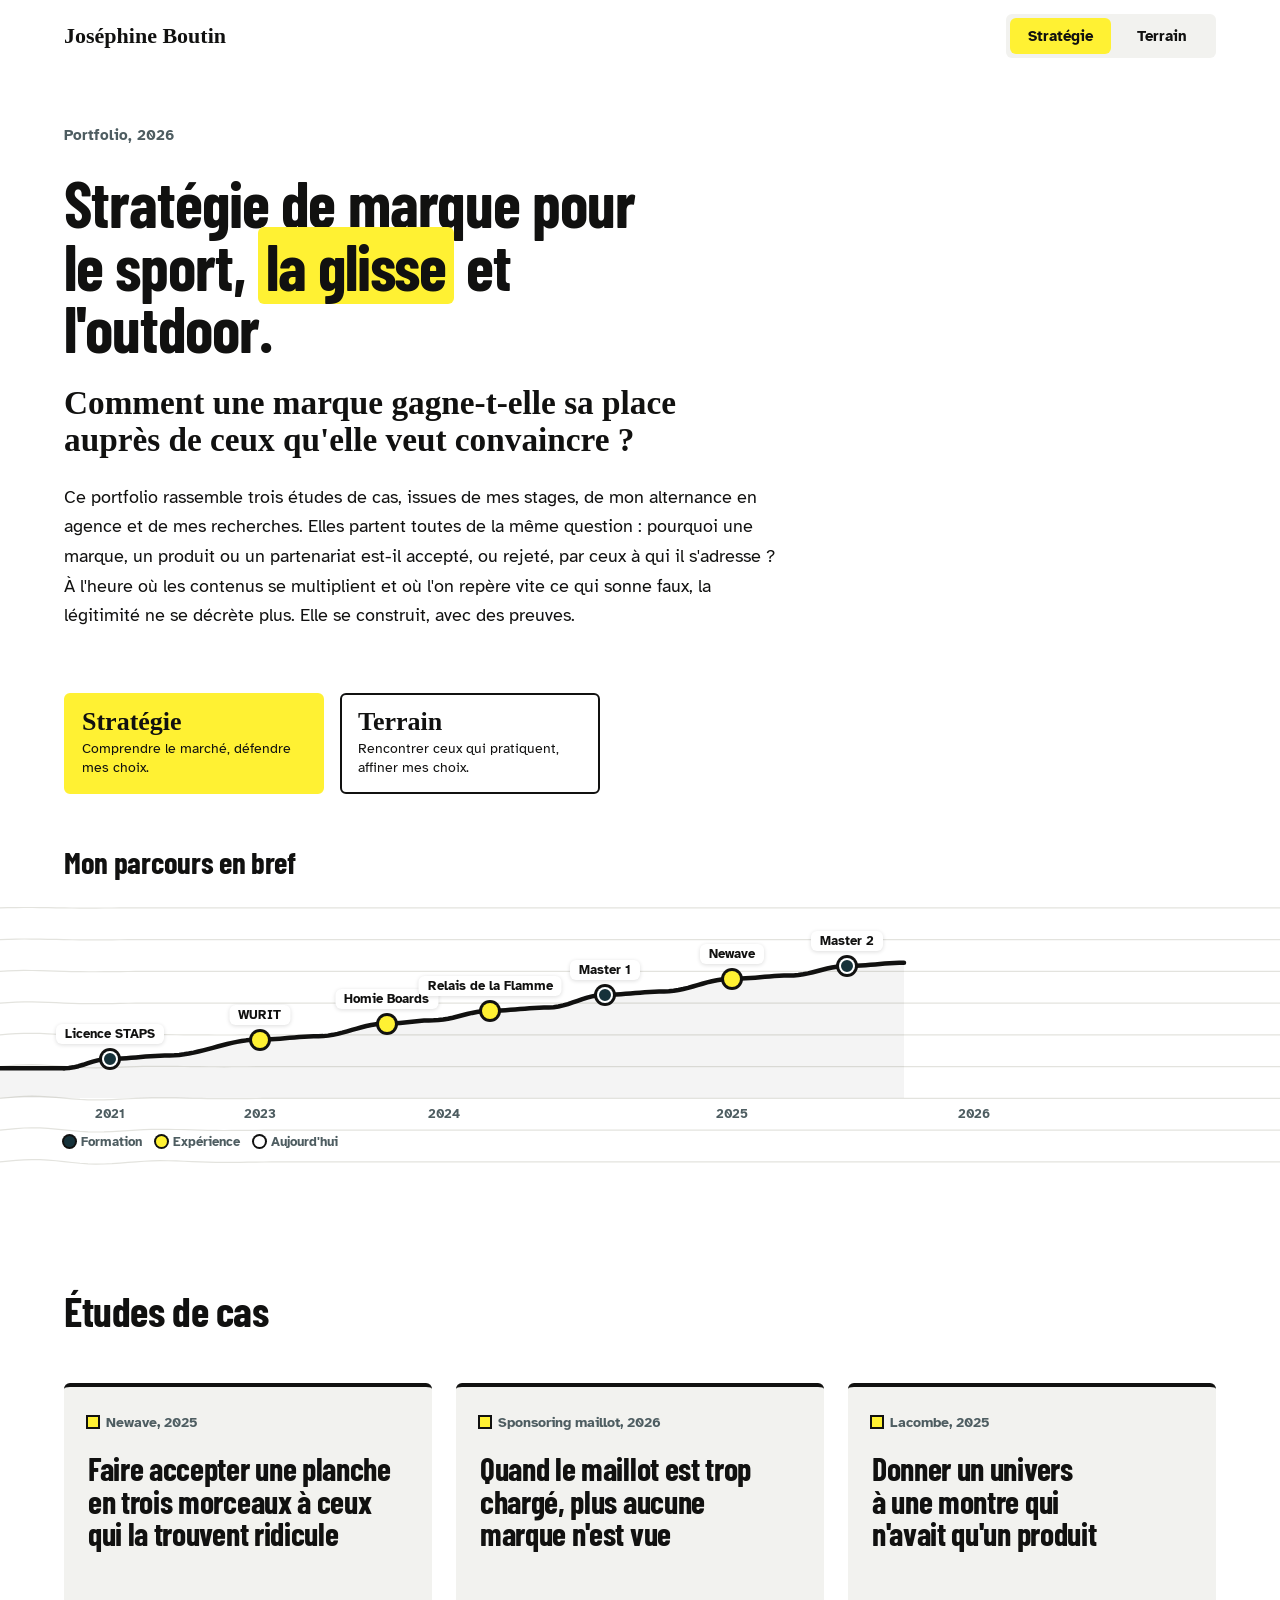
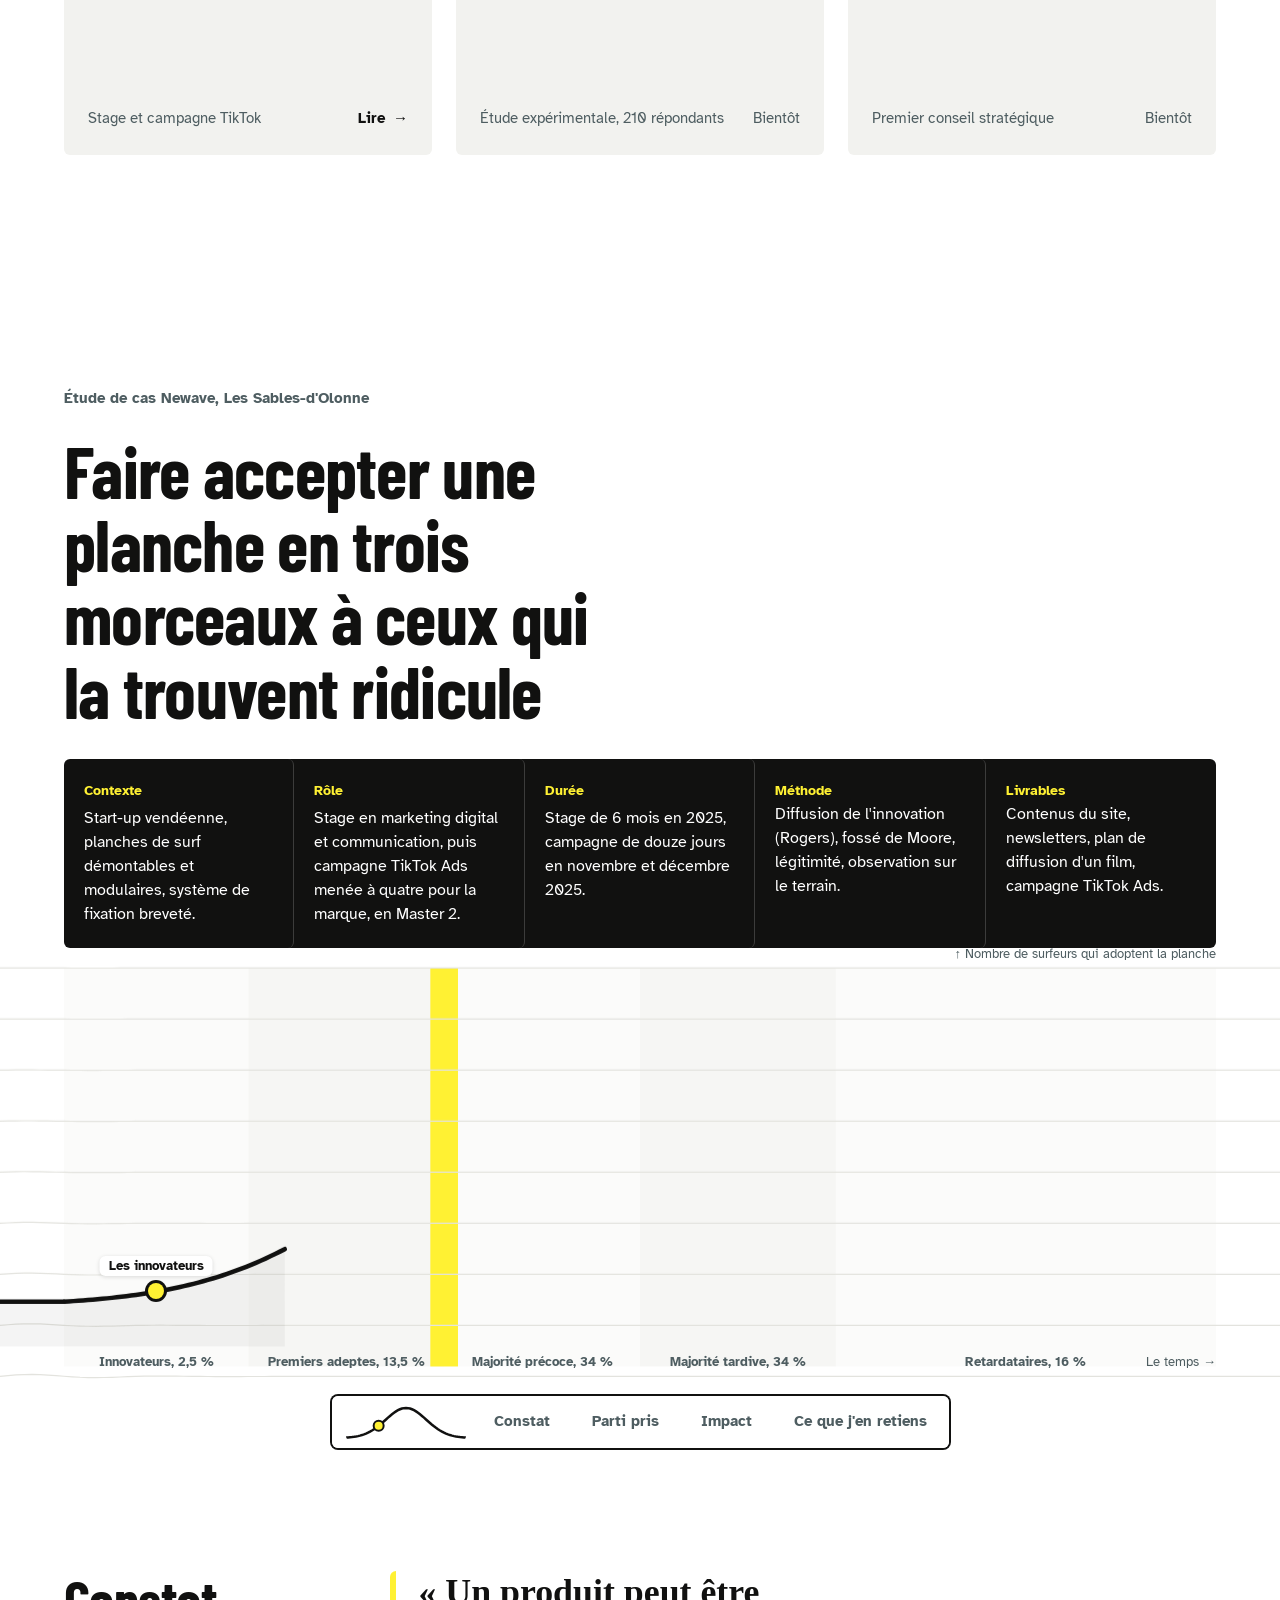
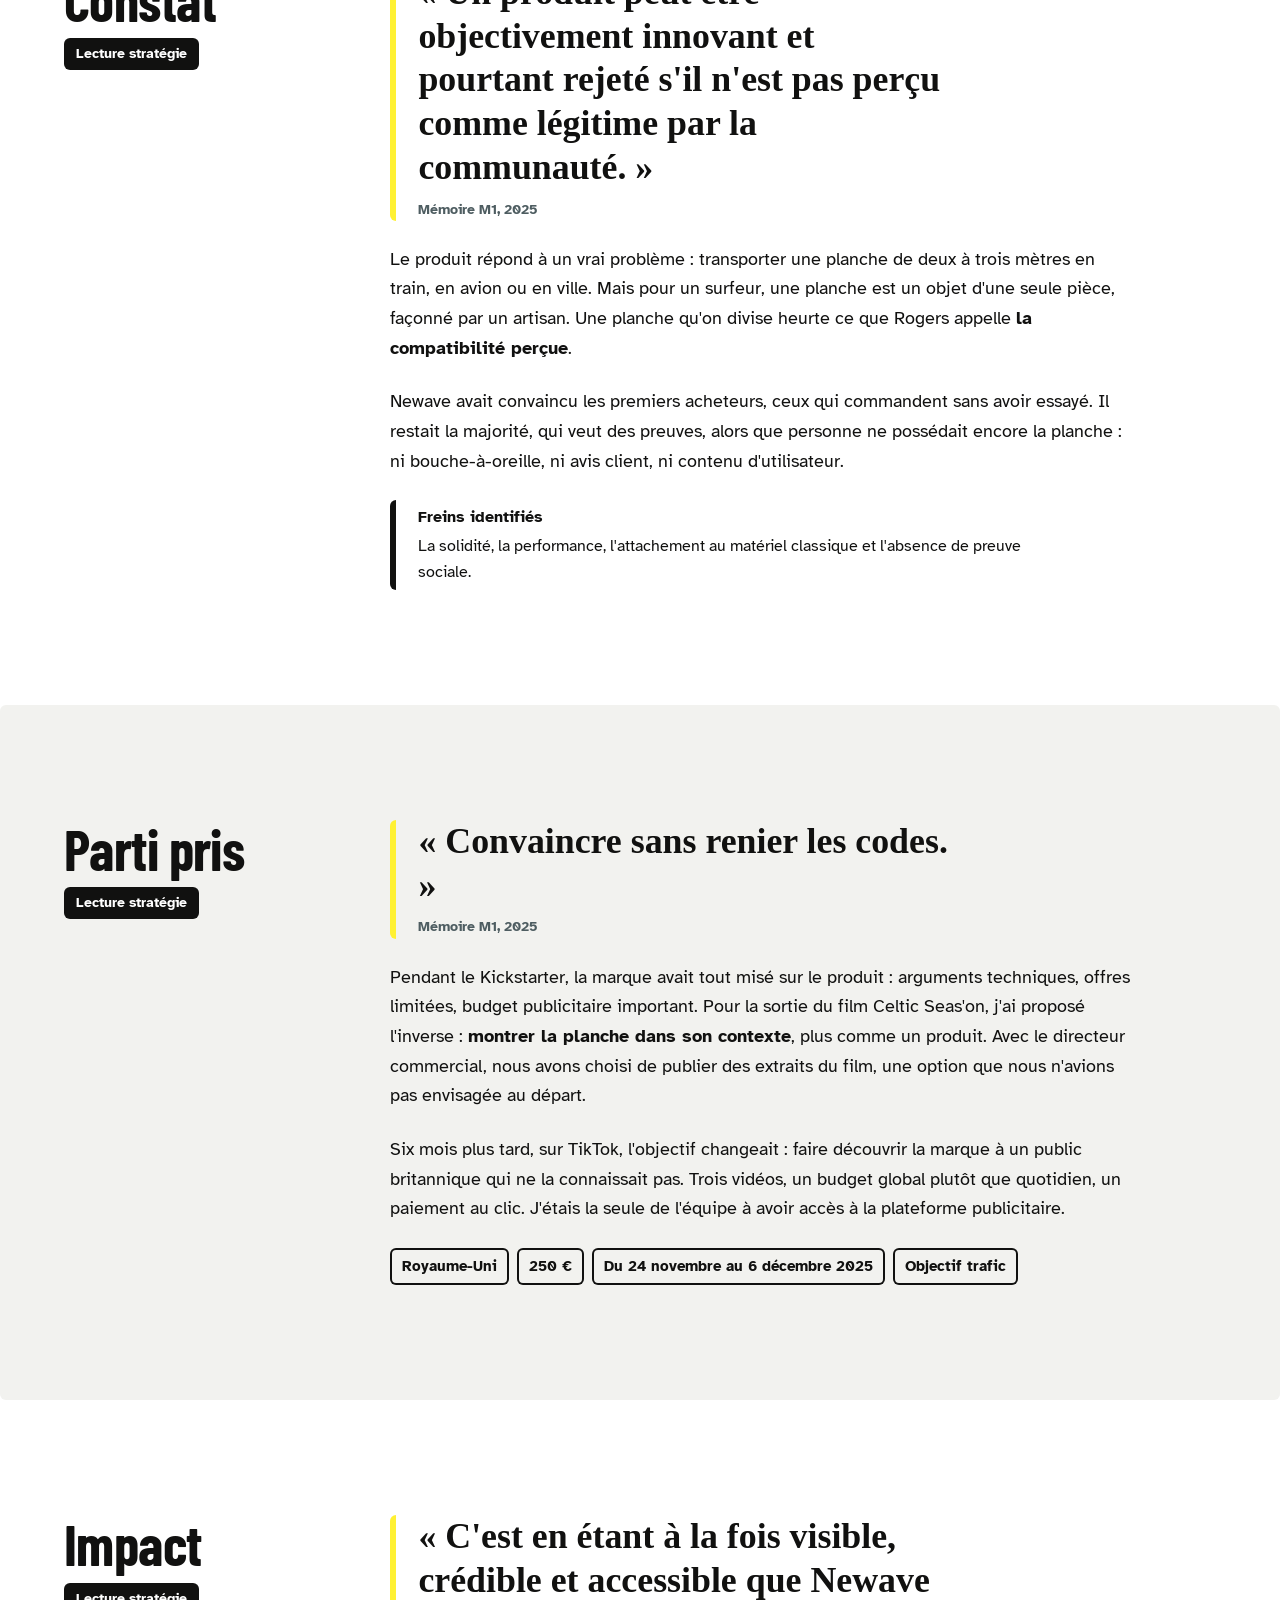
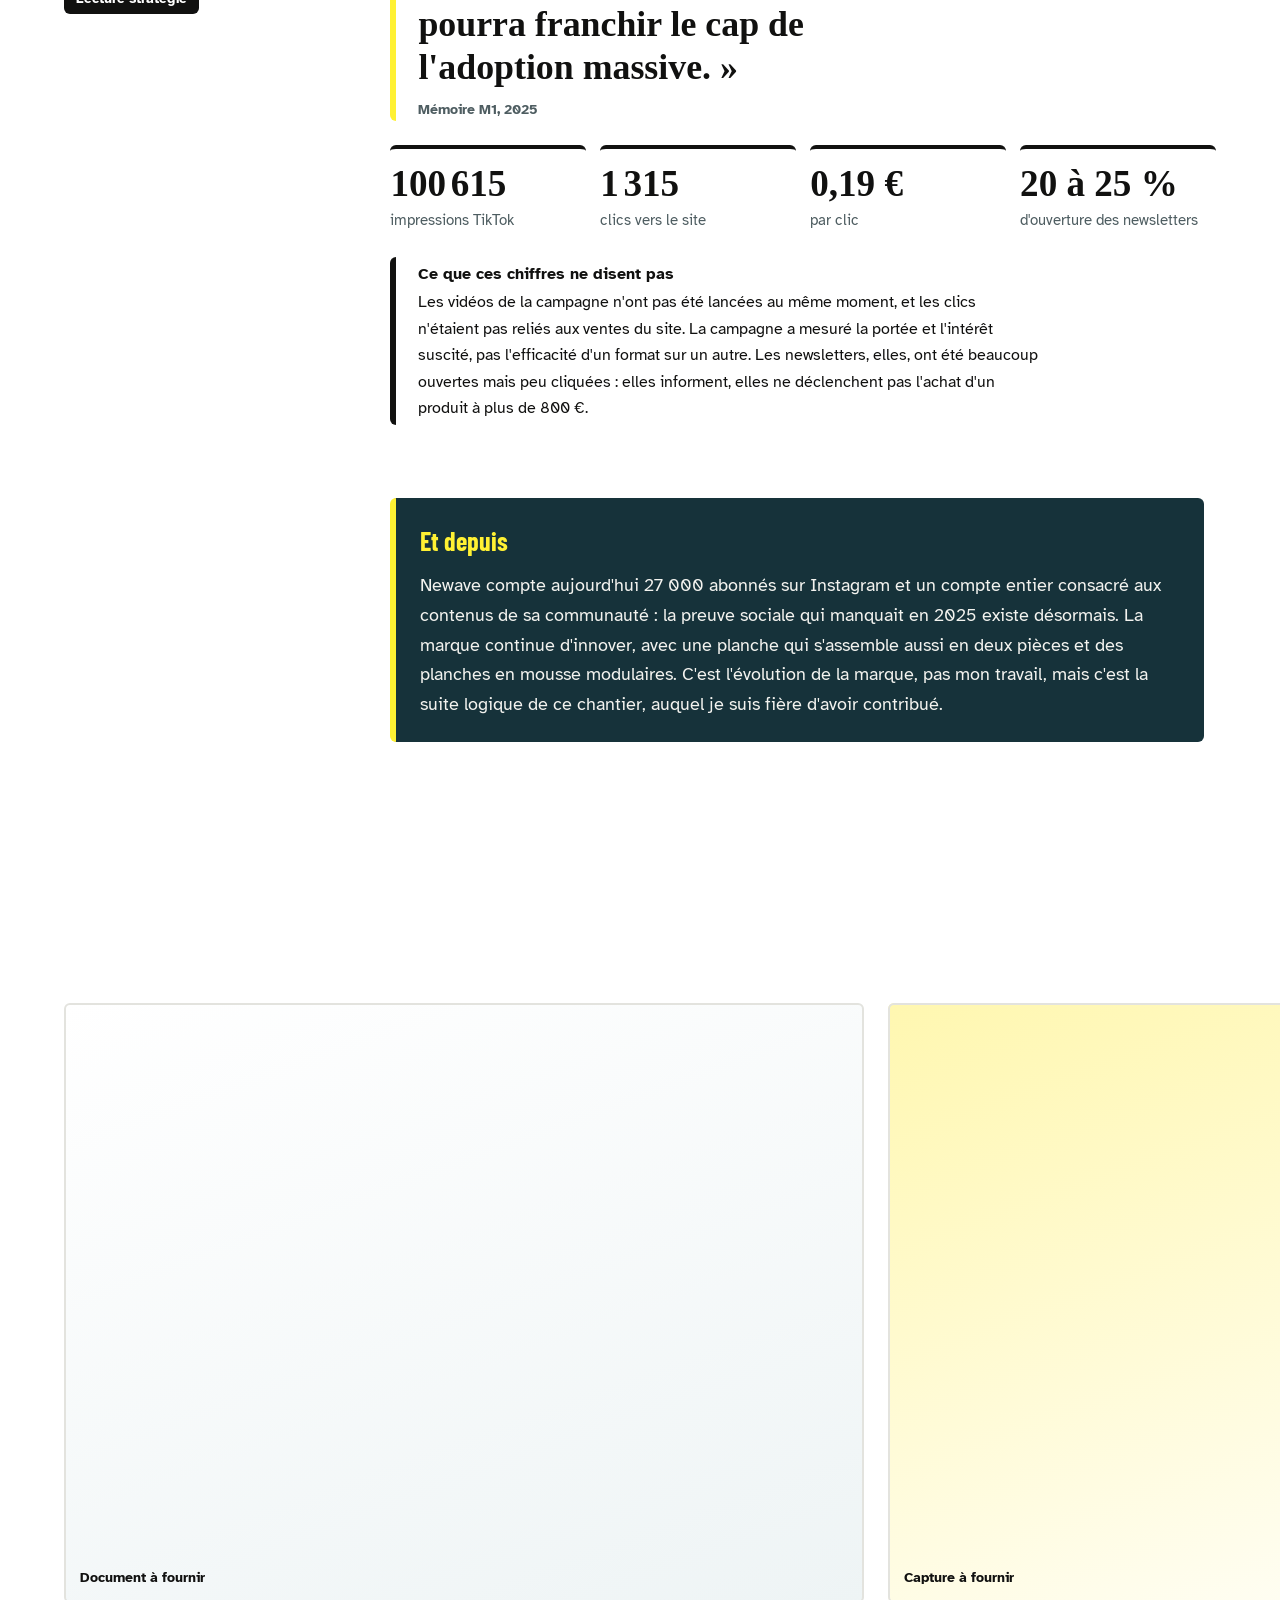
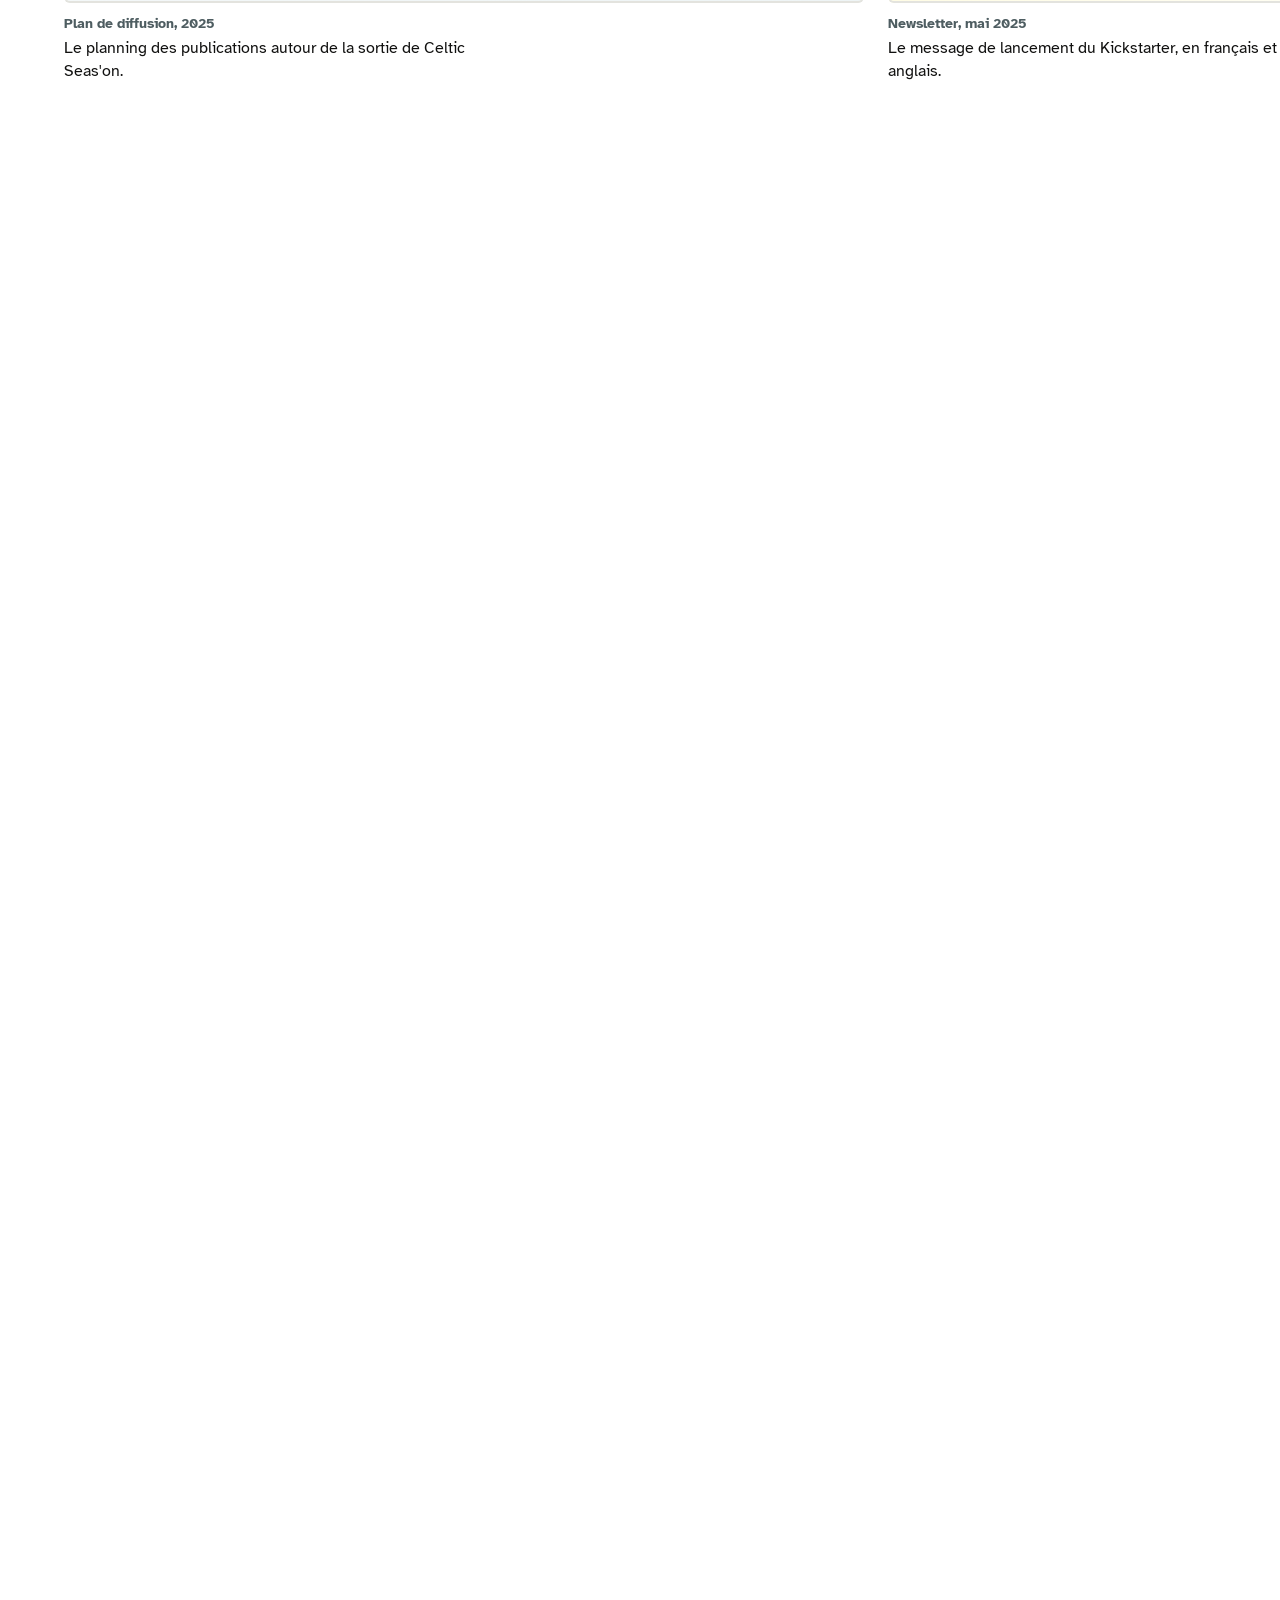
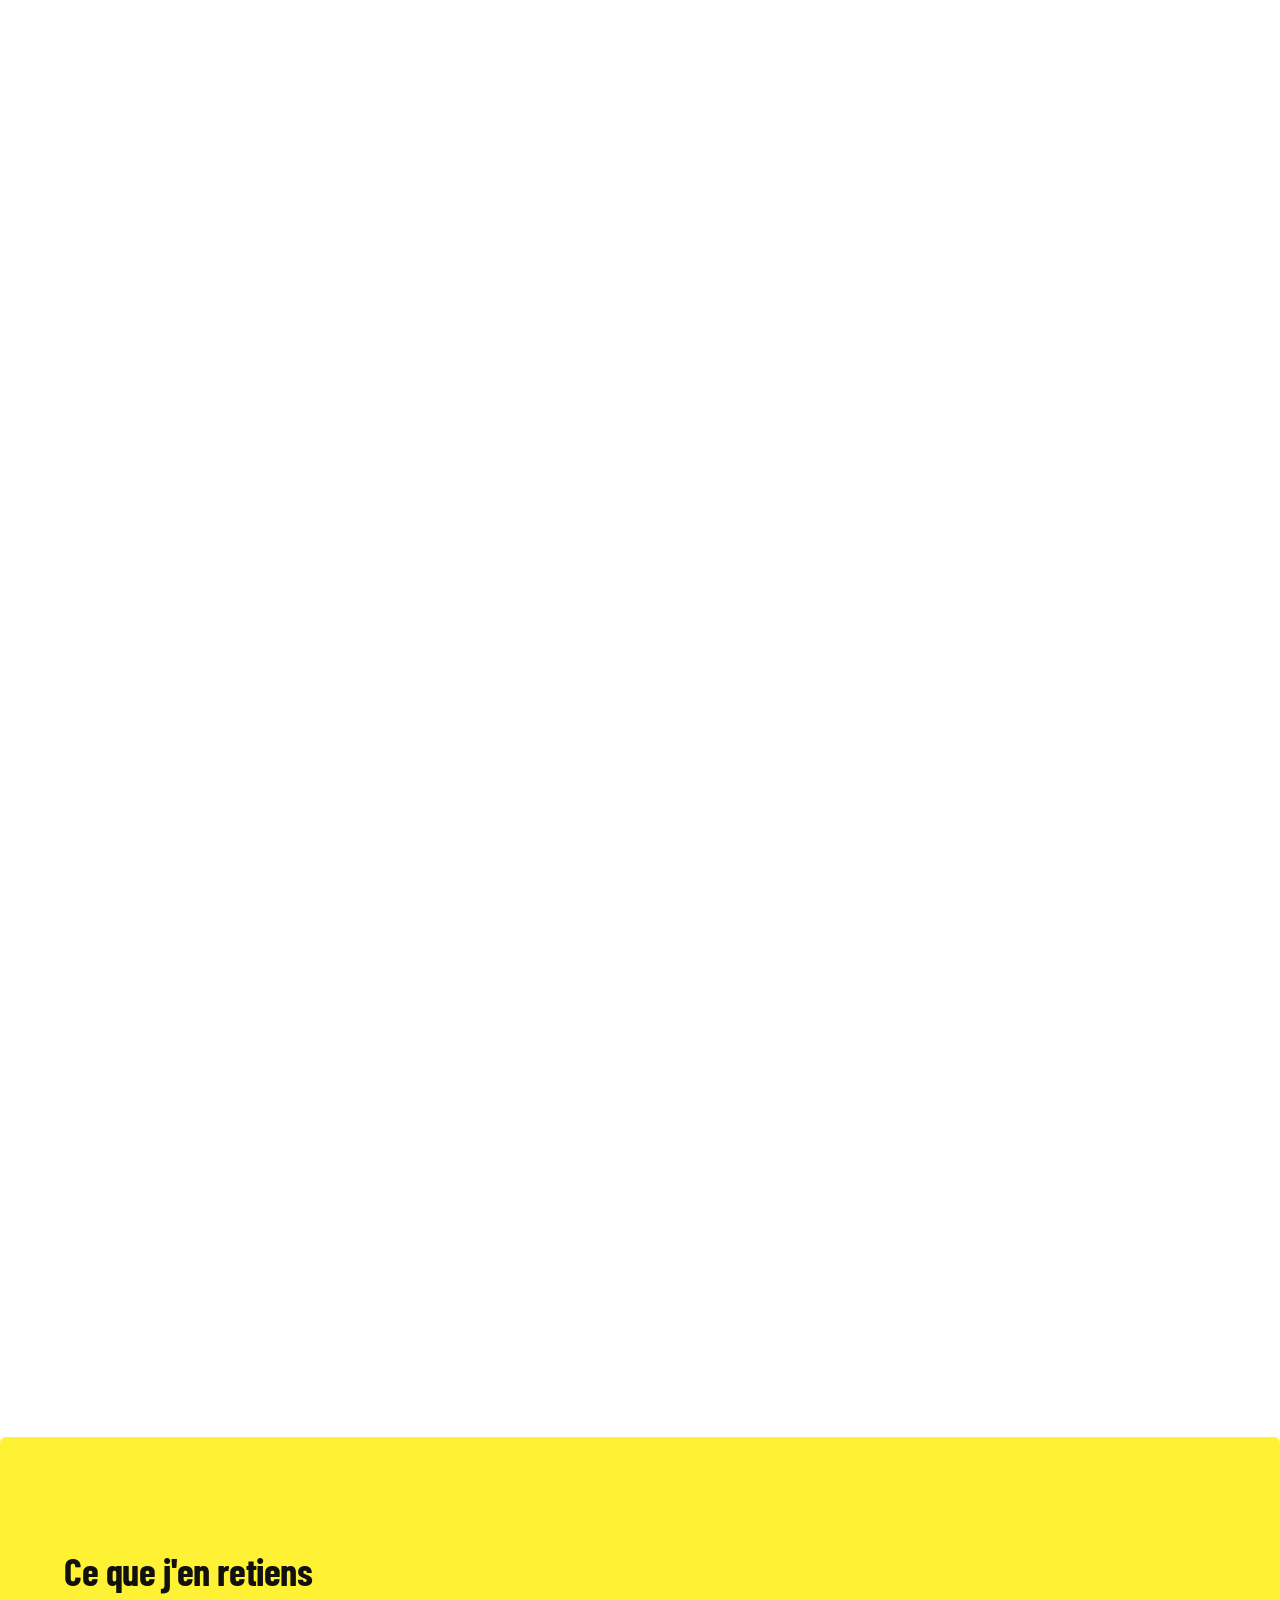
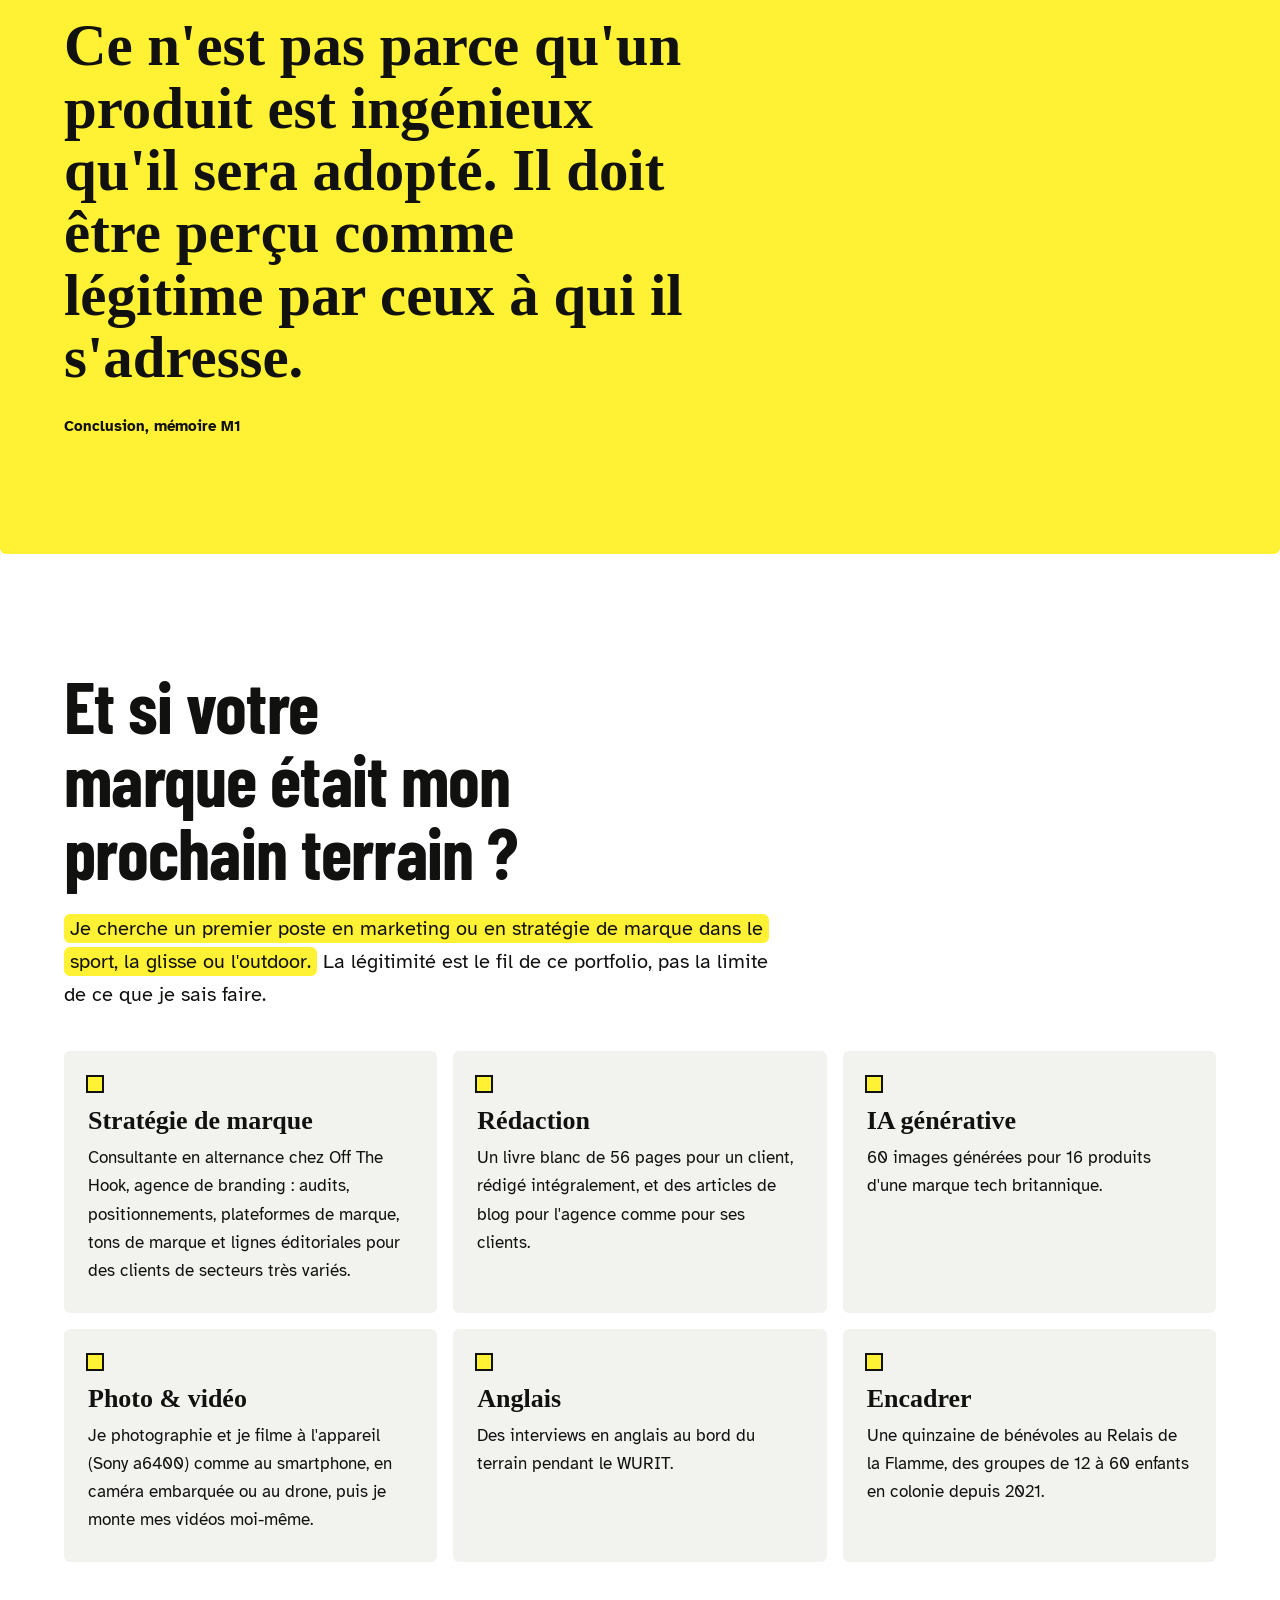
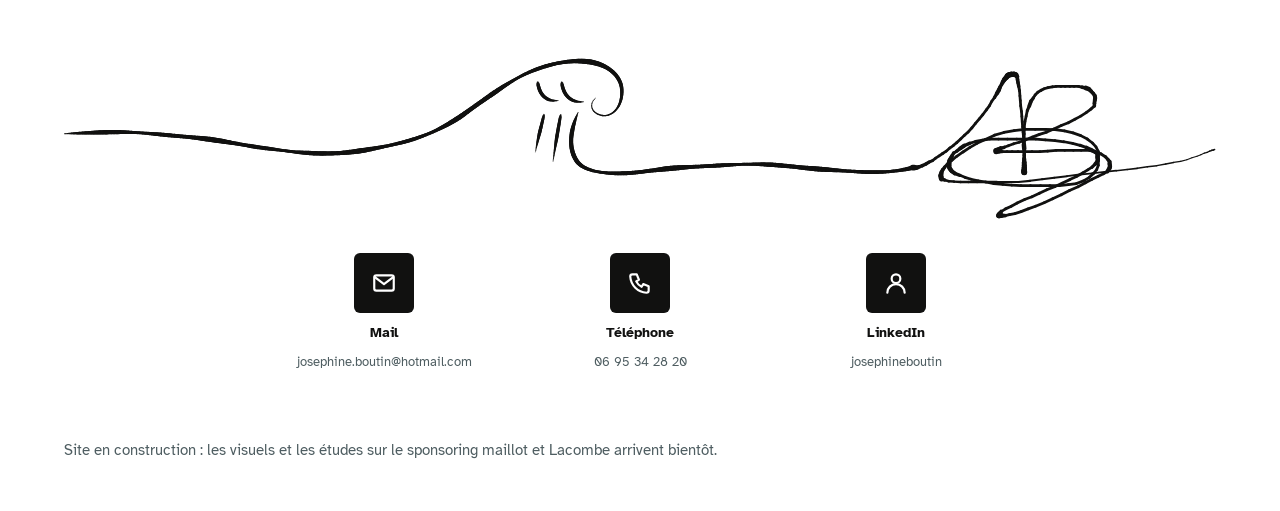
==== index.html @ 806449b0 "Première mise en ligne" ====
<!doctype html>
<html lang="fr" class="pro">
<head>
<meta charset="utf-8">
<meta name="viewport" content="width=device-width, initial-scale=1, viewport-fit=cover">
<meta name="robots" content="noindex, nofollow">
<meta name="description" content="Portfolio de Joséphine Boutin, stratégie de marque pour le sport, la glisse et l'outdoor.">
<title>Joséphine Boutin, portfolio</title>
<link rel="stylesheet" href="https://api.fontshare.com/v2/css?f[]=zodiak@1&display=swap">
<link rel="preconnect" href="https://fonts.googleapis.com">
<link rel="preconnect" href="https://fonts.gstatic.com" crossorigin>
<link rel="stylesheet" href="https://fonts.googleapis.com/css2?family=Barlow+Condensed:wght@500;600;700&family=Atkinson+Hyperlegible:ital,wght@0,400;0,700;1,400&display=swap">
<style>

/* Layout : ouverture plein écran avec la courbe en fond et le choix de lecture, cartes des études, étude de cas en chapitres avec une barre de chapitres collante, bande de visuels horizontale, bande jaune, conclusion en preuves décalées, signature et contacts. */
@property --bg { syntax: "<color>"; inherits: true; initial-value: #FFFFFF; }
@property --fg { syntax: "<color>"; inherits: true; initial-value: #111110; }
@property --soft { syntax: "<color>"; inherits: true; initial-value: #4E5D61; }
@property --surface { syntax: "<color>"; inherits: true; initial-value: #EEF4F5; }
@property --ink { syntax: "<color>"; inherits: true; initial-value: #111110; }
@property --field { syntax: "<color>"; inherits: true; initial-value: #DCE8EA; }
@property --zw { syntax: "<number>"; inherits: true; initial-value: 340; }
@property --zls { syntax: "<length-percentage>"; inherits: true; initial-value: 0em; }

:root {
  /* Palette validée */
  --jaune: #FFF133;
  --jaune-pale: #FFF7B0;
  --encre: #111110;
  --galet: #F3F3EF;
  --ocean: #16323A;
  --ocean-profond: #0C1E24;
  --gris-clair: #B4B3AA;
  /* Rôles, lecture Stratégie */
  --bg: #FFFFFF;
  --fg: #111110;
  --soft: #4E5D61;
  --surface: #EEF4F5;
  --ink: #111110;
  --field: #DCE8EA;
  --zw: 340;
  --curvefill: #FFF7B0;
  --zls: 0em;
  /* Polices validées */
  --f-sig: "Zodiak-Variable", "Zodiak", Georgia, "Times New Roman", serif;
  --f-titre: "Barlow Condensed", "Arial Narrow", sans-serif;
  --f-texte: "Atkinson Hyperlegible", "Helvetica Neue", Arial, sans-serif;
  --ease: cubic-bezier(.65, 0, .25, 1);
  --t: 700ms;
  color-scheme: light;
  transition: --bg var(--t) var(--ease), --fg var(--t) var(--ease), --soft var(--t) var(--ease),
              --surface var(--t) var(--ease), --ink var(--t) var(--ease), --field var(--t) var(--ease),
              --zw 1100ms var(--ease), --zls 1100ms var(--ease);
}
:root[data-lecture="terrain"] {
  --bg: #0C1E24;
  --fg: #F3F3EF;
  --soft: #A3B6BA;
  --surface: #13303A;
  --field: #275868;
  --ink: #FFF133;
  --zw: 900;
  --zls: -0.025em;
  color-scheme: dark;
}
:root.instant, :root.instant *, :root.instant *::before, :root.instant *::after { transition: none !important; }
@media (prefers-reduced-motion: reduce) {
  :root { transition: none; }
  *, *::before, *::after { transition-duration: 0ms !important; animation: none !important; }
}
html { scroll-behavior: smooth; }
@media (prefers-reduced-motion: reduce) { html { scroll-behavior: auto; } }
body { margin: 0; overflow-x: clip; background: var(--bg); color: var(--fg); font-family: var(--f-texte); font-size: 18px; line-height: 1.65; -webkit-font-smoothing: antialiased; }
body::before { content: ""; position: fixed; inset: 0 0 auto; height: env(safe-area-inset-top, 0px); z-index: 30; background: var(--bg); }
/* Grille : une seule colonne de contenu de 1240 px au plus, des marges latérales qui grandissent avec l'écran, et une échelle d'espacements unique */
:root { --gut: clamp(20px, 5vw, 72px); --maxw: 1240px; --edge: max(var(--gut), (100vw - var(--maxw)) / 2); --s-section: clamp(72px, 9vw, 128px); --s-block: clamp(32px, 4vw, 56px); --s-gap: 24px; }
.wrap { max-width: calc(var(--maxw) + 2 * var(--gut)); box-sizing: border-box; margin-inline: auto; padding-left: max(var(--gut), env(safe-area-inset-left, 0px)); padding-right: max(var(--gut), env(safe-area-inset-right, 0px)); }
p, blockquote, figure { margin: 0; }
h1, h2, h3, h4 { margin: 0; text-wrap: balance; }
a { color: inherit; }
:focus-visible { outline: 3px solid var(--ocean); outline-offset: 3px; border-radius: 4px; }
:root[data-lecture="terrain"] :focus-visible { outline-color: var(--jaune); }

.titre { font-family: var(--f-titre); font-weight: 700; line-height: 1.02; }
.disp { font-family: var(--f-sig); font-weight: var(--zw); letter-spacing: var(--zls); line-height: .96; text-wrap: balance; }
.lbl { font-size: 15px; font-weight: 700; color: var(--soft); }
.hl { background: linear-gradient(transparent 58%, var(--jaune) 58%); padding-inline: 2px; -webkit-box-decoration-break: clone; box-decoration-break: clone; }
.hl-lead { background: var(--jaune); color: var(--encre); padding: 1px 6px; border-radius: 4px; }
:root[data-lecture="terrain"] .hl.hl-lead { background: var(--jaune); color: var(--encre); }
:root[data-lecture="terrain"] .hl { background: none; color: var(--jaune); }
.check { font-size: .8em; font-weight: 700; background: var(--jaune-pale); color: var(--encre); padding: 1px 8px; border-radius: 999px; white-space: nowrap; }

/* Barre */
.bar { position: sticky; top: env(safe-area-inset-top, 0px); z-index: 25; background: color-mix(in srgb, var(--bg) 90%, transparent); backdrop-filter: blur(10px); -webkit-backdrop-filter: blur(10px); }
.bar .wrap { display: flex; align-items: center; justify-content: space-between; gap: 16px; padding-block: 14px; min-height: 40px; }
.brand { font-family: var(--f-sig); font-weight: 800; font-size: 22px; text-decoration: none; white-space: nowrap; }
.progress { position: absolute; left: 0; bottom: 0; height: 3px; width: 100%; background: var(--ocean); transform-origin: 0 50%; transform: scaleX(0); }
:root[data-lecture="terrain"] .progress { background: var(--jaune); }
.toggle { position: relative; display: grid; grid-template-columns: 1fr 1fr; background: var(--surface); border-radius: 999px; padding: 4px; flex-shrink: 0; transition: opacity 400ms var(--ease), transform 400ms var(--ease); }
.toggle.away { opacity: 0; transform: translateY(-8px); pointer-events: none; }
.toggle button { position: relative; z-index: 1; appearance: none; border: 0; background: none; font-family: var(--f-texte); font-weight: 700; font-size: 15px; color: var(--fg); padding: 9px 18px; border-radius: 999px; cursor: pointer; transition: color var(--t) var(--ease); }
.toggle button[aria-pressed="true"] { color: var(--encre); }
.toggle .knob { position: absolute; z-index: 0; top: 4px; bottom: 4px; left: 4px; width: calc(50% - 4px); border-radius: 999px; background: var(--jaune); transition: transform var(--t) var(--ease); }
:root[data-lecture="terrain"] .toggle .knob { transform: translateX(100%); }
@media (max-width: 420px) { .toggle button { padding: 8px 12px; font-size: 14px; } .brand { font-size: 17px; } }

/* Diptyque */
.duo { display: grid; }
.duo > .v, .tracks > .v { grid-area: 1 / 1; min-width: 0; transition: opacity 520ms var(--ease), transform 620ms var(--ease), filter 520ms var(--ease), visibility 0s linear 0s; }
:root:not([data-lecture="terrain"]) .duo > .v[data-v="terrain"],
:root[data-lecture="terrain"] .duo > .v[data-v="strategie"],
:root:not([data-lecture="terrain"]) .tracks > .v[data-v="terrain"],
:root[data-lecture="terrain"] .tracks > .v[data-v="strategie"] {
  opacity: 0; transform: translateY(14px); filter: blur(4px); visibility: hidden; pointer-events: none;
  transition: opacity 360ms var(--ease), transform 360ms var(--ease), filter 360ms var(--ease), visibility 0s linear 360ms;
}

/* Scènes avec courbe en fond */
.stage { position: relative; overflow: hidden; }
.curve { position: absolute; inset: 0; }
.curve canvas { position: absolute; inset: 0; width: 100%; height: 100%; display: block; }
.stage > .wrap { position: relative; z-index: 1; pointer-events: none; }
.stage > .wrap a, .stage > .wrap button { pointer-events: auto; }
.pin { position: absolute; z-index: 3; width: 30px; height: 30px; margin: -15px 0 0 -15px; border: 0; padding: 0; background: none; cursor: pointer; opacity: 0; transform: scale(.4); transition: opacity 400ms var(--ease), transform 500ms var(--ease); }
.pin.on { opacity: 1; transform: none; }
@keyframes pulse { 0%, 100% { transform: scale(1); opacity: .6; } 50% { transform: scale(1.25); opacity: .25; } }
.pin::after { content: ""; position: absolute; inset: 2px; border-radius: 50%; border: 2px solid var(--jaune); animation: pulse 2.6s var(--ease) infinite; }
.pin::before { content: ""; position: absolute; inset: 7px; border-radius: 50%; background: var(--jaune); box-shadow: 0 0 0 3px var(--encre); transition: transform 250ms var(--ease); }
.pin.formation::before { background: var(--ocean); box-shadow: 0 0 0 3px var(--encre), inset 0 0 0 2px #FFFFFF; }
.pin.formation::after { border-color: var(--ocean); }
.pin.suite::before { background: #FFFFFF; box-shadow: 0 0 0 3px var(--encre); }
.pin:hover::before, .pin:focus-visible::before, .pin[aria-expanded="true"]::before { transform: scale(1.35); }
:root[data-lecture="terrain"] .pin, :root[data-lecture="terrain"] .pin.on { opacity: 0; pointer-events: none; }
.pin-label { position: absolute; left: 50%; bottom: 30px; transform: translateX(-50%); white-space: nowrap; font-family: var(--f-texte); font-weight: 700; font-size: 13px; color: var(--encre); background: #FFFFFF; padding: 2px 9px; border-radius: 999px; box-shadow: 0 1px 4px rgba(17,17,16,.14); pointer-events: none; }
.pin.below .pin-label { bottom: auto; top: 30px; }
@media (max-width: 760px) { .pin-label { display: none; } }
.tip { position: absolute; z-index: 6; pointer-events: none; width: min(340px, 80vw); background: var(--encre); color: var(--galet); border-radius: 12px; padding: 14px 16px; font-size: 15px; line-height: 1.5; box-shadow: 0 10px 30px rgba(17,17,16,.2); }
.tip strong { display: block; font-family: var(--f-titre); font-size: 22px; line-height: 1.1; color: var(--jaune); margin-bottom: 4px; }
.tip .when { display: block; font-weight: 700; color: var(--gris-clair); font-size: 13px; margin-bottom: 2px; }
.tick, .axis { position: absolute; z-index: 2; font-size: 13px; font-weight: 700; color: var(--soft); white-space: nowrap; pointer-events: none; transition: opacity 400ms var(--ease); }
.tick { transform: translateX(-50%); }
.axis { font-weight: 400; }
.curve-title { position: absolute; z-index: 2; margin: 0; font-size: clamp(24px, 2.4vw, 32px); color: var(--fg); pointer-events: none; }
.legend-pins { position: absolute; z-index: 2; left: var(--edge); display: flex; gap: 14px; font-size: 13px; font-weight: 700; color: var(--soft); pointer-events: none; transition: opacity 400ms var(--ease); }
.legend-pins i { display: inline-block; width: 11px; height: 11px; border-radius: 50%; margin-right: 6px; vertical-align: -1px; box-shadow: 0 0 0 2px var(--encre); }
@media (max-width: 760px) { .curve[data-curve="newave"] .tick { display: none; } }
:root[data-lecture="terrain"] .tick, :root[data-lecture="terrain"] .axis, :root[data-lecture="terrain"] .legend-pins { opacity: 0; }

/* Ouverture */
.hero .stage-text { padding-block: var(--s-block) 0; display: grid; gap: var(--s-gap); }
.hero .who { font-size: clamp(52px, 8vw, 112px); line-height: .9; }
.hero h1 { font-size: clamp(28px, 3.4vw, 46px); line-height: 1.12; max-width: 30em; }
.hero .intro { font-size: 18px; max-width: 60ch; }
.chooser { display: grid; grid-template-columns: repeat(2, minmax(0, 260px)); gap: 16px; margin-top: 8px; }
@media (max-width: 560px) { .chooser { grid-template-columns: 1fr 1fr; } }
.choice { appearance: none; text-align: left; border: 2px solid var(--fg); background: var(--bg); color: var(--fg); border-radius: 16px; padding: 14px 16px; cursor: pointer; display: grid; gap: 4px; font-family: var(--f-texte); transition: background var(--t) var(--ease), color var(--t) var(--ease), transform 250ms var(--ease), border-color var(--t) var(--ease); }
.choice:hover { transform: translateY(-3px); }
.choice b { font-family: var(--f-sig); font-weight: 800; font-size: 26px; line-height: 1; }
.choice span { font-size: 14px; line-height: 1.4; }
.choice[aria-pressed="true"] { background: var(--jaune); color: var(--encre); border-color: var(--jaune); }
.hero .stage-foot { height: clamp(280px, 30vw, 380px); }

/* Cartes */
.projects { padding-block: var(--s-section); display: grid; gap: var(--s-block); }
.projects > h2 { font-size: clamp(30px, 3.4vw, 42px); }
.cards { display: grid; grid-template-columns: repeat(3, minmax(0, 1fr)); gap: var(--s-gap); }
@media (max-width: 880px) { .cards { grid-template-columns: 1fr; } }
.card { position: relative; display: grid; grid-template-rows: auto 1fr auto; gap: 18px; min-height: 320px; padding: 24px; text-decoration: none; overflow: hidden; border-radius: 16px; background: var(--surface); isolation: isolate; transition: color 400ms var(--ease), transform 400ms var(--ease); }
.card .ph { position: absolute; inset: 0; z-index: -1; opacity: 0; transform: scale(1.06); transition: opacity 500ms var(--ease), transform 900ms var(--ease); }
.card .ph::after { content: ""; position: absolute; inset: 0; background: linear-gradient(180deg, rgba(17,17,16,.1), rgba(17,17,16,.78)); }
.card h3 { font-size: clamp(26px, 2.6vw, 32px); }
.card .meta { display: flex; justify-content: space-between; gap: 12px; align-items: baseline; font-size: 15px; }
.card .go { font-weight: 700; display: inline-flex; gap: 8px; }
.card .go i { font-style: normal; transition: transform 300ms var(--ease); }
.card .pill { justify-self: start; font-size: 14px; font-weight: 700; padding: 4px 12px; border-radius: 999px; background: var(--jaune); color: var(--encre); }
.card .soon { color: var(--soft); }
.card .ph-label { position: absolute; top: 20px; right: 20px; font-size: 13px; font-weight: 700; color: var(--galet); opacity: 0; transition: opacity 400ms var(--ease); }
@media (hover: hover) {
  .card:hover, .card:focus-visible { color: var(--galet); transform: translateY(-4px); }
  .card:hover .ph, .card:focus-visible .ph { opacity: 1; transform: scale(1); }
  .card:hover .soon, .card:focus-visible .soon { color: var(--gris-clair); }
  .card:hover .go i, .card:focus-visible .go i { transform: translateX(6px); }
  .card:hover .ph-label, .card:focus-visible .ph-label { opacity: .85; }
}
@media (hover: none) { .card { color: var(--galet); } .card .ph { opacity: 1; transform: none; } .card .soon { color: var(--gris-clair); } .card .ph-label { opacity: .85; } }
.ph-a { background: radial-gradient(120% 90% at 75% 110%, #2D6D78 0%, #16323A 50%, #0B1A1F 100%); }
.ph-b { background: radial-gradient(90% 90% at 20% 100%, #4A5A3A 0%, #2A2F26 50%, #161714 100%); }
.ph-c { background: radial-gradient(80% 80% at 70% 30%, #6A5D2C 0%, #332D1A 50%, #171510 100%); }
.ph-d { background: linear-gradient(180deg, #9FC3C9 0%, #3E6E78 45%, #16323A 100%); }
.ph-e { background: radial-gradient(90% 80% at 50% 0%, #FFF133 0%, #C9A92B 35%, #3A3015 100%); }
.doc-a { background: linear-gradient(160deg, #FFFFFF 0%, #EEF4F5 100%); }
.doc-b { background: linear-gradient(160deg, #FFF7B0 0%, #FFFFFF 100%); }
.doc-c { background: linear-gradient(160deg, #DCE8EA 0%, #FFFFFF 100%); }

/* Étude de cas */
.case-stage .stage-text { padding-block: var(--s-section) 0; display: grid; gap: var(--s-gap); }
.case-stage .facts { pointer-events: auto; margin-top: 8px; }
.case-stage h2 { font-size: clamp(40px, 5.6vw, 76px); max-width: 18ch; }
.case-stage .stage-foot { height: clamp(320px, 36vw, 440px); }
.case-head { padding-block: 24px 40px; }
.facts { display: grid; grid-template-columns: repeat(3, minmax(0, 1fr)); gap: var(--s-gap); margin: 0; }
.facts > div { background: color-mix(in srgb, var(--surface) 92%, transparent); border-radius: 14px; padding: 18px 20px; display: grid; gap: 4px; align-content: start; min-width: 0; }
.facts dt { font-size: 14px; font-weight: 700; color: var(--soft); }
.facts dd { margin: 0; font-size: 16px; line-height: 1.5; }
@media (max-width: 760px) { .facts { grid-template-columns: 1fr; } }

/* Barre de chapitres */
.chapbar { position: sticky; top: calc(env(safe-area-inset-top, 0px) + 68px); z-index: 15; }
.chapbar .wrap { display: flex; align-items: center; justify-content: center; gap: 16px; padding-block: 8px; }
.chapbar .inner { display: flex; align-items: center; gap: 14px; background: color-mix(in srgb, var(--bg) 88%, transparent); backdrop-filter: blur(10px); -webkit-backdrop-filter: blur(10px); border-radius: 999px; padding: 6px 8px 6px 14px; box-shadow: 0 4px 18px rgba(17,17,16,.08); max-width: 100%; overflow-x: auto; scrollbar-width: none; }
.chapbar canvas { width: 120px; height: 40px; flex: 0 0 auto; }
.chapbar a { flex: 0 0 auto; text-decoration: none; font-weight: 700; font-size: 15px; padding: 7px 14px; border-radius: 999px; color: var(--soft); transition: background 300ms var(--ease), color 300ms var(--ease); }
.chapbar a b { font-family: var(--f-sig); font-weight: 800; margin-right: 6px; }
.chapbar a.on { background: var(--jaune); color: var(--encre); }
@media (max-width: 640px) { .chapbar canvas { display: none; } .chapbar a { font-size: 14px; padding: 6px 10px; } }

.chap { padding-block: var(--s-section); scroll-margin-top: 110px; }
.chap.alt { background: var(--surface); }
.chap .wrap { display: grid; grid-template-columns: minmax(0, 1fr) minmax(0, 3fr); gap: var(--s-block); }
@media (max-width: 860px) { .chap .wrap { grid-template-columns: 1fr; gap: var(--s-gap); } }
.chap-head { display: grid; gap: 10px; align-content: start; }
.chap-num { font-family: var(--f-sig); font-weight: var(--zw); font-size: clamp(64px, 8vw, 120px); line-height: .8; color: var(--ink); }
.chap-head h3 { font-size: clamp(38px, 4.4vw, 58px); }
.chip { justify-self: start; font-size: 14px; font-weight: 700; padding: 4px 12px; border-radius: 999px; background: var(--surface); }
.chap.alt .chip, .chap.alt .aside, .chap.alt .kpis > div, .chap.alt .spec span { background: var(--bg); }
.v { display: grid; gap: 24px; align-content: start; }
.v p { max-width: 62ch; }
.cite { display: grid; gap: 8px; }
.cite blockquote { font-family: var(--f-sig); font-style: italic; font-weight: 500; font-size: clamp(26px, 2.8vw, 36px); line-height: 1.22; max-width: 30ch; }
.cite.big blockquote { font-weight: 900; font-size: clamp(34px, 4.2vw, 56px); line-height: 1; color: var(--ink); }
.cite cite { max-width: 62ch; }
.heard { display: grid; gap: 10px; justify-items: start; }
.heard q { quotes: "« " " »"; font-family: var(--f-sig); font-style: italic; font-weight: 500; font-size: clamp(18px, 1.6vw, 21px); line-height: 1.35; background: var(--surface); padding: 10px 16px; border-radius: 16px 16px 16px 4px; max-width: 46ch; }
.heard q:nth-of-type(2) { margin-left: clamp(16px, 4vw, 48px); }
.chap.alt .heard q { background: var(--bg); }
.kpis.three { grid-template-columns: repeat(3, minmax(0, 1fr)); }
@media (max-width: 760px) { .kpis.three { grid-template-columns: 1fr; } }
.cite cite { font-style: normal; font-size: 14px; font-weight: 700; color: var(--soft); }
.aside { background: var(--surface); border-radius: 14px; padding: 18px 20px; font-size: 16px; max-width: 62ch; }
.aside b { display: block; margin-bottom: 2px; }
.spec { display: flex; flex-wrap: wrap; gap: 8px; }
.spec span { font-size: 15px; font-weight: 700; padding: 6px 12px; border-radius: 999px; background: var(--surface); }
.kpis { display: grid; grid-template-columns: repeat(4, minmax(0, 1fr)); gap: 14px; }
.kpis > div { background: var(--surface); border-radius: 14px; padding: 18px 18px 16px; display: grid; gap: 6px; min-width: 0; }
.kpis b { font-family: var(--f-sig); font-weight: 800; white-space: nowrap; font-size: clamp(26px, 2.9vw, 40px); line-height: 1; font-variant-numeric: tabular-nums; }
.kpis span { font-size: 15px; color: var(--soft); }
@media (max-width: 760px) { .kpis { grid-template-columns: repeat(2, minmax(0, 1fr)); } }
.since { margin-top: 0; background: var(--ocean); color: var(--galet); border-radius: 16px; padding: 22px 24px; display: grid; gap: 8px; max-width: 760px; }
.since h4 { font-family: var(--f-titre); font-size: 26px; color: var(--jaune); }

/* Bande horizontale */
.tracks > .v, :root .tracks > .v[data-v] { transition: opacity 520ms var(--ease), filter 520ms var(--ease), visibility 0s linear 0s !important; }
:root:not([data-lecture="terrain"]) .tracks > .v[data-v="terrain"], :root[data-lecture="terrain"] .tracks > .v[data-v="strategie"] { transition: opacity 360ms var(--ease), filter 360ms var(--ease), visibility 0s linear 360ms !important; }
.band { position: relative; }
.band .sticky { position: sticky; top: 0; height: 100vh; box-sizing: border-box; padding-top: 72px; overflow: hidden; display: grid; grid-template-columns: minmax(0, 1fr); align-content: center; gap: 24px; }
.band-head { display: flex; justify-content: space-between; align-items: end; gap: 16px; flex-wrap: wrap; padding-top: 70px; }
.band-head h3 { font-size: clamp(40px, 4.6vw, 62px); }
.tracks { display: grid; }
.tracks > .v { grid-area: 1 / 1; }
.track-h { display: flex; gap: var(--s-gap); padding-left: var(--edge); padding-right: var(--edge); will-change: transform; width: max-content; }
.shot { flex: 0 0 min(78vw, calc((100vh - 300px) * 4 / 3)); display: grid; gap: 12px; align-content: start; }
@media (max-width: 640px) { .track-h .shot { flex-basis: min(80vw, calc((100vh - 320px) * 4 / 5)); } .track-h .shot .img { aspect-ratio: 4 / 5; } }
.shot .img { aspect-ratio: 4 / 3; max-width: 100%; border-radius: 16px; position: relative; overflow: hidden; }
.shot .img span { position: absolute; left: 16px; bottom: 14px; font-size: 14px; font-weight: 700; color: var(--galet); }
.shot .img.doc { box-shadow: inset 0 0 0 2px var(--field); }
.shot .img.doc span { color: var(--encre); }
.shot figcaption { font-size: 16px; line-height: 1.45; max-width: 44ch; display: grid; gap: 4px; }
.shot figcaption b { display: block; font-size: 14px; line-height: 1.3; color: var(--soft); }
.band.static .sticky { position: static; height: auto; padding-block: var(--s-section); }
.band.static .track-h { overflow-x: auto; width: auto; scroll-snap-type: x mandatory; padding-bottom: 12px; }
.band.static .shot { scroll-snap-align: start; }

/* Bande jaune et autocritique */
.yellow { background: var(--jaune); color: var(--encre); }
.yellow .wrap { padding-block: var(--s-section); display: grid; gap: var(--s-gap); }
.yellow .retiens { font-size: clamp(28px, 3vw, 40px); }
.yellow .lesson { font-family: var(--f-sig); font-weight: 800; font-size: clamp(30px, 4.6vw, 60px); line-height: 1.06; max-width: 22ch; }
.yellow .lbl, .yellow cite { color: var(--encre); }
.yellow cite { font-style: normal; font-weight: 700; font-size: 15px; }
.redo { padding-block: 80px; }
.redo .box { background: var(--surface); border-radius: 20px; padding: clamp(22px, 3vw, 40px); display: grid; gap: 22px; }
.redo h3 { font-size: clamp(30px, 3.4vw, 42px); }
.redo ol { margin: 0; padding: 0; list-style: none; display: grid; grid-template-columns: repeat(3, minmax(0, 1fr)); gap: 20px; counter-reset: r; }
.redo li { counter-increment: r; display: grid; gap: 8px; align-content: start; }
.redo li::before { content: counter(r); font-family: var(--f-sig); font-weight: 800; font-size: 44px; line-height: 1; color: var(--ink); }
.redo li b { font-family: var(--f-titre); font-size: 22px; line-height: 1.1; }
@media (max-width: 860px) { .redo ol { grid-template-columns: 1fr; } }

/* Conclusion */
.end { padding-block: var(--s-section) 24px; display: grid; grid-template-columns: minmax(0, 1fr); gap: var(--s-gap); }
.end h2 { font-size: clamp(40px, 5.6vw, 76px); max-width: 16ch; }
.end .lead { font-size: 20px; max-width: 56ch; }
.proofs { display: grid; grid-template-columns: minmax(0, 1fr); gap: var(--s-gap); margin-top: 16px; }
@media (max-width: 640px) { .proofs { gap: 16px; } .proof { width: 100%; box-sizing: border-box; } .proofs .proof.pending { transform: translateX(-32px); } .proofs .proof:nth-child(even).pending { transform: translateX(32px); } }
.proof { width: min(560px, 100%); box-sizing: border-box; background: var(--surface); border-radius: 18px; padding: 20px 24px; display: grid; gap: 6px; transition: opacity 800ms var(--ease), transform 900ms var(--ease); }
.proof:nth-child(even) { justify-self: end; }
.proof b { font-family: var(--f-sig); font-weight: 800; font-size: 26px; line-height: 1.05; }
.proof p { font-size: 17px; }
.proof.pending { opacity: .001; transform: translateX(-90px); }
.proof:nth-child(even).pending { transform: translateX(90px); }
.sign { width: 100%; aspect-ratio: 1500 / 250; max-width: 100%; display: block; margin-top: var(--s-block); }
.contact { display: grid; grid-template-columns: repeat(3, minmax(0, 240px)); justify-content: center; gap: 16px; padding-bottom: 24px; }
@media (max-width: 560px) { .contact { grid-template-columns: repeat(3, minmax(0, 1fr)); gap: 8px; } .contact small { font-size: 11px; overflow-wrap: anywhere; text-align: center; } }
.contact a, .contact a:hover, .contact a:visited { text-decoration: none !important; }
.contact a { display: grid; justify-items: center; gap: 8px; text-align: center; text-decoration: none; font-size: 14px; font-weight: 700; min-width: 0; }
.contact a span.ic { width: 60px; height: 60px; border-radius: 50%; display: grid; place-items: center; background: var(--jaune); color: var(--encre); transition: transform 300ms var(--ease); }
.contact a:hover span.ic { transform: translateY(-4px) rotate(-6deg); }
.contact svg { width: 26px; height: 26px; fill: none; stroke: currentColor; stroke-width: 2; stroke-linecap: round; stroke-linejoin: round; }
.contact small { font-weight: 400; color: var(--soft); font-size: 13px; user-select: all; }
.proto { padding-block: 16px 48px; color: var(--soft); font-size: 15px; }

/* Apparitions */
.reveal { transition: opacity 800ms var(--ease), transform 900ms var(--ease); }
.reveal.pending { opacity: .001; transform: translateY(28px); }

/* Vague de bascule, curseur et sillage */
#wipe, #wake { position: fixed; inset: 0; width: 100%; height: 100%; pointer-events: none; }
#wipe { z-index: 60; }
#wake { z-index: 40; }
.cursor { position: fixed; left: 0; top: 0; z-index: 70; width: 14px; height: 14px; margin: -7px 0 0 -7px; border-radius: 50%; background: var(--jaune); box-shadow: 0 0 0 2px var(--encre); pointer-events: none; transition: width 250ms var(--ease), height 250ms var(--ease), margin 250ms var(--ease), background 250ms var(--ease); }
.cursor.big { width: 42px; height: 42px; margin: -21px 0 0 -21px; background: color-mix(in srgb, var(--jaune) 35%, transparent); }
@media (hover: none), (pointer: coarse) { .cursor { display: none; } }

/* ===== Version affirmée (comparatif) ===== */
.only-pro { display: none; }
:root.pro .only-pro { display: revert; }
:root.pro .only-soft { display: none !important; }
:root.pro { --surface: #F2F2EF; --field: #E3E3DE; --zw: 560; --curvefill: rgba(17,17,16,.05); }
:root.pro[data-lecture="terrain"] { --bg: #141413; --surface: #222220; --field: #3A3A36; --soft: #ABABA3; --zw: 900; --curvefill: rgba(243,243,239,.04); }
:root.pro body * { border-radius: 6px !important; }
:root.pro .legend-pins i { border-radius: 50% !important; }
:root.pro .titre { letter-spacing: -0.01em; }
/* Accueil : un positionnement plutôt qu'un mot générique */
:root.pro .pro-kicker { font-size: 15px; font-weight: 700; color: var(--soft); }
:root.pro .pro-pos { font-family: var(--f-titre); font-weight: 700; font-size: clamp(38px, 5vw, 72px); line-height: .98; letter-spacing: -0.015em; max-width: 20ch; margin: 0; }
:root.pro .pro-pos em { font-style: normal; background: var(--jaune); color: var(--encre); padding: 0 .12em; }
:root.pro .hero h1 { font-size: clamp(24px, 2.6vw, 34px); max-width: 34em; }
:root.pro .choice { border-width: 2px; }
:root.pro .choice b { font-weight: 700; }
/* Plus de surligneur : le gras porte l'accent */
:root.pro .hl { background: none; font-weight: 700; padding: 0; }
:root.pro .hl.hl-lead { background: var(--jaune); color: var(--encre); padding: 2px 6px; font-weight: 400; }
/* Citations droites et plus denses */
:root.pro .cite blockquote { font-style: normal; font-weight: 600; }
:root.pro .cite { border-left: 6px solid var(--jaune); padding-left: 22px; }
:root.pro .cite.big blockquote { font-weight: 900; }
:root.pro .heard q { font-style: normal; font-weight: 600; }
/* Fiche projet en aplat sombre */
:root.pro .case-stage .facts { grid-template-columns: repeat(5, minmax(0, 1fr)); gap: 0; background: var(--fg); color: var(--bg); }
:root.pro .case-stage .facts > div { background: none; padding: 20px 20px 22px; border-right: 1px solid color-mix(in srgb, var(--bg) 18%, transparent); }
:root.pro .case-stage .facts > div:last-child { border-right: 0; }
:root.pro .case-stage .facts dt { color: var(--jaune); }
:root[data-lecture="terrain"].pro .case-stage .facts { background: var(--surface); color: var(--fg); }
:root[data-lecture="terrain"].pro .case-stage .facts > div { border-color: rgba(243,243,239,.12); }
@media (max-width: 640px) { :root.pro .case-stage .facts { grid-template-columns: 1fr !important; } }
@media (max-width: 1000px) { :root.pro .case-stage .facts { grid-template-columns: repeat(2, minmax(0, 1fr)); } :root.pro .case-stage .facts > div { border-right: 0; border-bottom: 1px solid color-mix(in srgb, var(--bg) 18%, transparent); } }
/* Encadrés, chiffres et étiquettes */
:root.pro .aside { background: none; border-left: 6px solid var(--fg); padding: 4px 0 4px 22px; }
:root.pro .kpis > div { background: none; border-top: 4px solid var(--fg); padding: 16px 0 0; }
:root.pro .kpis b { font-weight: 800; }
:root.pro .spec span { background: none; box-shadow: inset 0 0 0 2px var(--fg); }
:root.pro .chip { background: var(--fg); color: var(--bg); }
:root.pro .chapbar .inner { box-shadow: 0 0 0 2px var(--fg); }
/* Cartes d'études : une liste nette */
:root.pro .card { background: var(--surface); border-top: 4px solid var(--fg); }
:root.pro .card .pill { background: none; padding: 0; color: var(--soft); }
:root.pro .card .pill::before { content: ""; display: inline-block; width: 10px; height: 10px; background: var(--jaune); margin-right: 8px; box-shadow: 0 0 0 2px var(--encre); vertical-align: 0; }
/* Moins d'effets secondaires */
:root.pro .pin::after { animation: none; opacity: 0; }
:root.pro .cursor, :root.pro #wake { display: none !important; }
:root.pro .proofs { grid-template-columns: repeat(3, minmax(0, 1fr)); gap: 16px; }
:root.pro .proof { width: auto; justify-self: stretch; margin: 0; background: var(--surface); padding: 26px 24px 28px; display: grid; align-content: start; gap: 10px; transition-delay: 0ms; }
:root.pro .proof::before { content: ""; width: 14px; height: 14px; background: var(--jaune); box-shadow: 0 0 0 2px var(--encre); margin-bottom: 6px; }
:root.pro .proof:nth-child(3n+2) { transition-delay: 120ms; }
:root.pro .proof:nth-child(3n) { transition-delay: 240ms; }
:root.pro .proofs .proof.pending { transform: translateY(32px); }
:root.pro .proofs .proof:nth-child(3n+1).pending { transform: translateX(-40px); }
:root.pro .proofs .proof:nth-child(3n).pending { transform: translateX(40px); }
@media (max-width: 900px) { :root.pro .proofs { grid-template-columns: repeat(2, minmax(0, 1fr)); } }
@media (max-width: 600px) { :root.pro .proofs { grid-template-columns: 1fr; } :root.pro .proofs .proof.pending { transform: translateY(24px) !important; } }
:root.pro .contact a span.ic { background: var(--fg); color: var(--bg); }
:root.pro .since { border-left: 6px solid var(--jaune); }
/* Bouton de comparaison */
.cmp { position: fixed; z-index: 90; left: 50%; bottom: max(16px, env(safe-area-inset-bottom, 0px)); transform: translateX(-50%); display: flex; gap: 4px; padding: 5px; background: #111110; border-radius: 999px; box-shadow: 0 8px 30px rgba(0,0,0,.25); }
:root.pro .cmp { border-radius: 10px !important; }
.cmp button { appearance: none; border: 0; background: none; color: #F3F3EF; font: 700 15px var(--f-texte); padding: 10px 18px; border-radius: 999px; cursor: pointer; white-space: nowrap; }
.cmp button[aria-pressed="true"] { background: #FFF133; color: #111110; }
@media (max-width: 420px) { .cmp button { padding: 9px 12px; font-size: 14px; } }
</style>
</head>
<body>

<header class="bar">
  <div class="wrap">
    <a class="brand" href="#top">Joséphine Boutin</a>
    <div class="toggle away" id="mini-toggle" role="group" aria-label="Choisir la lecture">
      <span class="knob" aria-hidden="true"></span>
      <button type="button" data-mode="strategie" aria-pressed="true">Stratégie</button>
      <button type="button" data-mode="terrain" aria-pressed="false">Terrain</button>
    </div>
  </div>
  <span class="progress" aria-hidden="true"></span>
</header>

<main id="top">
  <section class="hero stage">
    <div class="curve" id="curve-home" data-curve="home" role="img" aria-label="Mon parcours, de la licence STAPS à aujourd'hui"></div>
    <div class="wrap stage-text">
      <p class="titre who only-soft">Portfolio</p>
      <span class="pro-kicker only-pro">Portfolio, 2026</span>
      <p class="pro-pos only-pro">Stratégie de marque pour le sport, <em>la glisse</em> et l'outdoor.</p>
      <h1 class="disp">Comment une marque gagne-t-elle sa place auprès de ceux qu'elle veut convaincre ?</h1>
      <div class="duo">
        <p class="v intro" data-v="strategie">Ce portfolio rassemble trois études de cas, issues de mes stages, de mon alternance en agence et de mes recherches. Elles partent toutes de la même question : pourquoi une marque, un produit ou un partenariat est-il accepté, ou rejeté, par ceux à qui il s'adresse ? À l'heure où les contenus se multiplient et où l'on repère vite ce qui sonne faux, la légitimité ne se décrète plus. Elle se construit, avec des preuves.</p>
        <p class="v intro" data-v="terrain">Je surfe depuis l'âge de 13 ans, je fais du snowboard depuis six ans et j'ai joué au badminton en compétition dès 2017. En licence STAPS, j'ai étudié le sport sous tous ses angles : sociologie, histoire, physiologie, biomécanique, psychologie, économie, droit, communication. Mais mon regard de pratiquante ne me suffit pas. Dans chacune de ces études, je suis allée chercher celui des autres : les surfeurs sur un stand à Anglet, les bénévoles sur un parcours olympique, les supporters interrogés sur un maillot.</p>
      </div>
      <div class="chooser" role="group" aria-label="Choisir la lecture" id="chooser">
        <button type="button" class="choice" data-mode="strategie" aria-pressed="true"><b>Stratégie</b><span>Comprendre le marché, défendre mes choix.</span></button>
        <button type="button" class="choice" data-mode="terrain" aria-pressed="false"><b>Terrain</b><span>Rencontrer ceux qui pratiquent, affiner mes choix.</span></button>
      </div>
    </div>
    <div class="stage-foot" aria-hidden="true"></div>
  </section>

  <section class="wrap projects" aria-labelledby="h-projets">
    <h2 class="titre" id="h-projets">Études de cas</h2>
    <div class="cards">
      <a class="card" href="#newave">
        <span class="ph ph-a" aria-hidden="true"></span><span class="ph-label" aria-hidden="true">Photo à fournir</span>
        <span class="pill">Newave, 2025</span>
        <h3 class="titre">Faire accepter une planche en trois morceaux à ceux qui la trouvent ridicule</h3>
        <span class="meta"><span class="soon">Stage et campagne TikTok</span><span class="go">Lire <i>→</i></span></span>
      </a>
      <a class="card" href="#newave" aria-disabled="true" tabindex="-1">
        <span class="ph ph-b" aria-hidden="true"></span><span class="ph-label" aria-hidden="true">Photo à fournir</span>
        <span class="pill">Sponsoring maillot, 2026</span>
        <h3 class="titre">Quand le maillot est trop chargé, plus aucune marque n'est vue</h3>
        <span class="meta"><span class="soon">Étude expérimentale, 210 répondants</span><span class="soon">Bientôt</span></span>
      </a>
      <a class="card" href="#newave" aria-disabled="true" tabindex="-1">
        <span class="ph ph-c" aria-hidden="true"></span><span class="ph-label" aria-hidden="true">Photo à fournir</span>
        <span class="pill">Lacombe, 2025</span>
        <h3 class="titre">Donner un univers à une montre qui n'avait qu'un produit</h3>
        <span class="meta"><span class="soon">Premier conseil stratégique</span><span class="soon">Bientôt</span></span>
      </a>
    </div>
  </section>

  <article id="newave">
    <div class="case-stage stage">
      <div class="curve" id="curve-newave" data-curve="newave" role="img" aria-label="La courbe d'adoption de Rogers appliquée à Newave"></div>
      <div class="wrap stage-text">
        <span class="lbl">Étude de cas Newave, Les Sables-d'Olonne</span>
        <h2 class="titre">Faire accepter une planche en trois morceaux à ceux qui la trouvent ridicule</h2>
        <dl class="facts">
          <div><dt>Contexte</dt><dd>Start-up vendéenne, planches de surf démontables et modulaires, système de fixation breveté.</dd></div>
          <div><dt>Rôle</dt><dd>Stage en marketing digital et communication, puis campagne TikTok Ads menée à quatre pour la marque, en Master 2.</dd></div>
          <div><dt>Durée</dt><dd>Stage de 6 mois en 2025, campagne de douze jours en novembre et décembre 2025.</dd></div>
          <div class="only-pro"><dt>Méthode</dt><dd>Diffusion de l'innovation (Rogers), fossé de Moore, légitimité, observation sur le terrain.</dd></div>
          <div class="only-pro"><dt>Livrables</dt><dd>Contenus du site, newsletters, plan de diffusion d'un film, campagne TikTok Ads.</dd></div>
        </dl>
      </div>
      <div class="stage-foot" aria-hidden="true"></div>
    </div>

    <nav class="chapbar" aria-label="Chapitres de l'étude">
      <div class="wrap"><div class="inner">
        <canvas id="mini" aria-hidden="true"></canvas>
        <a href="#c1" data-chap="0">Constat</a>
        <a href="#c2" data-chap="1">Parti pris</a>
        <a href="#c3" data-chap="2">Impact</a>
        <a href="#c4" data-chap="3">Ce que j'en retiens</a>
      </div></div>
    </nav>

    <section class="chap" id="c1" aria-labelledby="t-c1">
      <div class="wrap">
        <div class="chap-head"><h3 class="titre" id="t-c1">Constat</h3><span class="chip" data-chip>Lecture stratégie</span></div>
        <div class="duo">
          <div class="v" data-v="strategie">
            <div class="cite"><blockquote>« Un produit peut être objectivement innovant et pourtant rejeté s'il n'est pas perçu comme légitime par la communauté. »</blockquote><cite>Mémoire M1, 2025</cite></div>
            <p>Le produit répond à un vrai problème : transporter une planche de deux à trois mètres en train, en avion ou en ville. Mais pour un surfeur, une planche est un objet d'une seule pièce, façonné par un artisan. Une planche qu'on divise heurte ce que Rogers appelle <span class="hl">la compatibilité perçue</span>.</p>
            <p>Newave avait convaincu les premiers acheteurs, ceux qui commandent sans avoir essayé. Il restait la majorité, qui veut des preuves, alors que personne ne possédait encore la planche : ni bouche-à-oreille, ni avis client, ni contenu d'utilisateur.</p>
            <p class="aside"><b>Freins identifiés</b>La solidité, la performance, l'attachement au matériel classique et l'absence de preuve sociale.</p>
          </div>
          <div class="v" data-v="terrain">
            <div class="cite big"><blockquote>« Planche de kook. »</blockquote><cite>Commentaire sous une publication de la marque, 2025. Un « kook », dans le jargon du surf, c'est celui qui ne maîtrise ni son matériel ni les règles à l'eau.</cite></div>
            <p>Surfeuse moi-même et convaincue par le concept, je ne soupçonnais pas l'ampleur des réticences. Chaque jour, en modérant les commentaires et les messages privés, je lisais la même peur : <span class="hl">qu'elle cède dans la vague</span>.</p>
            <p>Sur la plage, j'ai compris d'où venait ce rejet : pour un surfeur, une planche est un objet unique, façonné par un shapeur, qu'on ajoute à son quiver au fil des années. Le wingfoil ou l'efoil sont bien accueillis ; toucher à la planche elle-même, beaucoup moins.</p>
            <div class="heard" aria-label="Phrases entendues">
              <span class="lbl">Entendu sur le stand et en messages privés</span>
              <q>Comment résiste-t-elle à la puissance des vagues ?</q>
              <q>Une planche en trois morceaux, ce n'est pas une vraie planche de surf !</q>
            </div>
          </div>
        </div>
      </div>
    </section>

    <section class="chap alt" id="c2" aria-labelledby="t-c2">
      <div class="wrap">
        <div class="chap-head"><h3 class="titre" id="t-c2">Parti pris</h3><span class="chip" data-chip>Lecture stratégie</span></div>
        <div class="duo">
          <div class="v" data-v="strategie">
            <div class="cite"><blockquote>« Convaincre sans renier les codes. »</blockquote><cite>Mémoire M1, 2025</cite></div>
            <p>Pendant le Kickstarter, la marque avait tout misé sur le produit : arguments techniques, offres limitées, budget publicitaire important. Pour la sortie du film Celtic Seas'on, j'ai proposé l'inverse : <span class="hl">montrer la planche dans son contexte</span>, plus comme un produit. Avec le directeur commercial, nous avons choisi de publier des extraits du film, une option que nous n'avions pas envisagée au départ.</p>
            <p>Six mois plus tard, sur TikTok, l'objectif changeait : faire découvrir la marque à un public britannique qui ne la connaissait pas. Trois vidéos, un budget global plutôt que quotidien, un paiement au clic. J'étais la seule de l'équipe à avoir accès à la plateforme publicitaire.</p>
            <div class="spec" aria-label="Paramètres de la campagne"><span>Royaume-Uni</span><span>250 €</span><span>Du 24 novembre au 6 décembre 2025</span><span>Objectif trafic</span></div>
          </div>
          <div class="v" data-v="terrain">
            <div class="cite"><blockquote>« Comment résiste-t-elle à la puissance des vagues ? »</blockquote><cite>Question entendue sur le stand et en messages privés, 2025</cite></div>
            <p>À cette question, rien ne répond mieux que la planche elle-même. Aux Championnats de France universitaires de surf, à Anglet, j'ai animé le stand et aidé à organiser les essais : <span class="hl">les surfeurs démontaient la planche, la remontaient et allaient à l'eau avec</span>.</p>
            <p>En ligne, j'ai répondu à chaque commentaire et à chaque message privé, et envoyé les newsletters depuis mon adresse professionnelle pour qu'on puisse me répondre directement.</p>
            <div class="spec" aria-label="Sur le terrain"><span>Anglet, 22 et 23 mai 2025</span><span>Sessions d'essai</span><span>Commentaires et messages privés</span><span>Newsletters signées de mon nom</span></div>
          </div>
        </div>
      </div>
    </section>

    <section class="chap" id="c3" aria-labelledby="t-c3">
      <div class="wrap">
        <div class="chap-head"><h3 class="titre" id="t-c3">Impact</h3><span class="chip" data-chip>Lecture stratégie</span></div>
        <div class="duo">
          <div class="v" data-v="strategie">
            <div class="cite"><blockquote>« C'est en étant à la fois visible, crédible et accessible que Newave pourra franchir le cap de l'adoption massive. »</blockquote><cite>Mémoire M1, 2025</cite></div>
            <div class="kpis" aria-label="Résultats">
              <div><b class="count" data-to="100615" data-dec="0">100 615</b><span>impressions TikTok</span></div>
              <div><b class="count" data-to="1315" data-dec="0">1 315</b><span>clics vers le site</span></div>
              <div><b class="count" data-to="0.19" data-dec="2" data-suffix=" €">0,19 €</b><span>par clic</span></div>
              <div><b>20 à 25 %</b><span>d'ouverture des newsletters</span></div>
            </div>
            <p class="aside"><b>Ce que ces chiffres ne disent pas</b>Les vidéos de la campagne n'ont pas été lancées au même moment, et les clics n'étaient pas reliés aux ventes du site. La campagne a mesuré la portée et l'intérêt suscité, pas l'efficacité d'un format sur un autre. Les newsletters, elles, ont été beaucoup ouvertes mais peu cliquées : elles informent, elles ne déclenchent pas l'achat d'un produit à plus de 800 €.</p>
          </div>
          <div class="v" data-v="terrain">
            <div class="cite"><blockquote>« On voit ce qu'il est possible de faire avec une planche démontable, et qu'elle ne se démonte pas dans des vagues explosives. »</blockquote><cite>Mémoire M1, 2025, à propos du film Celtic Seas'on</cite></div>
            <p>Le film des fondateurs, dont j'ai conçu l'affiche et le plan de diffusion, a été sélectionné au Festival International du Film de Surf d'Anglet, puis projeté dans quatre magasins Boardriders de la côte. Sous les publications, sceptiques et curieux se répondaient entre eux : un débat parfois vif, qui faisait exister la planche aux yeux de la communauté.</p>
            <p class="aside"><b>Une limite</b>Les planches du film n'étaient pas celles de la série finale : elles ne portaient ni le nouveau logo ni le design noir et blanc livré aux clients. Pour un surfeur déjà méfiant, cet écart entre l'image et le produit reçu peut semer le doute.</p>
          </div>
        </div>
        <div></div>
        <div class="since reveal">
          <h4>Et depuis</h4>
          <p>Newave compte aujourd'hui 27 000 abonnés sur Instagram et un compte entier consacré aux contenus de sa communauté : la preuve sociale qui manquait en 2025 existe désormais. La marque continue d'innover, avec une planche qui s'assemble aussi en deux pièces et des planches en mousse modulaires. C'est l'évolution de la marque, pas mon travail, mais c'est la suite logique de ce chantier, auquel je suis fière d'avoir contribué.</p>
        </div>
      </div>
    </section>

    <section class="band" id="band" aria-label="Visuels du projet">
      <div class="sticky">
        <div class="tracks">
          <div class="track-h v" data-v="strategie">
            <figure class="shot"><div class="img doc doc-a"><span>Document à fournir</span></div><figcaption><b>Plan de diffusion, 2025</b>Le planning des publications autour de la sortie de Celtic Seas'on.</figcaption></figure>
            <figure class="shot"><div class="img doc doc-b"><span>Capture à fournir</span></div><figcaption><b>Newsletter, mai 2025</b>Le message de lancement du Kickstarter, en français et en anglais.</figcaption></figure>
            <figure class="shot"><div class="img doc doc-c"><span>Visuel à fournir</span></div><figcaption><b>Site internet, 2025</b>Les supports qui expliquent les performances techniques des planches.</figcaption></figure>
            <figure class="shot"><div class="img doc doc-a"><span>Capture à fournir</span></div><figcaption><b>Article de blog, 2025</b>Comment transporter sa planche en train, sans discours commercial.</figcaption></figure>
            <figure class="shot"><div class="img doc doc-b"><span>Tableau à fournir</span></div><figcaption><b>Suivi TikTok, décembre 2025</b>Le tableau de résultats de la campagne, présenté à la marque.</figcaption></figure>
          </div>
          <div class="track-h v" data-v="terrain">
            <figure class="shot"><div class="img ph-d"><span>Photo à fournir</span></div><figcaption><b>Anglet, mai 2025</b>Le stand aux Championnats de France universitaires de surf, sessions d'essai.</figcaption></figure>
            <figure class="shot"><div class="img ph-a"><span>Photo à fournir</span></div><figcaption><b>Écosse, octobre 2024</b>Le tournage de Celtic Seas'on par les fondateurs.</figcaption></figure>
            <figure class="shot"><div class="img ph-e"><span>Visuel à fournir</span></div><figcaption><b>Affiche, 2025</b>L'affiche du film, que j'ai conçue.</figcaption></figure>
            <figure class="shot"><div class="img ph-b"><span>Capture à fournir</span></div><figcaption><b>Instagram, 2025</b>Un fil de commentaires, sceptiques et curieux mêlés.</figcaption></figure>
            <figure class="shot"><div class="img ph-c"><span>Photo à fournir</span></div><figcaption><b>Les Sables-d'Olonne, 2025</b>L'arrivée de la première série de planches produites.</figcaption></figure>
          </div>
        </div>
      </div>
    </section>

    <section class="yellow" id="c4" aria-labelledby="t-c4">
      <div class="wrap reveal">
        <h3 class="titre retiens" id="t-c4">Ce que j'en retiens</h3>
        <p class="lesson">Ce n'est pas parce qu'un produit est ingénieux qu'il sera adopté. Il doit être perçu comme légitime par ceux à qui il s'adresse.</p>
        <cite>Conclusion, mémoire M1</cite>
      </div>
    </section>

  </article>

  <footer class="wrap end" aria-labelledby="t-end">
    <h2 class="titre" id="t-end">Et si votre marque était mon prochain terrain ?</h2>
    <p class="lead"><span class="hl hl-lead">Je cherche un premier poste en marketing ou en stratégie de marque dans le sport, la glisse ou l'outdoor.</span> La légitimité est le fil de ce portfolio, pas la limite de ce que je sais faire.</p>
    <div class="proofs">
      <div class="proof"><b>Stratégie de marque</b><p>Consultante en alternance chez Off The Hook, agence de branding : audits, positionnements, plateformes de marque, tons de marque et lignes éditoriales pour des clients de secteurs très variés.</p></div>
      <div class="proof"><b>Rédaction</b><p>Un livre blanc de 56 pages pour un client, rédigé intégralement, et des articles de blog pour l'agence comme pour ses clients.</p></div>
      <div class="proof"><b>IA générative</b><p>60 images générées pour 16 produits d'une marque tech britannique.</p></div>
      <div class="proof"><b>Photo &amp; vidéo</b><p>Je photographie et je filme à l'appareil (Sony a6400) comme au smartphone, en caméra embarquée ou au drone, puis je monte mes vidéos moi-même.</p></div>
      <div class="proof"><b>Anglais</b><p>Des interviews en anglais au bord du terrain pendant le WURIT.</p></div>
      <div class="proof"><b>Encadrer</b><p>Une quinzaine de bénévoles au Relais de la Flamme, des groupes de 12 à 60 enfants en colonie depuis 2021.</p></div>
    </div>
    <canvas class="sign" id="sign" aria-label="Ma signature : une ligne qui devient vague, puis mes initiales"></canvas>
    <div class="contact">
      <a href="mailto:josephine.boutin@hotmail.com" target="_blank" rel="noopener"><span class="ic"><svg viewBox="0 0 24 24" aria-hidden="true"><rect x="3" y="5" width="18" height="14" rx="2"></rect><path d="M3.5 6.5 12 13l8.5-6.5"></path></svg></span>Mail<small>josephine.boutin@hotmail.com</small></a>
      <a href="tel:+33695342820" target="_blank" rel="noopener"><span class="ic"><svg viewBox="0 0 24 24" aria-hidden="true"><path d="M5 4h4l2 5-2.5 1.5a11 11 0 0 0 5 5L15 13l5 2v4a2 2 0 0 1-2 2A16 16 0 0 1 3 6a2 2 0 0 1 2-2"></path></svg></span>Téléphone<small>06 95 34 28 20</small></a>
      <a href="https://www.linkedin.com/in/josephineboutin/" target="_blank" rel="noopener"><span class="ic"><svg viewBox="0 0 24 24" aria-hidden="true"><circle cx="12" cy="8" r="4"></circle><path d="M4 21a8 8 0 0 1 16 0"></path></svg></span>LinkedIn<small>josephineboutin</small></a>
    </div>
  </footer>
  <p class="wrap proto">Site en construction : les visuels et les études sur le sponsoring maillot et Lacombe arrivent bientôt.</p>
</main>
<canvas id="wake" aria-hidden="true"></canvas>
<canvas id="wipe" aria-hidden="true"></canvas>
<div class="cursor" aria-hidden="true"></div>
<script>document.documentElement.classList.add("pro");</script>

<script>
(function () {
  var root = document.documentElement;
  var reduce = window.matchMedia("(prefers-reduced-motion: reduce)").matches;
  var finePointer = window.matchMedia("(hover: hover) and (pointer: fine)").matches;
  var listeners = [], mode = "strategie";
  function css(n) { return getComputedStyle(root).getPropertyValue(n).trim(); }

  /* ---------- Bascule ---------- */
  var chips = document.querySelectorAll("[data-chip]");
  function applyMode(m) {
    mode = m;
    if (m === "terrain") root.setAttribute("data-lecture", "terrain"); else root.removeAttribute("data-lecture");
    document.querySelectorAll("[data-mode]").forEach(function (b) { b.setAttribute("aria-pressed", String(b.dataset.mode === m)); });
    chips.forEach(function (c) { c.textContent = m === "terrain" ? "Lecture terrain" : "Lecture stratégie"; });
    document.querySelectorAll(".duo > .v, .tracks > .v").forEach(function (v) { v.setAttribute("aria-hidden", String(v.dataset.v !== m)); });
    listeners.forEach(function (f) { f(m); });
    try { localStorage.setItem("lecture", m); } catch (e) {}
  }
  /* La vague de bascule : une bande de la couleur de l'autre lecture balaie l'écran */
  var wipe = document.getElementById("wipe"), wctx = wipe.getContext("2d"), wiping = false;
  function setMode(m) {
    if (m === mode || wiping) return;
    if (reduce) { applyMode(m); return; }
    wiping = true;
    var dpr = Math.min(2, window.devicePixelRatio || 1), W = window.innerWidth, H = window.innerHeight;
    wipe.width = W * dpr; wipe.height = H * dpr; wctx.setTransform(dpr, 0, 0, dpr, 0, 0);
    var target = m === "terrain" ? (root.classList.contains("pro") ? "#141413" : "#0C1E24") : "#FFFFFF", line = m === "terrain" ? "#FFF133" : "#111110";
    var t0 = null, dur = 1250, switched = false;
    function edge(base, y, p, s) { return base + 34 * Math.sin(y * 0.011 + p * 9 + s) + 14 * Math.sin(y * 0.031 - p * 5); }
    function frame(ts) {
      if (t0 === null) t0 = ts;
      var p = Math.min(1, (ts - t0) / dur), e = p < .5 ? 2 * p * p : 1 - Math.pow(-2 * p + 2, 2) / 2;
      var lead = -0.15 * W + e * 2.6 * W, trail = lead - 1.35 * W;
      wctx.clearRect(0, 0, W, H);
      wctx.fillStyle = target;
      wctx.beginPath();
      for (var y = 0; y <= H; y += 12) { var xl = edge(lead, y, p, 0); if (y === 0) wctx.moveTo(xl, y); else wctx.lineTo(xl, y); }
      for (var y2 = H; y2 >= 0; y2 -= 12) wctx.lineTo(edge(trail, y2, p, 2), y2);
      wctx.closePath(); wctx.fill();
      wctx.strokeStyle = line; wctx.lineWidth = 4; wctx.lineCap = "round";
      [[lead, 0], [trail, 2]].forEach(function (s) { wctx.beginPath(); for (var y = 0; y <= H; y += 12) { var xx = edge(s[0], y, p, s[1]); if (y === 0) wctx.moveTo(xx, y); else wctx.lineTo(xx, y); } wctx.stroke(); });
      if (!switched && trail < -40 && lead > W + 40) {
        switched = true; root.classList.add("instant"); applyMode(m);
        requestAnimationFrame(function () { requestAnimationFrame(function () { root.classList.remove("instant"); }); });
      }
      if (p < 1) requestAnimationFrame(frame); else { wctx.clearRect(0, 0, W, H); if (!switched) applyMode(m); wiping = false; }
    }
    requestAnimationFrame(frame);
  }
  document.querySelectorAll("[data-mode]").forEach(function (b) { b.addEventListener("click", function () { setMode(b.dataset.mode); }); });
  /* Le petit interrupteur n'apparaît dans la barre qu'une fois le grand choix dépassé */
  var miniT = document.getElementById("mini-toggle"), chooser = document.getElementById("chooser");
  if ("IntersectionObserver" in window) new IntersectionObserver(function (en) { miniT.classList.toggle("away", en[0].isIntersecting); }, { rootMargin: "-70px 0px 0px 0px" }).observe(chooser);
  else miniT.classList.remove("away");
  document.querySelectorAll('.card[aria-disabled="true"]').forEach(function (c) { c.addEventListener("click", function (e) { e.preventDefault(); }); });

  /* ---------- Courbes ---------- */
  function profile(pts) {
    return function (u) {
      for (var i = 1; i < pts.length; i++) if (u <= pts[i][0]) { var a = pts[i - 1], b = pts[i], k = (u - a[0]) / (b[0] - a[0]); return a[1] + (b[1] - a[1]) * (1 - Math.cos(Math.PI * k)) / 2; }
      return pts[pts.length - 1][1];
    };
  }
  var SIG = 0.17;
  function bell(u) { return 0.06 + 0.84 * Math.exp(-Math.pow(u - 0.5, 2) / (2 * SIG * SIG)); }
  function travelingWave(u, t) {
    var c = ((t * 0.05) % 1.5) - 0.25, w = 0.2, d = (u - c) / w, b = 0;
    if (d > -1 && d <= 0) b = (1 + Math.cos(Math.PI * d)) / 2;
    else if (d > 0 && d < 0.55) b = (1 + Math.cos(Math.PI * d / 0.55)) / 2;
    return { v: 0.14 + 0.62 * b + 0.03 * Math.sin(u * 14 + t * 1.8), crest: c };
  }
  var CURVES = {
    home: {
      strat: profile([[0, .06], [.04, .12], [.09, .14], [.17, .24], [.22, .26], [.28, .34], [.32, .36], [.37, .42], [.42, .44], [.47, .52], [.52, .54], [.58, .62], [.63, .64], [.68, .7], [.73, .72], [.79, .8], [.86, .82], [.95, .92], [1, .94]]),
      terr: function (u, t) { return travelingWave(u, t).v; },
      surfer: "home",
      fill: true,
      ticks: [[0.04, "2021"], [0.17, "2023"], [0.33, "2024"], [0.58, "2025"], [0.79, "2026"]],
      legend: true,
      title: "Mon parcours en bref",
      pins: [
        { u: 0.04, type: "formation", when: "2021 - 2024", title: "Licence STAPS", text: "Mention management du sport. D'abord le sport compris par le corps, la société et la pratique (physiologie, sociologie, sports collectifs, individuels et de pleine nature), puis le sport vu comme un secteur : marketing du sport, droit, gestion, organisation d'événements et stages en structure." },
        { u: 0.17, type: "exp", when: "Septembre 2023", title: "WURIT", text: "World University Rugby Invitational Tournament. Journaliste bénévole : interviews de joueurs et d'entraîneurs, en français et en anglais, au bord du terrain." },
        { u: 0.28, type: "exp", when: "Printemps 2024", title: "Homie Boards", text: "Stage de 2 mois en Licence 3. Louer des planches, conseiller, négocier : la glisse côté commerce, à Biarritz." },
        { u: 0.37, type: "exp", when: "Mai 2024", title: "Relais de la Flamme", text: "Mission bénévole : encadrer une quinzaine de bénévoles sur le parcours olympique à Bordeaux." },
        { u: 0.47, type: "formation", when: "2024 - 2025", title: "Master 1", text: "Marketing stratégique et communication, IAE Bordeaux : stratégie marketing, études de marché, communication et persuasion, marketing digital, droit de la consommation, RSE, analyse de données, datavisualisation et PAO." },
        { u: 0.58, type: "exp", when: "2025", title: "Newave", text: "Stage de 6 mois en marketing digital et communication : site WordPress, newsletters, réseaux sociaux, plan de diffusion du film de la marque, stand aux championnats universitaires et refonte de l'identité vers un positionnement premium." },
        { u: 0.68, type: "formation", when: "2025 - 2026", title: "Master 2", text: "Marketing stratégique, IAE Bordeaux : décisions stratégiques, distribution, e-commerce et analyse de panels, avec un mémoire de recherche sur le sponsoring maillot." },
        { u: 0.79, type: "exp", when: "2025 - 2026", title: "Off The Hook", text: "Consultante en stratégie de marque, en alternance dans une agence de branding bordelaise. Pour des clients de secteurs très variés : audits, positionnements, plateformes de marque, tons de marque, lignes éditoriales et un livre blanc de 56 pages. Pour l'agence : contenus, calendriers éditoriaux et veille. Et des articles de blog pour l'agence comme pour ses clients." },
        { u: 0.95, type: "suite", when: "2026", title: "Aujourd'hui", text: "À la recherche d'un premier poste en stratégie de marque, marketing ou communication dans le sport, la glisse et l'outdoor." }
      ]
    },
    newave: {
      strat: bell,
      terrPath: "M0,200 C200,196 330,186 430,152 C520,120 566,62 642,52 C722,42 768,96 742,128 C724,150 692,144 694,122 C696,106 716,108 720,122 C738,168 806,198 905,204 C1100,212 1300,201 1500,198",
      surfer: "newave",
      fill: true,
      bands: [[0, 0.16, "Innovateurs, 2,5 %"], [0.16, 0.33, "Premiers adeptes, 13,5 %"], [0.33, 0.5, "Majorité précoce, 34 %"], [0.5, 0.67, "Majorité tardive, 34 %"], [0.67, 1, "Retardataires, 16 %"]],
      gap: [0.318, 0.342],
      axisY: "Nombre de surfeurs qui adoptent la planche",
      axisX: "Le temps",
      pins: [
        { u: 0.08, type: "exp", when: "Avant le lancement", title: "Les innovateurs", text: "Les premiers surfeurs commandent la planche sans l'avoir essayée, et attendent des mois leur livraison." },
        { u: 0.22, type: "exp", when: "Mai et juin 2025", title: "Le Kickstarter", text: "Plus de 230 000 dollars levés en un mois. Les premiers adeptes suivent, séduits par la promesse." },
        { u: 0.3, type: "exp", below: true, when: "Mon stage, 2025", title: "Le fossé", text: "Entre les premiers adeptes et la majorité, il faut des preuves. C'est là que se jouait mon travail." },
        { u: 0.365, type: "exp", below: true, when: "Décembre 2025", title: "TikTok", text: "Faire découvrir l'innovation à un public britannique qui ne connaît pas encore la marque." },
        { u: 0.42, type: "suite", when: "2026", title: "Aujourd'hui", text: "27 000 abonnés sur Instagram et un compte consacré aux contenus de la communauté : la preuve sociale arrive. Position indicative, c'est l'évolution de la marque." }
      ]
    }
  };

  /* La glisse en Terrain : une planche effilée et son sillage, sans personnage */
  function boardPath(ctx, L, Wd) {
    ctx.beginPath();
    ctx.moveTo(L / 2, 0);
    ctx.bezierCurveTo(L * 0.3, -Wd * 0.62, -L * 0.3, -Wd * 0.62, -L / 2, -Wd * 0.18);
    ctx.lineTo(-L / 2, Wd * 0.18);
    ctx.bezierCurveTo(-L * 0.3, Wd * 0.62, L * 0.3, Wd * 0.62, L / 2, 0);
    ctx.closePath();
  }
  function drawRider(ctx, trail, rs, alpha, pieces, gap) {
    if (alpha <= 0.01) return;
    ctx.save(); ctx.lineCap = "round";
    /* Sillage : la trajectoire réelle de la planche, qui s'efface */
    for (var i = 1; i < trail.length; i++) {
      var a = trail[i - 1], b = trail[i], k = i / trail.length;
      ctx.globalAlpha = alpha * k * k * 0.85;
      ctx.strokeStyle = "#F3F3EF"; ctx.lineWidth = 0.6 + k * 3.2;
      ctx.beginPath(); ctx.moveTo(a.x, a.y - 3); ctx.lineTo(b.x, b.y - 3); ctx.stroke();
    }
    ctx.translate(rs.x, rs.y); ctx.rotate(rs.a);
    var L = 40, Wd = 8;
    ctx.globalAlpha = alpha; ctx.fillStyle = "#FFF133"; ctx.strokeStyle = "#0C1E24"; ctx.lineWidth = 1.5;
    if (pieces === 3 && gap > 0.2) {
      var cuts = [-L / 2 - 1, -L / 6, L / 6, L / 2 + 1];
      for (var p = 0; p < 3; p++) {
        var off = (p - 1) * gap;
        ctx.save(); ctx.translate(off, 0);
        ctx.beginPath(); ctx.rect(cuts[p] - off * 0, -Wd, cuts[p + 1] - cuts[p], Wd * 2); ctx.clip();
        boardPath(ctx, L, Wd); ctx.fill(); ctx.stroke();
        ctx.restore();
      }
    } else { boardPath(ctx, L, Wd); ctx.fill(); ctx.stroke(); }
    ctx.restore();
  }
  function Curve(host) {
    var cfg = CURVES[host.dataset.curve];
    var cv = document.createElement("canvas"); cv.setAttribute("aria-hidden", "true"); host.appendChild(cv);
    var ctx = cv.getContext("2d");
    var mix = mode === "terrain" ? 1 : 0, target = mix, time = 0, running = false, visible = true;
    var prog = reduce ? 1 : 0, drawn = reduce, ride = 0, asm = 0;
    var W = 0, H = 0, pad = { t: 0, b: 0 }, N = 240, TP = null, crestIdx = 0, rider = null, wakeT = [];
    var pinEls = [], tip = null, openPin = null, tickEls = [], axisEls = [], legendEl = null, titleEl = null;
    if (cfg.terrPath) {
      var NSs = "http://www.w3.org/2000/svg", sv = document.createElementNS(NSs, "svg");
      sv.setAttribute("width", "0"); sv.setAttribute("height", "0"); sv.style.position = "absolute"; sv.style.visibility = "hidden";
      var pp = document.createElementNS(NSs, "path"); pp.setAttribute("d", cfg.terrPath); sv.appendChild(pp); document.body.appendChild(sv);
      var L = pp.getTotalLength(), raw = [], maxY = -1e9, minY = 1e9;
      for (var q = 0; q <= N; q++) { var gp = pp.getPointAtLength(L * q / N); raw.push(gp); maxY = Math.max(maxY, gp.y); if (gp.y < minY) { minY = gp.y; crestIdx = q; } }
      TP = raw.map(function (g) { return { u: g.x / 1500, h: (maxY - g.y) / 1500 }; });
      sv.remove();
    }
    function shift() { return TP ? 0.16 * Math.sin(time * 0.22) + 0.04 * Math.sin(time * 0.61) : 0; }
    function pt(i, m) {
      var u = i / N, s = cfg.strat(u);
      if (TP) {
        var plotH = Math.max(1, H - pad.t - pad.b), tv = Math.min(0.96, 0.06 + TP[i].h * 1.7 * (W - 2 * M) / plotH);
        var tu = TP[i].u + shift();
        return { u: u + (tu - u) * m, v: s + (tv - s) * m };
      }
      var r = cfg.terr(u, time); return { u: u, v: s + (r - s) * m };
    }
    function Y(v) { return pad.t + (H - pad.t - pad.b) * (1 - v); }
    var M = 16;
    function x(u) { return M + (W - 2 * M) * u; }
    function size() {
      var r = host.getBoundingClientRect(), dpr = Math.min(2, window.devicePixelRatio || 1);
      W = r.width; H = r.height;
      var wr = host.parentElement.querySelector(".wrap");
      if (wr) { var cs = getComputedStyle(wr); M = Math.max(16, wr.getBoundingClientRect().left - r.left + parseFloat(cs.paddingLeft)); }
      var foot = host.parentElement.querySelector(".stage-foot");
      var footH = foot ? foot.offsetHeight : H * 0.5;
      pad.b = (W < 640 ? 54 : 62) + (cfg.legend ? 34 : 0);
      pad.t = Math.max(H * 0.25, H - footH + (cfg.title ? 124 : 30));
      cv.width = Math.round(W * dpr); cv.height = Math.round(H * dpr); ctx.setTransform(dpr, 0, 0, dpr, 0, 0);
      placeHtml(); draw();
    }
    function draw() {
      ctx.clearRect(0, 0, W, H);
      var ink = css("--ink"), sA = 1 - mix;
      ctx.lineCap = "round"; ctx.lineJoin = "round";
      if (cfg.bands && sA > 0.01) {
        cfg.bands.forEach(function (b, i) { ctx.globalAlpha = sA * (i % 2 ? 0.7 : 0.3); ctx.fillStyle = css("--surface"); ctx.fillRect(x(b[0]), Y(1) - 10, x(b[1]) - x(b[0]), Y(0) - Y(1) + 10 + 40); });
        if (cfg.gap) { ctx.globalAlpha = sA; ctx.fillStyle = "#FFF133"; ctx.fillRect(x(cfg.gap[0]), Y(1) - 10, x(cfg.gap[1]) - x(cfg.gap[0]), Y(0) - Y(1) + 10 + 40); }
        ctx.globalAlpha = 1;
      }
      /* Champ de lignes */
      var n = 9, top = Math.max(0, pad.t - 10), bot = H - 12;
      ctx.strokeStyle = css("--field"); ctx.lineWidth = 1.2;
      for (var f = 0; f < n; f++) {
        var y0 = top + (bot - top) * (f / (n - 1));
        ctx.beginPath();
        for (var xx = 0; xx <= W; xx += 8) {
          var uu = xx / W, amp = mix * (6 + f * 1.7);
          var scan = sA * 2.4 * Math.exp(-Math.pow((uu - ((time * 0.06 + f * 0.02) % 1.4 - 0.2)) * 9, 2));
          var yy = y0 + amp * Math.sin(uu * 9 + f * 0.7 + time * (0.6 + f * 0.03)) + mix * 4 * Math.sin(uu * 23 - time * 1.3 + f) - scan * Math.sin(uu * 60);
          if (xx === 0) ctx.moveTo(xx, yy); else ctx.lineTo(xx, yy);
        }
        ctx.stroke();
      }
      var reach = Math.min(1, prog + (1 - prog) * mix), last = Math.max(1, Math.round(N * reach));
      /* Remplissage en Stratégie */
      if (sA > 0.01 && cfg.fill) {
        ctx.globalAlpha = sA * 0.85; ctx.fillStyle = css("--curvefill") || "#FFF7B0";
        ctx.beginPath(); ctx.moveTo(0, Y(0) + 20); ctx.lineTo(0, Y(pt(0, mix).v));
        for (var a = 0; a <= last; a++) { var A = pt(a, mix); ctx.lineTo(x(A.u), Y(A.v)); }
        if (last >= N) { ctx.lineTo(W, Y(pt(N, mix).v)); ctx.lineTo(W, Y(0) + 20); } else ctx.lineTo(x(pt(last, mix).u), Y(0) + 20);
        ctx.closePath(); ctx.fill(); ctx.globalAlpha = 1;
      }
      /* Ligne principale */
      ctx.strokeStyle = ink; ctx.lineWidth = W < 600 ? 3.5 : 4.5;
      ctx.beginPath(); var pen = false, prevU = -9;
      for (var i = 0; i <= last; i++) {
        var u = i / N, P = pt(i, mix);
        if (cfg.gap && mix < 0.5 && u > cfg.gap[0] && u < cfg.gap[1]) { pen = false; continue; }
        if (!pen) { ctx.moveTo(x(P.u), Y(P.v)); pen = true; } else ctx.lineTo(x(P.u), Y(P.v));
        prevU = P.u;
      }
      ctx.stroke();
      /* La mer continue de part et d'autre de la vague Newave en Terrain */
      {
        ctx.globalAlpha = 1;
        var first = pt(0, mix), lst = pt(N, mix);
        ctx.beginPath(); ctx.moveTo(0, Y(first.v)); ctx.lineTo(x(first.u), Y(first.v));
        if (last >= N) { ctx.moveTo(x(lst.u), Y(lst.v)); ctx.lineTo(W, Y(lst.v)); }
        ctx.stroke();
        ctx.globalAlpha = 1;
      }
      /* En Stratégie, un point parcourt la courbe ; en Terrain, une surfeuse la surfe */
      if (sA > 0.02 && drawn) {
        var ru = ride % 1, ri = Math.round(ru * N);
        if (!(cfg.gap && ru > cfg.gap[0] && ru < cfg.gap[1])) {
          var R = pt(ri, mix);
          ctx.globalAlpha = sA * 0.4; ctx.fillStyle = "#FFF133"; ctx.beginPath(); ctx.arc(x(R.u), Y(R.v), 16, 0, Math.PI * 2); ctx.fill();
          ctx.globalAlpha = sA; ctx.fillStyle = "#111110"; ctx.beginPath(); ctx.arc(x(R.u), Y(R.v), 6, 0, Math.PI * 2); ctx.fill();
          ctx.globalAlpha = 1;
        }
      }
      if (mix > 0.6) {
        var ra = (mix - 0.6) / 0.4, target = null;
        if (TP) {
          /* Newave : la planche monte et descend la face de la vague, sous la lèvre */
          var swing = 0.5 - 0.5 * Math.cos(time * 0.7), ii = Math.round(crestIdx - 46 + 34 * swing);
          ii = Math.max(2, Math.min(N - 3, ii));
          var A1 = pt(ii, 1), A2 = pt(ii + 2, 1);
          target = { x: x(A1.u), y: Y(A1.v) - 4, a: Math.atan2(Y(A2.v) - Y(A1.v), x(A2.u) - x(A1.u)) };
        } else {
          /* Accueil : la planche suit la face avant de la houle qui avance */
          var cr = travelingWave(0, time).crest, su = cr + 0.035;
          ra *= Math.max(0, Math.min(1, (su - 0.02) / 0.08, (0.97 - su) / 0.08));
          if (su > 0 && su < 1) {
            var bi = Math.max(1, Math.min(N - 3, Math.round(su * N))), B1 = pt(bi, 1), B2 = pt(bi + 2, 1);
            target = { x: x(B1.u), y: Y(B1.v) - 4, a: Math.atan2(Y(B2.v) - Y(B1.v), x(B2.u) - x(B1.u)) };
          }
        }
        if (target) {
          if (!rider || Math.hypot(target.x - rider.x, target.y - rider.y) > 120) { rider = { x: target.x, y: target.y, a: target.a }; wakeT = []; }
          rider.x += (target.x - rider.x) * 0.3; rider.y += (target.y - rider.y) * 0.3;
          var da = Math.atan2(Math.sin(target.a - rider.a), Math.cos(target.a - rider.a)); rider.a += da * 0.15;
          wakeT.push({ x: rider.x, y: rider.y }); if (wakeT.length > 40) wakeT.shift();
          drawRider(ctx, wakeT, rider, ra, cfg.surfer === "newave" ? 3 : 1, 6 * (1 - asm));
        } else { rider = null; wakeT = []; }
      } else { rider = null; wakeT = []; }
      pinEls.forEach(function (el, k) { el.classList.toggle("on", cfg.pins[k].u <= reach + 0.001); });
    }
    function placeHtml() {
      cfg.pins.forEach(function (p, i) { var el = pinEls[i]; if (el) { el.style.left = x(p.u) + "px"; el.style.top = Y(cfg.strat(p.u)) + "px"; } });
      tickEls.forEach(function (el) { el.style.left = x(+el.dataset.u) + "px"; el.style.top = (Y(0) + 26) + "px"; });
      if (axisEls[0]) { axisEls[0].style.right = M + "px"; axisEls[0].style.top = (Y(1) - 34) + "px"; }
      if (axisEls[1]) { axisEls[1].style.right = M + "px"; axisEls[1].style.top = (Y(0) + 26) + "px"; }
      if (legendEl) { legendEl.style.top = (Y(0) + 54) + "px"; legendEl.style.left = M + "px"; }
      if (titleEl) { titleEl.style.top = (pad.t - 72) + "px"; titleEl.style.left = M + "px"; }
      if (openPin !== null) placeTip(openPin);
    }
    function placeTip(i) {
      var p = cfg.pins[i], px = x(p.u), py = Y(cfg.strat(p.u)), tw = tip.offsetWidth, th = tip.offsetHeight;
      tip.style.left = Math.min(Math.max(8, px - tw / 2), W - tw - 8) + "px";
      var top = py - th - 24; tip.style.top = (top < 0 ? py + 24 : top) + "px";
    }
    function closeTip() { if (tip) { tip.remove(); tip = null; } if (openPin !== null) pinEls[openPin].setAttribute("aria-expanded", "false"); openPin = null; }
    function openTip(i) {
      if (openPin === i) return; closeTip();
      var p = cfg.pins[i];
      tip = document.createElement("div"); tip.className = "tip"; tip.setAttribute("role", "status");
      tip.innerHTML = '<span class="when"></span><strong></strong><span class="txt"></span>';
      tip.querySelector(".when").textContent = p.when; tip.querySelector("strong").textContent = p.title; tip.querySelector(".txt").textContent = p.text;
      host.appendChild(tip); openPin = i; pinEls[i].setAttribute("aria-expanded", "true"); placeTip(i);
    }
    cfg.pins.forEach(function (p, i) {
      var b = document.createElement("button"); b.type = "button"; b.className = "pin " + p.type + (p.below ? " below" : "");
      b.setAttribute("aria-label", p.title + ", " + p.when); b.setAttribute("aria-expanded", "false");
      var lab = document.createElement("span"); lab.className = "pin-label"; lab.textContent = p.title; lab.setAttribute("aria-hidden", "true"); b.appendChild(lab);
      b.addEventListener("mouseenter", function () { openTip(i); });
      b.addEventListener("mouseleave", function () { if (openPin === i) closeTip(); });
      b.addEventListener("focus", function () { openTip(i); });
      b.addEventListener("click", function (e) { e.stopPropagation(); if (openPin === i) closeTip(); else openTip(i); });
      host.appendChild(b); pinEls.push(b);
    });
    (cfg.ticks || (cfg.bands || []).map(function (b) { return [(b[0] + b[1]) / 2, b[2]]; })).forEach(function (t) {
      var el = document.createElement("span"); el.className = "tick"; el.dataset.u = t[0]; el.textContent = t[1]; el.setAttribute("aria-hidden", "true"); host.appendChild(el); tickEls.push(el);
    });
    [cfg.axisY, cfg.axisX].forEach(function (t, k) {
      if (!t) return;
      var el = document.createElement("span"); el.className = "axis"; el.textContent = k ? t + " →" : "↑ " + t; el.setAttribute("aria-hidden", "true"); host.appendChild(el); axisEls[k] = el;
    });
    if (cfg.title) {
      titleEl = document.createElement("h2"); titleEl.className = "titre curve-title"; titleEl.textContent = cfg.title; host.appendChild(titleEl);
    }
    if (cfg.legend) {
      legendEl = document.createElement("div"); legendEl.className = "legend-pins"; legendEl.setAttribute("aria-hidden", "true");
      legendEl.innerHTML = '<span><i style="background:#16323A"></i>Formation</span><span><i style="background:#FFF133"></i>Expérience</span><span><i style="background:#FFFFFF"></i>Aujourd\'hui</span>';
      host.appendChild(legendEl);
    }
    host.addEventListener("mouseleave", closeTip);
    document.addEventListener("click", function (e) { if (!host.contains(e.target)) closeTip(); });
    document.addEventListener("keydown", function (e) { if (e.key === "Escape") closeTip(); });

    var lastTs = null;
    function loop(ts) {
      var dt = lastTs === null ? 16 : Math.min(50, ts - lastTs); lastTs = ts;
      mix += (target - mix) * 0.07; if (Math.abs(target - mix) < 0.002) mix = target;
      time += dt / 1000;
      if (!drawn) { prog = Math.min(1, prog + dt / 1800); if (prog >= 1) drawn = true; } else ride += dt / 9000;
      if (mix > 0.95) asm = Math.min(1, asm + dt / 1400); else if (mix < 0.5) asm = 0;
      draw();
      if (visible && !document.hidden) requestAnimationFrame(loop); else { running = false; lastTs = null; }
    }
    function kick() { if (reduce) { mix = target; prog = 1; drawn = true; asm = 1; draw(); return; } if (!running) { running = true; requestAnimationFrame(loop); } }
    listeners.push(function (m) { target = m === "terrain" ? 1 : 0; if (m === "terrain") closeTip(); if (root.classList.contains("instant")) mix = target; kick(); });
    document.addEventListener("visibilitychange", function () { if (!document.hidden) kick(); });
    new ResizeObserver(size).observe(host);
    if ("IntersectionObserver" in window) new IntersectionObserver(function (en) { visible = en[0].isIntersecting; if (visible) kick(); }, { threshold: 0.1 }).observe(host);
    size();
  }
  document.querySelectorAll(".curve").forEach(function (h) { Curve(h); });

  /* ---------- Barre de chapitres et mini-courbe qui suit le récit ---------- */
  var chapLinks = document.querySelectorAll(".chapbar a"), chapIds = ["c1", "c2", "c3", "c4"], chapU = [0.08, 0.3, 0.365, 0.42, 0.46];
  var mini = document.getElementById("mini"), mctx = mini.getContext("2d"), miniU = 0.08;
  function drawMini(u) {
    var dpr = Math.min(2, window.devicePixelRatio || 1), w = 120, h = 40;
    if (mini.width !== w * dpr) { mini.width = w * dpr; mini.height = h * dpr; }
    mctx.setTransform(dpr, 0, 0, dpr, 0, 0); mctx.clearRect(0, 0, w, h);
    var ink = css("--ink"); mctx.lineCap = "round";
    function my(uu) { return h - 4 - (h - 10) * (mode === "terrain" ? (0.15 + 0.7 * Math.pow(Math.max(0, Math.sin(Math.PI * Math.min(1, uu * 1.15))), 2.2)) : (bell(uu) - 0.06) / 0.84); }
    mctx.strokeStyle = ink; mctx.lineWidth = 2.5; mctx.beginPath();
    for (var i = 0; i <= 60; i++) { var uu = i / 60; if (i === 0) mctx.moveTo(uu * w, my(uu)); else mctx.lineTo(uu * w, my(uu)); }
    mctx.stroke();
    mctx.fillStyle = "#FFF133"; mctx.strokeStyle = "#111110"; mctx.lineWidth = 2;
    mctx.beginPath(); mctx.arc(u * w, my(u), 5, 0, Math.PI * 2); mctx.fill(); mctx.stroke();
  }
  function updateChapters() {
    var vh = window.innerHeight, active = -1, frac = 0;
    chapIds.forEach(function (id, i) { var r = document.getElementById(id).getBoundingClientRect(); if (r.top < vh * 0.5) { active = i; frac = Math.min(1, Math.max(0, (vh * 0.5 - r.top) / Math.max(1, r.height))); } });
    chapLinks.forEach(function (a, i) { a.classList.toggle("on", i === active); });
    var tu = active < 0 ? chapU[0] : chapU[active] + (chapU[active + 1] - chapU[active]) * frac;
    miniU += (tu - miniU) * 0.25; drawMini(miniU);
  }
  listeners.push(function () { drawMini(miniU); });

  /* ---------- Apparitions, compteurs, preuves ---------- */
  function fmt(n, dec, suffix) { var s = n.toFixed(dec).replace(".", ","), p = s.split(","); p[0] = p[0].replace(/\B(?=(\d{3})+(?!\d))/g, " "); return p.join(",") + (suffix || ""); }
  var vh = window.innerHeight;
  function below(el) { return el.getBoundingClientRect().top > vh * 0.92; }
  if (!reduce && "IntersectionObserver" in window) {
    var pendingCounts = [];
    document.querySelectorAll(".reveal, .proof").forEach(function (el) { if (below(el)) el.classList.add("pending"); });
    document.querySelectorAll(".count").forEach(function (el) { if (below(el)) { pendingCounts.push(el); el.textContent = fmt(0, +el.dataset.dec, el.dataset.suffix); } });
    var io = new IntersectionObserver(function (entries) {
      entries.forEach(function (en) {
        if (!en.isIntersecting) return;
        var el = en.target; el.classList.remove("pending");
        if (pendingCounts.indexOf(el) > -1) countUp(el);
        io.unobserve(el);
      });
    }, { rootMargin: "0px 0px -12% 0px", threshold: 0.15 });
    document.querySelectorAll(".reveal, .proof").forEach(function (el) { io.observe(el); });
    pendingCounts.forEach(function (el) { io.observe(el); });
  }
  function countUp(el) { var to = +el.dataset.to, dec = +el.dataset.dec, suf = el.dataset.suffix, t0 = null; function step(ts) { if (!t0) t0 = ts; var p = Math.min(1, (ts - t0) / 1400), e = 1 - Math.pow(1 - p, 3); el.textContent = fmt(to * e, dec, suf); if (p < 1) requestAnimationFrame(step); } requestAnimationFrame(step); }

  /* ---------- Progression et bande horizontale ---------- */
  var prog = document.querySelector(".progress"), band = document.getElementById("band"), tracks = band.querySelectorAll(".track-h"), overflow = 0;
  function layoutBand() {
    vh = window.innerHeight;
    if (reduce) { band.classList.add("static"); band.style.height = ""; return; }
    band.classList.remove("static");
    overflow = 0; tracks.forEach(function (t) { overflow = Math.max(overflow, t.scrollWidth - window.innerWidth); });
    if (overflow < 40) { band.classList.add("static"); band.style.height = ""; return; }
    band.style.height = (vh + overflow) + "px";
  }
  function onScroll() {
    var max = document.documentElement.scrollHeight - vh;
    prog.style.transform = "scaleX(" + (max > 0 ? Math.min(1, window.scrollY / max) : 0) + ")";
    if (!band.classList.contains("static")) {
      var r = band.getBoundingClientRect(), p = Math.min(1, Math.max(0, -r.top / overflow));
      tracks.forEach(function (t) { t.style.transform = "translate3d(" + (-p * overflow) + "px,0,0)"; });
    }
    updateChapters();
  }
  window.addEventListener("scroll", onScroll, { passive: true });
  window.addEventListener("resize", function () { layoutBand(); onScroll(); });
  if (document.fonts && document.fonts.ready) document.fonts.ready.then(function () { layoutBand(); onScroll(); });
  layoutBand(); onScroll();

  /* ---------- Curseur et sillage ---------- */
  if (finePointer && !reduce) {
    var cur = document.querySelector(".cursor"), wake = document.getElementById("wake"), kctx = wake.getContext("2d");
    var mx = -100, my = -100, cx = -100, cy = -100, trail = [];
    window.addEventListener("pointermove", function (e) { mx = e.clientX; my = e.clientY; var t = e.target.closest && e.target.closest("a, button, .pin"); cur.classList.toggle("big", !!t); }, { passive: true });
    function sizeWake() { var dpr = Math.min(2, window.devicePixelRatio || 1); wake.width = window.innerWidth * dpr; wake.height = window.innerHeight * dpr; kctx.setTransform(dpr, 0, 0, dpr, 0, 0); }
    window.addEventListener("resize", sizeWake); sizeWake();
    (function tick() {
      cx += (mx - cx) * 0.22; cy += (my - cy) * 0.22;
      cur.style.transform = "translate3d(" + cx + "px," + cy + "px,0)";
      kctx.clearRect(0, 0, window.innerWidth, window.innerHeight);
      if (mode === "terrain") {
        trail.push({ x: cx, y: cy }); if (trail.length > 28) trail.shift();
        kctx.lineCap = "round"; kctx.lineJoin = "round";
        for (var i = 1; i < trail.length; i++) { var a = trail[i - 1], b = trail[i]; kctx.strokeStyle = "rgba(255,241,51," + (i / trail.length * 0.55) + ")"; kctx.lineWidth = 1 + i / trail.length * 5; kctx.beginPath(); kctx.moveTo(a.x, a.y); kctx.lineTo(b.x, b.y); kctx.stroke(); }
      } else trail = [];
      requestAnimationFrame(tick);
    })();
  }

  /* ---------- Signature ---------- */
  var STROKES = [
    { d: "M0,166 C120,156 200,178 300,190 C380,196 470,178 520,142 C560,112 592,86 640,74 C692,62 724,84 726,108 C728,132 712,146 698,141 C686,137 685,126 693,120", speed: 0.95, w: 6.6, pause: 0, tail: 0.12 },
    { d: "M617,99 C619,116 629,125 645,122", speed: 0.8, w: 4.6, pause: 70, tail: 0.35 },
    { d: "M649,99 C651,116 661,126 678,124", speed: 0.8, w: 4.6, pause: 60, tail: 0.35 },
    { d: "M625,141 C621,158 617,174 614,190", speed: 1.1, w: 4.4, pause: 80, tail: 0.5 },
    { d: "M647,141 C642,164 638,184 636,204", speed: 1.1, w: 4.4, pause: 50, tail: 0.5 },
    { d: "M669,138 C660,160 655,185 668,203 C680,218 710,220 760,214 C820,207 900,203 960,210 C1020,216 1070,218 1105,210", speed: 1.1, w: 6.6, pause: 110, tail: 0 }
  ];
  var SIGPTS = [[1105.0,210.0,0],[1107.0,210.0,107],[1110.6,210.0,108],[1113.6,209.0,111],[1117.7,207.5,115],[1122.3,205.4,120],[1126.3,202.9,125],[1130.9,200.9,129],[1135.0,197.8,132],[1139.5,194.8,136],[1144.1,191.7,140],[1148.7,188.7,144],[1153.3,184.6,148],[1158.3,181.0,152],[1162.4,177.5,156],[1167.5,172.9,160],[1172.0,168.4,164],[1177.2,163.8,168],[1182.2,158.2,173],[1186.8,152.6,177],[1191.8,146.5,182],[1196.5,140.9,186],[1201.0,134.8,190],[1205.1,129.3,194],[1208.1,123.6,198],[1211.7,118.6,202],[1214.7,113.5,206],[1217.3,108.9,216],[1218.8,105.4,223],[1220.8,101.8,224],[1222.3,98.8,224],[1223.9,96.2,230],[1224.9,94.7,233],[1226.4,93.2,237],[1227.4,92.2,240],[1228.4,90.6,246],[1228.9,90.2,249],[1230.0,89.6,253],[1231.0,89.1,257],[1232.0,89.1,261],[1233.0,88.6,264],[1234.0,88.6,268],[1235.6,88.6,273],[1236.6,88.6,277],[1237.5,88.6,281],[1238.6,89.1,286],[1239.6,89.6,290],[1241.1,91.6,293],[1241.6,95.7,297],[1242.2,99.3,301],[1243.2,104.3,307],[1244.2,110.0,311],[1244.7,116.6,315],[1245.2,122.7,319],[1245.7,129.8,323],[1246.7,136.8,327],[1247.2,143.4,332],[1247.7,150.5,336],[1248.2,157.1,340],[1248.8,163.8,345],[1249.3,169.4,349],[1249.8,175.5,354],[1249.8,180.0,357],[1250.3,185.1,373],[1250.3,189.7,373],[1250.3,193.7,374],[1250.3,197.8,374],[1250.3,201.4,379],[1250.3,203.9,382],[1250.3,206.9,386],[1250.3,209.5,390],[1250.3,211.5,396],[1250.3,213.5,402],[1250.3,215.1,407],[1250.3,216.1,423],[1250.3,215.1,473],[1250.3,214.1,475],[1250.3,212.5,479],[1250.3,210.5,483],[1250.3,207.5,490],[1250.3,203.4,507],[1250.3,199.3,507],[1250.3,194.3,508],[1250.3,188.7,508],[1250.3,181.6,512],[1250.3,173.9,516],[1250.3,166.3,520],[1250.3,157.7,524],[1251.3,150.1,528],[1252.8,143.0,532],[1254.3,135.9,536],[1256.9,129.8,540],[1258.9,124.1,549],[1262.0,119.6,557],[1264.5,115.5,557],[1268.0,112.0,558],[1272.1,109.5,562],[1276.2,107.4,565],[1281.3,105.9,570],[1286.8,104.8,574],[1291.9,104.3,578],[1298.0,104.3,582],[1303.6,104.3,586],[1309.7,104.3,590],[1315.3,104.3,594],[1320.9,104.3,599],[1325.9,105.4,603],[1330.5,106.4,607],[1334.6,107.9,623],[1337.6,110.9,623],[1340.2,113.5,624],[1342.2,116.6,624],[1342.7,119.6,628],[1342.2,122.1,631],[1341.7,126.2,636],[1341.7,129.8,640],[1337.1,133.8,643],[1331.0,138.4,648],[1323.9,143.0,652],[1316.3,147.0,657],[1307.7,151.6,661],[1298.5,155.2,665],[1288.9,159.7,670],[1279.7,163.8,674],[1270.1,166.8,678],[1260.9,170.4,682],[1252.3,173.9,686],[1243.7,177.0,690],[1236.6,179.0,695],[1229.5,181.6,700],[1224.3,183.6,704],[1219.3,185.1,707],[1216.8,186.6,715],[1214.7,187.6,721],[1213.7,188.2,724],[1213.7,189.2,740],[1217.3,189.2,743],[1221.8,189.2,747],[1227.9,189.2,752],[1234.5,189.2,757],[1242.2,189.2,761],[1250.8,189.2,765],[1260.4,189.2,769],[1270.6,189.2,774],[1280.7,188.7,778],[1291.9,187.6,782],[1303.1,187.6,786],[1314.3,187.6,790],[1324.4,187.6,795],[1335.1,187.6,800],[1343.2,189.7,804],[1350.3,192.2,807],[1355.9,195.8,813],[1359.5,199.8,818],[1361.5,202.4,821],[1361.5,205.4,824],[1362.0,208.0,828],[1361.5,210.5,832],[1360.0,213.0,837],[1358.4,215.1,841],[1353.4,218.1,844],[1346.8,221.2,848],[1338.6,225.2,852],[1330.0,229.8,857],[1320.4,234.9,861],[1309.2,240.0,865],[1298.5,245.5,870],[1287.3,250.6,874],[1276.2,255.7,878],[1265.0,260.3,883],[1255.4,263.8,886],[1246.2,267.4,890],[1238.1,269.9,896],[1231.0,271.4,900],[1225.4,272.5,904],[1220.8,272.5,907],[1218.3,272.5,919],[1217.3,272.5,924],[1218.3,270.4,940],[1220.3,267.4,940],[1225.9,263.8,941],[1233.5,260.3,941],[1241.1,256.2,944],[1250.8,251.6,949],[1260.4,248.1,953],[1270.1,243.5,957],[1279.7,238.9,961],[1289.9,234.9,965],[1299.5,230.3,970],[1309.7,225.7,974],[1318.3,221.7,979],[1326.4,217.1,983],[1333.0,213.0,987],[1338.6,209.5,990],[1342.7,205.4,997],[1345.2,202.4,1001],[1346.2,199.8,1004],[1345.7,197.3,1007],[1345.7,194.8,1010],[1345.7,192.2,1013],[1342.7,189.7,1017],[1337.6,187.1,1024],[1331.5,184.1,1040],[1322.9,181.0,1040],[1313.2,178.5,1041],[1302.1,176.4,1041],[1290.4,175.0,1045],[1277.7,173.9,1049],[1265.5,172.9,1053],[1252.8,172.9,1057],[1240.6,172.9,1061],[1228.4,172.9,1066],[1216.8,172.9,1070],[1205.6,172.9,1074],[1195.9,174.4,1079],[1186.8,176.0,1083],[1179.2,178.5,1087],[1172.0,181.6,1091],[1167.0,185.1,1107],[1162.4,188.7,1107],[1158.3,191.2,1108],[1156.3,194.8,1108],[1154.8,197.8,1113],[1153.3,200.3,1117],[1152.7,202.4,1120],[1152.7,204.9,1124],[1152.7,207.5,1128],[1152.7,210.0,1132],[1154.3,212.5,1137],[1155.8,214.6,1141],[1159.9,217.6,1148],[1166.5,220.1,1157],[1173.1,222.7,1157],[1181.2,225.2,1158],[1190.4,227.3,1162],[1200.0,228.8,1165],[1210.7,230.8,1170],[1222.3,231.8,1174],[1234.0,232.8,1178],[1246.2,233.4,1182],[1258.4,233.4,1186],[1271.6,233.4,1191],[1283.8,233.4,1195],[1296.0,233.4,1199],[1307.7,232.3,1203],[1318.3,230.8,1207],[1327.5,227.3,1212],[1335.1,222.7,1217],[1340.7,217.6,1221],[1344.7,212.5,1224],[1346.8,206.9,1228],[1346.8,201.4,1232],[1346.8,194.8,1237],[1346.8,189.2,1241],[1343.7,183.1,1245],[1339.1,178.0,1248],[1332.5,172.9,1253],[1323.9,168.4,1258],[1313.8,164.8,1262],[1302.6,162.3,1266],[1290.4,160.7,1270],[1277.7,160.2,1274],[1264.5,160.2,1278],[1250.8,160.2,1282],[1237.1,161.8,1287],[1223.9,164.3,1291],[1211.7,167.8,1295],[1199.5,173.4,1300],[1188.8,178.5,1304],[1179.2,184.1,1308],[1170.6,189.7,1313],[1162.4,195.3,1317],[1156.3,200.3,1321],[1150.8,204.9,1324],[1146.7,209.5,1330],[1144.1,213.0,1335],[1142.6,216.1,1338],[1142.1,218.6,1341],[1141.6,220.7,1347],[1142.1,222.2,1351],[1142.1,224.2,1357],[1142.6,225.2,1358],[1146.7,226.2,1361],[1152.2,227.8,1364],[1158.8,228.3,1369],[1167.5,228.8,1374],[1177.7,228.8,1378],[1188.8,228.8,1382],[1201.5,228.8,1386],[1214.7,228.8,1391],[1228.4,228.8,1407],[1242.7,228.8,1407],[1257.9,227.3,1408],[1273.6,225.2,1408],[1289.4,223.2,1412],[1306.1,221.2,1416],[1322.4,219.1,1420],[1338.6,217.6,1424],[1354.9,215.6,1429],[1370.1,214.1,1433],[1384.3,212.5,1437],[1397.5,211.0,1441],[1410.7,209.0,1446],[1423.0,207.5,1450],[1434.6,205.4,1454],[1444.8,203.4,1458],[1453.9,201.9,1463],[1462.1,199.8,1467],[1468.7,197.3,1471],[1475.3,195.3,1474],[1480.3,193.2,1479],[1484.9,191.2,1484],[1488.5,190.2,1488],[1491.5,188.7,1491],[1494.6,187.6,1499],[1496.6,187.1,1504],[1498.1,186.6,1508]];
  var VB = { x: 0, y: 40, w: 1500, h: 250 }, NS = "http://www.w3.org/2000/svg";
  var probe = document.createElementNS(NS, "svg"); probe.setAttribute("width", "0"); probe.setAttribute("height", "0"); probe.style.position = "absolute"; probe.style.visibility = "hidden"; document.body.appendChild(probe);
  function noise(t, s) { return Math.sin(t * 0.021 + s) * 0.6 + Math.sin(t * 0.057 + s * 2.3) * 0.4; }
  var TRACKS = STROKES.map(function (s, k) {
    var p = document.createElementNS(NS, "path"); p.setAttribute("d", s.d); probe.appendChild(p);
    var len = p.getTotalLength(), pts = [];
    for (var l = 0; l <= len; l += 2) {
      var a = p.getPointAtLength(l), b = p.getPointAtLength(Math.min(len, l + 1)), nx = -(b.y - a.y), ny = b.x - a.x, nl = Math.hypot(nx, ny) || 1, j = noise(l, k * 7.1) * 0.9, u = l / len;
      var st = Math.min(1, u / 0.05), en = s.tail > 0 ? Math.min(1, (1 - u) / s.tail) : 1, taper = Math.pow(Math.max(0.08, Math.min(st, en)), 0.7), press = 0.78 + 0.22 * noise(l * 1.7, s.w * 3);
      pts.push({ x: a.x + nx / nl * j, y: a.y + ny / nl * j, t: l / s.speed, w: s.w * taper * press });
    }
    return { pts: pts, pause: s.pause };
  });
  (function () {
    var pts = [], n = SIGPTS.length;
    for (var i = 0; i < n; i++) { var a = SIGPTS[Math.max(0, i - 1)], b = SIGPTS[Math.min(n - 1, i + 1)], dt = Math.max(8, b[2] - a[2]), v = Math.hypot(b[0] - a[0], b[1] - a[1]) / dt, u = i / (n - 1), en = Math.min(1, (1 - u) / 0.12); pts.push({ x: SIGPTS[i][0], y: SIGPTS[i][1], t: SIGPTS[i][2], w: Math.max(3.6, Math.min(7.6, 7.6 - v * 3.2)) * Math.pow(Math.max(0.15, en), 0.6) }); }
    TRACKS.push({ pts: pts, pause: 0 });
  })();
  var sign = document.getElementById("sign"), sctx = sign.getContext("2d"), signToken = null;
  function signSetup() { var r = sign.getBoundingClientRect(), dpr = Math.min(2, window.devicePixelRatio || 1); sign.width = Math.max(1, Math.round(r.width * dpr)); sign.height = Math.max(1, Math.round(r.width * VB.h / VB.w * dpr)); var k = sign.width / VB.w; sctx.setTransform(k, 0, 0, k, -VB.x * k, -VB.y * k); sctx.lineCap = "round"; sctx.lineJoin = "round"; sctx.strokeStyle = mode === "terrain" ? "#FFF133" : "#111110"; sctx.clearRect(VB.x, VB.y, VB.w, VB.h); }
  function sseg(tr, i) { var a = tr.pts[i - 1], b = tr.pts[i]; sctx.lineWidth = (a.w + b.w) / 2; sctx.beginPath(); sctx.moveTo(a.x, a.y); sctx.lineTo(b.x, b.y); sctx.stroke(); }
  function signAll() { signSetup(); TRACKS.forEach(function (tr) { for (var i = 1; i < tr.pts.length; i++) sseg(tr, i); }); }
  function signPlay() {
    if (reduce) { signAll(); return; }
    signSetup(); var token = {}; signToken = token;
    var t = 0, plan = TRACKS.map(function (tr) { t += tr.pause; var s = t; t += tr.pts[tr.pts.length - 1].t; return { tr: tr, start: s, done: 1 }; }), t0 = null;
    function frame(ts) { if (signToken !== token) return; if (t0 === null) t0 = ts; var el = ts - t0, active = false; plan.forEach(function (p) { var pts = p.tr.pts; while (p.done < pts.length && pts[p.done].t <= el - p.start) { sseg(p.tr, p.done); p.done++; } if (p.done < pts.length) active = true; }); if (active) requestAnimationFrame(frame); }
    requestAnimationFrame(frame);
  }
  signAll();
  if ("IntersectionObserver" in window && !reduce) { var sio = new IntersectionObserver(function (en) { if (en[0].isIntersecting) { signPlay(); sio.disconnect(); } }, { threshold: 0.7 }); sio.observe(sign); }
  listeners.push(function () { signToken = null; signAll(); });
  window.addEventListener("resize", function () { signToken = null; signAll(); });

  var saved = null;
  try { saved = localStorage.getItem("lecture"); } catch (e) {}
  applyMode(saved === "terrain" ? "terrain" : "strategie");
})();
</script>
</body>
</html>
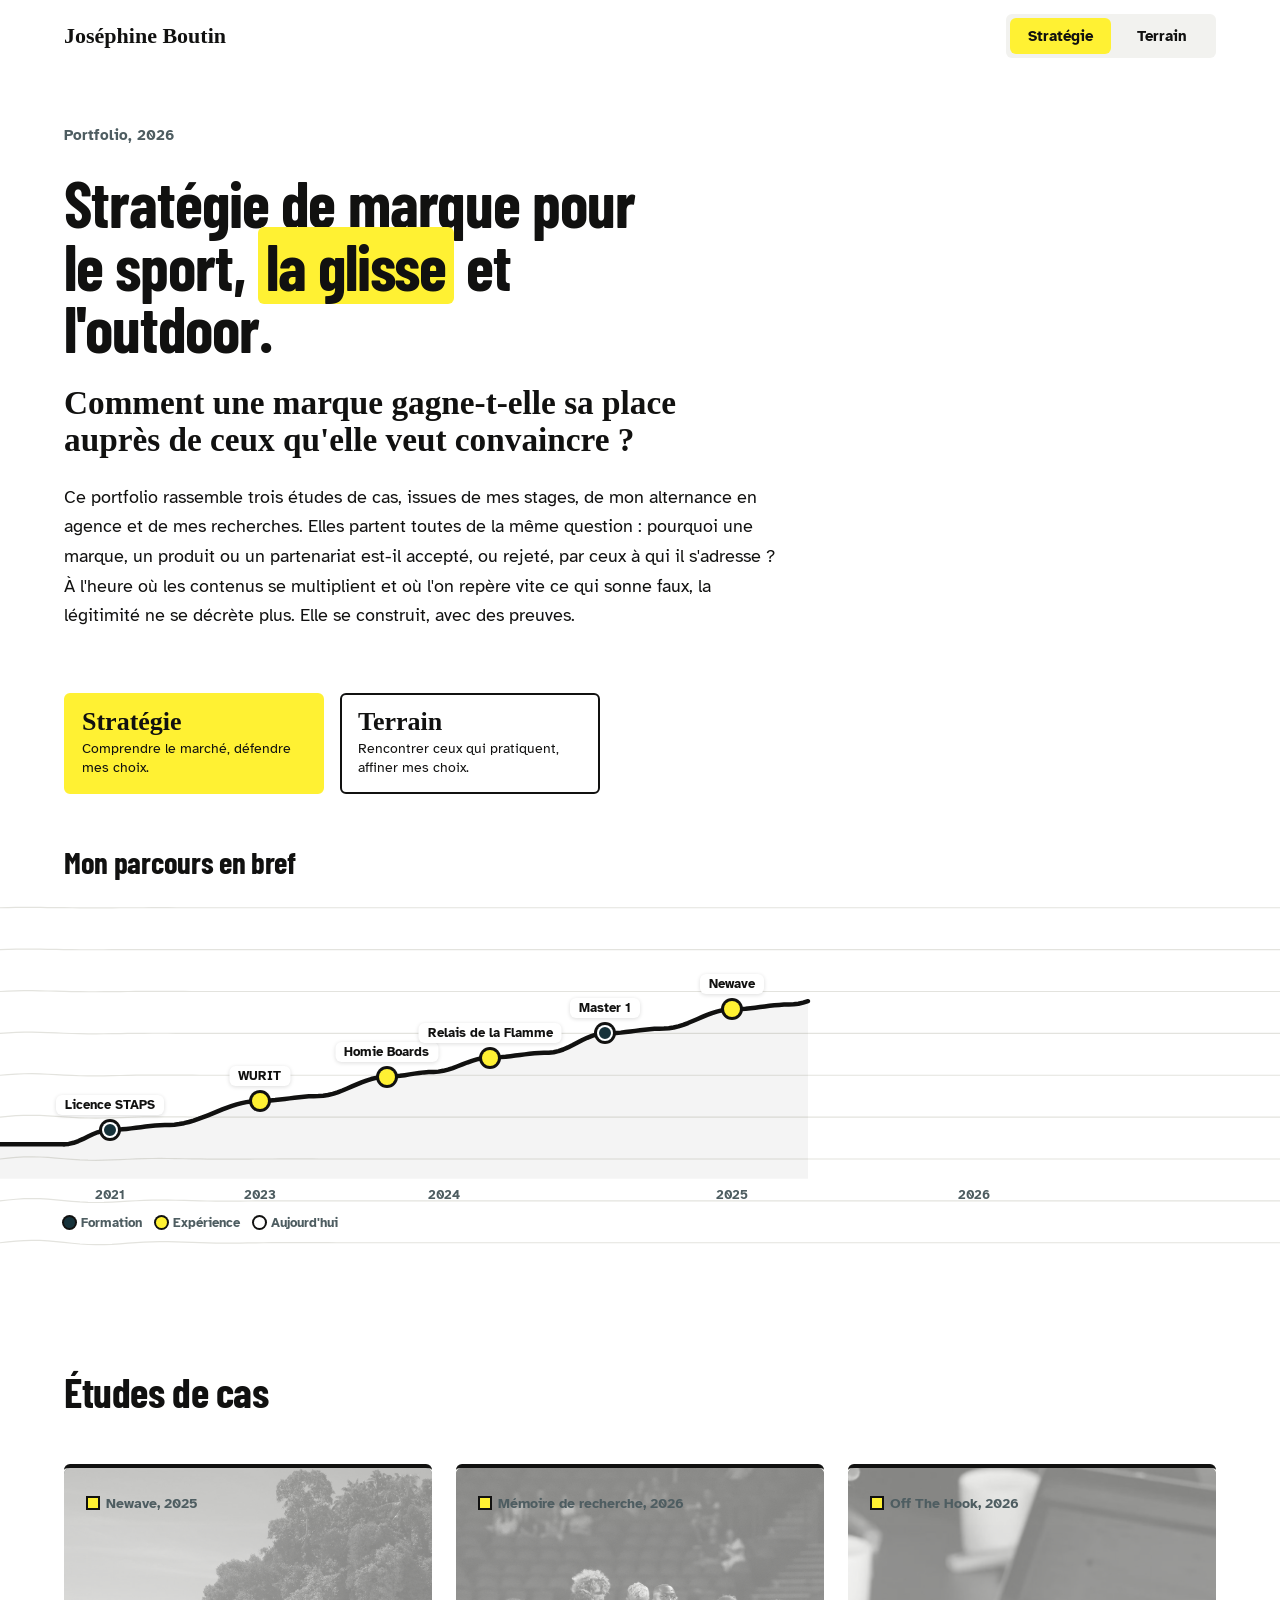
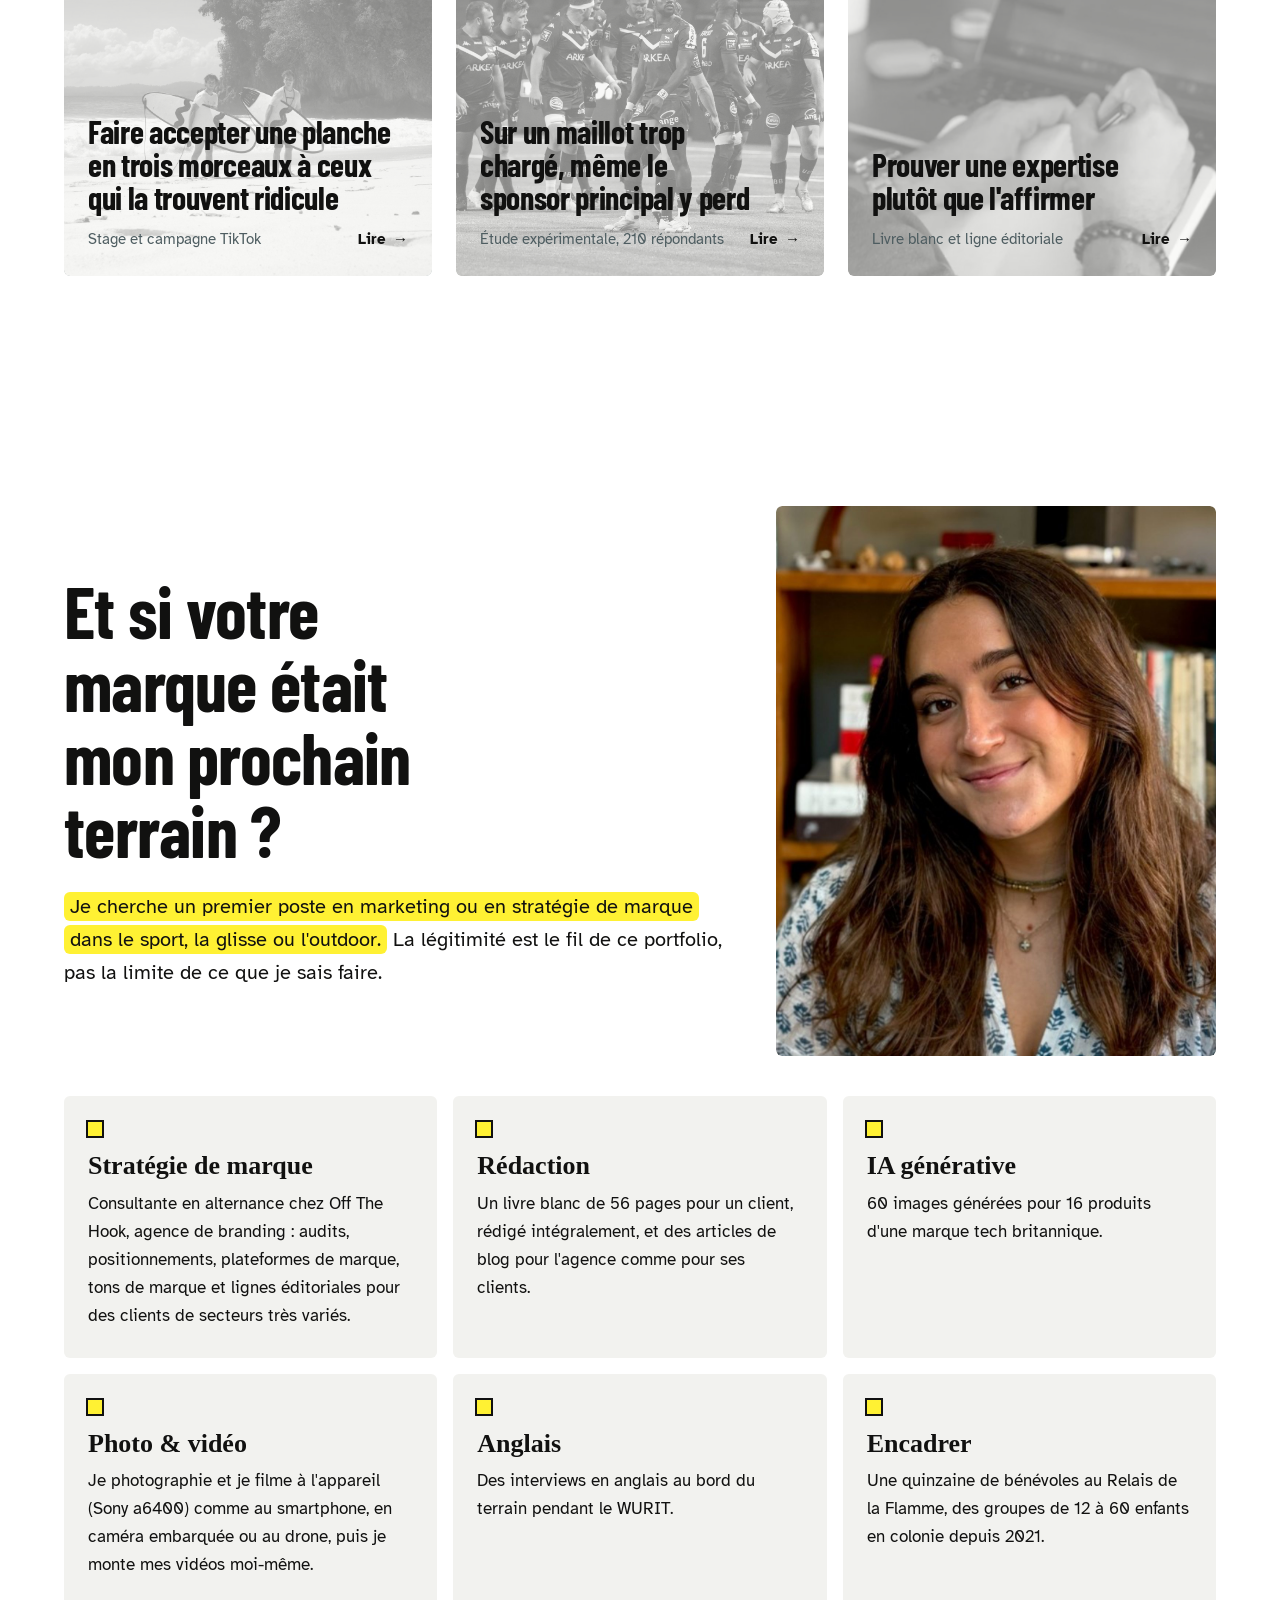
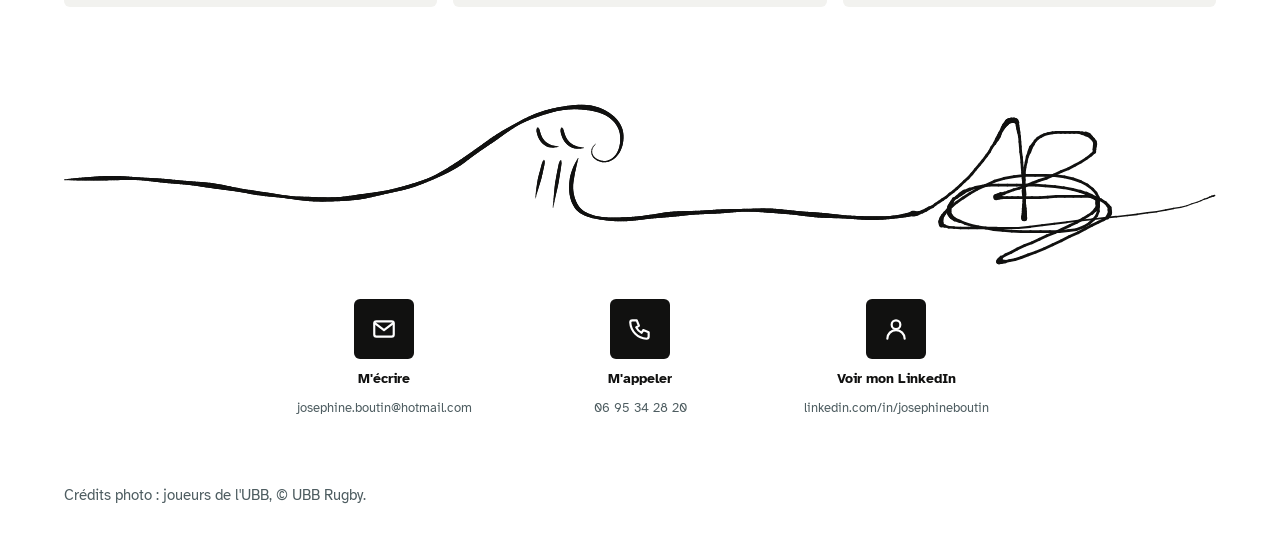
==== commit 994f5b7f: "Version multi-pages avec photos" ====
--- a/index.html
+++ b/index.html
@@ -10,386 +10,9 @@
 <link rel="preconnect" href="https://fonts.googleapis.com">
 <link rel="preconnect" href="https://fonts.gstatic.com" crossorigin>
 <link rel="stylesheet" href="https://fonts.googleapis.com/css2?family=Barlow+Condensed:wght@500;600;700&family=Atkinson+Hyperlegible:ital,wght@0,400;0,700;1,400&display=swap">
-<style>
-
-/* Layout : ouverture plein écran avec la courbe en fond et le choix de lecture, cartes des études, étude de cas en chapitres avec une barre de chapitres collante, bande de visuels horizontale, bande jaune, conclusion en preuves décalées, signature et contacts. */
-@property --bg { syntax: "<color>"; inherits: true; initial-value: #FFFFFF; }
-@property --fg { syntax: "<color>"; inherits: true; initial-value: #111110; }
-@property --soft { syntax: "<color>"; inherits: true; initial-value: #4E5D61; }
-@property --surface { syntax: "<color>"; inherits: true; initial-value: #EEF4F5; }
-@property --ink { syntax: "<color>"; inherits: true; initial-value: #111110; }
-@property --field { syntax: "<color>"; inherits: true; initial-value: #DCE8EA; }
-@property --zw { syntax: "<number>"; inherits: true; initial-value: 340; }
-@property --zls { syntax: "<length-percentage>"; inherits: true; initial-value: 0em; }
-
-:root {
-  /* Palette validée */
-  --jaune: #FFF133;
-  --jaune-pale: #FFF7B0;
-  --encre: #111110;
-  --galet: #F3F3EF;
-  --ocean: #16323A;
-  --ocean-profond: #0C1E24;
-  --gris-clair: #B4B3AA;
-  /* Rôles, lecture Stratégie */
-  --bg: #FFFFFF;
-  --fg: #111110;
-  --soft: #4E5D61;
-  --surface: #EEF4F5;
-  --ink: #111110;
-  --field: #DCE8EA;
-  --zw: 340;
-  --curvefill: #FFF7B0;
-  --zls: 0em;
-  /* Polices validées */
-  --f-sig: "Zodiak-Variable", "Zodiak", Georgia, "Times New Roman", serif;
-  --f-titre: "Barlow Condensed", "Arial Narrow", sans-serif;
-  --f-texte: "Atkinson Hyperlegible", "Helvetica Neue", Arial, sans-serif;
-  --ease: cubic-bezier(.65, 0, .25, 1);
-  --t: 700ms;
-  color-scheme: light;
-  transition: --bg var(--t) var(--ease), --fg var(--t) var(--ease), --soft var(--t) var(--ease),
-              --surface var(--t) var(--ease), --ink var(--t) var(--ease), --field var(--t) var(--ease),
-              --zw 1100ms var(--ease), --zls 1100ms var(--ease);
-}
-:root[data-lecture="terrain"] {
-  --bg: #0C1E24;
-  --fg: #F3F3EF;
-  --soft: #A3B6BA;
-  --surface: #13303A;
-  --field: #275868;
-  --ink: #FFF133;
-  --zw: 900;
-  --zls: -0.025em;
-  color-scheme: dark;
-}
-:root.instant, :root.instant *, :root.instant *::before, :root.instant *::after { transition: none !important; }
-@media (prefers-reduced-motion: reduce) {
-  :root { transition: none; }
-  *, *::before, *::after { transition-duration: 0ms !important; animation: none !important; }
-}
-html { scroll-behavior: smooth; }
-@media (prefers-reduced-motion: reduce) { html { scroll-behavior: auto; } }
-body { margin: 0; overflow-x: clip; background: var(--bg); color: var(--fg); font-family: var(--f-texte); font-size: 18px; line-height: 1.65; -webkit-font-smoothing: antialiased; }
-body::before { content: ""; position: fixed; inset: 0 0 auto; height: env(safe-area-inset-top, 0px); z-index: 30; background: var(--bg); }
-/* Grille : une seule colonne de contenu de 1240 px au plus, des marges latérales qui grandissent avec l'écran, et une échelle d'espacements unique */
-:root { --gut: clamp(20px, 5vw, 72px); --maxw: 1240px; --edge: max(var(--gut), (100vw - var(--maxw)) / 2); --s-section: clamp(72px, 9vw, 128px); --s-block: clamp(32px, 4vw, 56px); --s-gap: 24px; }
-.wrap { max-width: calc(var(--maxw) + 2 * var(--gut)); box-sizing: border-box; margin-inline: auto; padding-left: max(var(--gut), env(safe-area-inset-left, 0px)); padding-right: max(var(--gut), env(safe-area-inset-right, 0px)); }
-p, blockquote, figure { margin: 0; }
-h1, h2, h3, h4 { margin: 0; text-wrap: balance; }
-a { color: inherit; }
-:focus-visible { outline: 3px solid var(--ocean); outline-offset: 3px; border-radius: 4px; }
-:root[data-lecture="terrain"] :focus-visible { outline-color: var(--jaune); }
-
-.titre { font-family: var(--f-titre); font-weight: 700; line-height: 1.02; }
-.disp { font-family: var(--f-sig); font-weight: var(--zw); letter-spacing: var(--zls); line-height: .96; text-wrap: balance; }
-.lbl { font-size: 15px; font-weight: 700; color: var(--soft); }
-.hl { background: linear-gradient(transparent 58%, var(--jaune) 58%); padding-inline: 2px; -webkit-box-decoration-break: clone; box-decoration-break: clone; }
-.hl-lead { background: var(--jaune); color: var(--encre); padding: 1px 6px; border-radius: 4px; }
-:root[data-lecture="terrain"] .hl.hl-lead { background: var(--jaune); color: var(--encre); }
-:root[data-lecture="terrain"] .hl { background: none; color: var(--jaune); }
-.check { font-size: .8em; font-weight: 700; background: var(--jaune-pale); color: var(--encre); padding: 1px 8px; border-radius: 999px; white-space: nowrap; }
-
-/* Barre */
-.bar { position: sticky; top: env(safe-area-inset-top, 0px); z-index: 25; background: color-mix(in srgb, var(--bg) 90%, transparent); backdrop-filter: blur(10px); -webkit-backdrop-filter: blur(10px); }
-.bar .wrap { display: flex; align-items: center; justify-content: space-between; gap: 16px; padding-block: 14px; min-height: 40px; }
-.brand { font-family: var(--f-sig); font-weight: 800; font-size: 22px; text-decoration: none; white-space: nowrap; }
-.progress { position: absolute; left: 0; bottom: 0; height: 3px; width: 100%; background: var(--ocean); transform-origin: 0 50%; transform: scaleX(0); }
-:root[data-lecture="terrain"] .progress { background: var(--jaune); }
-.toggle { position: relative; display: grid; grid-template-columns: 1fr 1fr; background: var(--surface); border-radius: 999px; padding: 4px; flex-shrink: 0; transition: opacity 400ms var(--ease), transform 400ms var(--ease); }
-.toggle.away { opacity: 0; transform: translateY(-8px); pointer-events: none; }
-.toggle button { position: relative; z-index: 1; appearance: none; border: 0; background: none; font-family: var(--f-texte); font-weight: 700; font-size: 15px; color: var(--fg); padding: 9px 18px; border-radius: 999px; cursor: pointer; transition: color var(--t) var(--ease); }
-.toggle button[aria-pressed="true"] { color: var(--encre); }
-.toggle .knob { position: absolute; z-index: 0; top: 4px; bottom: 4px; left: 4px; width: calc(50% - 4px); border-radius: 999px; background: var(--jaune); transition: transform var(--t) var(--ease); }
-:root[data-lecture="terrain"] .toggle .knob { transform: translateX(100%); }
-@media (max-width: 420px) { .toggle button { padding: 8px 12px; font-size: 14px; } .brand { font-size: 17px; } }
-
-/* Diptyque */
-.duo { display: grid; }
-.duo > .v, .tracks > .v { grid-area: 1 / 1; min-width: 0; transition: opacity 520ms var(--ease), transform 620ms var(--ease), filter 520ms var(--ease), visibility 0s linear 0s; }
-:root:not([data-lecture="terrain"]) .duo > .v[data-v="terrain"],
-:root[data-lecture="terrain"] .duo > .v[data-v="strategie"],
-:root:not([data-lecture="terrain"]) .tracks > .v[data-v="terrain"],
-:root[data-lecture="terrain"] .tracks > .v[data-v="strategie"] {
-  opacity: 0; transform: translateY(14px); filter: blur(4px); visibility: hidden; pointer-events: none;
-  transition: opacity 360ms var(--ease), transform 360ms var(--ease), filter 360ms var(--ease), visibility 0s linear 360ms;
-}
-
-/* Scènes avec courbe en fond */
-.stage { position: relative; overflow: hidden; }
-.curve { position: absolute; inset: 0; }
-.curve canvas { position: absolute; inset: 0; width: 100%; height: 100%; display: block; }
-.stage > .wrap { position: relative; z-index: 1; pointer-events: none; }
-.stage > .wrap a, .stage > .wrap button { pointer-events: auto; }
-.pin { position: absolute; z-index: 3; width: 30px; height: 30px; margin: -15px 0 0 -15px; border: 0; padding: 0; background: none; cursor: pointer; opacity: 0; transform: scale(.4); transition: opacity 400ms var(--ease), transform 500ms var(--ease); }
-.pin.on { opacity: 1; transform: none; }
-@keyframes pulse { 0%, 100% { transform: scale(1); opacity: .6; } 50% { transform: scale(1.25); opacity: .25; } }
-.pin::after { content: ""; position: absolute; inset: 2px; border-radius: 50%; border: 2px solid var(--jaune); animation: pulse 2.6s var(--ease) infinite; }
-.pin::before { content: ""; position: absolute; inset: 7px; border-radius: 50%; background: var(--jaune); box-shadow: 0 0 0 3px var(--encre); transition: transform 250ms var(--ease); }
-.pin.formation::before { background: var(--ocean); box-shadow: 0 0 0 3px var(--encre), inset 0 0 0 2px #FFFFFF; }
-.pin.formation::after { border-color: var(--ocean); }
-.pin.suite::before { background: #FFFFFF; box-shadow: 0 0 0 3px var(--encre); }
-.pin:hover::before, .pin:focus-visible::before, .pin[aria-expanded="true"]::before { transform: scale(1.35); }
-:root[data-lecture="terrain"] .pin, :root[data-lecture="terrain"] .pin.on { opacity: 0; pointer-events: none; }
-.pin-label { position: absolute; left: 50%; bottom: 30px; transform: translateX(-50%); white-space: nowrap; font-family: var(--f-texte); font-weight: 700; font-size: 13px; color: var(--encre); background: #FFFFFF; padding: 2px 9px; border-radius: 999px; box-shadow: 0 1px 4px rgba(17,17,16,.14); pointer-events: none; }
-.pin.below .pin-label { bottom: auto; top: 30px; }
-@media (max-width: 760px) { .pin-label { display: none; } }
-.tip { position: absolute; z-index: 6; pointer-events: none; width: min(340px, 80vw); background: var(--encre); color: var(--galet); border-radius: 12px; padding: 14px 16px; font-size: 15px; line-height: 1.5; box-shadow: 0 10px 30px rgba(17,17,16,.2); }
-.tip strong { display: block; font-family: var(--f-titre); font-size: 22px; line-height: 1.1; color: var(--jaune); margin-bottom: 4px; }
-.tip .when { display: block; font-weight: 700; color: var(--gris-clair); font-size: 13px; margin-bottom: 2px; }
-.tick, .axis { position: absolute; z-index: 2; font-size: 13px; font-weight: 700; color: var(--soft); white-space: nowrap; pointer-events: none; transition: opacity 400ms var(--ease); }
-.tick { transform: translateX(-50%); }
-.axis { font-weight: 400; }
-.curve-title { position: absolute; z-index: 2; margin: 0; font-size: clamp(24px, 2.4vw, 32px); color: var(--fg); pointer-events: none; }
-.legend-pins { position: absolute; z-index: 2; left: var(--edge); display: flex; gap: 14px; font-size: 13px; font-weight: 700; color: var(--soft); pointer-events: none; transition: opacity 400ms var(--ease); }
-.legend-pins i { display: inline-block; width: 11px; height: 11px; border-radius: 50%; margin-right: 6px; vertical-align: -1px; box-shadow: 0 0 0 2px var(--encre); }
-@media (max-width: 760px) { .curve[data-curve="newave"] .tick { display: none; } }
-:root[data-lecture="terrain"] .tick, :root[data-lecture="terrain"] .axis, :root[data-lecture="terrain"] .legend-pins { opacity: 0; }
-
-/* Ouverture */
-.hero .stage-text { padding-block: var(--s-block) 0; display: grid; gap: var(--s-gap); }
-.hero .who { font-size: clamp(52px, 8vw, 112px); line-height: .9; }
-.hero h1 { font-size: clamp(28px, 3.4vw, 46px); line-height: 1.12; max-width: 30em; }
-.hero .intro { font-size: 18px; max-width: 60ch; }
-.chooser { display: grid; grid-template-columns: repeat(2, minmax(0, 260px)); gap: 16px; margin-top: 8px; }
-@media (max-width: 560px) { .chooser { grid-template-columns: 1fr 1fr; } }
-.choice { appearance: none; text-align: left; border: 2px solid var(--fg); background: var(--bg); color: var(--fg); border-radius: 16px; padding: 14px 16px; cursor: pointer; display: grid; gap: 4px; font-family: var(--f-texte); transition: background var(--t) var(--ease), color var(--t) var(--ease), transform 250ms var(--ease), border-color var(--t) var(--ease); }
-.choice:hover { transform: translateY(-3px); }
-.choice b { font-family: var(--f-sig); font-weight: 800; font-size: 26px; line-height: 1; }
-.choice span { font-size: 14px; line-height: 1.4; }
-.choice[aria-pressed="true"] { background: var(--jaune); color: var(--encre); border-color: var(--jaune); }
-.hero .stage-foot { height: clamp(280px, 30vw, 380px); }
-
-/* Cartes */
-.projects { padding-block: var(--s-section); display: grid; gap: var(--s-block); }
-.projects > h2 { font-size: clamp(30px, 3.4vw, 42px); }
-.cards { display: grid; grid-template-columns: repeat(3, minmax(0, 1fr)); gap: var(--s-gap); }
-@media (max-width: 880px) { .cards { grid-template-columns: 1fr; } }
-.card { position: relative; display: grid; grid-template-rows: auto 1fr auto; gap: 18px; min-height: 320px; padding: 24px; text-decoration: none; overflow: hidden; border-radius: 16px; background: var(--surface); isolation: isolate; transition: color 400ms var(--ease), transform 400ms var(--ease); }
-.card .ph { position: absolute; inset: 0; z-index: -1; opacity: 0; transform: scale(1.06); transition: opacity 500ms var(--ease), transform 900ms var(--ease); }
-.card .ph::after { content: ""; position: absolute; inset: 0; background: linear-gradient(180deg, rgba(17,17,16,.1), rgba(17,17,16,.78)); }
-.card h3 { font-size: clamp(26px, 2.6vw, 32px); }
-.card .meta { display: flex; justify-content: space-between; gap: 12px; align-items: baseline; font-size: 15px; }
-.card .go { font-weight: 700; display: inline-flex; gap: 8px; }
-.card .go i { font-style: normal; transition: transform 300ms var(--ease); }
-.card .pill { justify-self: start; font-size: 14px; font-weight: 700; padding: 4px 12px; border-radius: 999px; background: var(--jaune); color: var(--encre); }
-.card .soon { color: var(--soft); }
-.card .ph-label { position: absolute; top: 20px; right: 20px; font-size: 13px; font-weight: 700; color: var(--galet); opacity: 0; transition: opacity 400ms var(--ease); }
-@media (hover: hover) {
-  .card:hover, .card:focus-visible { color: var(--galet); transform: translateY(-4px); }
-  .card:hover .ph, .card:focus-visible .ph { opacity: 1; transform: scale(1); }
-  .card:hover .soon, .card:focus-visible .soon { color: var(--gris-clair); }
-  .card:hover .go i, .card:focus-visible .go i { transform: translateX(6px); }
-  .card:hover .ph-label, .card:focus-visible .ph-label { opacity: .85; }
-}
-@media (hover: none) { .card { color: var(--galet); } .card .ph { opacity: 1; transform: none; } .card .soon { color: var(--gris-clair); } .card .ph-label { opacity: .85; } }
-.ph-a { background: radial-gradient(120% 90% at 75% 110%, #2D6D78 0%, #16323A 50%, #0B1A1F 100%); }
-.ph-b { background: radial-gradient(90% 90% at 20% 100%, #4A5A3A 0%, #2A2F26 50%, #161714 100%); }
-.ph-c { background: radial-gradient(80% 80% at 70% 30%, #6A5D2C 0%, #332D1A 50%, #171510 100%); }
-.ph-d { background: linear-gradient(180deg, #9FC3C9 0%, #3E6E78 45%, #16323A 100%); }
-.ph-e { background: radial-gradient(90% 80% at 50% 0%, #FFF133 0%, #C9A92B 35%, #3A3015 100%); }
-.doc-a { background: linear-gradient(160deg, #FFFFFF 0%, #EEF4F5 100%); }
-.doc-b { background: linear-gradient(160deg, #FFF7B0 0%, #FFFFFF 100%); }
-.doc-c { background: linear-gradient(160deg, #DCE8EA 0%, #FFFFFF 100%); }
-
-/* Étude de cas */
-.case-stage .stage-text { padding-block: var(--s-section) 0; display: grid; gap: var(--s-gap); }
-.case-stage .facts { pointer-events: auto; margin-top: 8px; }
-.case-stage h2 { font-size: clamp(40px, 5.6vw, 76px); max-width: 18ch; }
-.case-stage .stage-foot { height: clamp(320px, 36vw, 440px); }
-.case-head { padding-block: 24px 40px; }
-.facts { display: grid; grid-template-columns: repeat(3, minmax(0, 1fr)); gap: var(--s-gap); margin: 0; }
-.facts > div { background: color-mix(in srgb, var(--surface) 92%, transparent); border-radius: 14px; padding: 18px 20px; display: grid; gap: 4px; align-content: start; min-width: 0; }
-.facts dt { font-size: 14px; font-weight: 700; color: var(--soft); }
-.facts dd { margin: 0; font-size: 16px; line-height: 1.5; }
-@media (max-width: 760px) { .facts { grid-template-columns: 1fr; } }
-
-/* Barre de chapitres */
-.chapbar { position: sticky; top: calc(env(safe-area-inset-top, 0px) + 68px); z-index: 15; }
-.chapbar .wrap { display: flex; align-items: center; justify-content: center; gap: 16px; padding-block: 8px; }
-.chapbar .inner { display: flex; align-items: center; gap: 14px; background: color-mix(in srgb, var(--bg) 88%, transparent); backdrop-filter: blur(10px); -webkit-backdrop-filter: blur(10px); border-radius: 999px; padding: 6px 8px 6px 14px; box-shadow: 0 4px 18px rgba(17,17,16,.08); max-width: 100%; overflow-x: auto; scrollbar-width: none; }
-.chapbar canvas { width: 120px; height: 40px; flex: 0 0 auto; }
-.chapbar a { flex: 0 0 auto; text-decoration: none; font-weight: 700; font-size: 15px; padding: 7px 14px; border-radius: 999px; color: var(--soft); transition: background 300ms var(--ease), color 300ms var(--ease); }
-.chapbar a b { font-family: var(--f-sig); font-weight: 800; margin-right: 6px; }
-.chapbar a.on { background: var(--jaune); color: var(--encre); }
-@media (max-width: 640px) { .chapbar canvas { display: none; } .chapbar a { font-size: 14px; padding: 6px 10px; } }
-
-.chap { padding-block: var(--s-section); scroll-margin-top: 110px; }
-.chap.alt { background: var(--surface); }
-.chap .wrap { display: grid; grid-template-columns: minmax(0, 1fr) minmax(0, 3fr); gap: var(--s-block); }
-@media (max-width: 860px) { .chap .wrap { grid-template-columns: 1fr; gap: var(--s-gap); } }
-.chap-head { display: grid; gap: 10px; align-content: start; }
-.chap-num { font-family: var(--f-sig); font-weight: var(--zw); font-size: clamp(64px, 8vw, 120px); line-height: .8; color: var(--ink); }
-.chap-head h3 { font-size: clamp(38px, 4.4vw, 58px); }
-.chip { justify-self: start; font-size: 14px; font-weight: 700; padding: 4px 12px; border-radius: 999px; background: var(--surface); }
-.chap.alt .chip, .chap.alt .aside, .chap.alt .kpis > div, .chap.alt .spec span { background: var(--bg); }
-.v { display: grid; gap: 24px; align-content: start; }
-.v p { max-width: 62ch; }
-.cite { display: grid; gap: 8px; }
-.cite blockquote { font-family: var(--f-sig); font-style: italic; font-weight: 500; font-size: clamp(26px, 2.8vw, 36px); line-height: 1.22; max-width: 30ch; }
-.cite.big blockquote { font-weight: 900; font-size: clamp(34px, 4.2vw, 56px); line-height: 1; color: var(--ink); }
-.cite cite { max-width: 62ch; }
-.heard { display: grid; gap: 10px; justify-items: start; }
-.heard q { quotes: "« " " »"; font-family: var(--f-sig); font-style: italic; font-weight: 500; font-size: clamp(18px, 1.6vw, 21px); line-height: 1.35; background: var(--surface); padding: 10px 16px; border-radius: 16px 16px 16px 4px; max-width: 46ch; }
-.heard q:nth-of-type(2) { margin-left: clamp(16px, 4vw, 48px); }
-.chap.alt .heard q { background: var(--bg); }
-.kpis.three { grid-template-columns: repeat(3, minmax(0, 1fr)); }
-@media (max-width: 760px) { .kpis.three { grid-template-columns: 1fr; } }
-.cite cite { font-style: normal; font-size: 14px; font-weight: 700; color: var(--soft); }
-.aside { background: var(--surface); border-radius: 14px; padding: 18px 20px; font-size: 16px; max-width: 62ch; }
-.aside b { display: block; margin-bottom: 2px; }
-.spec { display: flex; flex-wrap: wrap; gap: 8px; }
-.spec span { font-size: 15px; font-weight: 700; padding: 6px 12px; border-radius: 999px; background: var(--surface); }
-.kpis { display: grid; grid-template-columns: repeat(4, minmax(0, 1fr)); gap: 14px; }
-.kpis > div { background: var(--surface); border-radius: 14px; padding: 18px 18px 16px; display: grid; gap: 6px; min-width: 0; }
-.kpis b { font-family: var(--f-sig); font-weight: 800; white-space: nowrap; font-size: clamp(26px, 2.9vw, 40px); line-height: 1; font-variant-numeric: tabular-nums; }
-.kpis span { font-size: 15px; color: var(--soft); }
-@media (max-width: 760px) { .kpis { grid-template-columns: repeat(2, minmax(0, 1fr)); } }
-.since { margin-top: 0; background: var(--ocean); color: var(--galet); border-radius: 16px; padding: 22px 24px; display: grid; gap: 8px; max-width: 760px; }
-.since h4 { font-family: var(--f-titre); font-size: 26px; color: var(--jaune); }
-
-/* Bande horizontale */
-.tracks > .v, :root .tracks > .v[data-v] { transition: opacity 520ms var(--ease), filter 520ms var(--ease), visibility 0s linear 0s !important; }
-:root:not([data-lecture="terrain"]) .tracks > .v[data-v="terrain"], :root[data-lecture="terrain"] .tracks > .v[data-v="strategie"] { transition: opacity 360ms var(--ease), filter 360ms var(--ease), visibility 0s linear 360ms !important; }
-.band { position: relative; }
-.band .sticky { position: sticky; top: 0; height: 100vh; box-sizing: border-box; padding-top: 72px; overflow: hidden; display: grid; grid-template-columns: minmax(0, 1fr); align-content: center; gap: 24px; }
-.band-head { display: flex; justify-content: space-between; align-items: end; gap: 16px; flex-wrap: wrap; padding-top: 70px; }
-.band-head h3 { font-size: clamp(40px, 4.6vw, 62px); }
-.tracks { display: grid; }
-.tracks > .v { grid-area: 1 / 1; }
-.track-h { display: flex; gap: var(--s-gap); padding-left: var(--edge); padding-right: var(--edge); will-change: transform; width: max-content; }
-.shot { flex: 0 0 min(78vw, calc((100vh - 300px) * 4 / 3)); display: grid; gap: 12px; align-content: start; }
-@media (max-width: 640px) { .track-h .shot { flex-basis: min(80vw, calc((100vh - 320px) * 4 / 5)); } .track-h .shot .img { aspect-ratio: 4 / 5; } }
-.shot .img { aspect-ratio: 4 / 3; max-width: 100%; border-radius: 16px; position: relative; overflow: hidden; }
-.shot .img span { position: absolute; left: 16px; bottom: 14px; font-size: 14px; font-weight: 700; color: var(--galet); }
-.shot .img.doc { box-shadow: inset 0 0 0 2px var(--field); }
-.shot .img.doc span { color: var(--encre); }
-.shot figcaption { font-size: 16px; line-height: 1.45; max-width: 44ch; display: grid; gap: 4px; }
-.shot figcaption b { display: block; font-size: 14px; line-height: 1.3; color: var(--soft); }
-.band.static .sticky { position: static; height: auto; padding-block: var(--s-section); }
-.band.static .track-h { overflow-x: auto; width: auto; scroll-snap-type: x mandatory; padding-bottom: 12px; }
-.band.static .shot { scroll-snap-align: start; }
-
-/* Bande jaune et autocritique */
-.yellow { background: var(--jaune); color: var(--encre); }
-.yellow .wrap { padding-block: var(--s-section); display: grid; gap: var(--s-gap); }
-.yellow .retiens { font-size: clamp(28px, 3vw, 40px); }
-.yellow .lesson { font-family: var(--f-sig); font-weight: 800; font-size: clamp(30px, 4.6vw, 60px); line-height: 1.06; max-width: 22ch; }
-.yellow .lbl, .yellow cite { color: var(--encre); }
-.yellow cite { font-style: normal; font-weight: 700; font-size: 15px; }
-.redo { padding-block: 80px; }
-.redo .box { background: var(--surface); border-radius: 20px; padding: clamp(22px, 3vw, 40px); display: grid; gap: 22px; }
-.redo h3 { font-size: clamp(30px, 3.4vw, 42px); }
-.redo ol { margin: 0; padding: 0; list-style: none; display: grid; grid-template-columns: repeat(3, minmax(0, 1fr)); gap: 20px; counter-reset: r; }
-.redo li { counter-increment: r; display: grid; gap: 8px; align-content: start; }
-.redo li::before { content: counter(r); font-family: var(--f-sig); font-weight: 800; font-size: 44px; line-height: 1; color: var(--ink); }
-.redo li b { font-family: var(--f-titre); font-size: 22px; line-height: 1.1; }
-@media (max-width: 860px) { .redo ol { grid-template-columns: 1fr; } }
-
-/* Conclusion */
-.end { padding-block: var(--s-section) 24px; display: grid; grid-template-columns: minmax(0, 1fr); gap: var(--s-gap); }
-.end h2 { font-size: clamp(40px, 5.6vw, 76px); max-width: 16ch; }
-.end .lead { font-size: 20px; max-width: 56ch; }
-.proofs { display: grid; grid-template-columns: minmax(0, 1fr); gap: var(--s-gap); margin-top: 16px; }
-@media (max-width: 640px) { .proofs { gap: 16px; } .proof { width: 100%; box-sizing: border-box; } .proofs .proof.pending { transform: translateX(-32px); } .proofs .proof:nth-child(even).pending { transform: translateX(32px); } }
-.proof { width: min(560px, 100%); box-sizing: border-box; background: var(--surface); border-radius: 18px; padding: 20px 24px; display: grid; gap: 6px; transition: opacity 800ms var(--ease), transform 900ms var(--ease); }
-.proof:nth-child(even) { justify-self: end; }
-.proof b { font-family: var(--f-sig); font-weight: 800; font-size: 26px; line-height: 1.05; }
-.proof p { font-size: 17px; }
-.proof.pending { opacity: .001; transform: translateX(-90px); }
-.proof:nth-child(even).pending { transform: translateX(90px); }
-.sign { width: 100%; aspect-ratio: 1500 / 250; max-width: 100%; display: block; margin-top: var(--s-block); }
-.contact { display: grid; grid-template-columns: repeat(3, minmax(0, 240px)); justify-content: center; gap: 16px; padding-bottom: 24px; }
-@media (max-width: 560px) { .contact { grid-template-columns: repeat(3, minmax(0, 1fr)); gap: 8px; } .contact small { font-size: 11px; overflow-wrap: anywhere; text-align: center; } }
-.contact a, .contact a:hover, .contact a:visited { text-decoration: none !important; }
-.contact a { display: grid; justify-items: center; gap: 8px; text-align: center; text-decoration: none; font-size: 14px; font-weight: 700; min-width: 0; }
-.contact a span.ic { width: 60px; height: 60px; border-radius: 50%; display: grid; place-items: center; background: var(--jaune); color: var(--encre); transition: transform 300ms var(--ease); }
-.contact a:hover span.ic { transform: translateY(-4px) rotate(-6deg); }
-.contact svg { width: 26px; height: 26px; fill: none; stroke: currentColor; stroke-width: 2; stroke-linecap: round; stroke-linejoin: round; }
-.contact small { font-weight: 400; color: var(--soft); font-size: 13px; user-select: all; }
-.proto { padding-block: 16px 48px; color: var(--soft); font-size: 15px; }
-
-/* Apparitions */
-.reveal { transition: opacity 800ms var(--ease), transform 900ms var(--ease); }
-.reveal.pending { opacity: .001; transform: translateY(28px); }
-
-/* Vague de bascule, curseur et sillage */
-#wipe, #wake { position: fixed; inset: 0; width: 100%; height: 100%; pointer-events: none; }
-#wipe { z-index: 60; }
-#wake { z-index: 40; }
-.cursor { position: fixed; left: 0; top: 0; z-index: 70; width: 14px; height: 14px; margin: -7px 0 0 -7px; border-radius: 50%; background: var(--jaune); box-shadow: 0 0 0 2px var(--encre); pointer-events: none; transition: width 250ms var(--ease), height 250ms var(--ease), margin 250ms var(--ease), background 250ms var(--ease); }
-.cursor.big { width: 42px; height: 42px; margin: -21px 0 0 -21px; background: color-mix(in srgb, var(--jaune) 35%, transparent); }
-@media (hover: none), (pointer: coarse) { .cursor { display: none; } }
-
-/* ===== Version affirmée (comparatif) ===== */
-.only-pro { display: none; }
-:root.pro .only-pro { display: revert; }
-:root.pro .only-soft { display: none !important; }
-:root.pro { --surface: #F2F2EF; --field: #E3E3DE; --zw: 560; --curvefill: rgba(17,17,16,.05); }
-:root.pro[data-lecture="terrain"] { --bg: #141413; --surface: #222220; --field: #3A3A36; --soft: #ABABA3; --zw: 900; --curvefill: rgba(243,243,239,.04); }
-:root.pro body * { border-radius: 6px !important; }
-:root.pro .legend-pins i { border-radius: 50% !important; }
-:root.pro .titre { letter-spacing: -0.01em; }
-/* Accueil : un positionnement plutôt qu'un mot générique */
-:root.pro .pro-kicker { font-size: 15px; font-weight: 700; color: var(--soft); }
-:root.pro .pro-pos { font-family: var(--f-titre); font-weight: 700; font-size: clamp(38px, 5vw, 72px); line-height: .98; letter-spacing: -0.015em; max-width: 20ch; margin: 0; }
-:root.pro .pro-pos em { font-style: normal; background: var(--jaune); color: var(--encre); padding: 0 .12em; }
-:root.pro .hero h1 { font-size: clamp(24px, 2.6vw, 34px); max-width: 34em; }
-:root.pro .choice { border-width: 2px; }
-:root.pro .choice b { font-weight: 700; }
-/* Plus de surligneur : le gras porte l'accent */
-:root.pro .hl { background: none; font-weight: 700; padding: 0; }
-:root.pro .hl.hl-lead { background: var(--jaune); color: var(--encre); padding: 2px 6px; font-weight: 400; }
-/* Citations droites et plus denses */
-:root.pro .cite blockquote { font-style: normal; font-weight: 600; }
-:root.pro .cite { border-left: 6px solid var(--jaune); padding-left: 22px; }
-:root.pro .cite.big blockquote { font-weight: 900; }
-:root.pro .heard q { font-style: normal; font-weight: 600; }
-/* Fiche projet en aplat sombre */
-:root.pro .case-stage .facts { grid-template-columns: repeat(5, minmax(0, 1fr)); gap: 0; background: var(--fg); color: var(--bg); }
-:root.pro .case-stage .facts > div { background: none; padding: 20px 20px 22px; border-right: 1px solid color-mix(in srgb, var(--bg) 18%, transparent); }
-:root.pro .case-stage .facts > div:last-child { border-right: 0; }
-:root.pro .case-stage .facts dt { color: var(--jaune); }
-:root[data-lecture="terrain"].pro .case-stage .facts { background: var(--surface); color: var(--fg); }
-:root[data-lecture="terrain"].pro .case-stage .facts > div { border-color: rgba(243,243,239,.12); }
-@media (max-width: 640px) { :root.pro .case-stage .facts { grid-template-columns: 1fr !important; } }
-@media (max-width: 1000px) { :root.pro .case-stage .facts { grid-template-columns: repeat(2, minmax(0, 1fr)); } :root.pro .case-stage .facts > div { border-right: 0; border-bottom: 1px solid color-mix(in srgb, var(--bg) 18%, transparent); } }
-/* Encadrés, chiffres et étiquettes */
-:root.pro .aside { background: none; border-left: 6px solid var(--fg); padding: 4px 0 4px 22px; }
-:root.pro .kpis > div { background: none; border-top: 4px solid var(--fg); padding: 16px 0 0; }
-:root.pro .kpis b { font-weight: 800; }
-:root.pro .spec span { background: none; box-shadow: inset 0 0 0 2px var(--fg); }
-:root.pro .chip { background: var(--fg); color: var(--bg); }
-:root.pro .chapbar .inner { box-shadow: 0 0 0 2px var(--fg); }
-/* Cartes d'études : une liste nette */
-:root.pro .card { background: var(--surface); border-top: 4px solid var(--fg); }
-:root.pro .card .pill { background: none; padding: 0; color: var(--soft); }
-:root.pro .card .pill::before { content: ""; display: inline-block; width: 10px; height: 10px; background: var(--jaune); margin-right: 8px; box-shadow: 0 0 0 2px var(--encre); vertical-align: 0; }
-/* Moins d'effets secondaires */
-:root.pro .pin::after { animation: none; opacity: 0; }
-:root.pro .cursor, :root.pro #wake { display: none !important; }
-:root.pro .proofs { grid-template-columns: repeat(3, minmax(0, 1fr)); gap: 16px; }
-:root.pro .proof { width: auto; justify-self: stretch; margin: 0; background: var(--surface); padding: 26px 24px 28px; display: grid; align-content: start; gap: 10px; transition-delay: 0ms; }
-:root.pro .proof::before { content: ""; width: 14px; height: 14px; background: var(--jaune); box-shadow: 0 0 0 2px var(--encre); margin-bottom: 6px; }
-:root.pro .proof:nth-child(3n+2) { transition-delay: 120ms; }
-:root.pro .proof:nth-child(3n) { transition-delay: 240ms; }
-:root.pro .proofs .proof.pending { transform: translateY(32px); }
-:root.pro .proofs .proof:nth-child(3n+1).pending { transform: translateX(-40px); }
-:root.pro .proofs .proof:nth-child(3n).pending { transform: translateX(40px); }
-@media (max-width: 900px) { :root.pro .proofs { grid-template-columns: repeat(2, minmax(0, 1fr)); } }
-@media (max-width: 600px) { :root.pro .proofs { grid-template-columns: 1fr; } :root.pro .proofs .proof.pending { transform: translateY(24px) !important; } }
-:root.pro .contact a span.ic { background: var(--fg); color: var(--bg); }
-:root.pro .since { border-left: 6px solid var(--jaune); }
-/* Bouton de comparaison */
-.cmp { position: fixed; z-index: 90; left: 50%; bottom: max(16px, env(safe-area-inset-bottom, 0px)); transform: translateX(-50%); display: flex; gap: 4px; padding: 5px; background: #111110; border-radius: 999px; box-shadow: 0 8px 30px rgba(0,0,0,.25); }
-:root.pro .cmp { border-radius: 10px !important; }
-.cmp button { appearance: none; border: 0; background: none; color: #F3F3EF; font: 700 15px var(--f-texte); padding: 10px 18px; border-radius: 999px; cursor: pointer; white-space: nowrap; }
-.cmp button[aria-pressed="true"] { background: #FFF133; color: #111110; }
-@media (max-width: 420px) { .cmp button { padding: 9px 12px; font-size: 14px; } }
-</style>
+<link rel="stylesheet" href="assets/site.css">
 </head>
 <body>
-
 <header class="bar">
   <div class="wrap">
     <a class="brand" href="#top">Joséphine Boutin</a>
@@ -401,12 +24,10 @@
   </div>
   <span class="progress" aria-hidden="true"></span>
 </header>
-
 <main id="top">
   <section class="hero stage">
     <div class="curve" id="curve-home" data-curve="home" role="img" aria-label="Mon parcours, de la licence STAPS à aujourd'hui"></div>
     <div class="wrap stage-text">
-      <p class="titre who only-soft">Portfolio</p>
       <span class="pro-kicker only-pro">Portfolio, 2026</span>
       <p class="pro-pos only-pro">Stratégie de marque pour le sport, <em>la glisse</em> et l'outdoor.</p>
       <h1 class="disp">Comment une marque gagne-t-elle sa place auprès de ceux qu'elle veut convaincre ?</h1>
@@ -419,166 +40,80 @@
         <button type="button" class="choice" data-mode="terrain" aria-pressed="false"><b>Terrain</b><span>Rencontrer ceux qui pratiquent, affiner mes choix.</span></button>
       </div>
     </div>
-    <div class="stage-foot" aria-hidden="true"></div>
+    <div class="stage-foot">
+      <div class="wrap lanes" id="lanes" role="group" aria-label="Mon parcours côté terrain : les sports pratiqués depuis l'enfance">
+        <h2 class="titre lanes-title">Mon parcours en bref</h2>
+        <div class="lanes-plot">
+          <div class="lanes-band" style="--a:73.91%;--b:87.44%" aria-hidden="false"></div><button type="button" class="lp lp-band" style="--x:80.68%" data-i="3" data-when="2021 – 2024" data-title="Licence STAPS" data-text="Trois ans à essayer une quinzaine de sports, enseignés par des passionnés : athlétisme, natation, escalade, volley, golf, boxe, MMA, gymnastique, hip-hop, yoga… J'ai même continué en Master, avec l'option sport : snowboard et volley." aria-label="Licence STAPS, 2021 – 2024" aria-expanded="false"><span class="lp-label" aria-hidden="true">Licence STAPS</span></button>
+        <div class="lane live" style="--a:2.9%;--b:100%;--d:0ms">
+          <span class="lane-line" aria-hidden="true"></span>
+          <span class="lane-cap" aria-hidden="true"><b>Ski</b> depuis 2007</span>
+          
+        </div>
+        <div class="lane" style="--a:12.56%;--b:60.87%;--d:120ms">
+          <span class="lane-line" aria-hidden="true"></span>
+          <span class="lane-cap" aria-hidden="true"><b>Équitation</b> 2009 – 2019</span>
+          
+        </div>
+        <div class="lane live" style="--a:46.38%;--b:100%;--d:240ms">
+          <span class="lane-line" aria-hidden="true"></span>
+          <span class="lane-cap" aria-hidden="true"><b>Surf</b> depuis 2016</span>
+          <button type="button" class="lp" style="--x:48.79%" data-i="0" data-when="2016" data-title="Lacanau" data-text="Mon père est un mordu de surf, et c'est lui qui m'a mise à l'eau, au milieu de sa collection de planches. J'ai appris sur un malibu immense, en lycra ou dans une combinaison trop grande selon la saison. Les débuts n'ont pas toujours été faciles, mais je n'ai pas lâché." aria-label="Lacanau, 2016" aria-expanded="false"><span class="lp-label" aria-hidden="true">Lacanau</span></button><button type="button" class="lp" style="--x:87.92%" data-i="5" data-when="2024" data-title="Lacanau Pro" data-text="Une compétition que j'ai toujours suivie : mes grands-parents vivent à Lacanau, et mon père a fait partie de son comité d'organisation de 1989 à 2000. En 2024, c'était à mon tour d'y prendre part, comme bénévole au merchandising." aria-label="Lacanau Pro, 2024" aria-expanded="false"><span class="lp-label" aria-hidden="true">Lacanau Pro</span></button><button type="button" class="lp end" style="--x:97%" data-i="6" data-when="2026" data-title="Le Maroc" data-text="Pour fêter la fin de mes études, je me suis offert un surfcamp au Maroc en septembre 2026, avec une seule idée en tête : surfer tous les jours." aria-label="Le Maroc, 2026" aria-expanded="false"><span class="lp-label" aria-hidden="true">Le Maroc</span></button>
+        </div>
+        <div class="lane live" style="--a:46.38%;--b:100%;--d:360ms">
+          <span class="lane-line" aria-hidden="true"></span>
+          <span class="lane-cap" aria-hidden="true"><b>Badminton</b> depuis 2016</span>
+          <button type="button" class="lp" style="--x:67.15%" data-i="1" data-when="2020" data-title="3e de Gironde" data-text="J'ai découvert le badminton à l'UNSS, avant de m'inscrire en club en 4e. Je me suis vite lancée dans les compétitions, et en 2020, je suis montée sur la troisième marche du podium de Gironde en double dames." aria-label="3e de Gironde, 2020" aria-expanded="false"><span class="lp-label" aria-hidden="true">3e de Gironde</span></button><button type="button" class="lp" style="--x:86.47%" data-i="4" data-when="2024" data-title="Championne académique" data-text="Quatre ans plus tard, c'est avec mon équipe que j'ai remporté le titre de championne académique universitaire. Et je n'ai jamais arrêté de jouer." aria-label="Championne académique, 2024" aria-expanded="false"><span class="lp-label" aria-hidden="true">Championne académique</span></button>
+        </div>
+        <div class="lane live late" style="--a:65.7%;--b:100%;--d:480ms">
+          <span class="lane-line" aria-hidden="true"></span>
+          <span class="lane-cap" aria-hidden="true"><b>Snowboard</b> depuis 2020</span>
+          <button type="button" class="lp" style="--x:66.18%" data-i="2" data-when="2020" data-title="Redevenir débutante" data-text="Des Piou-Piou à la 3e étoile, puis des années de ski en autonomie : la montagne, je la connaissais bien. Alors le snowboard m'a tentée. J'ai appris sans moniteur, entourée d'amis, et redevenir débutante là où je me sentais chez moi a été un vrai défi. Les progrès sont venus vite. Aujourd'hui, c'est en freeride que je m'évade le plus." aria-label="Redevenir débutante, 2020" aria-expanded="false"><span class="lp-label" aria-hidden="true">Redevenir débutante</span></button>
+        </div>
+          <div class="lanes-axis" aria-hidden="true"><span class="lt" style="--x:7.73%">2008</span><span class="lt mob-hide" style="--x:27.05%">2012</span><span class="lt" style="--x:46.38%">2016</span><span class="lt mob-hide" style="--x:65.7%">2020</span><span class="lt" style="--x:85.02%">2024</span><span class="lt now" style="--x:100%">Aujourd'hui</span></div>
+        </div>
+      </div>
+    </div>
   </section>
 
   <section class="wrap projects" aria-labelledby="h-projets">
     <h2 class="titre" id="h-projets">Études de cas</h2>
     <div class="cards">
-      <a class="card" href="#newave">
-        <span class="ph ph-a" aria-hidden="true"></span><span class="ph-label" aria-hidden="true">Photo à fournir</span>
+      <a class="card" href="etude-newave.html">
+        <span class="ph ph-a" aria-hidden="true"><img src="images/carte-newave.jpg" alt="" loading="lazy" onerror="this.remove()"></span>
         <span class="pill">Newave, 2025</span>
-        <h3 class="titre">Faire accepter une planche en trois morceaux à ceux qui la trouvent ridicule</h3>
-        <span class="meta"><span class="soon">Stage et campagne TikTok</span><span class="go">Lire <i>→</i></span></span>
+        <span class="card-body">
+          <h3 class="titre">Faire accepter une planche en trois morceaux à ceux qui la trouvent ridicule</h3>
+          <span class="meta"><span class="soon">Stage et campagne TikTok</span><span class="go">Lire <i>→</i></span></span>
+        </span>
       </a>
-      <a class="card" href="#newave" aria-disabled="true" tabindex="-1">
-        <span class="ph ph-b" aria-hidden="true"></span><span class="ph-label" aria-hidden="true">Photo à fournir</span>
-        <span class="pill">Sponsoring maillot, 2026</span>
-        <h3 class="titre">Quand le maillot est trop chargé, plus aucune marque n'est vue</h3>
-        <span class="meta"><span class="soon">Étude expérimentale, 210 répondants</span><span class="soon">Bientôt</span></span>
+      <a class="card" href="etude-maillot.html">
+        <span class="ph ph-b" aria-hidden="true"><img src="images/carte-maillot.jpg" alt="" loading="lazy" onerror="this.remove()"></span>
+        <span class="pill">Mémoire de recherche, 2026</span>
+        <span class="card-body">
+          <h3 class="titre">Sur un maillot trop chargé, même le sponsor principal y perd</h3>
+          <span class="meta"><span class="soon">Étude expérimentale, 210 répondants</span><span class="go">Lire <i>→</i></span></span>
+        </span>
       </a>
-      <a class="card" href="#newave" aria-disabled="true" tabindex="-1">
-        <span class="ph ph-c" aria-hidden="true"></span><span class="ph-label" aria-hidden="true">Photo à fournir</span>
-        <span class="pill">Lacombe, 2025</span>
-        <h3 class="titre">Donner un univers à une montre qui n'avait qu'un produit</h3>
-        <span class="meta"><span class="soon">Premier conseil stratégique</span><span class="soon">Bientôt</span></span>
+      <a class="card" href="etude-expertise.html">
+        <span class="ph ph-c" aria-hidden="true"><img src="images/carte-agence.jpg" alt="" loading="lazy" onerror="this.remove()"></span>
+        <span class="pill">Off The Hook, 2026</span>
+        <span class="card-body">
+          <h3 class="titre">Prouver une expertise plutôt que l'affirmer</h3>
+          <span class="meta"><span class="soon">Livre blanc et ligne éditoriale</span><span class="go">Lire <i>→</i></span></span>
+        </span>
       </a>
     </div>
   </section>
 
-  <article id="newave">
-    <div class="case-stage stage">
-      <div class="curve" id="curve-newave" data-curve="newave" role="img" aria-label="La courbe d'adoption de Rogers appliquée à Newave"></div>
-      <div class="wrap stage-text">
-        <span class="lbl">Étude de cas Newave, Les Sables-d'Olonne</span>
-        <h2 class="titre">Faire accepter une planche en trois morceaux à ceux qui la trouvent ridicule</h2>
-        <dl class="facts">
-          <div><dt>Contexte</dt><dd>Start-up vendéenne, planches de surf démontables et modulaires, système de fixation breveté.</dd></div>
-          <div><dt>Rôle</dt><dd>Stage en marketing digital et communication, puis campagne TikTok Ads menée à quatre pour la marque, en Master 2.</dd></div>
-          <div><dt>Durée</dt><dd>Stage de 6 mois en 2025, campagne de douze jours en novembre et décembre 2025.</dd></div>
-          <div class="only-pro"><dt>Méthode</dt><dd>Diffusion de l'innovation (Rogers), fossé de Moore, légitimité, observation sur le terrain.</dd></div>
-          <div class="only-pro"><dt>Livrables</dt><dd>Contenus du site, newsletters, plan de diffusion d'un film, campagne TikTok Ads.</dd></div>
-        </dl>
-      </div>
-      <div class="stage-foot" aria-hidden="true"></div>
-    </div>
-
-    <nav class="chapbar" aria-label="Chapitres de l'étude">
-      <div class="wrap"><div class="inner">
-        <canvas id="mini" aria-hidden="true"></canvas>
-        <a href="#c1" data-chap="0">Constat</a>
-        <a href="#c2" data-chap="1">Parti pris</a>
-        <a href="#c3" data-chap="2">Impact</a>
-        <a href="#c4" data-chap="3">Ce que j'en retiens</a>
-      </div></div>
-    </nav>
-
-    <section class="chap" id="c1" aria-labelledby="t-c1">
-      <div class="wrap">
-        <div class="chap-head"><h3 class="titre" id="t-c1">Constat</h3><span class="chip" data-chip>Lecture stratégie</span></div>
-        <div class="duo">
-          <div class="v" data-v="strategie">
-            <div class="cite"><blockquote>« Un produit peut être objectivement innovant et pourtant rejeté s'il n'est pas perçu comme légitime par la communauté. »</blockquote><cite>Mémoire M1, 2025</cite></div>
-            <p>Le produit répond à un vrai problème : transporter une planche de deux à trois mètres en train, en avion ou en ville. Mais pour un surfeur, une planche est un objet d'une seule pièce, façonné par un artisan. Une planche qu'on divise heurte ce que Rogers appelle <span class="hl">la compatibilité perçue</span>.</p>
-            <p>Newave avait convaincu les premiers acheteurs, ceux qui commandent sans avoir essayé. Il restait la majorité, qui veut des preuves, alors que personne ne possédait encore la planche : ni bouche-à-oreille, ni avis client, ni contenu d'utilisateur.</p>
-            <p class="aside"><b>Freins identifiés</b>La solidité, la performance, l'attachement au matériel classique et l'absence de preuve sociale.</p>
-          </div>
-          <div class="v" data-v="terrain">
-            <div class="cite big"><blockquote>« Planche de kook. »</blockquote><cite>Commentaire sous une publication de la marque, 2025. Un « kook », dans le jargon du surf, c'est celui qui ne maîtrise ni son matériel ni les règles à l'eau.</cite></div>
-            <p>Surfeuse moi-même et convaincue par le concept, je ne soupçonnais pas l'ampleur des réticences. Chaque jour, en modérant les commentaires et les messages privés, je lisais la même peur : <span class="hl">qu'elle cède dans la vague</span>.</p>
-            <p>Sur la plage, j'ai compris d'où venait ce rejet : pour un surfeur, une planche est un objet unique, façonné par un shapeur, qu'on ajoute à son quiver au fil des années. Le wingfoil ou l'efoil sont bien accueillis ; toucher à la planche elle-même, beaucoup moins.</p>
-            <div class="heard" aria-label="Phrases entendues">
-              <span class="lbl">Entendu sur le stand et en messages privés</span>
-              <q>Comment résiste-t-elle à la puissance des vagues ?</q>
-              <q>Une planche en trois morceaux, ce n'est pas une vraie planche de surf !</q>
-            </div>
-          </div>
-        </div>
-      </div>
-    </section>
-
-    <section class="chap alt" id="c2" aria-labelledby="t-c2">
-      <div class="wrap">
-        <div class="chap-head"><h3 class="titre" id="t-c2">Parti pris</h3><span class="chip" data-chip>Lecture stratégie</span></div>
-        <div class="duo">
-          <div class="v" data-v="strategie">
-            <div class="cite"><blockquote>« Convaincre sans renier les codes. »</blockquote><cite>Mémoire M1, 2025</cite></div>
-            <p>Pendant le Kickstarter, la marque avait tout misé sur le produit : arguments techniques, offres limitées, budget publicitaire important. Pour la sortie du film Celtic Seas'on, j'ai proposé l'inverse : <span class="hl">montrer la planche dans son contexte</span>, plus comme un produit. Avec le directeur commercial, nous avons choisi de publier des extraits du film, une option que nous n'avions pas envisagée au départ.</p>
-            <p>Six mois plus tard, sur TikTok, l'objectif changeait : faire découvrir la marque à un public britannique qui ne la connaissait pas. Trois vidéos, un budget global plutôt que quotidien, un paiement au clic. J'étais la seule de l'équipe à avoir accès à la plateforme publicitaire.</p>
-            <div class="spec" aria-label="Paramètres de la campagne"><span>Royaume-Uni</span><span>250 €</span><span>Du 24 novembre au 6 décembre 2025</span><span>Objectif trafic</span></div>
-          </div>
-          <div class="v" data-v="terrain">
-            <div class="cite"><blockquote>« Comment résiste-t-elle à la puissance des vagues ? »</blockquote><cite>Question entendue sur le stand et en messages privés, 2025</cite></div>
-            <p>À cette question, rien ne répond mieux que la planche elle-même. Aux Championnats de France universitaires de surf, à Anglet, j'ai animé le stand et aidé à organiser les essais : <span class="hl">les surfeurs démontaient la planche, la remontaient et allaient à l'eau avec</span>.</p>
-            <p>En ligne, j'ai répondu à chaque commentaire et à chaque message privé, et envoyé les newsletters depuis mon adresse professionnelle pour qu'on puisse me répondre directement.</p>
-            <div class="spec" aria-label="Sur le terrain"><span>Anglet, 22 et 23 mai 2025</span><span>Sessions d'essai</span><span>Commentaires et messages privés</span><span>Newsletters signées de mon nom</span></div>
-          </div>
-        </div>
-      </div>
-    </section>
-
-    <section class="chap" id="c3" aria-labelledby="t-c3">
-      <div class="wrap">
-        <div class="chap-head"><h3 class="titre" id="t-c3">Impact</h3><span class="chip" data-chip>Lecture stratégie</span></div>
-        <div class="duo">
-          <div class="v" data-v="strategie">
-            <div class="cite"><blockquote>« C'est en étant à la fois visible, crédible et accessible que Newave pourra franchir le cap de l'adoption massive. »</blockquote><cite>Mémoire M1, 2025</cite></div>
-            <div class="kpis" aria-label="Résultats">
-              <div><b class="count" data-to="100615" data-dec="0">100 615</b><span>impressions TikTok</span></div>
-              <div><b class="count" data-to="1315" data-dec="0">1 315</b><span>clics vers le site</span></div>
-              <div><b class="count" data-to="0.19" data-dec="2" data-suffix=" €">0,19 €</b><span>par clic</span></div>
-              <div><b>20 à 25 %</b><span>d'ouverture des newsletters</span></div>
-            </div>
-            <p class="aside"><b>Ce que ces chiffres ne disent pas</b>Les vidéos de la campagne n'ont pas été lancées au même moment, et les clics n'étaient pas reliés aux ventes du site. La campagne a mesuré la portée et l'intérêt suscité, pas l'efficacité d'un format sur un autre. Les newsletters, elles, ont été beaucoup ouvertes mais peu cliquées : elles informent, elles ne déclenchent pas l'achat d'un produit à plus de 800 €.</p>
-          </div>
-          <div class="v" data-v="terrain">
-            <div class="cite"><blockquote>« On voit ce qu'il est possible de faire avec une planche démontable, et qu'elle ne se démonte pas dans des vagues explosives. »</blockquote><cite>Mémoire M1, 2025, à propos du film Celtic Seas'on</cite></div>
-            <p>Le film des fondateurs, dont j'ai conçu l'affiche et le plan de diffusion, a été sélectionné au Festival International du Film de Surf d'Anglet, puis projeté dans quatre magasins Boardriders de la côte. Sous les publications, sceptiques et curieux se répondaient entre eux : un débat parfois vif, qui faisait exister la planche aux yeux de la communauté.</p>
-            <p class="aside"><b>Une limite</b>Les planches du film n'étaient pas celles de la série finale : elles ne portaient ni le nouveau logo ni le design noir et blanc livré aux clients. Pour un surfeur déjà méfiant, cet écart entre l'image et le produit reçu peut semer le doute.</p>
-          </div>
-        </div>
-        <div></div>
-        <div class="since reveal">
-          <h4>Et depuis</h4>
-          <p>Newave compte aujourd'hui 27 000 abonnés sur Instagram et un compte entier consacré aux contenus de sa communauté : la preuve sociale qui manquait en 2025 existe désormais. La marque continue d'innover, avec une planche qui s'assemble aussi en deux pièces et des planches en mousse modulaires. C'est l'évolution de la marque, pas mon travail, mais c'est la suite logique de ce chantier, auquel je suis fière d'avoir contribué.</p>
-        </div>
-      </div>
-    </section>
-
-    <section class="band" id="band" aria-label="Visuels du projet">
-      <div class="sticky">
-        <div class="tracks">
-          <div class="track-h v" data-v="strategie">
-            <figure class="shot"><div class="img doc doc-a"><span>Document à fournir</span></div><figcaption><b>Plan de diffusion, 2025</b>Le planning des publications autour de la sortie de Celtic Seas'on.</figcaption></figure>
-            <figure class="shot"><div class="img doc doc-b"><span>Capture à fournir</span></div><figcaption><b>Newsletter, mai 2025</b>Le message de lancement du Kickstarter, en français et en anglais.</figcaption></figure>
-            <figure class="shot"><div class="img doc doc-c"><span>Visuel à fournir</span></div><figcaption><b>Site internet, 2025</b>Les supports qui expliquent les performances techniques des planches.</figcaption></figure>
-            <figure class="shot"><div class="img doc doc-a"><span>Capture à fournir</span></div><figcaption><b>Article de blog, 2025</b>Comment transporter sa planche en train, sans discours commercial.</figcaption></figure>
-            <figure class="shot"><div class="img doc doc-b"><span>Tableau à fournir</span></div><figcaption><b>Suivi TikTok, décembre 2025</b>Le tableau de résultats de la campagne, présenté à la marque.</figcaption></figure>
-          </div>
-          <div class="track-h v" data-v="terrain">
-            <figure class="shot"><div class="img ph-d"><span>Photo à fournir</span></div><figcaption><b>Anglet, mai 2025</b>Le stand aux Championnats de France universitaires de surf, sessions d'essai.</figcaption></figure>
-            <figure class="shot"><div class="img ph-a"><span>Photo à fournir</span></div><figcaption><b>Écosse, octobre 2024</b>Le tournage de Celtic Seas'on par les fondateurs.</figcaption></figure>
-            <figure class="shot"><div class="img ph-e"><span>Visuel à fournir</span></div><figcaption><b>Affiche, 2025</b>L'affiche du film, que j'ai conçue.</figcaption></figure>
-            <figure class="shot"><div class="img ph-b"><span>Capture à fournir</span></div><figcaption><b>Instagram, 2025</b>Un fil de commentaires, sceptiques et curieux mêlés.</figcaption></figure>
-            <figure class="shot"><div class="img ph-c"><span>Photo à fournir</span></div><figcaption><b>Les Sables-d'Olonne, 2025</b>L'arrivée de la première série de planches produites.</figcaption></figure>
-          </div>
-        </div>
-      </div>
-    </section>
-
-    <section class="yellow" id="c4" aria-labelledby="t-c4">
-      <div class="wrap reveal">
-        <h3 class="titre retiens" id="t-c4">Ce que j'en retiens</h3>
-        <p class="lesson">Ce n'est pas parce qu'un produit est ingénieux qu'il sera adopté. Il doit être perçu comme légitime par ceux à qui il s'adresse.</p>
-        <cite>Conclusion, mémoire M1</cite>
-      </div>
-    </section>
-
-  </article>
-
   <footer class="wrap end" aria-labelledby="t-end">
+    <div class="end-head">
+      <div class="end-txt">
     <h2 class="titre" id="t-end">Et si votre marque était mon prochain terrain ?</h2>
     <p class="lead"><span class="hl hl-lead">Je cherche un premier poste en marketing ou en stratégie de marque dans le sport, la glisse ou l'outdoor.</span> La légitimité est le fil de ce portfolio, pas la limite de ce que je sais faire.</p>
+      </div>
+      <figure class="portrait"><img src="images/portrait-josephine.jpg" alt="Portrait de Joséphine Boutin" width="1200" height="1500"></figure>
+    </div>
     <div class="proofs">
       <div class="proof"><b>Stratégie de marque</b><p>Consultante en alternance chez Off The Hook, agence de branding : audits, positionnements, plateformes de marque, tons de marque et lignes éditoriales pour des clients de secteurs très variés.</p></div>
       <div class="proof"><b>Rédaction</b><p>Un livre blanc de 56 pages pour un client, rédigé intégralement, et des articles de blog pour l'agence comme pour ses clients.</p></div>
@@ -589,502 +124,16 @@
     </div>
     <canvas class="sign" id="sign" aria-label="Ma signature : une ligne qui devient vague, puis mes initiales"></canvas>
     <div class="contact">
-      <a href="mailto:josephine.boutin@hotmail.com" target="_blank" rel="noopener"><span class="ic"><svg viewBox="0 0 24 24" aria-hidden="true"><rect x="3" y="5" width="18" height="14" rx="2"></rect><path d="M3.5 6.5 12 13l8.5-6.5"></path></svg></span>Mail<small>josephine.boutin@hotmail.com</small></a>
-      <a href="tel:+33695342820" target="_blank" rel="noopener"><span class="ic"><svg viewBox="0 0 24 24" aria-hidden="true"><path d="M5 4h4l2 5-2.5 1.5a11 11 0 0 0 5 5L15 13l5 2v4a2 2 0 0 1-2 2A16 16 0 0 1 3 6a2 2 0 0 1 2-2"></path></svg></span>Téléphone<small>06 95 34 28 20</small></a>
-      <a href="https://www.linkedin.com/in/josephineboutin/" target="_blank" rel="noopener"><span class="ic"><svg viewBox="0 0 24 24" aria-hidden="true"><circle cx="12" cy="8" r="4"></circle><path d="M4 21a8 8 0 0 1 16 0"></path></svg></span>LinkedIn<small>josephineboutin</small></a>
+      <a class="c-mail" href="mailto:josephine.boutin@hotmail.com"><span class="ic"><svg viewBox="0 0 24 24" aria-hidden="true"><rect x="3" y="5" width="18" height="14" rx="2"></rect><path d="M3.5 6.5 12 13l8.5-6.5"></path></svg></span>M'écrire<small>josephine.boutin@hotmail.com</small></a>
+      <a class="c-tel" href="tel:+33695342820"><span class="ic"><svg viewBox="0 0 24 24" aria-hidden="true"><path d="M5 4h4l2 5-2.5 1.5a11 11 0 0 0 5 5L15 13l5 2v4a2 2 0 0 1-2 2A16 16 0 0 1 3 6a2 2 0 0 1 2-2"></path></svg></span>M'appeler<small>06 95 34 28 20</small></a>
+      <a class="c-in" href="https://www.linkedin.com/in/josephineboutin/" target="_blank" rel="noopener"><span class="ic"><svg viewBox="0 0 24 24" aria-hidden="true"><circle cx="12" cy="8" r="4"></circle><path d="M4 21a8 8 0 0 1 16 0"></path></svg></span>Voir mon LinkedIn<small>linkedin.com/in/josephineboutin</small></a>
     </div>
   </footer>
-  <p class="wrap proto">Site en construction : les visuels et les études sur le sponsoring maillot et Lacombe arrivent bientôt.</p>
+  <p class="wrap proto">Crédits photo : joueurs de l'UBB, © UBB Rugby.</p>
 </main>
 <canvas id="wake" aria-hidden="true"></canvas>
 <canvas id="wipe" aria-hidden="true"></canvas>
 <div class="cursor" aria-hidden="true"></div>
-<script>document.documentElement.classList.add("pro");</script>
-
-<script>
-(function () {
-  var root = document.documentElement;
-  var reduce = window.matchMedia("(prefers-reduced-motion: reduce)").matches;
-  var finePointer = window.matchMedia("(hover: hover) and (pointer: fine)").matches;
-  var listeners = [], mode = "strategie";
-  function css(n) { return getComputedStyle(root).getPropertyValue(n).trim(); }
-
-  /* ---------- Bascule ---------- */
-  var chips = document.querySelectorAll("[data-chip]");
-  function applyMode(m) {
-    mode = m;
-    if (m === "terrain") root.setAttribute("data-lecture", "terrain"); else root.removeAttribute("data-lecture");
-    document.querySelectorAll("[data-mode]").forEach(function (b) { b.setAttribute("aria-pressed", String(b.dataset.mode === m)); });
-    chips.forEach(function (c) { c.textContent = m === "terrain" ? "Lecture terrain" : "Lecture stratégie"; });
-    document.querySelectorAll(".duo > .v, .tracks > .v").forEach(function (v) { v.setAttribute("aria-hidden", String(v.dataset.v !== m)); });
-    listeners.forEach(function (f) { f(m); });
-    try { localStorage.setItem("lecture", m); } catch (e) {}
-  }
-  /* La vague de bascule : une bande de la couleur de l'autre lecture balaie l'écran */
-  var wipe = document.getElementById("wipe"), wctx = wipe.getContext("2d"), wiping = false;
-  function setMode(m) {
-    if (m === mode || wiping) return;
-    if (reduce) { applyMode(m); return; }
-    wiping = true;
-    var dpr = Math.min(2, window.devicePixelRatio || 1), W = window.innerWidth, H = window.innerHeight;
-    wipe.width = W * dpr; wipe.height = H * dpr; wctx.setTransform(dpr, 0, 0, dpr, 0, 0);
-    var target = m === "terrain" ? (root.classList.contains("pro") ? "#141413" : "#0C1E24") : "#FFFFFF", line = m === "terrain" ? "#FFF133" : "#111110";
-    var t0 = null, dur = 1250, switched = false;
-    function edge(base, y, p, s) { return base + 34 * Math.sin(y * 0.011 + p * 9 + s) + 14 * Math.sin(y * 0.031 - p * 5); }
-    function frame(ts) {
-      if (t0 === null) t0 = ts;
-      var p = Math.min(1, (ts - t0) / dur), e = p < .5 ? 2 * p * p : 1 - Math.pow(-2 * p + 2, 2) / 2;
-      var lead = -0.15 * W + e * 2.6 * W, trail = lead - 1.35 * W;
-      wctx.clearRect(0, 0, W, H);
-      wctx.fillStyle = target;
-      wctx.beginPath();
-      for (var y = 0; y <= H; y += 12) { var xl = edge(lead, y, p, 0); if (y === 0) wctx.moveTo(xl, y); else wctx.lineTo(xl, y); }
-      for (var y2 = H; y2 >= 0; y2 -= 12) wctx.lineTo(edge(trail, y2, p, 2), y2);
-      wctx.closePath(); wctx.fill();
-      wctx.strokeStyle = line; wctx.lineWidth = 4; wctx.lineCap = "round";
-      [[lead, 0], [trail, 2]].forEach(function (s) { wctx.beginPath(); for (var y = 0; y <= H; y += 12) { var xx = edge(s[0], y, p, s[1]); if (y === 0) wctx.moveTo(xx, y); else wctx.lineTo(xx, y); } wctx.stroke(); });
-      if (!switched && trail < -40 && lead > W + 40) {
-        switched = true; root.classList.add("instant"); applyMode(m);
-        requestAnimationFrame(function () { requestAnimationFrame(function () { root.classList.remove("instant"); }); });
-      }
-      if (p < 1) requestAnimationFrame(frame); else { wctx.clearRect(0, 0, W, H); if (!switched) applyMode(m); wiping = false; }
-    }
-    requestAnimationFrame(frame);
-  }
-  document.querySelectorAll("[data-mode]").forEach(function (b) { b.addEventListener("click", function () { setMode(b.dataset.mode); }); });
-  /* Le petit interrupteur n'apparaît dans la barre qu'une fois le grand choix dépassé */
-  var miniT = document.getElementById("mini-toggle"), chooser = document.getElementById("chooser");
-  if ("IntersectionObserver" in window) new IntersectionObserver(function (en) { miniT.classList.toggle("away", en[0].isIntersecting); }, { rootMargin: "-70px 0px 0px 0px" }).observe(chooser);
-  else miniT.classList.remove("away");
-  document.querySelectorAll('.card[aria-disabled="true"]').forEach(function (c) { c.addEventListener("click", function (e) { e.preventDefault(); }); });
-
-  /* ---------- Courbes ---------- */
-  function profile(pts) {
-    return function (u) {
-      for (var i = 1; i < pts.length; i++) if (u <= pts[i][0]) { var a = pts[i - 1], b = pts[i], k = (u - a[0]) / (b[0] - a[0]); return a[1] + (b[1] - a[1]) * (1 - Math.cos(Math.PI * k)) / 2; }
-      return pts[pts.length - 1][1];
-    };
-  }
-  var SIG = 0.17;
-  function bell(u) { return 0.06 + 0.84 * Math.exp(-Math.pow(u - 0.5, 2) / (2 * SIG * SIG)); }
-  function travelingWave(u, t) {
-    var c = ((t * 0.05) % 1.5) - 0.25, w = 0.2, d = (u - c) / w, b = 0;
-    if (d > -1 && d <= 0) b = (1 + Math.cos(Math.PI * d)) / 2;
-    else if (d > 0 && d < 0.55) b = (1 + Math.cos(Math.PI * d / 0.55)) / 2;
-    return { v: 0.14 + 0.62 * b + 0.03 * Math.sin(u * 14 + t * 1.8), crest: c };
-  }
-  var CURVES = {
-    home: {
-      strat: profile([[0, .06], [.04, .12], [.09, .14], [.17, .24], [.22, .26], [.28, .34], [.32, .36], [.37, .42], [.42, .44], [.47, .52], [.52, .54], [.58, .62], [.63, .64], [.68, .7], [.73, .72], [.79, .8], [.86, .82], [.95, .92], [1, .94]]),
-      terr: function (u, t) { return travelingWave(u, t).v; },
-      surfer: "home",
-      fill: true,
-      ticks: [[0.04, "2021"], [0.17, "2023"], [0.33, "2024"], [0.58, "2025"], [0.79, "2026"]],
-      legend: true,
-      title: "Mon parcours en bref",
-      pins: [
-        { u: 0.04, type: "formation", when: "2021 - 2024", title: "Licence STAPS", text: "Mention management du sport. D'abord le sport compris par le corps, la société et la pratique (physiologie, sociologie, sports collectifs, individuels et de pleine nature), puis le sport vu comme un secteur : marketing du sport, droit, gestion, organisation d'événements et stages en structure." },
-        { u: 0.17, type: "exp", when: "Septembre 2023", title: "WURIT", text: "World University Rugby Invitational Tournament. Journaliste bénévole : interviews de joueurs et d'entraîneurs, en français et en anglais, au bord du terrain." },
-        { u: 0.28, type: "exp", when: "Printemps 2024", title: "Homie Boards", text: "Stage de 2 mois en Licence 3. Louer des planches, conseiller, négocier : la glisse côté commerce, à Biarritz." },
-        { u: 0.37, type: "exp", when: "Mai 2024", title: "Relais de la Flamme", text: "Mission bénévole : encadrer une quinzaine de bénévoles sur le parcours olympique à Bordeaux." },
-        { u: 0.47, type: "formation", when: "2024 - 2025", title: "Master 1", text: "Marketing stratégique et communication, IAE Bordeaux : stratégie marketing, études de marché, communication et persuasion, marketing digital, droit de la consommation, RSE, analyse de données, datavisualisation et PAO." },
-        { u: 0.58, type: "exp", when: "2025", title: "Newave", text: "Stage de 6 mois en marketing digital et communication : site WordPress, newsletters, réseaux sociaux, plan de diffusion du film de la marque, stand aux championnats universitaires et refonte de l'identité vers un positionnement premium." },
-        { u: 0.68, type: "formation", when: "2025 - 2026", title: "Master 2", text: "Marketing stratégique, IAE Bordeaux : décisions stratégiques, distribution, e-commerce et analyse de panels, avec un mémoire de recherche sur le sponsoring maillot." },
-        { u: 0.79, type: "exp", when: "2025 - 2026", title: "Off The Hook", text: "Consultante en stratégie de marque, en alternance dans une agence de branding bordelaise. Pour des clients de secteurs très variés : audits, positionnements, plateformes de marque, tons de marque, lignes éditoriales et un livre blanc de 56 pages. Pour l'agence : contenus, calendriers éditoriaux et veille. Et des articles de blog pour l'agence comme pour ses clients." },
-        { u: 0.95, type: "suite", when: "2026", title: "Aujourd'hui", text: "À la recherche d'un premier poste en stratégie de marque, marketing ou communication dans le sport, la glisse et l'outdoor." }
-      ]
-    },
-    newave: {
-      strat: bell,
-      terrPath: "M0,200 C200,196 330,186 430,152 C520,120 566,62 642,52 C722,42 768,96 742,128 C724,150 692,144 694,122 C696,106 716,108 720,122 C738,168 806,198 905,204 C1100,212 1300,201 1500,198",
-      surfer: "newave",
-      fill: true,
-      bands: [[0, 0.16, "Innovateurs, 2,5 %"], [0.16, 0.33, "Premiers adeptes, 13,5 %"], [0.33, 0.5, "Majorité précoce, 34 %"], [0.5, 0.67, "Majorité tardive, 34 %"], [0.67, 1, "Retardataires, 16 %"]],
-      gap: [0.318, 0.342],
-      axisY: "Nombre de surfeurs qui adoptent la planche",
-      axisX: "Le temps",
-      pins: [
-        { u: 0.08, type: "exp", when: "Avant le lancement", title: "Les innovateurs", text: "Les premiers surfeurs commandent la planche sans l'avoir essayée, et attendent des mois leur livraison." },
-        { u: 0.22, type: "exp", when: "Mai et juin 2025", title: "Le Kickstarter", text: "Plus de 230 000 dollars levés en un mois. Les premiers adeptes suivent, séduits par la promesse." },
-        { u: 0.3, type: "exp", below: true, when: "Mon stage, 2025", title: "Le fossé", text: "Entre les premiers adeptes et la majorité, il faut des preuves. C'est là que se jouait mon travail." },
-        { u: 0.365, type: "exp", below: true, when: "Décembre 2025", title: "TikTok", text: "Faire découvrir l'innovation à un public britannique qui ne connaît pas encore la marque." },
-        { u: 0.42, type: "suite", when: "2026", title: "Aujourd'hui", text: "27 000 abonnés sur Instagram et un compte consacré aux contenus de la communauté : la preuve sociale arrive. Position indicative, c'est l'évolution de la marque." }
-      ]
-    }
-  };
-
-  /* La glisse en Terrain : une planche effilée et son sillage, sans personnage */
-  function boardPath(ctx, L, Wd) {
-    ctx.beginPath();
-    ctx.moveTo(L / 2, 0);
-    ctx.bezierCurveTo(L * 0.3, -Wd * 0.62, -L * 0.3, -Wd * 0.62, -L / 2, -Wd * 0.18);
-    ctx.lineTo(-L / 2, Wd * 0.18);
-    ctx.bezierCurveTo(-L * 0.3, Wd * 0.62, L * 0.3, Wd * 0.62, L / 2, 0);
-    ctx.closePath();
-  }
-  function drawRider(ctx, trail, rs, alpha, pieces, gap) {
-    if (alpha <= 0.01) return;
-    ctx.save(); ctx.lineCap = "round";
-    /* Sillage : la trajectoire réelle de la planche, qui s'efface */
-    for (var i = 1; i < trail.length; i++) {
-      var a = trail[i - 1], b = trail[i], k = i / trail.length;
-      ctx.globalAlpha = alpha * k * k * 0.85;
-      ctx.strokeStyle = "#F3F3EF"; ctx.lineWidth = 0.6 + k * 3.2;
-      ctx.beginPath(); ctx.moveTo(a.x, a.y - 3); ctx.lineTo(b.x, b.y - 3); ctx.stroke();
-    }
-    ctx.translate(rs.x, rs.y); ctx.rotate(rs.a);
-    var L = 40, Wd = 8;
-    ctx.globalAlpha = alpha; ctx.fillStyle = "#FFF133"; ctx.strokeStyle = "#0C1E24"; ctx.lineWidth = 1.5;
-    if (pieces === 3 && gap > 0.2) {
-      var cuts = [-L / 2 - 1, -L / 6, L / 6, L / 2 + 1];
-      for (var p = 0; p < 3; p++) {
-        var off = (p - 1) * gap;
-        ctx.save(); ctx.translate(off, 0);
-        ctx.beginPath(); ctx.rect(cuts[p] - off * 0, -Wd, cuts[p + 1] - cuts[p], Wd * 2); ctx.clip();
-        boardPath(ctx, L, Wd); ctx.fill(); ctx.stroke();
-        ctx.restore();
-      }
-    } else { boardPath(ctx, L, Wd); ctx.fill(); ctx.stroke(); }
-    ctx.restore();
-  }
-  function Curve(host) {
-    var cfg = CURVES[host.dataset.curve];
-    var cv = document.createElement("canvas"); cv.setAttribute("aria-hidden", "true"); host.appendChild(cv);
-    var ctx = cv.getContext("2d");
-    var mix = mode === "terrain" ? 1 : 0, target = mix, time = 0, running = false, visible = true;
-    var prog = reduce ? 1 : 0, drawn = reduce, ride = 0, asm = 0;
-    var W = 0, H = 0, pad = { t: 0, b: 0 }, N = 240, TP = null, crestIdx = 0, rider = null, wakeT = [];
-    var pinEls = [], tip = null, openPin = null, tickEls = [], axisEls = [], legendEl = null, titleEl = null;
-    if (cfg.terrPath) {
-      var NSs = "http://www.w3.org/2000/svg", sv = document.createElementNS(NSs, "svg");
-      sv.setAttribute("width", "0"); sv.setAttribute("height", "0"); sv.style.position = "absolute"; sv.style.visibility = "hidden";
-      var pp = document.createElementNS(NSs, "path"); pp.setAttribute("d", cfg.terrPath); sv.appendChild(pp); document.body.appendChild(sv);
-      var L = pp.getTotalLength(), raw = [], maxY = -1e9, minY = 1e9;
-      for (var q = 0; q <= N; q++) { var gp = pp.getPointAtLength(L * q / N); raw.push(gp); maxY = Math.max(maxY, gp.y); if (gp.y < minY) { minY = gp.y; crestIdx = q; } }
-      TP = raw.map(function (g) { return { u: g.x / 1500, h: (maxY - g.y) / 1500 }; });
-      sv.remove();
-    }
-    function shift() { return TP ? 0.16 * Math.sin(time * 0.22) + 0.04 * Math.sin(time * 0.61) : 0; }
-    function pt(i, m) {
-      var u = i / N, s = cfg.strat(u);
-      if (TP) {
-        var plotH = Math.max(1, H - pad.t - pad.b), tv = Math.min(0.96, 0.06 + TP[i].h * 1.7 * (W - 2 * M) / plotH);
-        var tu = TP[i].u + shift();
-        return { u: u + (tu - u) * m, v: s + (tv - s) * m };
-      }
-      var r = cfg.terr(u, time); return { u: u, v: s + (r - s) * m };
-    }
-    function Y(v) { return pad.t + (H - pad.t - pad.b) * (1 - v); }
-    var M = 16;
-    function x(u) { return M + (W - 2 * M) * u; }
-    function size() {
-      var r = host.getBoundingClientRect(), dpr = Math.min(2, window.devicePixelRatio || 1);
-      W = r.width; H = r.height;
-      var wr = host.parentElement.querySelector(".wrap");
-      if (wr) { var cs = getComputedStyle(wr); M = Math.max(16, wr.getBoundingClientRect().left - r.left + parseFloat(cs.paddingLeft)); }
-      var foot = host.parentElement.querySelector(".stage-foot");
-      var footH = foot ? foot.offsetHeight : H * 0.5;
-      pad.b = (W < 640 ? 54 : 62) + (cfg.legend ? 34 : 0);
-      pad.t = Math.max(H * 0.25, H - footH + (cfg.title ? 124 : 30));
-      cv.width = Math.round(W * dpr); cv.height = Math.round(H * dpr); ctx.setTransform(dpr, 0, 0, dpr, 0, 0);
-      placeHtml(); draw();
-    }
-    function draw() {
-      ctx.clearRect(0, 0, W, H);
-      var ink = css("--ink"), sA = 1 - mix;
-      ctx.lineCap = "round"; ctx.lineJoin = "round";
-      if (cfg.bands && sA > 0.01) {
-        cfg.bands.forEach(function (b, i) { ctx.globalAlpha = sA * (i % 2 ? 0.7 : 0.3); ctx.fillStyle = css("--surface"); ctx.fillRect(x(b[0]), Y(1) - 10, x(b[1]) - x(b[0]), Y(0) - Y(1) + 10 + 40); });
-        if (cfg.gap) { ctx.globalAlpha = sA; ctx.fillStyle = "#FFF133"; ctx.fillRect(x(cfg.gap[0]), Y(1) - 10, x(cfg.gap[1]) - x(cfg.gap[0]), Y(0) - Y(1) + 10 + 40); }
-        ctx.globalAlpha = 1;
-      }
-      /* Champ de lignes */
-      var n = 9, top = Math.max(0, pad.t - 10), bot = H - 12;
-      ctx.strokeStyle = css("--field"); ctx.lineWidth = 1.2;
-      for (var f = 0; f < n; f++) {
-        var y0 = top + (bot - top) * (f / (n - 1));
-        ctx.beginPath();
-        for (var xx = 0; xx <= W; xx += 8) {
-          var uu = xx / W, amp = mix * (6 + f * 1.7);
-          var scan = sA * 2.4 * Math.exp(-Math.pow((uu - ((time * 0.06 + f * 0.02) % 1.4 - 0.2)) * 9, 2));
-          var yy = y0 + amp * Math.sin(uu * 9 + f * 0.7 + time * (0.6 + f * 0.03)) + mix * 4 * Math.sin(uu * 23 - time * 1.3 + f) - scan * Math.sin(uu * 60);
-          if (xx === 0) ctx.moveTo(xx, yy); else ctx.lineTo(xx, yy);
-        }
-        ctx.stroke();
-      }
-      var reach = Math.min(1, prog + (1 - prog) * mix), last = Math.max(1, Math.round(N * reach));
-      /* Remplissage en Stratégie */
-      if (sA > 0.01 && cfg.fill) {
-        ctx.globalAlpha = sA * 0.85; ctx.fillStyle = css("--curvefill") || "#FFF7B0";
-        ctx.beginPath(); ctx.moveTo(0, Y(0) + 20); ctx.lineTo(0, Y(pt(0, mix).v));
-        for (var a = 0; a <= last; a++) { var A = pt(a, mix); ctx.lineTo(x(A.u), Y(A.v)); }
-        if (last >= N) { ctx.lineTo(W, Y(pt(N, mix).v)); ctx.lineTo(W, Y(0) + 20); } else ctx.lineTo(x(pt(last, mix).u), Y(0) + 20);
-        ctx.closePath(); ctx.fill(); ctx.globalAlpha = 1;
-      }
-      /* Ligne principale */
-      ctx.strokeStyle = ink; ctx.lineWidth = W < 600 ? 3.5 : 4.5;
-      ctx.beginPath(); var pen = false, prevU = -9;
-      for (var i = 0; i <= last; i++) {
-        var u = i / N, P = pt(i, mix);
-        if (cfg.gap && mix < 0.5 && u > cfg.gap[0] && u < cfg.gap[1]) { pen = false; continue; }
-        if (!pen) { ctx.moveTo(x(P.u), Y(P.v)); pen = true; } else ctx.lineTo(x(P.u), Y(P.v));
-        prevU = P.u;
-      }
-      ctx.stroke();
-      /* La mer continue de part et d'autre de la vague Newave en Terrain */
-      {
-        ctx.globalAlpha = 1;
-        var first = pt(0, mix), lst = pt(N, mix);
-        ctx.beginPath(); ctx.moveTo(0, Y(first.v)); ctx.lineTo(x(first.u), Y(first.v));
-        if (last >= N) { ctx.moveTo(x(lst.u), Y(lst.v)); ctx.lineTo(W, Y(lst.v)); }
-        ctx.stroke();
-        ctx.globalAlpha = 1;
-      }
-      /* En Stratégie, un point parcourt la courbe ; en Terrain, une surfeuse la surfe */
-      if (sA > 0.02 && drawn) {
-        var ru = ride % 1, ri = Math.round(ru * N);
-        if (!(cfg.gap && ru > cfg.gap[0] && ru < cfg.gap[1])) {
-          var R = pt(ri, mix);
-          ctx.globalAlpha = sA * 0.4; ctx.fillStyle = "#FFF133"; ctx.beginPath(); ctx.arc(x(R.u), Y(R.v), 16, 0, Math.PI * 2); ctx.fill();
-          ctx.globalAlpha = sA; ctx.fillStyle = "#111110"; ctx.beginPath(); ctx.arc(x(R.u), Y(R.v), 6, 0, Math.PI * 2); ctx.fill();
-          ctx.globalAlpha = 1;
-        }
-      }
-      if (mix > 0.6) {
-        var ra = (mix - 0.6) / 0.4, target = null;
-        if (TP) {
-          /* Newave : la planche monte et descend la face de la vague, sous la lèvre */
-          var swing = 0.5 - 0.5 * Math.cos(time * 0.7), ii = Math.round(crestIdx - 46 + 34 * swing);
-          ii = Math.max(2, Math.min(N - 3, ii));
-          var A1 = pt(ii, 1), A2 = pt(ii + 2, 1);
-          target = { x: x(A1.u), y: Y(A1.v) - 4, a: Math.atan2(Y(A2.v) - Y(A1.v), x(A2.u) - x(A1.u)) };
-        } else {
-          /* Accueil : la planche suit la face avant de la houle qui avance */
-          var cr = travelingWave(0, time).crest, su = cr + 0.035;
-          ra *= Math.max(0, Math.min(1, (su - 0.02) / 0.08, (0.97 - su) / 0.08));
-          if (su > 0 && su < 1) {
-            var bi = Math.max(1, Math.min(N - 3, Math.round(su * N))), B1 = pt(bi, 1), B2 = pt(bi + 2, 1);
-            target = { x: x(B1.u), y: Y(B1.v) - 4, a: Math.atan2(Y(B2.v) - Y(B1.v), x(B2.u) - x(B1.u)) };
-          }
-        }
-        if (target) {
-          if (!rider || Math.hypot(target.x - rider.x, target.y - rider.y) > 120) { rider = { x: target.x, y: target.y, a: target.a }; wakeT = []; }
-          rider.x += (target.x - rider.x) * 0.3; rider.y += (target.y - rider.y) * 0.3;
-          var da = Math.atan2(Math.sin(target.a - rider.a), Math.cos(target.a - rider.a)); rider.a += da * 0.15;
-          wakeT.push({ x: rider.x, y: rider.y }); if (wakeT.length > 40) wakeT.shift();
-          drawRider(ctx, wakeT, rider, ra, cfg.surfer === "newave" ? 3 : 1, 6 * (1 - asm));
-        } else { rider = null; wakeT = []; }
-      } else { rider = null; wakeT = []; }
-      pinEls.forEach(function (el, k) { el.classList.toggle("on", cfg.pins[k].u <= reach + 0.001); });
-    }
-    function placeHtml() {
-      cfg.pins.forEach(function (p, i) { var el = pinEls[i]; if (el) { el.style.left = x(p.u) + "px"; el.style.top = Y(cfg.strat(p.u)) + "px"; } });
-      tickEls.forEach(function (el) { el.style.left = x(+el.dataset.u) + "px"; el.style.top = (Y(0) + 26) + "px"; });
-      if (axisEls[0]) { axisEls[0].style.right = M + "px"; axisEls[0].style.top = (Y(1) - 34) + "px"; }
-      if (axisEls[1]) { axisEls[1].style.right = M + "px"; axisEls[1].style.top = (Y(0) + 26) + "px"; }
-      if (legendEl) { legendEl.style.top = (Y(0) + 54) + "px"; legendEl.style.left = M + "px"; }
-      if (titleEl) { titleEl.style.top = (pad.t - 72) + "px"; titleEl.style.left = M + "px"; }
-      if (openPin !== null) placeTip(openPin);
-    }
-    function placeTip(i) {
-      var p = cfg.pins[i], px = x(p.u), py = Y(cfg.strat(p.u)), tw = tip.offsetWidth, th = tip.offsetHeight;
-      tip.style.left = Math.min(Math.max(8, px - tw / 2), W - tw - 8) + "px";
-      var top = py - th - 24; tip.style.top = (top < 0 ? py + 24 : top) + "px";
-    }
-    function closeTip() { if (tip) { tip.remove(); tip = null; } if (openPin !== null) pinEls[openPin].setAttribute("aria-expanded", "false"); openPin = null; }
-    function openTip(i) {
-      if (openPin === i) return; closeTip();
-      var p = cfg.pins[i];
-      tip = document.createElement("div"); tip.className = "tip"; tip.setAttribute("role", "status");
-      tip.innerHTML = '<span class="when"></span><strong></strong><span class="txt"></span>';
-      tip.querySelector(".when").textContent = p.when; tip.querySelector("strong").textContent = p.title; tip.querySelector(".txt").textContent = p.text;
-      host.appendChild(tip); openPin = i; pinEls[i].setAttribute("aria-expanded", "true"); placeTip(i);
-    }
-    cfg.pins.forEach(function (p, i) {
-      var b = document.createElement("button"); b.type = "button"; b.className = "pin " + p.type + (p.below ? " below" : "");
-      b.setAttribute("aria-label", p.title + ", " + p.when); b.setAttribute("aria-expanded", "false");
-      var lab = document.createElement("span"); lab.className = "pin-label"; lab.textContent = p.title; lab.setAttribute("aria-hidden", "true"); b.appendChild(lab);
-      b.addEventListener("mouseenter", function () { openTip(i); });
-      b.addEventListener("mouseleave", function () { if (openPin === i) closeTip(); });
-      b.addEventListener("focus", function () { openTip(i); });
-      b.addEventListener("click", function (e) { e.stopPropagation(); if (openPin === i) closeTip(); else openTip(i); });
-      host.appendChild(b); pinEls.push(b);
-    });
-    (cfg.ticks || (cfg.bands || []).map(function (b) { return [(b[0] + b[1]) / 2, b[2]]; })).forEach(function (t) {
-      var el = document.createElement("span"); el.className = "tick"; el.dataset.u = t[0]; el.textContent = t[1]; el.setAttribute("aria-hidden", "true"); host.appendChild(el); tickEls.push(el);
-    });
-    [cfg.axisY, cfg.axisX].forEach(function (t, k) {
-      if (!t) return;
-      var el = document.createElement("span"); el.className = "axis"; el.textContent = k ? t + " →" : "↑ " + t; el.setAttribute("aria-hidden", "true"); host.appendChild(el); axisEls[k] = el;
-    });
-    if (cfg.title) {
-      titleEl = document.createElement("h2"); titleEl.className = "titre curve-title"; titleEl.textContent = cfg.title; host.appendChild(titleEl);
-    }
-    if (cfg.legend) {
-      legendEl = document.createElement("div"); legendEl.className = "legend-pins"; legendEl.setAttribute("aria-hidden", "true");
-      legendEl.innerHTML = '<span><i style="background:#16323A"></i>Formation</span><span><i style="background:#FFF133"></i>Expérience</span><span><i style="background:#FFFFFF"></i>Aujourd\'hui</span>';
-      host.appendChild(legendEl);
-    }
-    host.addEventListener("mouseleave", closeTip);
-    document.addEventListener("click", function (e) { if (!host.contains(e.target)) closeTip(); });
-    document.addEventListener("keydown", function (e) { if (e.key === "Escape") closeTip(); });
-
-    var lastTs = null;
-    function loop(ts) {
-      var dt = lastTs === null ? 16 : Math.min(50, ts - lastTs); lastTs = ts;
-      mix += (target - mix) * 0.07; if (Math.abs(target - mix) < 0.002) mix = target;
-      time += dt / 1000;
-      if (!drawn) { prog = Math.min(1, prog + dt / 1800); if (prog >= 1) drawn = true; } else ride += dt / 9000;
-      if (mix > 0.95) asm = Math.min(1, asm + dt / 1400); else if (mix < 0.5) asm = 0;
-      draw();
-      if (visible && !document.hidden) requestAnimationFrame(loop); else { running = false; lastTs = null; }
-    }
-    function kick() { if (reduce) { mix = target; prog = 1; drawn = true; asm = 1; draw(); return; } if (!running) { running = true; requestAnimationFrame(loop); } }
-    listeners.push(function (m) { target = m === "terrain" ? 1 : 0; if (m === "terrain") closeTip(); if (root.classList.contains("instant")) mix = target; kick(); });
-    document.addEventListener("visibilitychange", function () { if (!document.hidden) kick(); });
-    new ResizeObserver(size).observe(host);
-    if ("IntersectionObserver" in window) new IntersectionObserver(function (en) { visible = en[0].isIntersecting; if (visible) kick(); }, { threshold: 0.1 }).observe(host);
-    size();
-  }
-  document.querySelectorAll(".curve").forEach(function (h) { Curve(h); });
-
-  /* ---------- Barre de chapitres et mini-courbe qui suit le récit ---------- */
-  var chapLinks = document.querySelectorAll(".chapbar a"), chapIds = ["c1", "c2", "c3", "c4"], chapU = [0.08, 0.3, 0.365, 0.42, 0.46];
-  var mini = document.getElementById("mini"), mctx = mini.getContext("2d"), miniU = 0.08;
-  function drawMini(u) {
-    var dpr = Math.min(2, window.devicePixelRatio || 1), w = 120, h = 40;
-    if (mini.width !== w * dpr) { mini.width = w * dpr; mini.height = h * dpr; }
-    mctx.setTransform(dpr, 0, 0, dpr, 0, 0); mctx.clearRect(0, 0, w, h);
-    var ink = css("--ink"); mctx.lineCap = "round";
-    function my(uu) { return h - 4 - (h - 10) * (mode === "terrain" ? (0.15 + 0.7 * Math.pow(Math.max(0, Math.sin(Math.PI * Math.min(1, uu * 1.15))), 2.2)) : (bell(uu) - 0.06) / 0.84); }
-    mctx.strokeStyle = ink; mctx.lineWidth = 2.5; mctx.beginPath();
-    for (var i = 0; i <= 60; i++) { var uu = i / 60; if (i === 0) mctx.moveTo(uu * w, my(uu)); else mctx.lineTo(uu * w, my(uu)); }
-    mctx.stroke();
-    mctx.fillStyle = "#FFF133"; mctx.strokeStyle = "#111110"; mctx.lineWidth = 2;
-    mctx.beginPath(); mctx.arc(u * w, my(u), 5, 0, Math.PI * 2); mctx.fill(); mctx.stroke();
-  }
-  function updateChapters() {
-    var vh = window.innerHeight, active = -1, frac = 0;
-    chapIds.forEach(function (id, i) { var r = document.getElementById(id).getBoundingClientRect(); if (r.top < vh * 0.5) { active = i; frac = Math.min(1, Math.max(0, (vh * 0.5 - r.top) / Math.max(1, r.height))); } });
-    chapLinks.forEach(function (a, i) { a.classList.toggle("on", i === active); });
-    var tu = active < 0 ? chapU[0] : chapU[active] + (chapU[active + 1] - chapU[active]) * frac;
-    miniU += (tu - miniU) * 0.25; drawMini(miniU);
-  }
-  listeners.push(function () { drawMini(miniU); });
-
-  /* ---------- Apparitions, compteurs, preuves ---------- */
-  function fmt(n, dec, suffix) { var s = n.toFixed(dec).replace(".", ","), p = s.split(","); p[0] = p[0].replace(/\B(?=(\d{3})+(?!\d))/g, " "); return p.join(",") + (suffix || ""); }
-  var vh = window.innerHeight;
-  function below(el) { return el.getBoundingClientRect().top > vh * 0.92; }
-  if (!reduce && "IntersectionObserver" in window) {
-    var pendingCounts = [];
-    document.querySelectorAll(".reveal, .proof").forEach(function (el) { if (below(el)) el.classList.add("pending"); });
-    document.querySelectorAll(".count").forEach(function (el) { if (below(el)) { pendingCounts.push(el); el.textContent = fmt(0, +el.dataset.dec, el.dataset.suffix); } });
-    var io = new IntersectionObserver(function (entries) {
-      entries.forEach(function (en) {
-        if (!en.isIntersecting) return;
-        var el = en.target; el.classList.remove("pending");
-        if (pendingCounts.indexOf(el) > -1) countUp(el);
-        io.unobserve(el);
-      });
-    }, { rootMargin: "0px 0px -12% 0px", threshold: 0.15 });
-    document.querySelectorAll(".reveal, .proof").forEach(function (el) { io.observe(el); });
-    pendingCounts.forEach(function (el) { io.observe(el); });
-  }
-  function countUp(el) { var to = +el.dataset.to, dec = +el.dataset.dec, suf = el.dataset.suffix, t0 = null; function step(ts) { if (!t0) t0 = ts; var p = Math.min(1, (ts - t0) / 1400), e = 1 - Math.pow(1 - p, 3); el.textContent = fmt(to * e, dec, suf); if (p < 1) requestAnimationFrame(step); } requestAnimationFrame(step); }
-
-  /* ---------- Progression et bande horizontale ---------- */
-  var prog = document.querySelector(".progress"), band = document.getElementById("band"), tracks = band.querySelectorAll(".track-h"), overflow = 0;
-  function layoutBand() {
-    vh = window.innerHeight;
-    if (reduce) { band.classList.add("static"); band.style.height = ""; return; }
-    band.classList.remove("static");
-    overflow = 0; tracks.forEach(function (t) { overflow = Math.max(overflow, t.scrollWidth - window.innerWidth); });
-    if (overflow < 40) { band.classList.add("static"); band.style.height = ""; return; }
-    band.style.height = (vh + overflow) + "px";
-  }
-  function onScroll() {
-    var max = document.documentElement.scrollHeight - vh;
-    prog.style.transform = "scaleX(" + (max > 0 ? Math.min(1, window.scrollY / max) : 0) + ")";
-    if (!band.classList.contains("static")) {
-      var r = band.getBoundingClientRect(), p = Math.min(1, Math.max(0, -r.top / overflow));
-      tracks.forEach(function (t) { t.style.transform = "translate3d(" + (-p * overflow) + "px,0,0)"; });
-    }
-    updateChapters();
-  }
-  window.addEventListener("scroll", onScroll, { passive: true });
-  window.addEventListener("resize", function () { layoutBand(); onScroll(); });
-  if (document.fonts && document.fonts.ready) document.fonts.ready.then(function () { layoutBand(); onScroll(); });
-  layoutBand(); onScroll();
-
-  /* ---------- Curseur et sillage ---------- */
-  if (finePointer && !reduce) {
-    var cur = document.querySelector(".cursor"), wake = document.getElementById("wake"), kctx = wake.getContext("2d");
-    var mx = -100, my = -100, cx = -100, cy = -100, trail = [];
-    window.addEventListener("pointermove", function (e) { mx = e.clientX; my = e.clientY; var t = e.target.closest && e.target.closest("a, button, .pin"); cur.classList.toggle("big", !!t); }, { passive: true });
-    function sizeWake() { var dpr = Math.min(2, window.devicePixelRatio || 1); wake.width = window.innerWidth * dpr; wake.height = window.innerHeight * dpr; kctx.setTransform(dpr, 0, 0, dpr, 0, 0); }
-    window.addEventListener("resize", sizeWake); sizeWake();
-    (function tick() {
-      cx += (mx - cx) * 0.22; cy += (my - cy) * 0.22;
-      cur.style.transform = "translate3d(" + cx + "px," + cy + "px,0)";
-      kctx.clearRect(0, 0, window.innerWidth, window.innerHeight);
-      if (mode === "terrain") {
-        trail.push({ x: cx, y: cy }); if (trail.length > 28) trail.shift();
-        kctx.lineCap = "round"; kctx.lineJoin = "round";
-        for (var i = 1; i < trail.length; i++) { var a = trail[i - 1], b = trail[i]; kctx.strokeStyle = "rgba(255,241,51," + (i / trail.length * 0.55) + ")"; kctx.lineWidth = 1 + i / trail.length * 5; kctx.beginPath(); kctx.moveTo(a.x, a.y); kctx.lineTo(b.x, b.y); kctx.stroke(); }
-      } else trail = [];
-      requestAnimationFrame(tick);
-    })();
-  }
-
-  /* ---------- Signature ---------- */
-  var STROKES = [
-    { d: "M0,166 C120,156 200,178 300,190 C380,196 470,178 520,142 C560,112 592,86 640,74 C692,62 724,84 726,108 C728,132 712,146 698,141 C686,137 685,126 693,120", speed: 0.95, w: 6.6, pause: 0, tail: 0.12 },
-    { d: "M617,99 C619,116 629,125 645,122", speed: 0.8, w: 4.6, pause: 70, tail: 0.35 },
-    { d: "M649,99 C651,116 661,126 678,124", speed: 0.8, w: 4.6, pause: 60, tail: 0.35 },
-    { d: "M625,141 C621,158 617,174 614,190", speed: 1.1, w: 4.4, pause: 80, tail: 0.5 },
-    { d: "M647,141 C642,164 638,184 636,204", speed: 1.1, w: 4.4, pause: 50, tail: 0.5 },
-    { d: "M669,138 C660,160 655,185 668,203 C680,218 710,220 760,214 C820,207 900,203 960,210 C1020,216 1070,218 1105,210", speed: 1.1, w: 6.6, pause: 110, tail: 0 }
-  ];
-  var SIGPTS = [[1105.0,210.0,0],[1107.0,210.0,107],[1110.6,210.0,108],[1113.6,209.0,111],[1117.7,207.5,115],[1122.3,205.4,120],[1126.3,202.9,125],[1130.9,200.9,129],[1135.0,197.8,132],[1139.5,194.8,136],[1144.1,191.7,140],[1148.7,188.7,144],[1153.3,184.6,148],[1158.3,181.0,152],[1162.4,177.5,156],[1167.5,172.9,160],[1172.0,168.4,164],[1177.2,163.8,168],[1182.2,158.2,173],[1186.8,152.6,177],[1191.8,146.5,182],[1196.5,140.9,186],[1201.0,134.8,190],[1205.1,129.3,194],[1208.1,123.6,198],[1211.7,118.6,202],[1214.7,113.5,206],[1217.3,108.9,216],[1218.8,105.4,223],[1220.8,101.8,224],[1222.3,98.8,224],[1223.9,96.2,230],[1224.9,94.7,233],[1226.4,93.2,237],[1227.4,92.2,240],[1228.4,90.6,246],[1228.9,90.2,249],[1230.0,89.6,253],[1231.0,89.1,257],[1232.0,89.1,261],[1233.0,88.6,264],[1234.0,88.6,268],[1235.6,88.6,273],[1236.6,88.6,277],[1237.5,88.6,281],[1238.6,89.1,286],[1239.6,89.6,290],[1241.1,91.6,293],[1241.6,95.7,297],[1242.2,99.3,301],[1243.2,104.3,307],[1244.2,110.0,311],[1244.7,116.6,315],[1245.2,122.7,319],[1245.7,129.8,323],[1246.7,136.8,327],[1247.2,143.4,332],[1247.7,150.5,336],[1248.2,157.1,340],[1248.8,163.8,345],[1249.3,169.4,349],[1249.8,175.5,354],[1249.8,180.0,357],[1250.3,185.1,373],[1250.3,189.7,373],[1250.3,193.7,374],[1250.3,197.8,374],[1250.3,201.4,379],[1250.3,203.9,382],[1250.3,206.9,386],[1250.3,209.5,390],[1250.3,211.5,396],[1250.3,213.5,402],[1250.3,215.1,407],[1250.3,216.1,423],[1250.3,215.1,473],[1250.3,214.1,475],[1250.3,212.5,479],[1250.3,210.5,483],[1250.3,207.5,490],[1250.3,203.4,507],[1250.3,199.3,507],[1250.3,194.3,508],[1250.3,188.7,508],[1250.3,181.6,512],[1250.3,173.9,516],[1250.3,166.3,520],[1250.3,157.7,524],[1251.3,150.1,528],[1252.8,143.0,532],[1254.3,135.9,536],[1256.9,129.8,540],[1258.9,124.1,549],[1262.0,119.6,557],[1264.5,115.5,557],[1268.0,112.0,558],[1272.1,109.5,562],[1276.2,107.4,565],[1281.3,105.9,570],[1286.8,104.8,574],[1291.9,104.3,578],[1298.0,104.3,582],[1303.6,104.3,586],[1309.7,104.3,590],[1315.3,104.3,594],[1320.9,104.3,599],[1325.9,105.4,603],[1330.5,106.4,607],[1334.6,107.9,623],[1337.6,110.9,623],[1340.2,113.5,624],[1342.2,116.6,624],[1342.7,119.6,628],[1342.2,122.1,631],[1341.7,126.2,636],[1341.7,129.8,640],[1337.1,133.8,643],[1331.0,138.4,648],[1323.9,143.0,652],[1316.3,147.0,657],[1307.7,151.6,661],[1298.5,155.2,665],[1288.9,159.7,670],[1279.7,163.8,674],[1270.1,166.8,678],[1260.9,170.4,682],[1252.3,173.9,686],[1243.7,177.0,690],[1236.6,179.0,695],[1229.5,181.6,700],[1224.3,183.6,704],[1219.3,185.1,707],[1216.8,186.6,715],[1214.7,187.6,721],[1213.7,188.2,724],[1213.7,189.2,740],[1217.3,189.2,743],[1221.8,189.2,747],[1227.9,189.2,752],[1234.5,189.2,757],[1242.2,189.2,761],[1250.8,189.2,765],[1260.4,189.2,769],[1270.6,189.2,774],[1280.7,188.7,778],[1291.9,187.6,782],[1303.1,187.6,786],[1314.3,187.6,790],[1324.4,187.6,795],[1335.1,187.6,800],[1343.2,189.7,804],[1350.3,192.2,807],[1355.9,195.8,813],[1359.5,199.8,818],[1361.5,202.4,821],[1361.5,205.4,824],[1362.0,208.0,828],[1361.5,210.5,832],[1360.0,213.0,837],[1358.4,215.1,841],[1353.4,218.1,844],[1346.8,221.2,848],[1338.6,225.2,852],[1330.0,229.8,857],[1320.4,234.9,861],[1309.2,240.0,865],[1298.5,245.5,870],[1287.3,250.6,874],[1276.2,255.7,878],[1265.0,260.3,883],[1255.4,263.8,886],[1246.2,267.4,890],[1238.1,269.9,896],[1231.0,271.4,900],[1225.4,272.5,904],[1220.8,272.5,907],[1218.3,272.5,919],[1217.3,272.5,924],[1218.3,270.4,940],[1220.3,267.4,940],[1225.9,263.8,941],[1233.5,260.3,941],[1241.1,256.2,944],[1250.8,251.6,949],[1260.4,248.1,953],[1270.1,243.5,957],[1279.7,238.9,961],[1289.9,234.9,965],[1299.5,230.3,970],[1309.7,225.7,974],[1318.3,221.7,979],[1326.4,217.1,983],[1333.0,213.0,987],[1338.6,209.5,990],[1342.7,205.4,997],[1345.2,202.4,1001],[1346.2,199.8,1004],[1345.7,197.3,1007],[1345.7,194.8,1010],[1345.7,192.2,1013],[1342.7,189.7,1017],[1337.6,187.1,1024],[1331.5,184.1,1040],[1322.9,181.0,1040],[1313.2,178.5,1041],[1302.1,176.4,1041],[1290.4,175.0,1045],[1277.7,173.9,1049],[1265.5,172.9,1053],[1252.8,172.9,1057],[1240.6,172.9,1061],[1228.4,172.9,1066],[1216.8,172.9,1070],[1205.6,172.9,1074],[1195.9,174.4,1079],[1186.8,176.0,1083],[1179.2,178.5,1087],[1172.0,181.6,1091],[1167.0,185.1,1107],[1162.4,188.7,1107],[1158.3,191.2,1108],[1156.3,194.8,1108],[1154.8,197.8,1113],[1153.3,200.3,1117],[1152.7,202.4,1120],[1152.7,204.9,1124],[1152.7,207.5,1128],[1152.7,210.0,1132],[1154.3,212.5,1137],[1155.8,214.6,1141],[1159.9,217.6,1148],[1166.5,220.1,1157],[1173.1,222.7,1157],[1181.2,225.2,1158],[1190.4,227.3,1162],[1200.0,228.8,1165],[1210.7,230.8,1170],[1222.3,231.8,1174],[1234.0,232.8,1178],[1246.2,233.4,1182],[1258.4,233.4,1186],[1271.6,233.4,1191],[1283.8,233.4,1195],[1296.0,233.4,1199],[1307.7,232.3,1203],[1318.3,230.8,1207],[1327.5,227.3,1212],[1335.1,222.7,1217],[1340.7,217.6,1221],[1344.7,212.5,1224],[1346.8,206.9,1228],[1346.8,201.4,1232],[1346.8,194.8,1237],[1346.8,189.2,1241],[1343.7,183.1,1245],[1339.1,178.0,1248],[1332.5,172.9,1253],[1323.9,168.4,1258],[1313.8,164.8,1262],[1302.6,162.3,1266],[1290.4,160.7,1270],[1277.7,160.2,1274],[1264.5,160.2,1278],[1250.8,160.2,1282],[1237.1,161.8,1287],[1223.9,164.3,1291],[1211.7,167.8,1295],[1199.5,173.4,1300],[1188.8,178.5,1304],[1179.2,184.1,1308],[1170.6,189.7,1313],[1162.4,195.3,1317],[1156.3,200.3,1321],[1150.8,204.9,1324],[1146.7,209.5,1330],[1144.1,213.0,1335],[1142.6,216.1,1338],[1142.1,218.6,1341],[1141.6,220.7,1347],[1142.1,222.2,1351],[1142.1,224.2,1357],[1142.6,225.2,1358],[1146.7,226.2,1361],[1152.2,227.8,1364],[1158.8,228.3,1369],[1167.5,228.8,1374],[1177.7,228.8,1378],[1188.8,228.8,1382],[1201.5,228.8,1386],[1214.7,228.8,1391],[1228.4,228.8,1407],[1242.7,228.8,1407],[1257.9,227.3,1408],[1273.6,225.2,1408],[1289.4,223.2,1412],[1306.1,221.2,1416],[1322.4,219.1,1420],[1338.6,217.6,1424],[1354.9,215.6,1429],[1370.1,214.1,1433],[1384.3,212.5,1437],[1397.5,211.0,1441],[1410.7,209.0,1446],[1423.0,207.5,1450],[1434.6,205.4,1454],[1444.8,203.4,1458],[1453.9,201.9,1463],[1462.1,199.8,1467],[1468.7,197.3,1471],[1475.3,195.3,1474],[1480.3,193.2,1479],[1484.9,191.2,1484],[1488.5,190.2,1488],[1491.5,188.7,1491],[1494.6,187.6,1499],[1496.6,187.1,1504],[1498.1,186.6,1508]];
-  var VB = { x: 0, y: 40, w: 1500, h: 250 }, NS = "http://www.w3.org/2000/svg";
-  var probe = document.createElementNS(NS, "svg"); probe.setAttribute("width", "0"); probe.setAttribute("height", "0"); probe.style.position = "absolute"; probe.style.visibility = "hidden"; document.body.appendChild(probe);
-  function noise(t, s) { return Math.sin(t * 0.021 + s) * 0.6 + Math.sin(t * 0.057 + s * 2.3) * 0.4; }
-  var TRACKS = STROKES.map(function (s, k) {
-    var p = document.createElementNS(NS, "path"); p.setAttribute("d", s.d); probe.appendChild(p);
-    var len = p.getTotalLength(), pts = [];
-    for (var l = 0; l <= len; l += 2) {
-      var a = p.getPointAtLength(l), b = p.getPointAtLength(Math.min(len, l + 1)), nx = -(b.y - a.y), ny = b.x - a.x, nl = Math.hypot(nx, ny) || 1, j = noise(l, k * 7.1) * 0.9, u = l / len;
-      var st = Math.min(1, u / 0.05), en = s.tail > 0 ? Math.min(1, (1 - u) / s.tail) : 1, taper = Math.pow(Math.max(0.08, Math.min(st, en)), 0.7), press = 0.78 + 0.22 * noise(l * 1.7, s.w * 3);
-      pts.push({ x: a.x + nx / nl * j, y: a.y + ny / nl * j, t: l / s.speed, w: s.w * taper * press });
-    }
-    return { pts: pts, pause: s.pause };
-  });
-  (function () {
-    var pts = [], n = SIGPTS.length;
-    for (var i = 0; i < n; i++) { var a = SIGPTS[Math.max(0, i - 1)], b = SIGPTS[Math.min(n - 1, i + 1)], dt = Math.max(8, b[2] - a[2]), v = Math.hypot(b[0] - a[0], b[1] - a[1]) / dt, u = i / (n - 1), en = Math.min(1, (1 - u) / 0.12); pts.push({ x: SIGPTS[i][0], y: SIGPTS[i][1], t: SIGPTS[i][2], w: Math.max(3.6, Math.min(7.6, 7.6 - v * 3.2)) * Math.pow(Math.max(0.15, en), 0.6) }); }
-    TRACKS.push({ pts: pts, pause: 0 });
-  })();
-  var sign = document.getElementById("sign"), sctx = sign.getContext("2d"), signToken = null;
-  function signSetup() { var r = sign.getBoundingClientRect(), dpr = Math.min(2, window.devicePixelRatio || 1); sign.width = Math.max(1, Math.round(r.width * dpr)); sign.height = Math.max(1, Math.round(r.width * VB.h / VB.w * dpr)); var k = sign.width / VB.w; sctx.setTransform(k, 0, 0, k, -VB.x * k, -VB.y * k); sctx.lineCap = "round"; sctx.lineJoin = "round"; sctx.strokeStyle = mode === "terrain" ? "#FFF133" : "#111110"; sctx.clearRect(VB.x, VB.y, VB.w, VB.h); }
-  function sseg(tr, i) { var a = tr.pts[i - 1], b = tr.pts[i]; sctx.lineWidth = (a.w + b.w) / 2; sctx.beginPath(); sctx.moveTo(a.x, a.y); sctx.lineTo(b.x, b.y); sctx.stroke(); }
-  function signAll() { signSetup(); TRACKS.forEach(function (tr) { for (var i = 1; i < tr.pts.length; i++) sseg(tr, i); }); }
-  function signPlay() {
-    if (reduce) { signAll(); return; }
-    signSetup(); var token = {}; signToken = token;
-    var t = 0, plan = TRACKS.map(function (tr) { t += tr.pause; var s = t; t += tr.pts[tr.pts.length - 1].t; return { tr: tr, start: s, done: 1 }; }), t0 = null;
-    function frame(ts) { if (signToken !== token) return; if (t0 === null) t0 = ts; var el = ts - t0, active = false; plan.forEach(function (p) { var pts = p.tr.pts; while (p.done < pts.length && pts[p.done].t <= el - p.start) { sseg(p.tr, p.done); p.done++; } if (p.done < pts.length) active = true; }); if (active) requestAnimationFrame(frame); }
-    requestAnimationFrame(frame);
-  }
-  signAll();
-  if ("IntersectionObserver" in window && !reduce) { var sio = new IntersectionObserver(function (en) { if (en[0].isIntersecting) { signPlay(); sio.disconnect(); } }, { threshold: 0.7 }); sio.observe(sign); }
-  listeners.push(function () { signToken = null; signAll(); });
-  window.addEventListener("resize", function () { signToken = null; signAll(); });
-
-  var saved = null;
-  try { saved = localStorage.getItem("lecture"); } catch (e) {}
-  applyMode(saved === "terrain" ? "terrain" : "strategie");
-})();
-</script>
+<script src="assets/site.js"></script>
 </body>
 </html>
--- a/assets/site.css
+++ b/assets/site.css
@@ -0,0 +1,507 @@
+
+
+/* Layout : ouverture plein écran avec la courbe en fond et le choix de lecture, cartes des études, étude de cas en chapitres avec une barre de chapitres collante, bande de visuels horizontale, bande jaune, conclusion en preuves décalées, signature et contacts. */
+@property --bg { syntax: "<color>"; inherits: true; initial-value: #FFFFFF; }
+@property --fg { syntax: "<color>"; inherits: true; initial-value: #111110; }
+@property --soft { syntax: "<color>"; inherits: true; initial-value: #4E5D61; }
+@property --surface { syntax: "<color>"; inherits: true; initial-value: #EEF4F5; }
+@property --ink { syntax: "<color>"; inherits: true; initial-value: #111110; }
+@property --field { syntax: "<color>"; inherits: true; initial-value: #DCE8EA; }
+@property --zw { syntax: "<number>"; inherits: true; initial-value: 340; }
+@property --zls { syntax: "<length-percentage>"; inherits: true; initial-value: 0em; }
+
+:root {
+  /* Palette validée */
+  --jaune: #FFF133;
+  --jaune-pale: #FFF7B0;
+  --encre: #111110;
+  --galet: #F3F3EF;
+  --ocean: #16323A;
+  --ocean-profond: #0C1E24;
+  --gris-clair: #B4B3AA;
+  /* Rôles, lecture Stratégie */
+  --bg: #FFFFFF;
+  --fg: #111110;
+  --soft: #4E5D61;
+  --surface: #EEF4F5;
+  --ink: #111110;
+  --field: #DCE8EA;
+  --zw: 340;
+  --curvefill: #FFF7B0;
+  --zls: 0em;
+  /* Polices validées */
+  --f-sig: "Zodiak-Variable", "Zodiak", Georgia, "Times New Roman", serif;
+  --f-titre: "Barlow Condensed", "Arial Narrow", sans-serif;
+  --f-texte: "Atkinson Hyperlegible", "Helvetica Neue", Arial, sans-serif;
+  --ease: cubic-bezier(.65, 0, .25, 1);
+  --t: 700ms;
+  color-scheme: light;
+  transition: --bg var(--t) var(--ease), --fg var(--t) var(--ease), --soft var(--t) var(--ease),
+              --surface var(--t) var(--ease), --ink var(--t) var(--ease), --field var(--t) var(--ease),
+              --zw 1100ms var(--ease), --zls 1100ms var(--ease);
+}
+:root[data-lecture="terrain"] {
+  --bg: #0C1E24;
+  --fg: #F3F3EF;
+  --soft: #A3B6BA;
+  --surface: #13303A;
+  --field: #275868;
+  --ink: #FFF133;
+  --zw: 900;
+  --zls: -0.025em;
+  color-scheme: dark;
+}
+:root.instant, :root.instant *, :root.instant *::before, :root.instant *::after { transition: none !important; }
+@media (prefers-reduced-motion: reduce) {
+  :root { transition: none; }
+  *, *::before, *::after { transition-duration: 0ms !important; animation: none !important; }
+}
+html { scroll-behavior: smooth; }
+@media (prefers-reduced-motion: reduce) { html { scroll-behavior: auto; } }
+body { margin: 0; overflow-x: clip; background: var(--bg); color: var(--fg); font-family: var(--f-texte); font-size: 18px; line-height: 1.65; -webkit-font-smoothing: antialiased; }
+body::before { content: ""; position: fixed; inset: 0 0 auto; height: env(safe-area-inset-top, 0px); z-index: 30; background: var(--bg); }
+/* Grille : une seule colonne de contenu de 1240 px au plus, des marges latérales qui grandissent avec l'écran, et une échelle d'espacements unique */
+:root { --gut: clamp(20px, 5vw, 72px); --maxw: 1240px; --edge: max(var(--gut), (100vw - var(--maxw)) / 2); --s-section: clamp(72px, 9vw, 128px); --s-block: clamp(32px, 4vw, 56px); --s-gap: 24px; }
+.wrap { max-width: calc(var(--maxw) + 2 * var(--gut)); box-sizing: border-box; margin-inline: auto; padding-left: max(var(--gut), env(safe-area-inset-left, 0px)); padding-right: max(var(--gut), env(safe-area-inset-right, 0px)); }
+p, blockquote, figure { margin: 0; }
+h1, h2, h3, h4 { margin: 0; text-wrap: balance; }
+a { color: inherit; }
+:focus-visible { outline: 3px solid var(--ocean); outline-offset: 3px; border-radius: 4px; }
+:root[data-lecture="terrain"] :focus-visible { outline-color: var(--jaune); }
+
+.titre { font-family: var(--f-titre); font-weight: 700; line-height: 1.02; }
+.disp { font-family: var(--f-sig); font-weight: var(--zw); letter-spacing: var(--zls); line-height: .96; text-wrap: balance; }
+.lbl { font-size: 15px; font-weight: 700; color: var(--soft); }
+.hl { background: linear-gradient(transparent 58%, var(--jaune) 58%); padding-inline: 2px; -webkit-box-decoration-break: clone; box-decoration-break: clone; }
+.hl-lead { background: var(--jaune); color: var(--encre); padding: 1px 6px; border-radius: 4px; }
+:root[data-lecture="terrain"] .hl.hl-lead { background: var(--jaune); color: var(--encre); }
+:root[data-lecture="terrain"] .hl { background: none; color: var(--jaune); }
+.check { font-size: .8em; font-weight: 700; background: var(--jaune-pale); color: var(--encre); padding: 1px 8px; border-radius: 999px; white-space: nowrap; }
+
+/* Barre */
+.bar { position: sticky; top: env(safe-area-inset-top, 0px); z-index: 25; background: color-mix(in srgb, var(--bg) 90%, transparent); backdrop-filter: blur(10px); -webkit-backdrop-filter: blur(10px); }
+.bar .wrap { display: flex; align-items: center; justify-content: space-between; gap: 16px; padding-block: 14px; min-height: 40px; }
+.brand { font-family: var(--f-sig); font-weight: 800; font-size: 22px; text-decoration: none; white-space: nowrap; }
+.progress { position: absolute; left: 0; bottom: 0; height: 3px; width: 100%; background: var(--ocean); transform-origin: 0 50%; transform: scaleX(0); }
+:root[data-lecture="terrain"] .progress { background: var(--jaune); }
+.toggle { position: relative; display: grid; grid-template-columns: 1fr 1fr; background: var(--surface); border-radius: 999px; padding: 4px; flex-shrink: 0; transition: opacity 400ms var(--ease), transform 400ms var(--ease); }
+.toggle.away { opacity: 0; transform: translateY(-8px); pointer-events: none; }
+.toggle button { position: relative; z-index: 1; appearance: none; border: 0; background: none; font-family: var(--f-texte); font-weight: 700; font-size: 15px; color: var(--fg); padding: 9px 18px; border-radius: 999px; cursor: pointer; transition: color var(--t) var(--ease); }
+.toggle button[aria-pressed="true"] { color: var(--encre); }
+.toggle .knob { position: absolute; z-index: 0; top: 4px; bottom: 4px; left: 4px; width: calc(50% - 4px); border-radius: 999px; background: var(--jaune); transition: transform var(--t) var(--ease); }
+:root[data-lecture="terrain"] .toggle .knob { transform: translateX(100%); }
+@media (max-width: 420px) { .toggle button { padding: 8px 12px; font-size: 14px; } .brand { font-size: 17px; } }
+
+/* Diptyque */
+.duo { display: grid; }
+.duo > .v, .tracks > .v { grid-area: 1 / 1; min-width: 0; transition: opacity 520ms var(--ease), transform 620ms var(--ease), filter 520ms var(--ease), visibility 0s linear 0s; }
+:root:not([data-lecture="terrain"]) .duo > .v[data-v="terrain"],
+:root[data-lecture="terrain"] .duo > .v[data-v="strategie"],
+:root:not([data-lecture="terrain"]) .tracks > .v[data-v="terrain"],
+:root[data-lecture="terrain"] .tracks > .v[data-v="strategie"] {
+  opacity: 0; transform: translateY(14px); filter: blur(4px); visibility: hidden; pointer-events: none;
+  transition: opacity 360ms var(--ease), transform 360ms var(--ease), filter 360ms var(--ease), visibility 0s linear 360ms;
+}
+
+/* Scènes avec courbe en fond */
+.stage { position: relative; overflow: hidden; }
+.curve { position: absolute; inset: 0; }
+.curve canvas { position: absolute; inset: 0; width: 100%; height: 100%; display: block; }
+.stage > .wrap { position: relative; z-index: 1; pointer-events: none; }
+.stage > .wrap a, .stage > .wrap button { pointer-events: auto; }
+.pin { position: absolute; z-index: 3; width: 30px; height: 30px; margin: -15px 0 0 -15px; border: 0; padding: 0; background: none; cursor: pointer; opacity: 0; transform: scale(.4); transition: opacity 400ms var(--ease), transform 500ms var(--ease); }
+.pin.on { opacity: 1; transform: none; }
+@keyframes pulse { 0%, 100% { transform: scale(1); opacity: .6; } 50% { transform: scale(1.25); opacity: .25; } }
+.pin::after { content: ""; position: absolute; inset: 2px; border-radius: 50%; border: 2px solid var(--jaune); animation: pulse 2.6s var(--ease) infinite; }
+.pin::before { content: ""; position: absolute; inset: 7px; border-radius: 50%; background: var(--jaune); box-shadow: 0 0 0 3px var(--encre); transition: transform 250ms var(--ease); }
+.pin.formation::before { background: var(--ocean); box-shadow: 0 0 0 3px var(--encre), inset 0 0 0 2px #FFFFFF; }
+.pin.formation::after { border-color: var(--ocean); }
+.pin.suite::before { background: #FFFFFF; box-shadow: 0 0 0 3px var(--encre); }
+.pin:hover::before, .pin:focus-visible::before, .pin[aria-expanded="true"]::before { transform: scale(1.35); }
+:root[data-lecture="terrain"] .pin, :root[data-lecture="terrain"] .pin.on { opacity: 0; pointer-events: none; }
+.pin-label { position: absolute; left: 50%; bottom: 30px; transform: translateX(-50%); white-space: nowrap; font-family: var(--f-texte); font-weight: 700; font-size: 13px; color: var(--encre); background: #FFFFFF; padding: 2px 9px; border-radius: 999px; box-shadow: 0 1px 4px rgba(17,17,16,.14); pointer-events: none; }
+.pin.below .pin-label { bottom: auto; top: 30px; }
+@media (max-width: 760px) { .pin-label { display: none; } }
+.tip { position: absolute; z-index: 6; pointer-events: none; width: min(340px, 80vw); background: var(--encre); color: var(--galet); border-radius: 12px; padding: 14px 16px; font-size: 15px; line-height: 1.5; box-shadow: 0 10px 30px rgba(17,17,16,.2); }
+.tip strong { display: block; font-family: var(--f-titre); font-size: 22px; line-height: 1.1; color: var(--jaune); margin-bottom: 4px; }
+.tip .when { display: block; font-weight: 700; color: var(--gris-clair); font-size: 13px; margin-bottom: 2px; }
+.tick, .axis { position: absolute; z-index: 2; font-size: 13px; font-weight: 700; color: var(--soft); white-space: nowrap; pointer-events: none; transition: opacity 400ms var(--ease); }
+.tick { transform: translateX(-50%); }
+.axis { font-weight: 400; }
+.curve-title { position: absolute; z-index: 2; margin: 0; font-size: clamp(24px, 2.4vw, 32px); color: var(--fg); pointer-events: none; }
+.legend-pins { position: absolute; z-index: 2; left: var(--edge); display: flex; gap: 14px; font-size: 13px; font-weight: 700; color: var(--soft); pointer-events: none; transition: opacity 400ms var(--ease); }
+.legend-pins i { display: inline-block; width: 11px; height: 11px; border-radius: 50%; margin-right: 6px; vertical-align: -1px; box-shadow: 0 0 0 2px var(--encre); }
+@media (max-width: 760px) { .curve[data-curve="newave"] .tick { display: none; } }
+:root[data-lecture="terrain"] .tick, :root[data-lecture="terrain"] .axis, :root[data-lecture="terrain"] .legend-pins { opacity: 0; }
+
+/* Ouverture */
+.hero .stage-text { padding-block: var(--s-block) 0; display: grid; gap: var(--s-gap); }
+.hero .who { font-size: clamp(52px, 8vw, 112px); line-height: .9; }
+.hero h1 { font-size: clamp(28px, 3.4vw, 46px); line-height: 1.12; max-width: 30em; }
+.hero .intro { font-size: 18px; max-width: 60ch; }
+.chooser { display: grid; grid-template-columns: repeat(2, minmax(0, 260px)); gap: 16px; margin-top: 8px; }
+@media (max-width: 560px) { .chooser { grid-template-columns: 1fr 1fr; } }
+.choice { appearance: none; text-align: left; border: 2px solid var(--fg); background: var(--bg); color: var(--fg); border-radius: 16px; padding: 14px 16px; cursor: pointer; display: grid; gap: 4px; font-family: var(--f-texte); transition: background var(--t) var(--ease), color var(--t) var(--ease), transform 250ms var(--ease), border-color var(--t) var(--ease); }
+.choice:hover { transform: translateY(-3px); }
+.choice b { font-family: var(--f-sig); font-weight: 800; font-size: 26px; line-height: 1; }
+.choice span { font-size: 14px; line-height: 1.4; }
+.choice[aria-pressed="true"] { background: var(--jaune); color: var(--encre); border-color: var(--jaune); }
+.hero .stage-foot { height: clamp(280px, 30vw, 380px); }
+
+/* Cartes */
+.projects { padding-block: var(--s-section); display: grid; gap: var(--s-block); }
+.projects > h2 { font-size: clamp(30px, 3.4vw, 42px); }
+.cards { display: grid; grid-template-columns: repeat(3, minmax(0, 1fr)); gap: var(--s-gap); }
+@media (max-width: 880px) { .cards { grid-template-columns: 1fr; } }
+.card { position: relative; display: grid; grid-template-rows: auto 1fr auto; gap: 18px; min-height: 320px; padding: 24px; text-decoration: none; overflow: hidden; border-radius: 16px; background: var(--surface); isolation: isolate; transition: color 400ms var(--ease), transform 400ms var(--ease); }
+.card .ph { position: absolute; inset: 0; z-index: -1; opacity: 0; transform: scale(1.06); transition: opacity 500ms var(--ease), transform 900ms var(--ease); }
+.card .ph::after { content: ""; position: absolute; inset: 0; background: linear-gradient(180deg, rgba(17,17,16,.1), rgba(17,17,16,.78)); }
+.card h3 { font-size: clamp(26px, 2.6vw, 32px); }
+.card .meta { display: flex; justify-content: space-between; gap: 12px; align-items: baseline; font-size: 15px; }
+.card .go { font-weight: 700; display: inline-flex; gap: 8px; }
+.card .go i { font-style: normal; transition: transform 300ms var(--ease); }
+.card .pill { justify-self: start; font-size: 14px; font-weight: 700; padding: 4px 12px; border-radius: 999px; background: var(--jaune); color: var(--encre); }
+.card .soon { color: var(--soft); }
+.card .ph-label { position: absolute; top: 20px; right: 20px; font-size: 13px; font-weight: 700; color: var(--galet); opacity: 0; transition: opacity 400ms var(--ease); }
+@media (hover: hover) {
+  .card:hover, .card:focus-visible { color: var(--galet); transform: translateY(-4px); }
+  .card:hover .ph, .card:focus-visible .ph { opacity: 1; transform: scale(1); }
+  .card:hover .soon, .card:focus-visible .soon { color: var(--gris-clair); }
+  .card:hover .go i, .card:focus-visible .go i { transform: translateX(6px); }
+  .card:hover .ph-label, .card:focus-visible .ph-label { opacity: .85; }
+}
+@media (hover: none) { .card { color: var(--galet); } .card .ph { opacity: 1; transform: none; } .card .soon { color: var(--gris-clair); } .card .ph-label { opacity: .85; } }
+.ph-a { background: radial-gradient(120% 90% at 75% 110%, #2D6D78 0%, #16323A 50%, #0B1A1F 100%); }
+.ph-b { background: radial-gradient(90% 90% at 20% 100%, #4A5A3A 0%, #2A2F26 50%, #161714 100%); }
+.ph-c { background: radial-gradient(80% 80% at 70% 30%, #6A5D2C 0%, #332D1A 50%, #171510 100%); }
+.ph-d { background: linear-gradient(180deg, #9FC3C9 0%, #3E6E78 45%, #16323A 100%); }
+.ph-e { background: radial-gradient(90% 80% at 50% 0%, #FFF133 0%, #C9A92B 35%, #3A3015 100%); }
+.doc-a { background: linear-gradient(160deg, #FFFFFF 0%, #EEF4F5 100%); }
+.doc-b { background: linear-gradient(160deg, #FFF7B0 0%, #FFFFFF 100%); }
+.doc-c { background: linear-gradient(160deg, #DCE8EA 0%, #FFFFFF 100%); }
+
+/* Étude de cas */
+.case-stage .stage-text { padding-block: var(--s-section) 0; display: grid; gap: var(--s-gap); }
+.case-stage .facts { pointer-events: auto; margin-top: 8px; }
+.case-stage h2 { font-size: clamp(40px, 5.6vw, 76px); max-width: 18ch; }
+.case-stage .stage-foot { height: clamp(320px, 36vw, 440px); }
+.case-head { padding-block: 24px 40px; }
+.facts { display: grid; grid-template-columns: repeat(3, minmax(0, 1fr)); gap: var(--s-gap); margin: 0; }
+.facts > div { background: color-mix(in srgb, var(--surface) 92%, transparent); border-radius: 14px; padding: 18px 20px; display: grid; gap: 4px; align-content: start; min-width: 0; }
+.facts dt { font-size: 14px; font-weight: 700; color: var(--soft); }
+.facts dd { margin: 0; font-size: 16px; line-height: 1.5; }
+@media (max-width: 760px) { .facts { grid-template-columns: 1fr; } }
+
+/* Barre de chapitres */
+.chapbar { position: sticky; top: calc(env(safe-area-inset-top, 0px) + 68px); z-index: 15; }
+.chapbar .wrap { display: flex; align-items: center; justify-content: center; gap: 16px; padding-block: 8px; }
+.chapbar .inner { display: flex; align-items: center; gap: 14px; background: color-mix(in srgb, var(--bg) 88%, transparent); backdrop-filter: blur(10px); -webkit-backdrop-filter: blur(10px); border-radius: 999px; padding: 6px 8px 6px 14px; box-shadow: 0 4px 18px rgba(17,17,16,.08); max-width: 100%; overflow-x: auto; scrollbar-width: none; }
+.chapbar canvas { width: 120px; height: 40px; flex: 0 0 auto; }
+.chapbar a { flex: 0 0 auto; text-decoration: none; font-weight: 700; font-size: 15px; padding: 7px 14px; border-radius: 999px; color: var(--soft); transition: background 300ms var(--ease), color 300ms var(--ease); }
+.chapbar a b { font-family: var(--f-sig); font-weight: 800; margin-right: 6px; }
+.chapbar a.on { background: var(--jaune); color: var(--encre); }
+@media (max-width: 640px) { .chapbar canvas { display: none; } .chapbar a { font-size: 14px; padding: 6px 10px; } }
+
+.chap { padding-block: var(--s-section); scroll-margin-top: 110px; }
+.chap.alt { background: var(--surface); }
+.chap .wrap { display: grid; grid-template-columns: minmax(0, 1fr) minmax(0, 3fr); gap: var(--s-block); }
+@media (max-width: 860px) { .chap .wrap { grid-template-columns: 1fr; gap: var(--s-gap); } }
+.chap-head { display: grid; gap: 10px; align-content: start; }
+.chap-num { font-family: var(--f-sig); font-weight: var(--zw); font-size: clamp(64px, 8vw, 120px); line-height: .8; color: var(--ink); }
+.chap-head h3 { font-size: clamp(38px, 4.4vw, 58px); }
+.chip { justify-self: start; font-size: 14px; font-weight: 700; padding: 4px 12px; border-radius: 999px; background: var(--surface); }
+.chap.alt .chip, .chap.alt .aside, .chap.alt .kpis > div, .chap.alt .spec span { background: var(--bg); }
+.v { display: grid; gap: 24px; align-content: start; }
+.v p { max-width: 62ch; }
+.cite { display: grid; gap: 8px; }
+.cite blockquote { font-family: var(--f-sig); font-style: italic; font-weight: 500; font-size: clamp(26px, 2.8vw, 36px); line-height: 1.22; max-width: 30ch; }
+.cite.big blockquote { font-weight: 900; font-size: clamp(34px, 4.2vw, 56px); line-height: 1; color: var(--ink); }
+.cite cite { max-width: 62ch; }
+.heard { display: grid; gap: 10px; justify-items: start; }
+.heard q { quotes: "«\00a0" "\00a0»"; font-family: var(--f-sig); font-style: italic; font-weight: 500; font-size: clamp(18px, 1.6vw, 21px); line-height: 1.35; background: var(--surface); padding: 10px 16px; border-radius: 16px 16px 16px 4px; max-width: 46ch; }
+.heard q:nth-of-type(2) { margin-left: clamp(16px, 4vw, 48px); }
+.chap.alt .heard q { background: var(--bg); }
+.kpis.three { grid-template-columns: repeat(3, minmax(0, 1fr)); }
+@media (max-width: 760px) { .kpis.three { grid-template-columns: 1fr; } }
+.cite cite { font-style: normal; font-size: 14px; font-weight: 700; color: var(--soft); }
+.aside { background: var(--surface); border-radius: 14px; padding: 18px 20px; font-size: 16px; max-width: 62ch; }
+.aside b { display: block; margin-bottom: 2px; }
+.spec { display: flex; flex-wrap: wrap; gap: 8px; }
+.spec span { font-size: 15px; font-weight: 700; padding: 6px 12px; border-radius: 999px; background: var(--surface); }
+.kpis { display: grid; grid-template-columns: repeat(4, minmax(0, 1fr)); gap: 14px; }
+.kpis > div { background: var(--surface); border-radius: 14px; padding: 18px 18px 16px; display: grid; gap: 6px; min-width: 0; }
+.kpis b { font-family: var(--f-sig); font-weight: 800; white-space: nowrap; font-size: clamp(26px, 2.9vw, 40px); line-height: 1; font-variant-numeric: tabular-nums; }
+.kpis span { font-size: 15px; color: var(--soft); }
+@media (max-width: 760px) { .kpis { grid-template-columns: repeat(2, minmax(0, 1fr)); } }
+.since { margin-top: 0; background: var(--ocean); color: var(--galet); border-radius: 16px; padding: 22px 24px; display: grid; gap: 8px; max-width: 760px; }
+.since h4 { font-family: var(--f-titre); font-size: 26px; color: var(--jaune); }
+
+/* Bande horizontale */
+.tracks > .v, :root .tracks > .v[data-v] { transition: opacity 520ms var(--ease), filter 520ms var(--ease), visibility 0s linear 0s !important; }
+:root:not([data-lecture="terrain"]) .tracks > .v[data-v="terrain"], :root[data-lecture="terrain"] .tracks > .v[data-v="strategie"] { transition: opacity 360ms var(--ease), filter 360ms var(--ease), visibility 0s linear 360ms !important; }
+.band { position: relative; }
+.band .sticky { position: sticky; top: 0; height: 100vh; box-sizing: border-box; padding-top: 72px; overflow: hidden; display: grid; grid-template-columns: minmax(0, 1fr); align-content: center; gap: 24px; }
+.band-head { display: flex; justify-content: space-between; align-items: end; gap: 16px; flex-wrap: wrap; padding-top: 70px; }
+.band-head h3 { font-size: clamp(40px, 4.6vw, 62px); }
+.tracks { display: grid; }
+.tracks > .v { grid-area: 1 / 1; }
+.track-h { display: flex; gap: var(--s-gap); padding-left: var(--edge); padding-right: var(--edge); will-change: transform; width: max-content; }
+.shot { flex: 0 0 min(78vw, calc((100vh - 300px) * 4 / 3)); display: grid; gap: 12px; align-content: start; }
+@media (max-width: 640px) { .track-h .shot { flex-basis: min(80vw, calc((100vh - 320px) * 4 / 5)); } .track-h .shot .img { aspect-ratio: 4 / 5; } }
+.shot .img { aspect-ratio: 4 / 3; max-width: 100%; border-radius: 16px; position: relative; overflow: hidden; }
+.shot .img span { position: absolute; left: 16px; bottom: 14px; font-size: 14px; font-weight: 700; color: var(--galet); }
+.shot .img.doc { box-shadow: inset 0 0 0 2px var(--field); }
+.shot .img.doc span { color: var(--encre); }
+.shot figcaption { font-size: 16px; line-height: 1.45; max-width: 44ch; display: grid; gap: 4px; }
+.shot figcaption b { display: block; font-size: 14px; line-height: 1.3; color: var(--soft); }
+.band.static .sticky { position: static; height: auto; padding-block: var(--s-section); }
+.band.static .track-h { overflow-x: auto; width: auto; scroll-snap-type: x mandatory; padding-bottom: 12px; }
+.band.static .shot { scroll-snap-align: start; }
+
+/* Bande jaune et autocritique */
+.yellow { background: var(--jaune); color: var(--encre); }
+.yellow .wrap { padding-block: var(--s-section); display: grid; gap: var(--s-gap); }
+.yellow .retiens { font-size: clamp(28px, 3vw, 40px); }
+.yellow .lesson { font-family: var(--f-sig); font-weight: 800; font-size: clamp(30px, 4.6vw, 60px); line-height: 1.06; max-width: 22ch; }
+.yellow .lbl, .yellow cite { color: var(--encre); }
+.yellow cite { font-style: normal; font-weight: 700; font-size: 15px; }
+.redo { padding-block: 80px; }
+.redo .box { background: var(--surface); border-radius: 20px; padding: clamp(22px, 3vw, 40px); display: grid; gap: 22px; }
+.redo h3 { font-size: clamp(30px, 3.4vw, 42px); }
+.redo ol { margin: 0; padding: 0; list-style: none; display: grid; grid-template-columns: repeat(3, minmax(0, 1fr)); gap: 20px; counter-reset: r; }
+.redo li { counter-increment: r; display: grid; gap: 8px; align-content: start; }
+.redo li::before { content: counter(r); font-family: var(--f-sig); font-weight: 800; font-size: 44px; line-height: 1; color: var(--ink); }
+.redo li b { font-family: var(--f-titre); font-size: 22px; line-height: 1.1; }
+@media (max-width: 860px) { .redo ol { grid-template-columns: 1fr; } }
+
+/* Conclusion */
+.end { padding-block: var(--s-section) 24px; display: grid; grid-template-columns: minmax(0, 1fr); gap: var(--s-gap); }
+.end h2 { font-size: clamp(40px, 5.6vw, 76px); max-width: 16ch; }
+.end .lead { font-size: 20px; max-width: 56ch; }
+.proofs { display: grid; grid-template-columns: minmax(0, 1fr); gap: var(--s-gap); margin-top: 16px; }
+@media (max-width: 640px) { .proofs { gap: 16px; } .proof { width: 100%; box-sizing: border-box; } .proofs .proof.pending { transform: translateX(-32px); } .proofs .proof:nth-child(even).pending { transform: translateX(32px); } }
+.proof { width: min(560px, 100%); box-sizing: border-box; background: var(--surface); border-radius: 18px; padding: 20px 24px; display: grid; gap: 6px; transition: opacity 800ms var(--ease), transform 900ms var(--ease); }
+.proof:nth-child(even) { justify-self: end; }
+.proof b { font-family: var(--f-sig); font-weight: 800; font-size: 26px; line-height: 1.05; }
+.proof p { font-size: 17px; }
+.proof.pending { opacity: .001; transform: translateX(-90px); }
+.proof:nth-child(even).pending { transform: translateX(90px); }
+.sign { width: 100%; aspect-ratio: 1500 / 250; max-width: 100%; display: block; margin-top: var(--s-block); }
+.contact { display: grid; grid-template-columns: repeat(3, minmax(0, 240px)); justify-content: center; gap: 16px; padding-bottom: 24px; }
+@media (max-width: 560px) { .contact { grid-template-columns: repeat(3, minmax(0, 1fr)); gap: 8px; } .contact small { font-size: 11px; overflow-wrap: anywhere; text-align: center; } }
+.contact a, .contact a:hover, .contact a:visited { text-decoration: none !important; }
+.contact a { display: grid; justify-items: center; gap: 8px; text-align: center; text-decoration: none; font-size: 14px; font-weight: 700; min-width: 0; }
+.contact a span.ic { width: 60px; height: 60px; border-radius: 50%; display: grid; place-items: center; background: var(--jaune); color: var(--encre); transition: transform 300ms var(--ease); }
+
+.contact svg { width: 26px; height: 26px; fill: none; stroke: currentColor; stroke-width: 2; stroke-linecap: round; stroke-linejoin: round; }
+.contact small { font-weight: 400; color: var(--soft); font-size: 13px; user-select: all; }
+.proto { padding-block: 16px 48px; color: var(--soft); font-size: 15px; }
+
+/* Apparitions */
+.reveal { transition: opacity 800ms var(--ease), transform 900ms var(--ease); }
+.reveal.pending { opacity: .001; transform: translateY(28px); }
+
+/* Vague de bascule, curseur et sillage */
+#wipe, #wake { position: fixed; inset: 0; width: 100%; height: 100%; pointer-events: none; }
+#wipe { z-index: 60; }
+#wake { z-index: 40; }
+.cursor { position: fixed; left: 0; top: 0; z-index: 70; width: 14px; height: 14px; margin: -7px 0 0 -7px; border-radius: 50%; background: var(--jaune); box-shadow: 0 0 0 2px var(--encre); pointer-events: none; transition: width 250ms var(--ease), height 250ms var(--ease), margin 250ms var(--ease), background 250ms var(--ease); }
+.cursor.big { width: 42px; height: 42px; margin: -21px 0 0 -21px; background: color-mix(in srgb, var(--jaune) 35%, transparent); }
+@media (hover: none), (pointer: coarse) { .cursor { display: none; } }
+
+
+
+/* Menu de chapitres sur téléphone : libellé court, jamais coupé */
+.chapbar .sh { display: none; }
+@media (max-width: 640px) {
+  .chapbar .wrap { justify-content: flex-start; }
+  .chapbar .inner { padding: 5px; gap: 2px; margin-inline: auto; }
+  .chapbar a { padding: 6px 9px; font-size: 13.5px; }
+  .chapbar .lg { display: none; } .chapbar .sh { display: inline; }
+}
+/* Et ensuite ? */
+.next { padding-block: var(--s-section); display: grid; gap: var(--s-block); }
+.next h3 { font-size: clamp(30px, 3.4vw, 44px); }
+.next-grid { display: grid; grid-template-columns: repeat(3, minmax(0, 1fr)); gap: 16px; }
+@media (max-width: 900px) { .next-grid { grid-template-columns: 1fr; } }
+.next-tile { display: grid; align-content: start; gap: 12px; padding: 28px 26px 30px; border-radius: 16px; background: var(--surface); text-decoration: none; color: var(--fg); min-height: 220px; }
+.next-tile > .v { display: grid; gap: 12px; align-content: start; }
+.next-switch { background: var(--fg); color: var(--bg); }
+.next-kicker { font-size: 14px; font-weight: 700; color: var(--soft); }
+.next-switch .next-kicker { color: var(--jaune); }
+:root[data-lecture="terrain"] .next-switch .next-kicker { color: var(--encre); }
+:root[data-lecture="terrain"] .next-switch { background: var(--jaune); color: var(--encre); }
+.next-q { font-family: var(--f-sig); font-weight: 700; font-size: clamp(22px, 2vw, 27px); line-height: 1.2; }
+.next-btn { justify-self: start; margin-top: 6px; appearance: none; border: 0; cursor: pointer; font: 700 16px var(--f-texte); padding: 12px 18px; border-radius: 999px; background: var(--jaune); color: var(--encre); display: inline-flex; gap: 10px; align-items: center; transition: transform 250ms var(--ease); }
+:root[data-lecture="terrain"] .next-btn { background: var(--encre); color: var(--jaune); }
+.next-btn i { font-style: normal; transition: transform 250ms var(--ease); }
+.next-btn:hover { transform: translateY(-2px); }
+.next-btn:hover i { transform: translateX(5px); }
+.next-soon { justify-self: start; margin-top: auto; font-size: 14px; font-weight: 700; color: var(--soft); }
+.next-case { grid-template-rows: auto auto 1fr; }
+/* Contacts : une couleur par action au survol */
+.contact a span.ic { transition: transform 300ms var(--ease), background-color 250ms var(--ease), color 250ms var(--ease); }
+.contact a.c-mail { --c: #D93025; }
+.contact a.c-tel { --c: #1E9E4A; }
+.contact a.c-in { --c: #0A66C2; }
+.contact a:hover span.ic, .contact a:focus-visible span.ic, :root.pro .contact a:hover span.ic, :root.pro .contact a:focus-visible span.ic { background: var(--c); color: #FFFFFF; transform: translateY(-4px); }
+.contact a:hover, .contact a:focus-visible { color: var(--c); }
+:root[data-lecture="terrain"] .contact a:hover, :root[data-lecture="terrain"] .contact a:focus-visible { color: var(--fg); }
+@media (hover: none) { .contact a span.ic, :root.pro .contact a span.ic { background: var(--c); color: #FFFFFF; } }
+/* ===== Version affirmée (comparatif) ===== */
+.only-pro { display: none; }
+:root.pro .only-pro { display: revert; }
+:root.pro .only-soft { display: none !important; }
+:root.pro { --surface: #F2F2EF; --field: #E3E3DE; --zw: 560; --curvefill: rgba(17,17,16,.05); }
+:root.pro[data-lecture="terrain"] { --bg: #141413; --surface: #222220; --field: #3A3A36; --soft: #ABABA3; --zw: 900; --curvefill: rgba(243,243,239,.04); }
+:root.pro body * { border-radius: 6px !important; }
+:root.pro .legend-pins i { border-radius: 50% !important; }
+:root.pro .titre { letter-spacing: -0.01em; }
+/* Accueil : un positionnement plutôt qu'un mot générique */
+:root.pro .pro-kicker { font-size: 15px; font-weight: 700; color: var(--soft); }
+:root.pro .pro-pos { font-family: var(--f-titre); font-weight: 700; font-size: clamp(38px, 5vw, 72px); line-height: .98; letter-spacing: -0.015em; max-width: 20ch; margin: 0; }
+:root.pro .pro-pos em { font-style: normal; background: var(--jaune); color: var(--encre); padding: 0 .12em; }
+:root.pro .hero h1 { font-size: clamp(24px, 2.6vw, 34px); max-width: 34em; }
+:root.pro .choice { border-width: 2px; }
+:root.pro .choice b { font-weight: 700; }
+/* Plus de surligneur : le gras porte l'accent */
+:root.pro .hl { background: none; font-weight: 700; padding: 0; }
+:root.pro .hl.hl-lead { background: var(--jaune); color: var(--encre); padding: 2px 6px; font-weight: 400; }
+/* Citations droites et plus denses */
+:root.pro .cite blockquote { font-style: normal; font-weight: 600; }
+:root.pro .cite { border-left: 6px solid var(--jaune); padding-left: 22px; }
+:root.pro .cite.big blockquote { font-weight: 900; }
+:root.pro .heard q { font-style: normal; font-weight: 600; }
+/* Fiche projet en aplat sombre */
+:root.pro .case-stage .facts { grid-template-columns: repeat(5, minmax(0, 1fr)); gap: 0; background: var(--fg); color: var(--bg); }
+:root.pro .case-stage .facts > div { background: none; padding: 20px 20px 22px; border-right: 1px solid color-mix(in srgb, var(--bg) 18%, transparent); }
+:root.pro .case-stage .facts > div:last-child { border-right: 0; }
+:root.pro .case-stage .facts dt { color: var(--jaune); }
+:root[data-lecture="terrain"].pro .case-stage .facts { background: var(--surface); color: var(--fg); }
+:root[data-lecture="terrain"].pro .case-stage .facts > div { border-color: rgba(243,243,239,.12); }
+@media (max-width: 640px) { :root.pro .case-stage .facts { grid-template-columns: 1fr !important; } }
+@media (max-width: 1000px) { :root.pro .case-stage .facts { grid-template-columns: repeat(2, minmax(0, 1fr)); } :root.pro .case-stage .facts > div { border-right: 0; border-bottom: 1px solid color-mix(in srgb, var(--bg) 18%, transparent); } }
+/* Encadrés, chiffres et étiquettes */
+:root.pro .aside { background: none; border-left: 6px solid var(--fg); padding: 4px 0 4px 22px; }
+:root.pro .kpis > div { background: none; border-top: 4px solid var(--fg); padding: 16px 0 0; }
+:root.pro .kpis b { font-weight: 800; }
+:root.pro .spec span { background: none; box-shadow: inset 0 0 0 2px var(--fg); }
+:root.pro .chip { background: var(--fg); color: var(--bg); }
+:root.pro .chapbar .inner { box-shadow: 0 0 0 2px var(--fg); }
+/* Cartes d'études : une liste nette */
+:root.pro .card { background: var(--surface); border-top: 4px solid var(--fg); }
+:root.pro .card .pill { background: none; padding: 0; color: var(--soft); }
+:root.pro .card .pill::before { content: ""; display: inline-block; width: 10px; height: 10px; background: var(--jaune); margin-right: 8px; box-shadow: 0 0 0 2px var(--encre); vertical-align: 0; }
+/* Moins d'effets secondaires */
+:root.pro .pin::after { animation: none; opacity: 0; }
+:root.pro .cursor, :root.pro #wake { display: none !important; }
+:root.pro .proofs { grid-template-columns: repeat(3, minmax(0, 1fr)); gap: 16px; }
+:root.pro .proof { width: auto; justify-self: stretch; margin: 0; background: var(--surface); padding: 26px 24px 28px; display: grid; align-content: start; gap: 10px; transition-delay: 0ms; }
+:root.pro .proof::before { content: ""; width: 14px; height: 14px; background: var(--jaune); box-shadow: 0 0 0 2px var(--encre); margin-bottom: 6px; }
+:root.pro .proof:nth-child(3n+2) { transition-delay: 120ms; }
+:root.pro .proof:nth-child(3n) { transition-delay: 240ms; }
+:root.pro .proofs .proof.pending { transform: translateY(32px); }
+:root.pro .proofs .proof:nth-child(3n+1).pending { transform: translateX(-40px); }
+:root.pro .proofs .proof:nth-child(3n).pending { transform: translateX(40px); }
+@media (max-width: 900px) { :root.pro .proofs { grid-template-columns: repeat(2, minmax(0, 1fr)); } }
+@media (max-width: 600px) { :root.pro .proofs { grid-template-columns: 1fr; } :root.pro .proofs .proof.pending { transform: translateY(24px) !important; } }
+:root.pro .contact a span.ic { background: var(--fg); color: var(--bg); }
+:root.pro .since { border-left: 6px solid var(--jaune); }
+/* Bouton de comparaison */
+
+/* ===== Plusieurs pages : images, cartes, décors ===== */
+.shot .img img { position: absolute; inset: 0; width: 100%; height: 100%; object-fit: cover; display: block; }
+.shot .img.doc img { object-fit: contain; background: var(--surface); }
+.shot .img > span { display: none; }
+.shot .img.missing > span { display: block; }
+.card .ph img { width: 100%; height: 100%; object-fit: cover; display: block; }
+:root.pro .card { grid-template-rows: auto 1fr; min-height: 360px; }
+:root.pro .card .ph { opacity: .5; transform: none; }
+:root.pro .card .ph img { filter: grayscale(1) contrast(.85) brightness(1.18); transition: filter 500ms var(--ease); }
+:root.pro .card:hover .ph img, :root.pro .card:focus-visible .ph img { filter: grayscale(1) contrast(1.08); }
+:root.pro .card .ph::after { background: #FFF133; mix-blend-mode: multiply; opacity: 0; transition: opacity 500ms var(--ease); }
+.card-body { display: grid; gap: 14px; align-self: end; border-radius: 6px; transition: background-color 400ms var(--ease), padding 400ms var(--ease), color 400ms var(--ease); }
+:root.pro .card:hover, :root.pro .card:focus-visible { color: var(--fg); }
+:root.pro .card:hover .ph, :root.pro .card:focus-visible .ph { opacity: 1; }
+:root.pro .card:hover .ph::after, :root.pro .card:focus-visible .ph::after { opacity: 1; }
+:root.pro .card:hover .card-body, :root.pro .card:focus-visible .card-body { background: var(--encre); color: var(--galet); padding: 16px 18px; }
+:root.pro .card:hover .card-body .soon, :root.pro .card:focus-visible .card-body .soon { color: var(--gris-clair); }
+:root.pro .card:hover .pill, :root.pro .card:focus-visible .pill { color: var(--encre); }
+@media (hover: none) {
+  :root.pro .card { color: var(--fg); }
+  :root.pro .card .ph { opacity: 1; }
+  :root.pro .card .ph::after { opacity: 1; }
+  :root.pro .card .card-body { background: var(--encre); color: var(--galet); padding: 16px 18px; }
+  :root.pro .card .card-body .soon { color: var(--gris-clair); }
+  :root.pro .card .pill { color: var(--encre); }
+}
+.end.short { padding-top: var(--s-block); }
+.back { display: inline-flex; gap: 8px; align-items: center; font-weight: 700; font-size: 15px; text-decoration: none; color: var(--soft); }
+.back:hover { color: var(--fg); }
+.binome { font-weight: 700; }
+.case-stage .stage-text { padding-top: var(--s-block); }
+/* Affiches et visuels verticaux : montrés en entier, sur un fond tiré de l'image elle-même */
+.shot .img.poster img.bg { object-fit: cover; filter: blur(26px) brightness(.72) saturate(1.1); transform: scale(1.2); }
+.shot .img.poster img.fg { object-fit: contain; top: 6%; bottom: 6%; height: 88%; filter: drop-shadow(0 10px 24px rgba(0,0,0,.35)); }
+.case-stage h1 { font-size: clamp(40px, 5.6vw, 76px); max-width: 18ch; }
+html.leaving body { opacity: 0; transition: opacity 300ms ease; }
+/* Bandeau derrière la barre de chapitres : le texte ne passe plus autour de la pastille */
+.chapbar::before { content: ""; position: absolute; inset: -4px 0 -10px; z-index: -1; background: color-mix(in srgb, var(--bg) 78%, transparent); backdrop-filter: blur(8px); -webkit-backdrop-filter: blur(8px); -webkit-mask: linear-gradient(#000 75%, transparent); mask: linear-gradient(#000 75%, transparent); pointer-events: none; }
+.case-stage .curve { margin-top: 56px; }
+/* ---------- Parcours côté Terrain : les sports, piste par piste ---------- */
+.hero .stage-foot { position: relative; z-index: 2; pointer-events: none; height: clamp(460px, 36vw, 500px); }
+.lanes { position: absolute; inset: 0; display: grid; grid-template-rows: auto 1fr; gap: 28px; padding-top: 40px; padding-bottom: 24px; opacity: 0; visibility: hidden; transition: opacity 500ms var(--ease), visibility 0s 500ms; }
+:root[data-lecture="terrain"] .lanes { opacity: 1; visibility: visible; pointer-events: auto; transition: opacity 600ms var(--ease) 150ms, visibility 0s; }
+:root[data-lecture="terrain"] #curve-home { opacity: 0; transition: opacity 400ms var(--ease); }
+#curve-home { transition: opacity 600ms var(--ease) 150ms; }
+.lanes-title { margin: 0; font-size: clamp(24px, 2.4vw, 32px); align-self: end; }
+.lanes-plot { position: relative; display: grid; grid-template-rows: repeat(5, minmax(0, 1fr)) 28px; }
+.lane { position: relative; }
+.lane-line { position: absolute; left: var(--a); width: calc(var(--b) - var(--a)); top: 50%; height: 4px; margin-top: -2px; border-radius: 4px !important; background: var(--jaune); transform-origin: left center; transform: scaleX(0); transition: transform 1100ms var(--ease) var(--d); }
+.lane.live .lane-line { background: linear-gradient(90deg, var(--jaune) 0, var(--jaune) calc(100% - 48px), rgba(255,241,51,0)); }
+:root[data-lecture="terrain"] .lane-line { transform: none; }
+.lane-cap { position: absolute; left: var(--a); top: calc(50% + 9px); font-size: 13px; color: var(--soft); white-space: nowrap; }
+.lane-cap b { color: var(--fg); font-weight: 700; }
+.lanes-band { position: absolute; z-index: 0; top: 0; bottom: 28px; left: var(--a); width: calc(var(--b) - var(--a)); background: rgba(255,255,255,.05); }
+.band-cap { position: absolute; left: 10px; bottom: 6px; font-size: 12px; font-weight: 700; color: var(--soft); white-space: nowrap; }
+.lanes-axis { position: relative; border-top: 1px solid var(--line, #3A3A36); }
+.lt { position: absolute; left: var(--x); top: 8px; transform: translateX(-50%); font-size: 12px; font-weight: 700; color: var(--soft); white-space: nowrap; }
+.lt.now { transform: translateX(-100%); }
+.lp { position: absolute; z-index: 3; left: var(--x); top: 50%; width: 28px; height: 28px; margin: -14px 0 0 -14px; border: 0; padding: 0; background: none; cursor: pointer; opacity: 0; transform: scale(.4); transition: opacity 400ms var(--ease) 900ms, transform 500ms var(--ease) 900ms; }
+:root[data-lecture="terrain"] .lp { opacity: 1; transform: none; }
+.lp::before { content: ""; position: absolute; inset: 7px; border-radius: 50% !important; background: var(--jaune); box-shadow: 0 0 0 3px var(--bg); transition: transform 250ms var(--ease); }
+.lp:hover::before, .lp:focus-visible::before, .lp[aria-expanded="true"]::before { transform: scale(1.35); }
+.lp.lp-band { top: 16px; }
+:root.pro body .lp::before { border-radius: 50% !important; }
+:root.pro body .lp, :root.pro body .lane-line { border-radius: 4px !important; }
+.lp.lp-band .lp-label { left: 30px; bottom: auto; top: 3px; transform: none; background: none; color: var(--fg); padding: 0; }
+.lane.late .lane-cap { left: auto; right: 0; }
+.lp-label { position: absolute; left: 50%; bottom: 26px; transform: translateX(-50%); white-space: nowrap; font-weight: 700; font-size: 13px; color: var(--encre); background: #F2F2EF; padding: 2px 9px; pointer-events: none; }
+.lp.end .lp-label { left: auto; right: -4px; transform: none; }
+.lp.start .lp-label { left: -4px; transform: none; }
+.ltip { position: absolute; z-index: 6; pointer-events: none; width: min(340px, 82vw); background: #F2F2EF; color: #141413; padding: 14px 16px; font-size: 15px; line-height: 1.5; box-shadow: 0 10px 30px rgba(0,0,0,.35); }
+.ltip strong { display: block; font-family: var(--f-titre); font-size: 22px; line-height: 1.1; margin-bottom: 4px; }
+.ltip .when { display: block; font-weight: 700; color: #5c5c56; font-size: 13px; margin-bottom: 2px; }
+@media (max-width: 760px) { .lp-label { display: none; } .lane-cap { font-size: 12px; } .lt { font-size: 11px; } .lt.mob-hide, .lt.now { display: none; } }
+@media (prefers-reduced-motion: reduce) { .lane-line, .lp, .lanes { transition: none; } }
+
+@media (max-width: 560px) {
+  .contact { grid-template-columns: minmax(0, 1fr); max-width: 340px; margin-inline: auto; gap: 14px; }
+  .contact a { grid-template-columns: 48px minmax(0, 1fr); justify-items: start; align-items: center; text-align: left; column-gap: 14px; row-gap: 0; }
+  .contact a span.ic { width: 48px; height: 48px; grid-row: span 2; }
+  .contact small { text-align: left; overflow-wrap: normal; font-size: 13px; }
+}
+body { animation: pagein 450ms ease both; }
+@keyframes pagein { from { opacity: 0; } to { opacity: 1; } }
+@media (prefers-reduced-motion: reduce) { body { animation: none; } }
+/* Portrait de conclusion */
+.end-head { display: grid; grid-template-columns: minmax(0, 1fr) min(440px, 38vw); gap: var(--s-block); align-items: center; }
+.end-head .end-txt { display: grid; align-content: center; gap: var(--s-gap); padding-block: var(--s-block); }
+.end-head .end-txt h2 { max-width: 13ch; }
+.end-head .portrait { display: block; margin: 0; width: 100%; aspect-ratio: 4 / 5; max-height: 72vh; overflow: hidden; background: #F2F2EF; }
+.end-head .portrait img { width: 100%; height: 100%; object-fit: cover; object-position: 50% 30%; display: block; }
+@media (max-width: 760px) {
+  .end-head { grid-template-columns: minmax(0, 1fr); margin-right: 0; }
+  .end-head .portrait { order: -1; max-width: 340px; }
+  .end-head .end-txt { padding-block: 0; }
+}
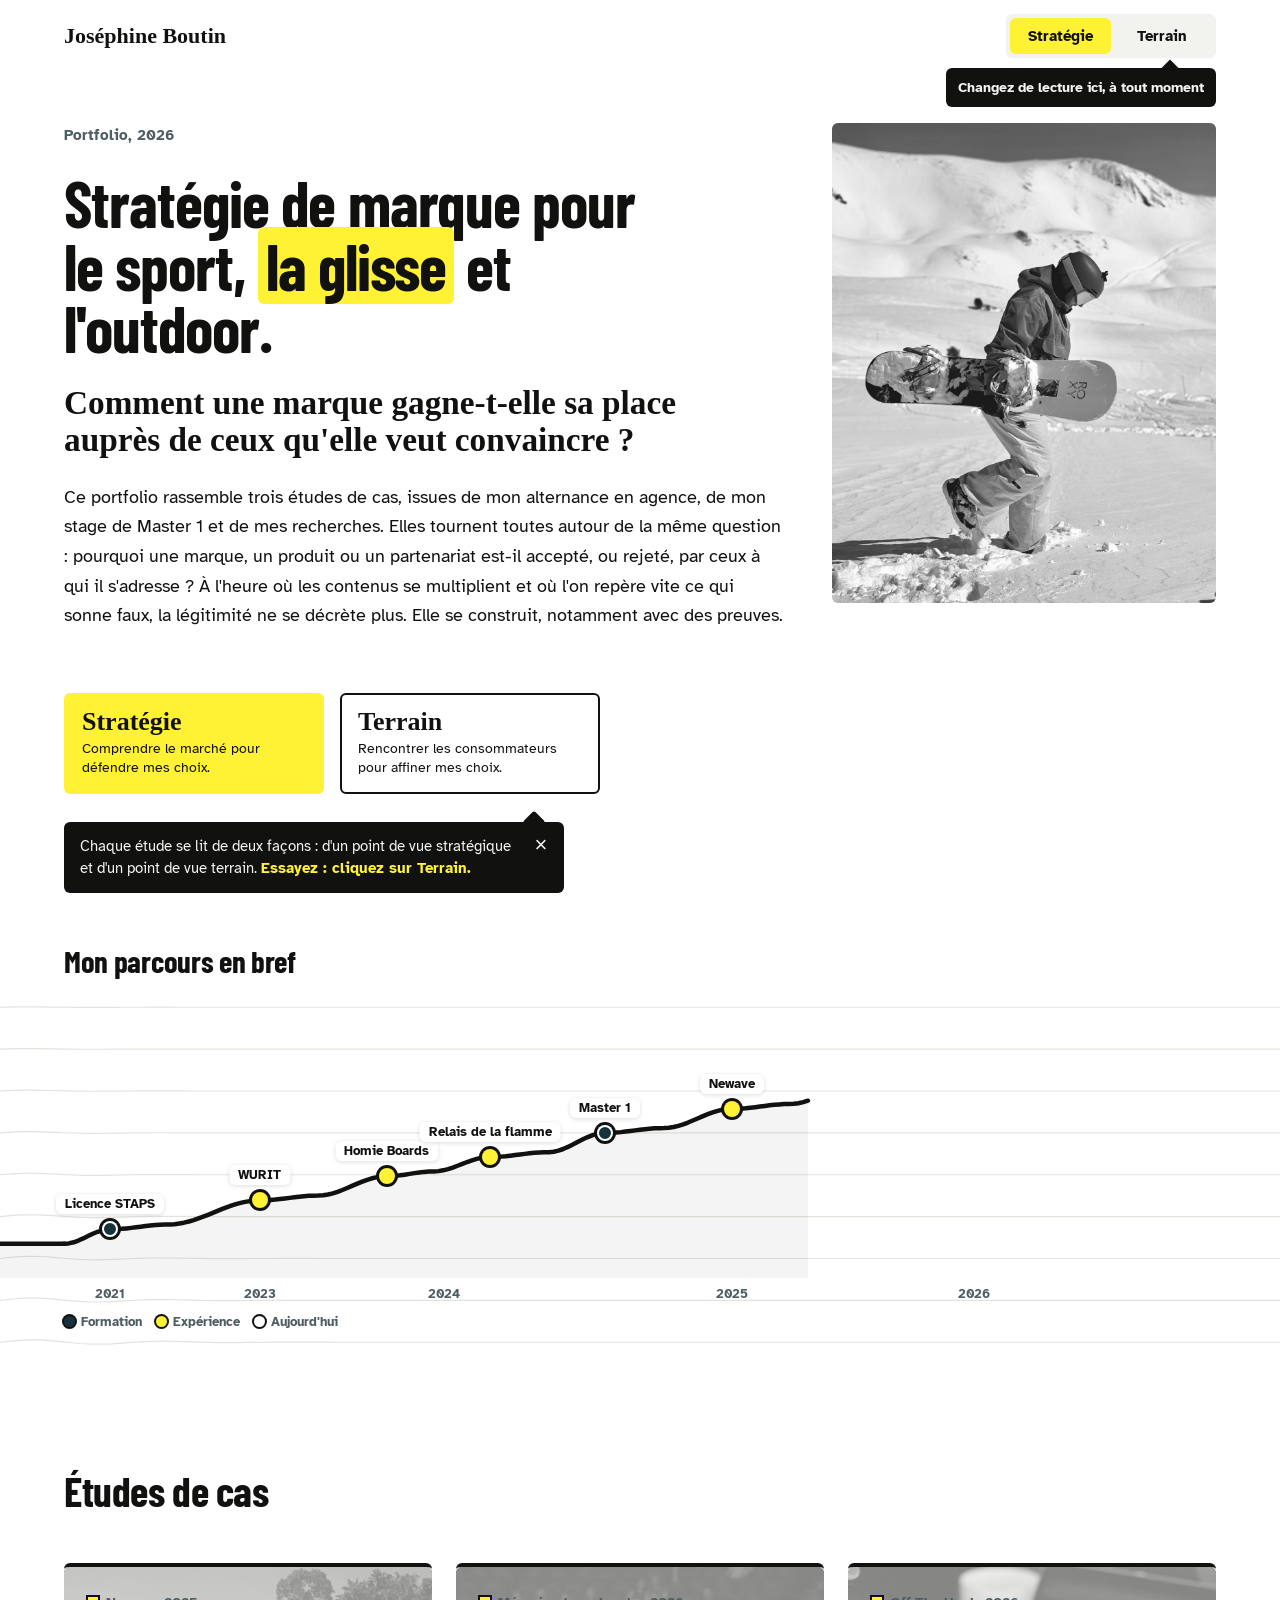
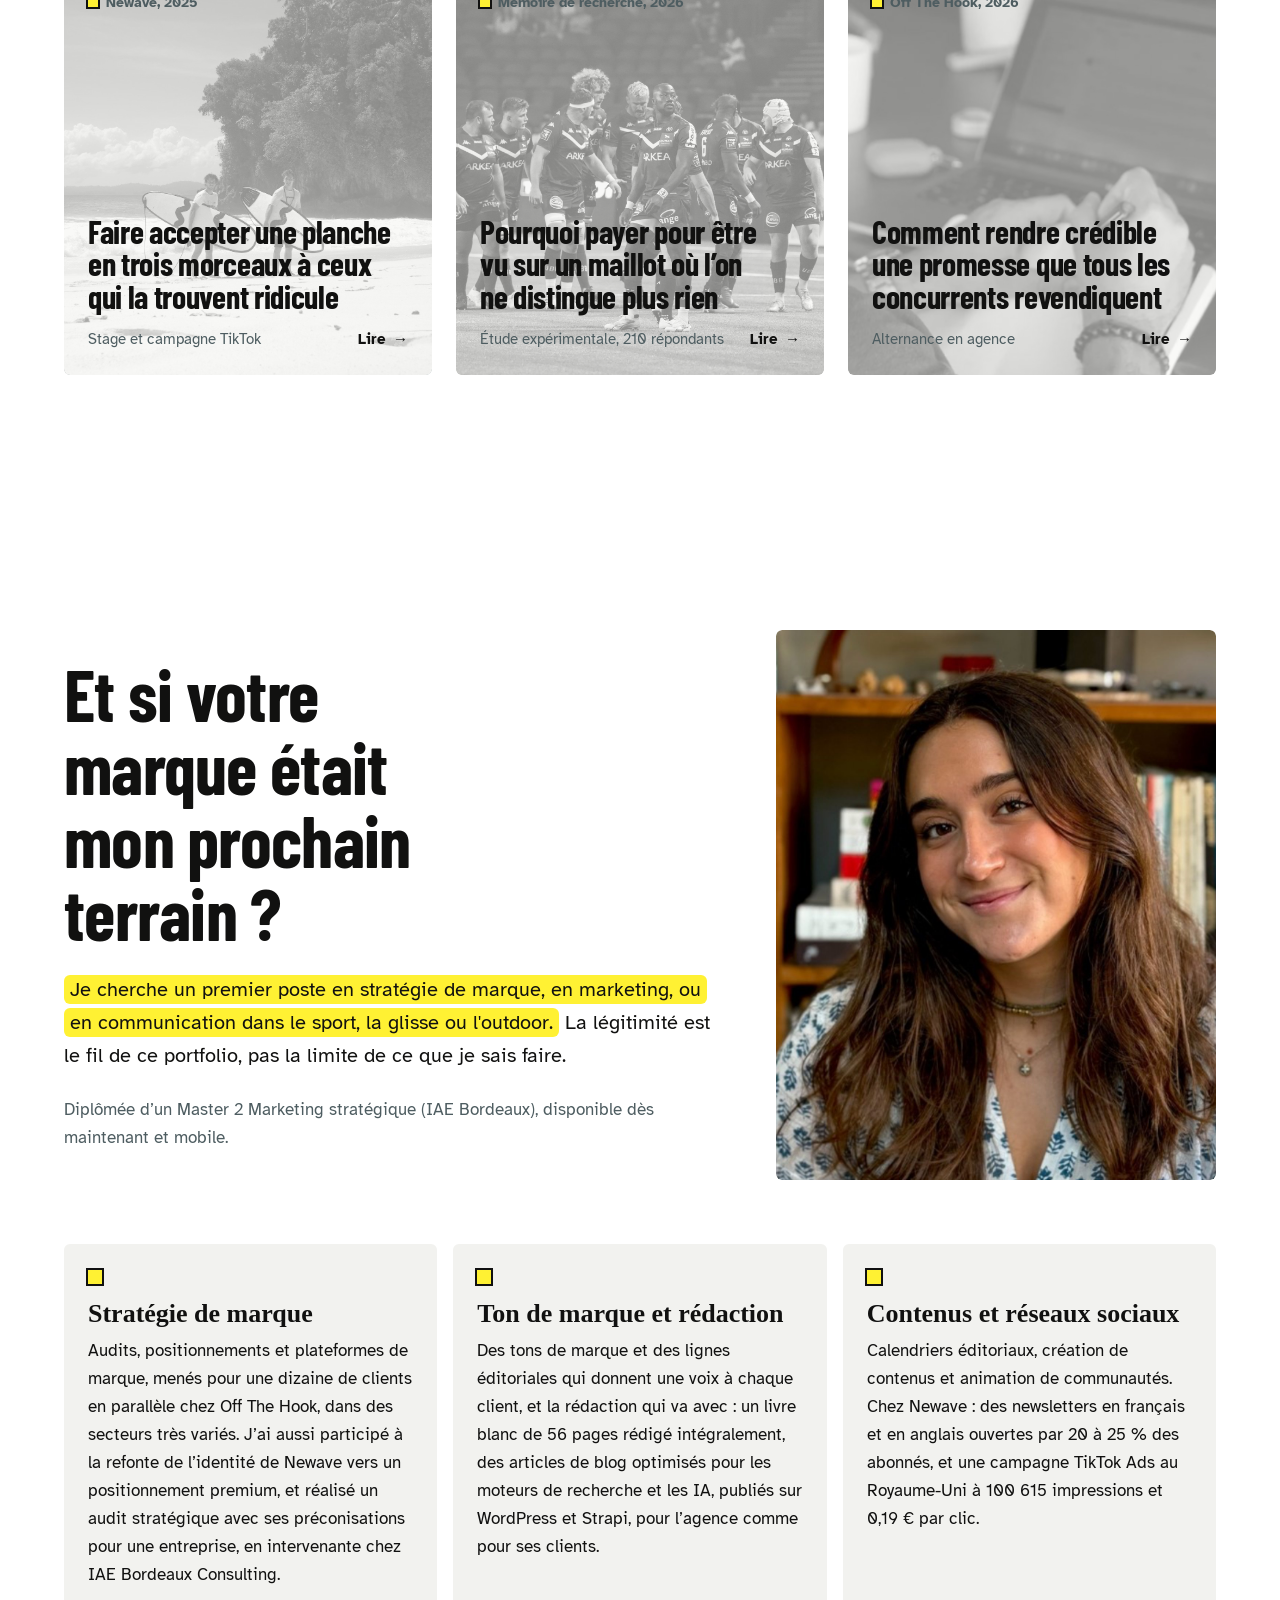
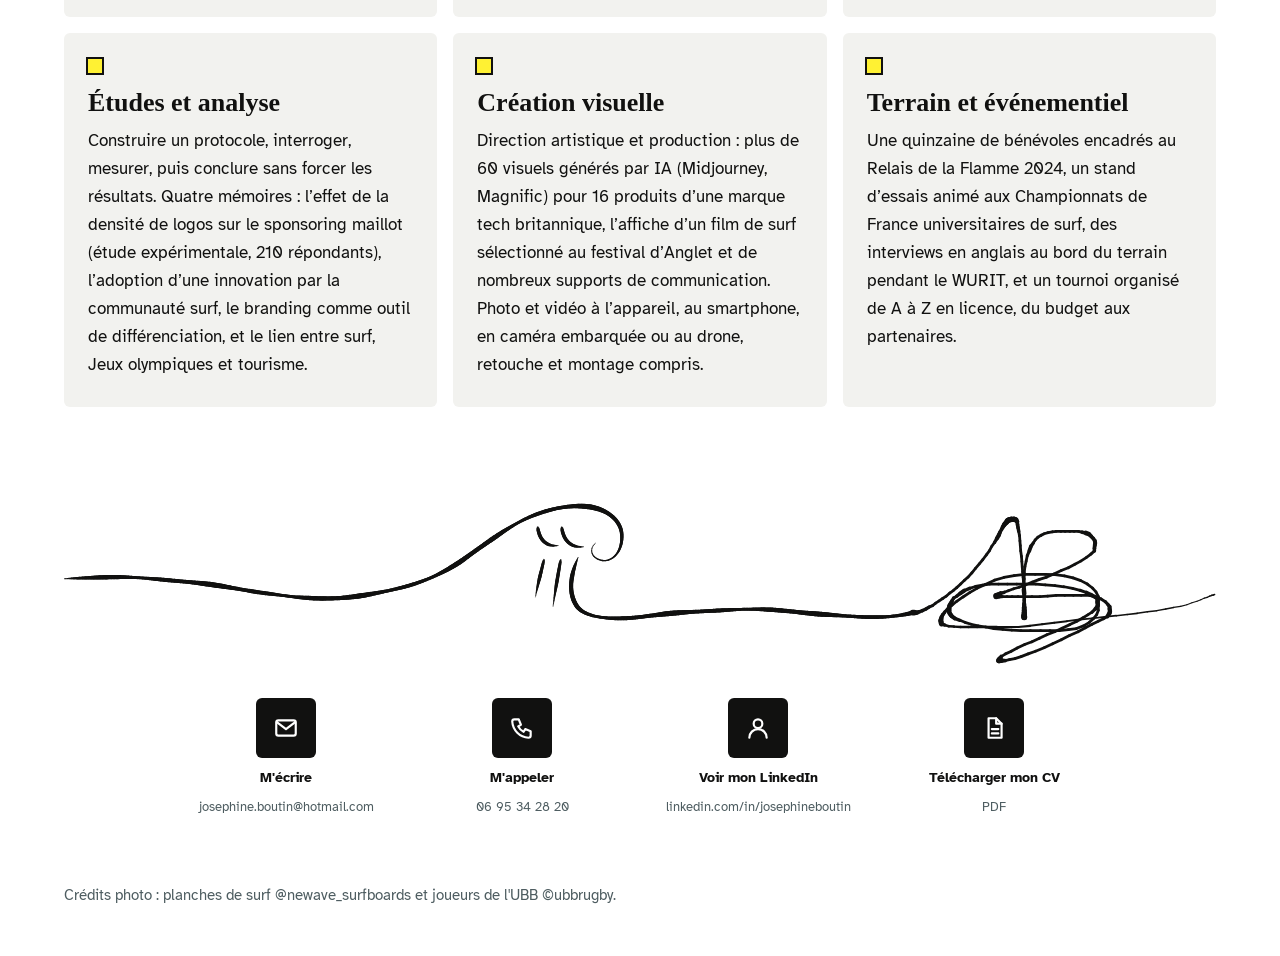
==== commit ab6e9c22: "Version à jour" ====
--- a/index.html
+++ b/index.html
@@ -6,6 +6,11 @@
 <meta name="robots" content="noindex, nofollow">
 <meta name="description" content="Portfolio de Joséphine Boutin, stratégie de marque pour le sport, la glisse et l'outdoor.">
 <title>Joséphine Boutin, portfolio</title>
+<link rel="icon" href="images/favicon.ico" sizes="any">
+<link rel="icon" type="image/png" sizes="32x32" href="images/favicon-32.png">
+<link rel="icon" type="image/png" sizes="192x192" href="images/favicon-192.png">
+<link rel="apple-touch-icon" href="images/apple-touch-icon.png">
+<meta name="theme-color" content="#111110">
 <link rel="stylesheet" href="https://api.fontshare.com/v2/css?f[]=zodiak@1&display=swap">
 <link rel="preconnect" href="https://fonts.googleapis.com">
 <link rel="preconnect" href="https://fonts.gstatic.com" crossorigin>
@@ -26,25 +31,27 @@
 </header>
 <main id="top">
   <section class="hero stage">
+    <figure class="hero-ph" id="hero-ph" aria-hidden="true"><img src="images/accueil-1.jpg" alt="" data-k="1" class=on><img src="images/accueil-2.jpg" alt="" data-k="2"><img src="images/accueil-3.jpg" alt="" data-k="3"><img src="images/accueil-4.jpg" alt="" data-k="4"><canvas class="hero-sig"></canvas></figure>
     <div class="curve" id="curve-home" data-curve="home" role="img" aria-label="Mon parcours, de la licence STAPS à aujourd'hui"></div>
     <div class="wrap stage-text">
       <span class="pro-kicker only-pro">Portfolio, 2026</span>
       <p class="pro-pos only-pro">Stratégie de marque pour le sport, <em>la glisse</em> et l'outdoor.</p>
       <h1 class="disp">Comment une marque gagne-t-elle sa place auprès de ceux qu'elle veut convaincre ?</h1>
       <div class="duo">
-        <p class="v intro" data-v="strategie">Ce portfolio rassemble trois études de cas, issues de mes stages, de mon alternance en agence et de mes recherches. Elles partent toutes de la même question : pourquoi une marque, un produit ou un partenariat est-il accepté, ou rejeté, par ceux à qui il s'adresse ? À l'heure où les contenus se multiplient et où l'on repère vite ce qui sonne faux, la légitimité ne se décrète plus. Elle se construit, avec des preuves.</p>
-        <p class="v intro" data-v="terrain">Je surfe depuis l'âge de 13 ans, je fais du snowboard depuis six ans et j'ai joué au badminton en compétition dès 2017. En licence STAPS, j'ai étudié le sport sous tous ses angles : sociologie, histoire, physiologie, biomécanique, psychologie, économie, droit, communication. Mais mon regard de pratiquante ne me suffit pas. Dans chacune de ces études, je suis allée chercher celui des autres : les surfeurs sur un stand à Anglet, les bénévoles sur un parcours olympique, les supporters interrogés sur un maillot.</p>
+        <p class="v intro" data-v="strategie">Ce portfolio rassemble trois études de cas, issues de mon alternance en agence, de mon stage de Master 1 et de mes recherches. Elles tournent toutes autour de la même question : pourquoi une marque, un produit ou un partenariat est-il accepté, ou rejeté, par ceux à qui il s'adresse ? À l'heure où les contenus se multiplient et où l'on repère vite ce qui sonne faux, la légitimité ne se décrète plus. Elle se construit, notamment avec des preuves.</p>
+        <p class="v intro" data-v="terrain">Je surfe depuis l'âge de 13 ans, je fais du snowboard depuis six ans et j'ai joué au badminton en compétition dès 2017. En licence STAPS, j'ai étudié le sport sous tous ses angles : sociologie, histoire, physiologie, biomécanique, psychologie, économie, droit, communication. Mais mon regard de pratiquante ne suffit pas. Dans chacune des études de ce portfolio, je suis allée chercher celui des autres : des surfeurs, des supporters, et plus de 200 personnes à travers un questionnaire.</p>
       </div>
       <div class="chooser" role="group" aria-label="Choisir la lecture" id="chooser">
-        <button type="button" class="choice" data-mode="strategie" aria-pressed="true"><b>Stratégie</b><span>Comprendre le marché, défendre mes choix.</span></button>
-        <button type="button" class="choice" data-mode="terrain" aria-pressed="false"><b>Terrain</b><span>Rencontrer ceux qui pratiquent, affiner mes choix.</span></button>
+        <button type="button" class="choice" data-mode="strategie" aria-pressed="true"><b>Stratégie</b><span>Comprendre le marché pour défendre mes choix.</span></button>
+        <button type="button" class="choice" data-mode="terrain" aria-pressed="false"><b>Terrain</b><span>Rencontrer les consommateurs pour affiner mes choix.</span></button>
       </div>
+      <div class="hint" id="hint" role="status" aria-live="polite" hidden></div>
     </div>
     <div class="stage-foot">
       <div class="wrap lanes" id="lanes" role="group" aria-label="Mon parcours côté terrain : les sports pratiqués depuis l'enfance">
-        <h2 class="titre lanes-title">Mon parcours en bref</h2>
+        <h2 class="titre lanes-title">Mon parcours sportif en bref</h2>
         <div class="lanes-plot">
-          <div class="lanes-band" style="--a:73.91%;--b:87.44%" aria-hidden="false"></div><button type="button" class="lp lp-band" style="--x:80.68%" data-i="3" data-when="2021 – 2024" data-title="Licence STAPS" data-text="Trois ans à essayer une quinzaine de sports, enseignés par des passionnés : athlétisme, natation, escalade, volley, golf, boxe, MMA, gymnastique, hip-hop, yoga… J'ai même continué en Master, avec l'option sport : snowboard et volley." aria-label="Licence STAPS, 2021 – 2024" aria-expanded="false"><span class="lp-label" aria-hidden="true">Licence STAPS</span></button>
+          <div class="lanes-band" style="--a:73.91%;--b:87.44%" aria-hidden="false"></div><button type="button" class="lp lp-band" style="--x:80.68%" data-i="3" data-when="2021 - 2024" data-title="Licence STAPS" data-text="Trois ans à essayer une quinzaine de sports, enseignés par des passionnés : athlétisme, natation, escalade, volley, golf, boxe, MMA, gymnastique, hip-hop, yoga… J'ai même continué en Master, avec l'option sport : snowboard et volley." aria-label="Licence STAPS, 2021 - 2024" aria-expanded="false"><span class="lp-label" aria-hidden="true">Licence STAPS</span></button>
         <div class="lane live" style="--a:2.9%;--b:100%;--d:0ms">
           <span class="lane-line" aria-hidden="true"></span>
           <span class="lane-cap" aria-hidden="true"><b>Ski</b> depuis 2007</span>
@@ -52,13 +59,13 @@
         </div>
         <div class="lane" style="--a:12.56%;--b:60.87%;--d:120ms">
           <span class="lane-line" aria-hidden="true"></span>
-          <span class="lane-cap" aria-hidden="true"><b>Équitation</b> 2009 – 2019</span>
+          <span class="lane-cap" aria-hidden="true"><b>Équitation</b> 2009 - 2019</span>
           
         </div>
         <div class="lane live" style="--a:46.38%;--b:100%;--d:240ms">
           <span class="lane-line" aria-hidden="true"></span>
           <span class="lane-cap" aria-hidden="true"><b>Surf</b> depuis 2016</span>
-          <button type="button" class="lp" style="--x:48.79%" data-i="0" data-when="2016" data-title="Lacanau" data-text="Mon père est un mordu de surf, et c'est lui qui m'a mise à l'eau, au milieu de sa collection de planches. J'ai appris sur un malibu immense, en lycra ou dans une combinaison trop grande selon la saison. Les débuts n'ont pas toujours été faciles, mais je n'ai pas lâché." aria-label="Lacanau, 2016" aria-expanded="false"><span class="lp-label" aria-hidden="true">Lacanau</span></button><button type="button" class="lp" style="--x:87.92%" data-i="5" data-when="2024" data-title="Lacanau Pro" data-text="Une compétition que j'ai toujours suivie : mes grands-parents vivent à Lacanau, et mon père a fait partie de son comité d'organisation de 1989 à 2000. En 2024, c'était à mon tour d'y prendre part, comme bénévole au merchandising." aria-label="Lacanau Pro, 2024" aria-expanded="false"><span class="lp-label" aria-hidden="true">Lacanau Pro</span></button><button type="button" class="lp end" style="--x:97%" data-i="6" data-when="2026" data-title="Le Maroc" data-text="Pour fêter la fin de mes études, je me suis offert un surfcamp au Maroc en septembre 2026, avec une seule idée en tête : surfer tous les jours." aria-label="Le Maroc, 2026" aria-expanded="false"><span class="lp-label" aria-hidden="true">Le Maroc</span></button>
+          <button type="button" class="lp" style="--x:48.79%" data-i="0" data-when="2016" data-title="Lacanau" data-text="Mon père est un mordu de surf, et c'est lui qui m'a mise à l'eau, au milieu de sa collection de planches. J'ai appris sur un malibu immense, en lycra ou dans une combinaison bien trop grande selon la saison. Les débuts n'ont pas toujours été faciles, mais je n'ai pas lâché. Une combinaison et une planche à ma taille plus tard, je surfe dès que j’en ai l’occasion." aria-label="Lacanau, 2016" aria-expanded="false"><span class="lp-label" aria-hidden="true">Lacanau</span></button><button type="button" class="lp" style="--x:87.92%" data-i="5" data-when="2024" data-title="Lacanau Pro" data-text="Une compétition que j'ai toujours suivie : mes grands-parents vivent à Lacanau et mon père a fait partie du comité d'organisation de 1989 à 2000. En 2024, c'était à mon tour d'y prendre part, comme bénévole au merchandising." aria-label="Lacanau Pro, 2024" aria-expanded="false"><span class="lp-label" aria-hidden="true">Lacanau Pro</span></button><button type="button" class="lp end" style="--x:97%" data-i="6" data-when="2026" data-title="Le Maroc" data-text="Pour fêter la fin de mes études, je suis partie en surfcamp à Tamraght, au Maroc, en septembre 2026, avec une seule idée en tête : surfer tous les jours." aria-label="Le Maroc, 2026" aria-expanded="false"><span class="lp-label" aria-hidden="true">Le Maroc</span></button>
         </div>
         <div class="lane live" style="--a:46.38%;--b:100%;--d:360ms">
           <span class="lane-line" aria-hidden="true"></span>
@@ -91,7 +98,7 @@
         <span class="ph ph-b" aria-hidden="true"><img src="images/carte-maillot.jpg" alt="" loading="lazy" onerror="this.remove()"></span>
         <span class="pill">Mémoire de recherche, 2026</span>
         <span class="card-body">
-          <h3 class="titre">Sur un maillot trop chargé, même le sponsor principal y perd</h3>
+          <h3 class="titre">Pourquoi payer pour être vu sur un maillot où l’on ne distingue plus rien</h3>
           <span class="meta"><span class="soon">Étude expérimentale, 210 répondants</span><span class="go">Lire <i>→</i></span></span>
         </span>
       </a>
@@ -99,8 +106,8 @@
         <span class="ph ph-c" aria-hidden="true"><img src="images/carte-agence.jpg" alt="" loading="lazy" onerror="this.remove()"></span>
         <span class="pill">Off The Hook, 2026</span>
         <span class="card-body">
-          <h3 class="titre">Prouver une expertise plutôt que l'affirmer</h3>
-          <span class="meta"><span class="soon">Livre blanc et ligne éditoriale</span><span class="go">Lire <i>→</i></span></span>
+          <h3 class="titre">Comment rendre crédible une promesse que tous les concurrents revendiquent</h3>
+          <span class="meta"><span class="soon">Alternance en agence</span><span class="go">Lire <i>→</i></span></span>
         </span>
       </a>
     </div>
@@ -110,26 +117,28 @@
     <div class="end-head">
       <div class="end-txt">
     <h2 class="titre" id="t-end">Et si votre marque était mon prochain terrain ?</h2>
-    <p class="lead"><span class="hl hl-lead">Je cherche un premier poste en marketing ou en stratégie de marque dans le sport, la glisse ou l'outdoor.</span> La légitimité est le fil de ce portfolio, pas la limite de ce que je sais faire.</p>
+    <p class="lead"><span class="hl hl-lead">Je cherche un premier poste en stratégie de marque, en marketing, ou en communication dans le sport, la glisse ou l'outdoor.</span> La légitimité est le fil de ce portfolio, pas la limite de ce que je sais faire.</p>
+    <p class="lead-sub">Diplômée d’un Master 2 Marketing stratégique (IAE Bordeaux), disponible dès maintenant et mobile.</p>
       </div>
       <figure class="portrait"><img src="images/portrait-josephine.jpg" alt="Portrait de Joséphine Boutin" width="1200" height="1500"></figure>
     </div>
     <div class="proofs">
-      <div class="proof"><b>Stratégie de marque</b><p>Consultante en alternance chez Off The Hook, agence de branding : audits, positionnements, plateformes de marque, tons de marque et lignes éditoriales pour des clients de secteurs très variés.</p></div>
-      <div class="proof"><b>Rédaction</b><p>Un livre blanc de 56 pages pour un client, rédigé intégralement, et des articles de blog pour l'agence comme pour ses clients.</p></div>
-      <div class="proof"><b>IA générative</b><p>60 images générées pour 16 produits d'une marque tech britannique.</p></div>
-      <div class="proof"><b>Photo &amp; vidéo</b><p>Je photographie et je filme à l'appareil (Sony a6400) comme au smartphone, en caméra embarquée ou au drone, puis je monte mes vidéos moi-même.</p></div>
-      <div class="proof"><b>Anglais</b><p>Des interviews en anglais au bord du terrain pendant le WURIT.</p></div>
-      <div class="proof"><b>Encadrer</b><p>Une quinzaine de bénévoles au Relais de la Flamme, des groupes de 12 à 60 enfants en colonie depuis 2021.</p></div>
+      <div class="proof"><b>Stratégie de marque</b><p>Audits, positionnements et plateformes de marque, menés pour une dizaine de clients en parallèle chez Off The Hook, dans des secteurs très variés. J’ai aussi participé à la refonte de l’identité de Newave vers un positionnement premium, et réalisé un audit stratégique avec ses préconisations pour une entreprise, en intervenante chez IAE Bordeaux Consulting.</p></div>
+      <div class="proof"><b>Ton de marque et rédaction</b><p>Des tons de marque et des lignes éditoriales qui donnent une voix à chaque client, et la rédaction qui va avec : un livre blanc de 56 pages rédigé intégralement, des articles de blog optimisés pour les moteurs de recherche et les IA, publiés sur WordPress et Strapi, pour l’agence comme pour ses clients.</p></div>
+      <div class="proof"><b>Contenus et réseaux sociaux</b><p>Calendriers éditoriaux, création de contenus et animation de communautés. Chez Newave : des newsletters en français et en anglais ouvertes par 20 à 25 % des abonnés, et une campagne TikTok Ads au Royaume-Uni à 100 615 impressions et 0,19 € par clic.</p></div>
+      <div class="proof"><b>Études et analyse</b><p>Construire un protocole, interroger, mesurer, puis conclure sans forcer les résultats. Quatre mémoires : l’effet de la densité de logos sur le sponsoring maillot (étude expérimentale, 210 répondants), l’adoption d’une innovation par la communauté surf, le branding comme outil de différenciation, et le lien entre surf, Jeux olympiques et tourisme.</p></div>
+      <div class="proof"><b>Création visuelle</b><p>Direction artistique et production : plus de 60 visuels générés par IA (Midjourney, Magnific) pour 16 produits d’une marque tech britannique, l’affiche d’un film de surf sélectionné au festival d’Anglet et de nombreux supports de communication. Photo et vidéo à l’appareil, au smartphone, en caméra embarquée ou au drone, retouche et montage compris.</p></div>
+      <div class="proof"><b>Terrain et événementiel</b><p>Une quinzaine de bénévoles encadrés au Relais de la Flamme 2024, un stand d’essais animé aux Championnats de France universitaires de surf, des interviews en anglais au bord du terrain pendant le WURIT, et un tournoi organisé de A à Z en licence, du budget aux partenaires.</p></div>
     </div>
     <canvas class="sign" id="sign" aria-label="Ma signature : une ligne qui devient vague, puis mes initiales"></canvas>
     <div class="contact">
       <a class="c-mail" href="mailto:josephine.boutin@hotmail.com"><span class="ic"><svg viewBox="0 0 24 24" aria-hidden="true"><rect x="3" y="5" width="18" height="14" rx="2"></rect><path d="M3.5 6.5 12 13l8.5-6.5"></path></svg></span>M'écrire<small>josephine.boutin@hotmail.com</small></a>
       <a class="c-tel" href="tel:+33695342820"><span class="ic"><svg viewBox="0 0 24 24" aria-hidden="true"><path d="M5 4h4l2 5-2.5 1.5a11 11 0 0 0 5 5L15 13l5 2v4a2 2 0 0 1-2 2A16 16 0 0 1 3 6a2 2 0 0 1 2-2"></path></svg></span>M'appeler<small>06 95 34 28 20</small></a>
       <a class="c-in" href="https://www.linkedin.com/in/josephineboutin/" target="_blank" rel="noopener"><span class="ic"><svg viewBox="0 0 24 24" aria-hidden="true"><circle cx="12" cy="8" r="4"></circle><path d="M4 21a8 8 0 0 1 16 0"></path></svg></span>Voir mon LinkedIn<small>linkedin.com/in/josephineboutin</small></a>
+      <a class="c-cv" href="cv-josephine-boutin.pdf" target="_blank" rel="noopener"><span class="ic"><svg viewBox="0 0 24 24" aria-hidden="true"><path d="M7 3h7l5 5v13H7z"></path><path d="M14 3v5h5"></path><path d="M10 13h6M10 17h6"></path></svg></span>Télécharger mon CV<small>PDF</small></a>
     </div>
   </footer>
-  <p class="wrap proto">Crédits photo : joueurs de l'UBB, © UBB Rugby.</p>
+  <p class="wrap proto">Crédits photo : planches de surf @newave_surfboards et joueurs de l'UBB ©ubbrugby.</p>
 </main>
 <canvas id="wake" aria-hidden="true"></canvas>
 <canvas id="wipe" aria-hidden="true"></canvas>
--- a/assets/site.css
+++ b/assets/site.css
@@ -427,14 +427,15 @@
 :root.pro .card:hover .card-body, :root.pro .card:focus-visible .card-body { background: var(--encre); color: var(--galet); padding: 16px 18px; }
 :root.pro .card:hover .card-body .soon, :root.pro .card:focus-visible .card-body .soon { color: var(--gris-clair); }
 :root.pro .card:hover .pill, :root.pro .card:focus-visible .pill { color: var(--encre); }
-@media (hover: none) {
-  :root.pro .card { color: var(--fg); }
-  :root.pro .card .ph { opacity: 1; }
-  :root.pro .card .ph::after { opacity: 1; }
-  :root.pro .card .card-body { background: var(--encre); color: var(--galet); padding: 16px 18px; }
-  :root.pro .card .card-body .soon { color: var(--gris-clair); }
-  :root.pro .card .pill { color: var(--encre); }
-}
+@media (hover: none) { :root.pro .card { color: var(--fg); } :root.pro .card .ph { opacity: .5; } :root.pro .card .soon { color: var(--soft); } }
+:root.pro .card.pressed { color: var(--fg); }
+:root.pro .card.pressed .ph { opacity: 1; transition-duration: 180ms; }
+:root.pro .card.pressed .ph img { filter: grayscale(1) contrast(1.08); transition-duration: 180ms; }
+:root.pro .card.pressed .ph::after { opacity: 1; transition-duration: 180ms; }
+:root.pro .card.pressed .card-body { background: var(--encre); color: var(--galet); padding: 16px 18px; transition-duration: 180ms; }
+:root.pro .card.pressed .card-body .soon { color: var(--gris-clair); }
+:root.pro .card.pressed .pill { color: var(--encre); }
+:root.pro .card.pressed { transform: scale(.985); transition: transform 150ms var(--ease); }
 .end.short { padding-top: var(--s-block); }
 .back { display: inline-flex; gap: 8px; align-items: center; font-weight: 700; font-size: 15px; text-decoration: none; color: var(--soft); }
 .back:hover { color: var(--fg); }
@@ -448,6 +449,48 @@
 /* Bandeau derrière la barre de chapitres : le texte ne passe plus autour de la pastille */
 .chapbar::before { content: ""; position: absolute; inset: -4px 0 -10px; z-index: -1; background: color-mix(in srgb, var(--bg) 78%, transparent); backdrop-filter: blur(8px); -webkit-backdrop-filter: blur(8px); -webkit-mask: linear-gradient(#000 75%, transparent); mask: linear-gradient(#000 75%, transparent); pointer-events: none; }
 .case-stage .curve { margin-top: 56px; }
+@media (min-width: 761px) { .kpis:has(> div:nth-child(3):last-child) { grid-template-columns: repeat(3, minmax(0, 1fr)); } }
+.end .lead-sub { margin: 0; font-size: 17px; color: var(--soft); max-width: 60ch; }
+.contact:has(.c-cv) { grid-template-columns: repeat(4, minmax(0, 220px)); }
+@media (max-width: 560px) { .contact:has(.c-cv) { grid-template-columns: minmax(0, 1fr); } }
+.contact a.c-cv { --c: #111110; }
+:root[data-lecture="terrain"] .contact a.c-cv { --c: #FFF133; }
+.heard .heard-s { font-size: 17px; line-height: 1.45; background: var(--surface); padding: 10px 16px; max-width: 46ch; }
+.heard .heard-s:nth-of-type(2) { margin-left: clamp(16px, 4vw, 48px); }
+.chap.alt .heard .heard-s { background: var(--bg); }
+:root[data-lecture="terrain"] .case-stage .curve-title { opacity: 0; }
+.case-stage .curve .curve-title { transition: opacity 400ms var(--ease); font-size: clamp(20px, 1.9vw, 26px); line-height: 1.15; max-width: 60%; white-space: normal; }
+/* ---------- Photos de l'accueil (grand écran) ---------- */
+.hero-ph { display: none; }
+@media (min-width: 900px) {
+  :root { --phw: clamp(280px, 30vw, 430px); }
+  .hero .stage-text { padding-right: calc(var(--phw) + 56px); }
+  .hero-ph { display: block; position: absolute; z-index: 3; margin: 0; right: var(--edge); top: 0; width: var(--phw); height: calc(var(--phw) * 1.25); overflow: visible; background: #F2F2EF; will-change: width, height, top; }
+  .hero-ph img { position: absolute; inset: 0; width: 100%; height: 100%; object-fit: cover; opacity: 0; transition: opacity 450ms var(--ease); }
+  .hero-ph img.on { opacity: 1; }
+  .hero-ph .hero-sig { position: absolute; left: -10%; width: 150%; bottom: 6%; opacity: 0; transition: opacity 300ms var(--ease); pointer-events: none; filter: drop-shadow(0 1px 2px rgba(0,0,0,.35)); }
+  .hero-ph.signed .hero-sig { opacity: 1; }
+}
+
+/* ---------- Bulle d'explication (accueil, première visite) ---------- */
+.hint { position: relative; pointer-events: auto; max-width: 440px; margin-top: 4px; background: var(--encre); color: var(--galet); padding: 14px 44px 14px 16px; font-size: 15px; line-height: 1.45; opacity: 0; transform: translateY(8px); transition: opacity 400ms var(--ease), transform 400ms var(--ease), background-color 400ms var(--ease), color 400ms var(--ease); }
+:root[data-lecture="terrain"] .hint { background: #F2F2EF; color: #141413; }
+.hint.on { opacity: 1; transform: none; }
+.hint::before { content: ""; position: absolute; top: -8px; left: var(--ax, 70%); width: 16px; height: 16px; background: inherit; transform: rotate(45deg); }
+:root.pro body .hint::before { border-radius: 2px !important; }
+.hint b { color: var(--jaune); }
+:root[data-lecture="terrain"] .hint b { color: #141413; background: var(--jaune); padding: 0 4px; }
+.hint .x { position: absolute; top: 8px; right: 8px; width: 30px; height: 30px; border: 0; background: none; color: inherit; font-size: 22px; line-height: 1; cursor: pointer; }
+.hint .ok { display: inline-block; margin-top: 10px; appearance: none; border: 0; background: var(--jaune); color: var(--encre); font: 700 14px var(--f-texte); padding: 8px 14px; cursor: pointer; }
+.choice.pulse { animation: choice-pulse 1.6s ease-in-out 3; }
+@keyframes choice-pulse { 0%, 100% { box-shadow: 0 0 0 0 rgba(255,241,51,0); } 50% { box-shadow: 0 0 0 8px rgba(255,241,51,.55); } }
+/* Étiquette du bandeau, la première fois que le bouton apparaît */
+.bar .toggle-tag { position: absolute; top: calc(100% - 4px); right: var(--edge); z-index: 30; background: var(--encre); color: var(--galet); font-size: 14px; font-weight: 700; padding: 8px 12px; opacity: 0; transform: translateY(-6px); transition: opacity 350ms var(--ease), transform 350ms var(--ease); pointer-events: none; white-space: nowrap; }
+:root[data-lecture="terrain"] .bar .toggle-tag { background: #F2F2EF; color: #141413; }
+.bar .toggle-tag::before { content: ""; position: absolute; top: -6px; right: 40px; width: 12px; height: 12px; background: inherit; transform: rotate(45deg); }
+.bar .toggle-tag.on { opacity: 1; transform: none; }
+@media (prefers-reduced-motion: reduce) { .choice.pulse { animation: none; } }
+
 /* ---------- Parcours côté Terrain : les sports, piste par piste ---------- */
 .hero .stage-foot { position: relative; z-index: 2; pointer-events: none; height: clamp(460px, 36vw, 500px); }
 .lanes { position: absolute; inset: 0; display: grid; grid-template-rows: auto 1fr; gap: 28px; padding-top: 40px; padding-bottom: 24px; opacity: 0; visibility: hidden; transition: opacity 500ms var(--ease), visibility 0s 500ms; }
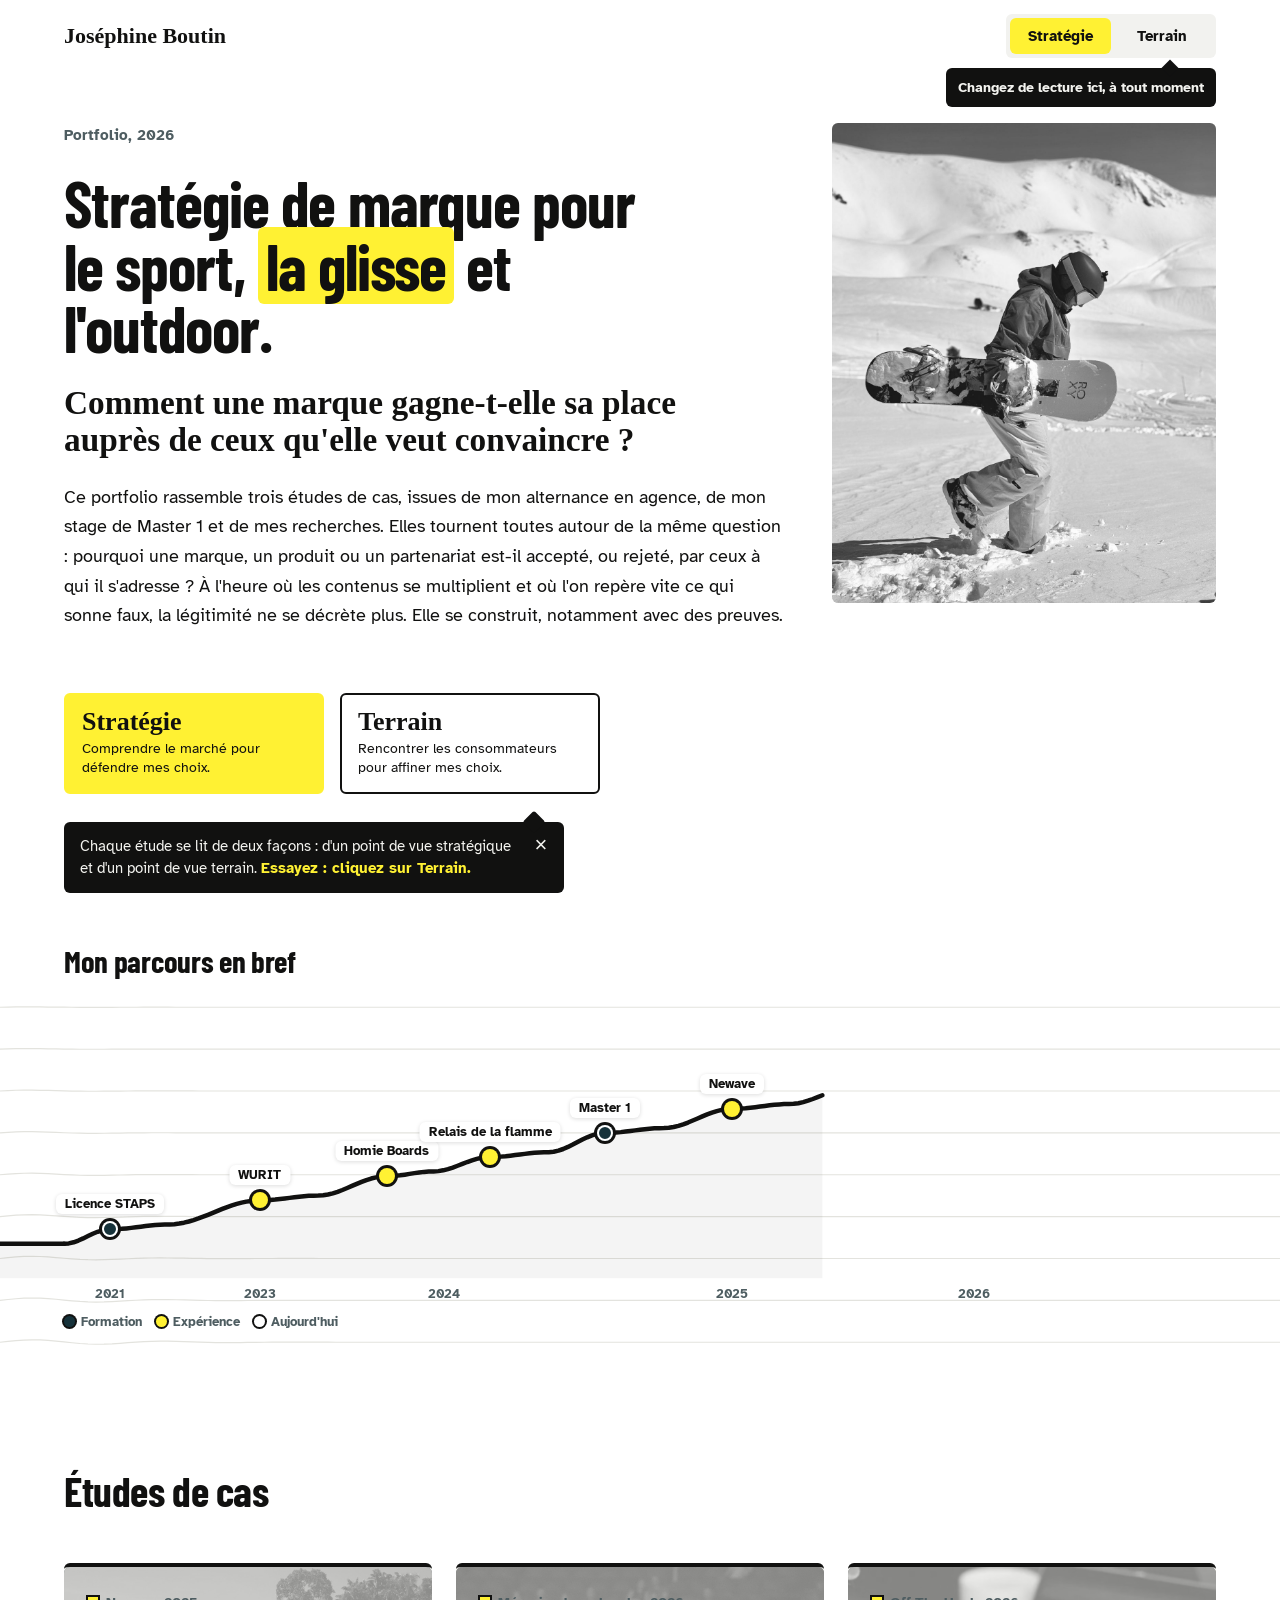
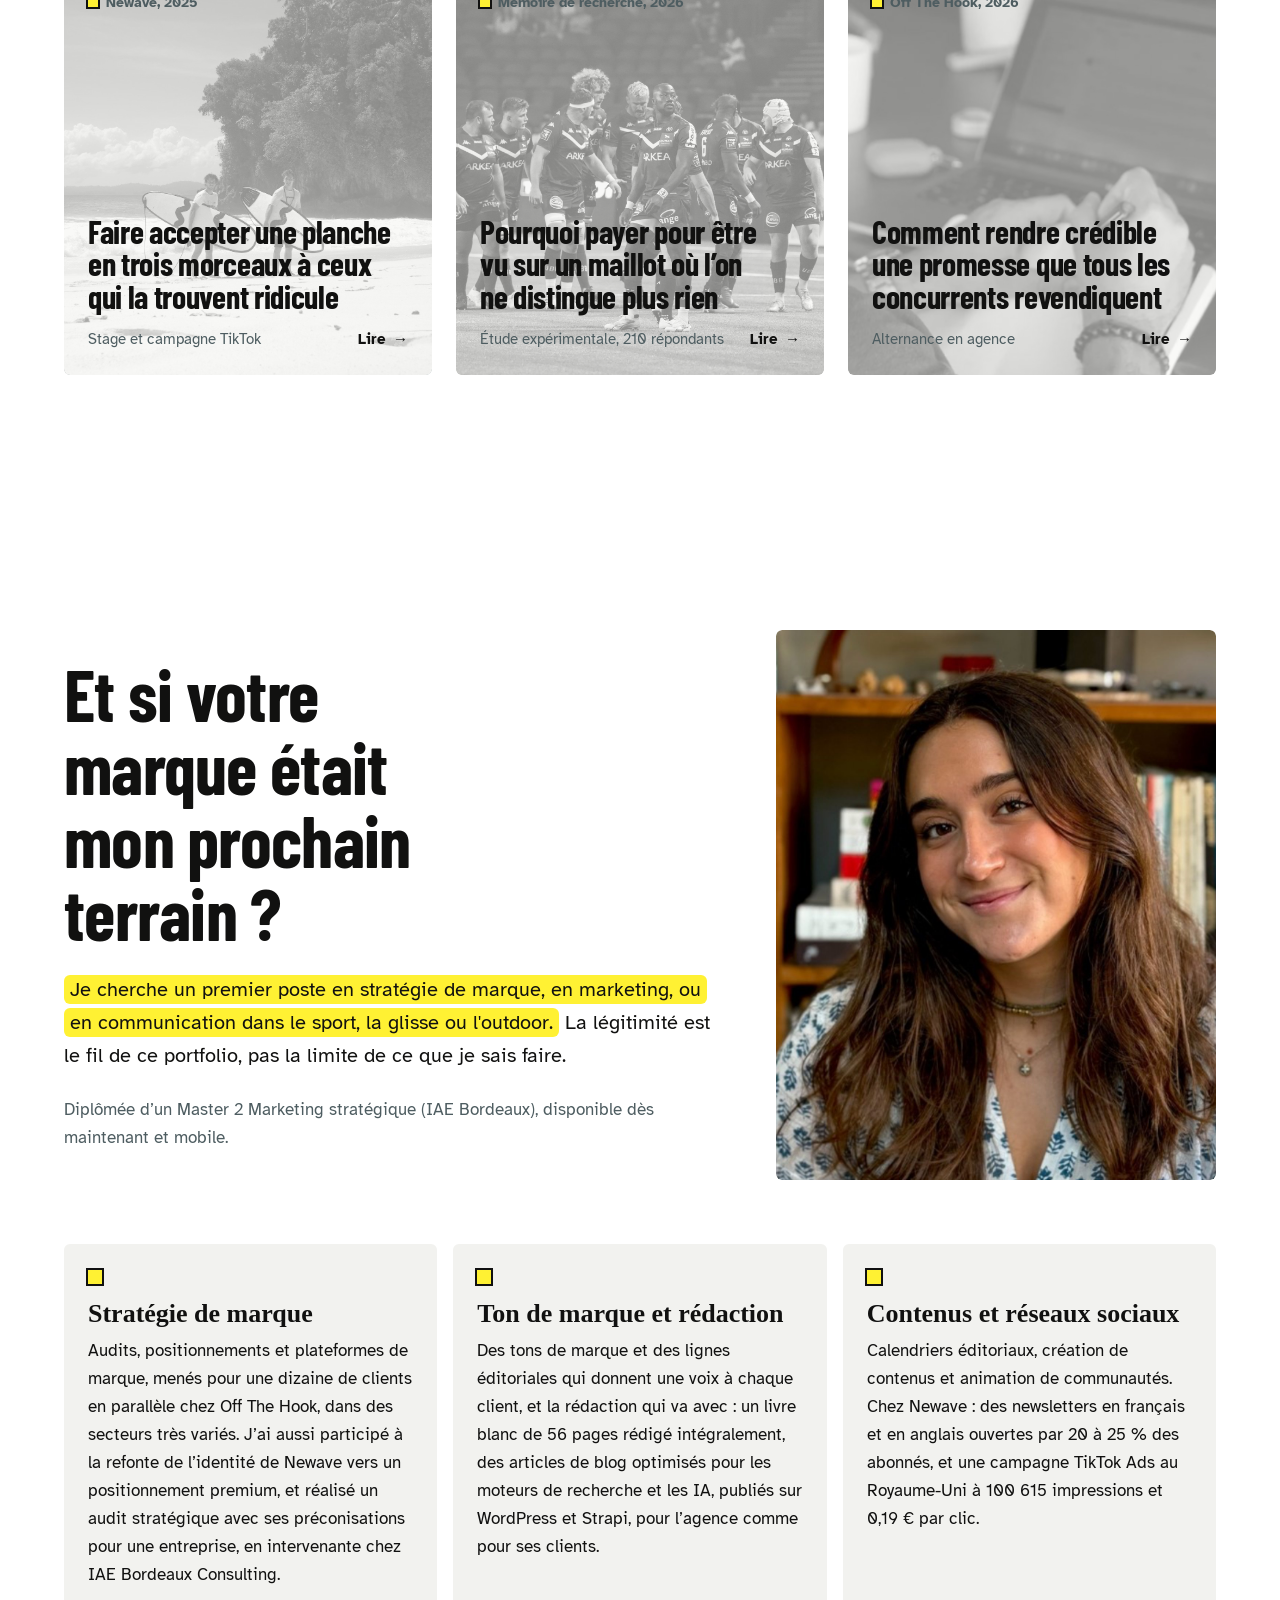
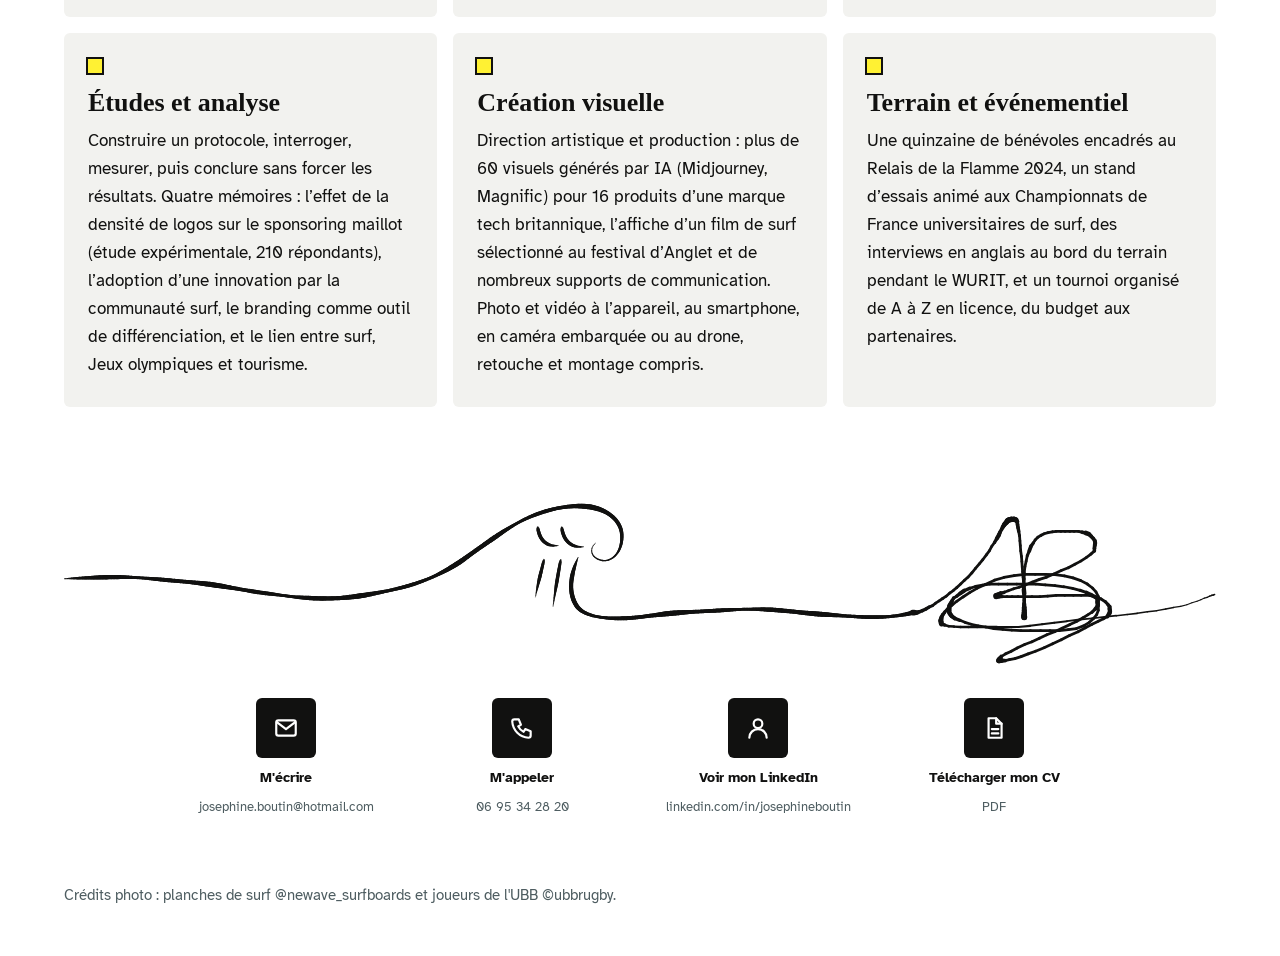
==== commit 25cb56a6: "VDEF" ====
--- a/index.html
+++ b/index.html
@@ -11,6 +11,16 @@
 <link rel="icon" type="image/png" sizes="192x192" href="images/favicon-192.png">
 <link rel="apple-touch-icon" href="images/apple-touch-icon.png">
 <meta name="theme-color" content="#111110">
+<meta property="og:type" content="website">
+<meta property="og:locale" content="fr_FR">
+<meta property="og:site_name" content="Joséphine Boutin, portfolio">
+<meta property="og:title" content="Joséphine Boutin, portfolio">
+<meta property="og:description" content="Portfolio de Joséphine Boutin, stratégie de marque pour le sport, la glisse et l'outdoor.">
+<meta property="og:image" content="https://josephineboutin.github.io/portfolio/images/partage.jpg">
+<meta property="og:image:width" content="1200">
+<meta property="og:image:height" content="630">
+<meta property="og:image:alt" content="Joséphine Boutin, stratégie de marque pour le sport, la glisse et l'outdoor">
+<meta name="twitter:card" content="summary_large_image">
 <link rel="stylesheet" href="https://api.fontshare.com/v2/css?f[]=zodiak@1&display=swap">
 <link rel="preconnect" href="https://fonts.googleapis.com">
 <link rel="preconnect" href="https://fonts.gstatic.com" crossorigin>
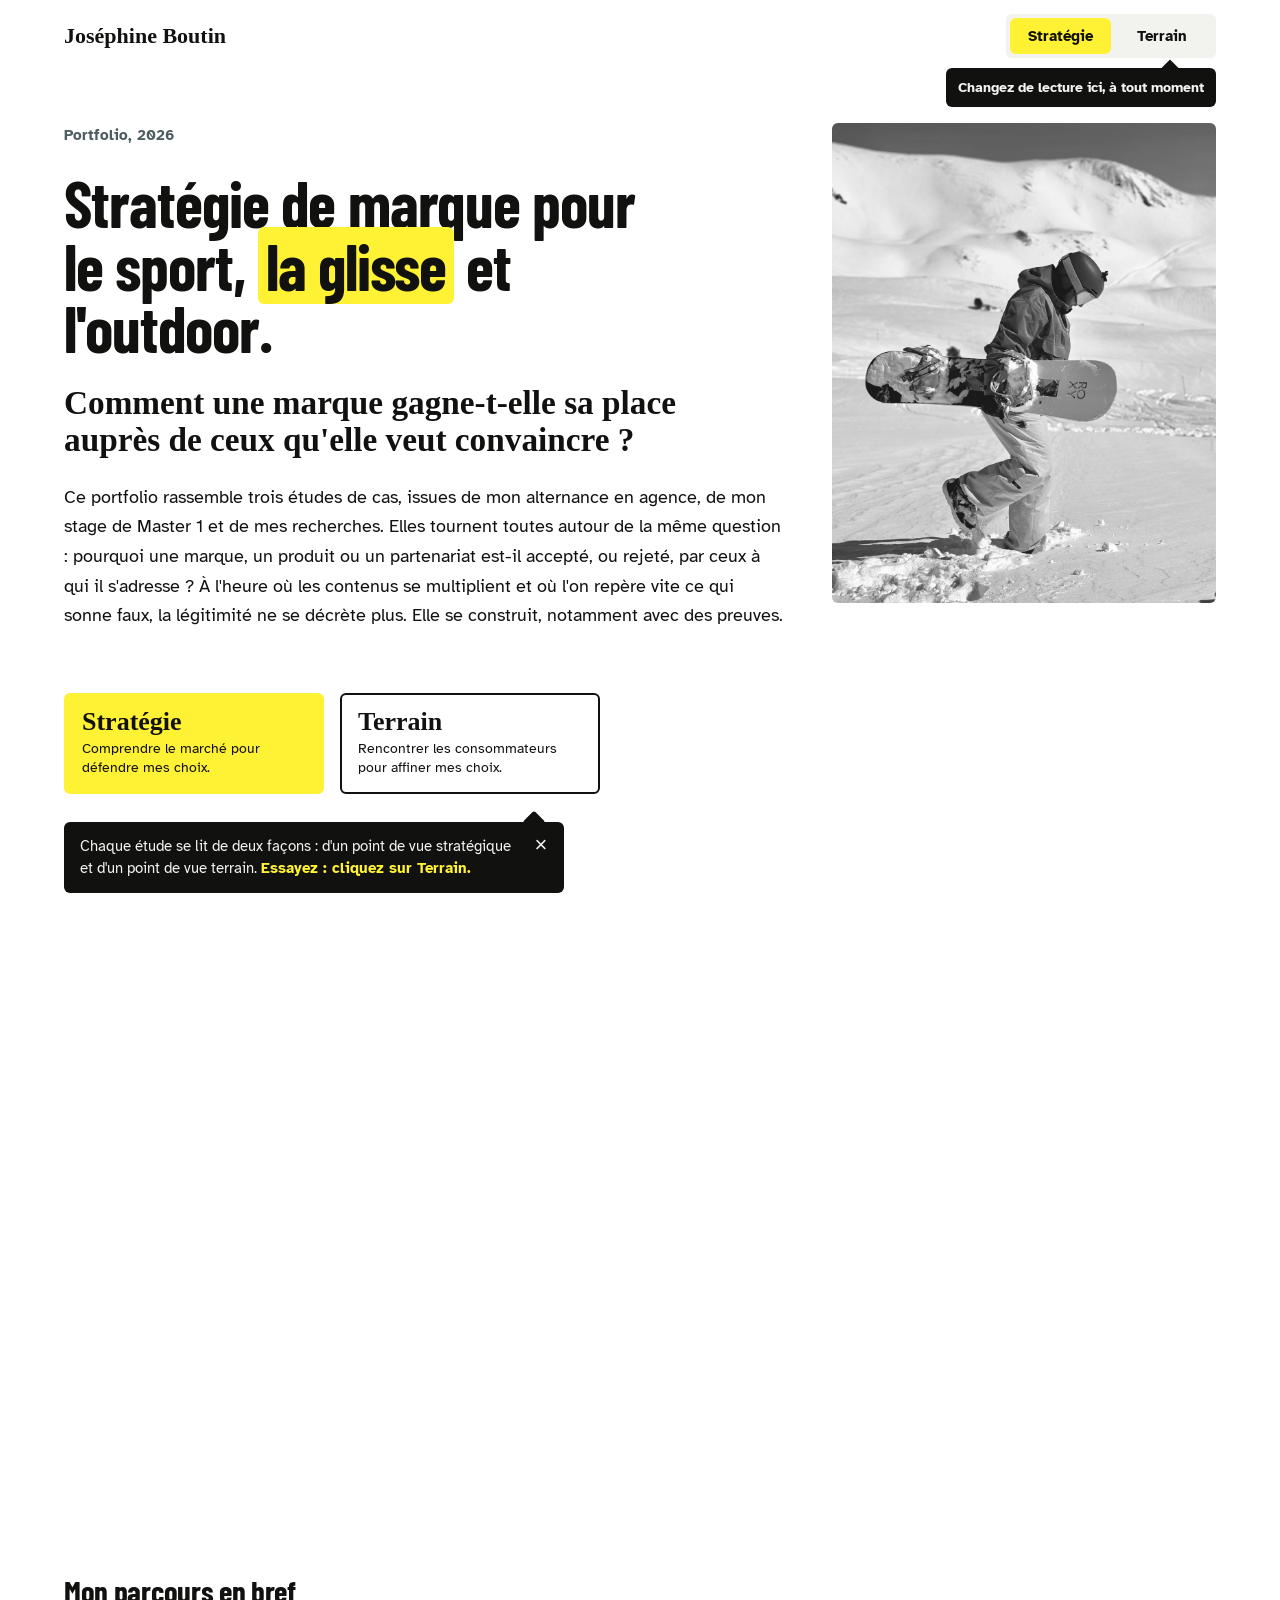
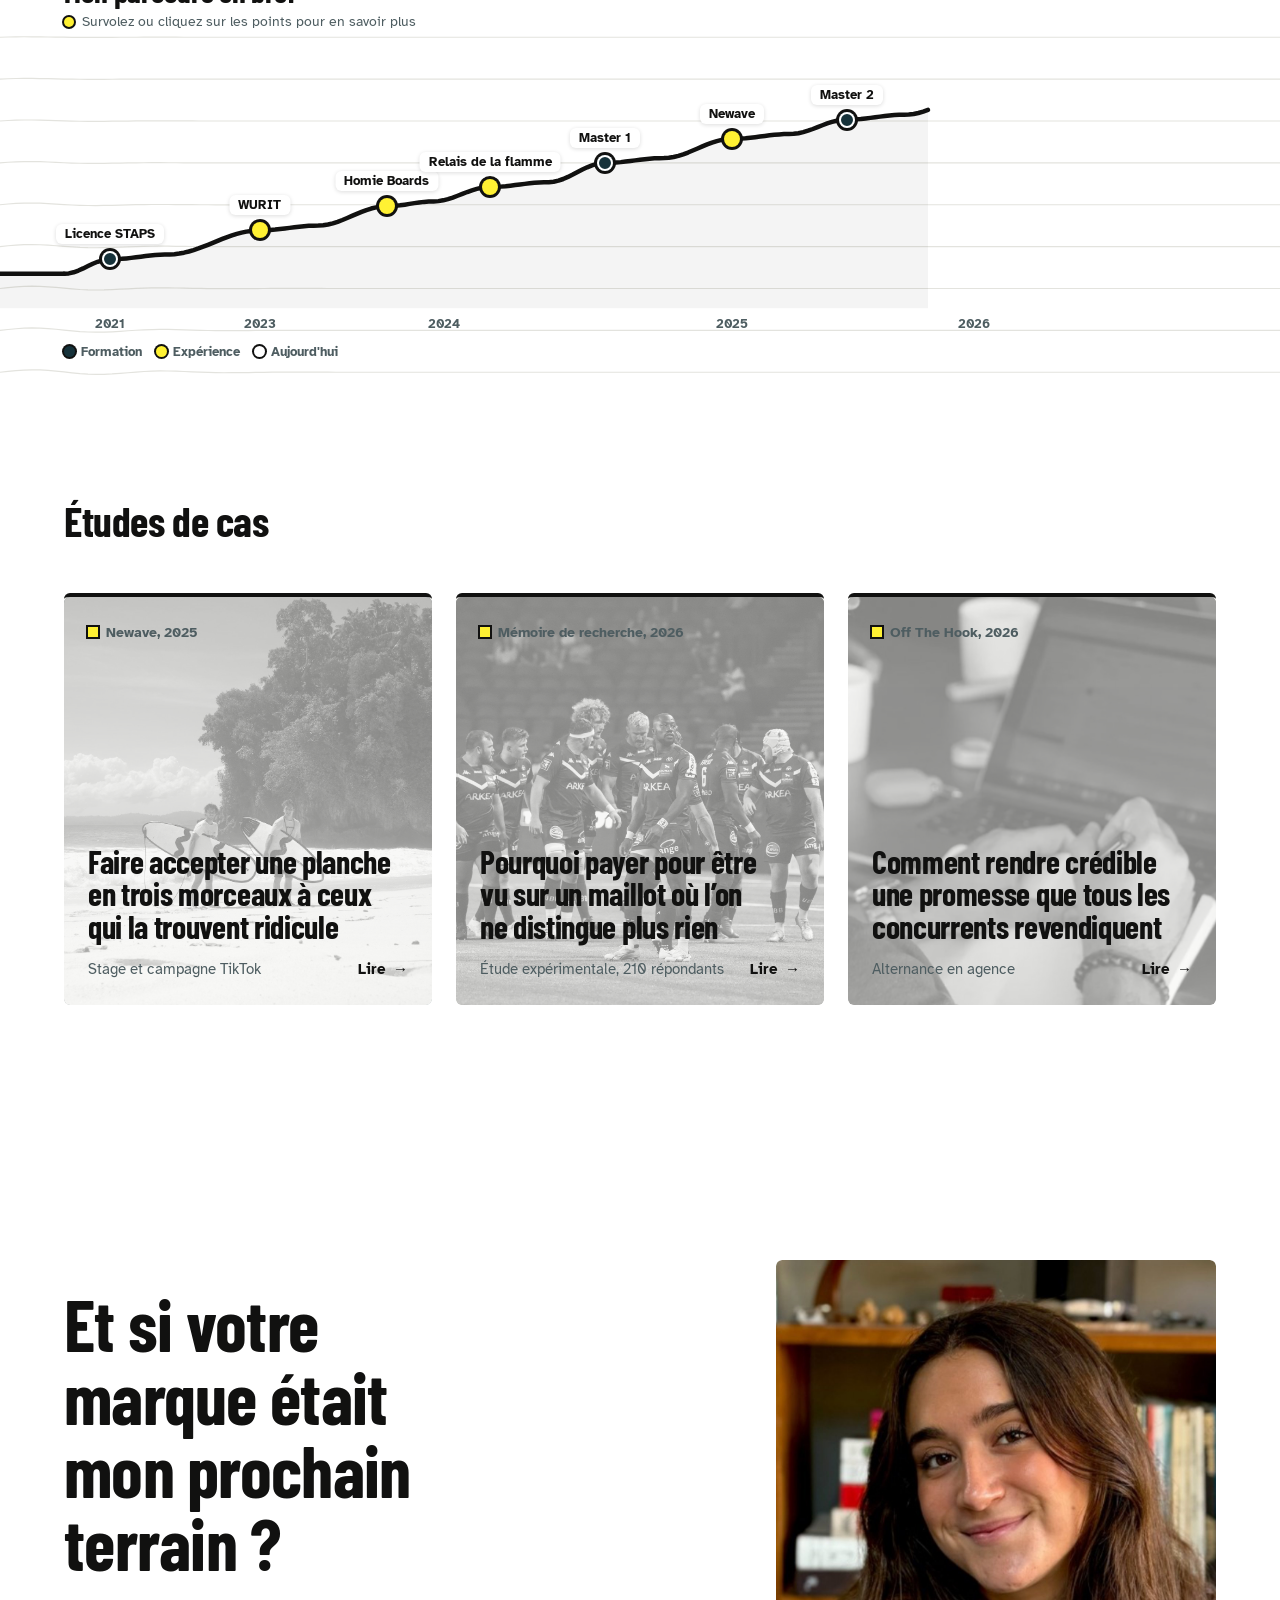
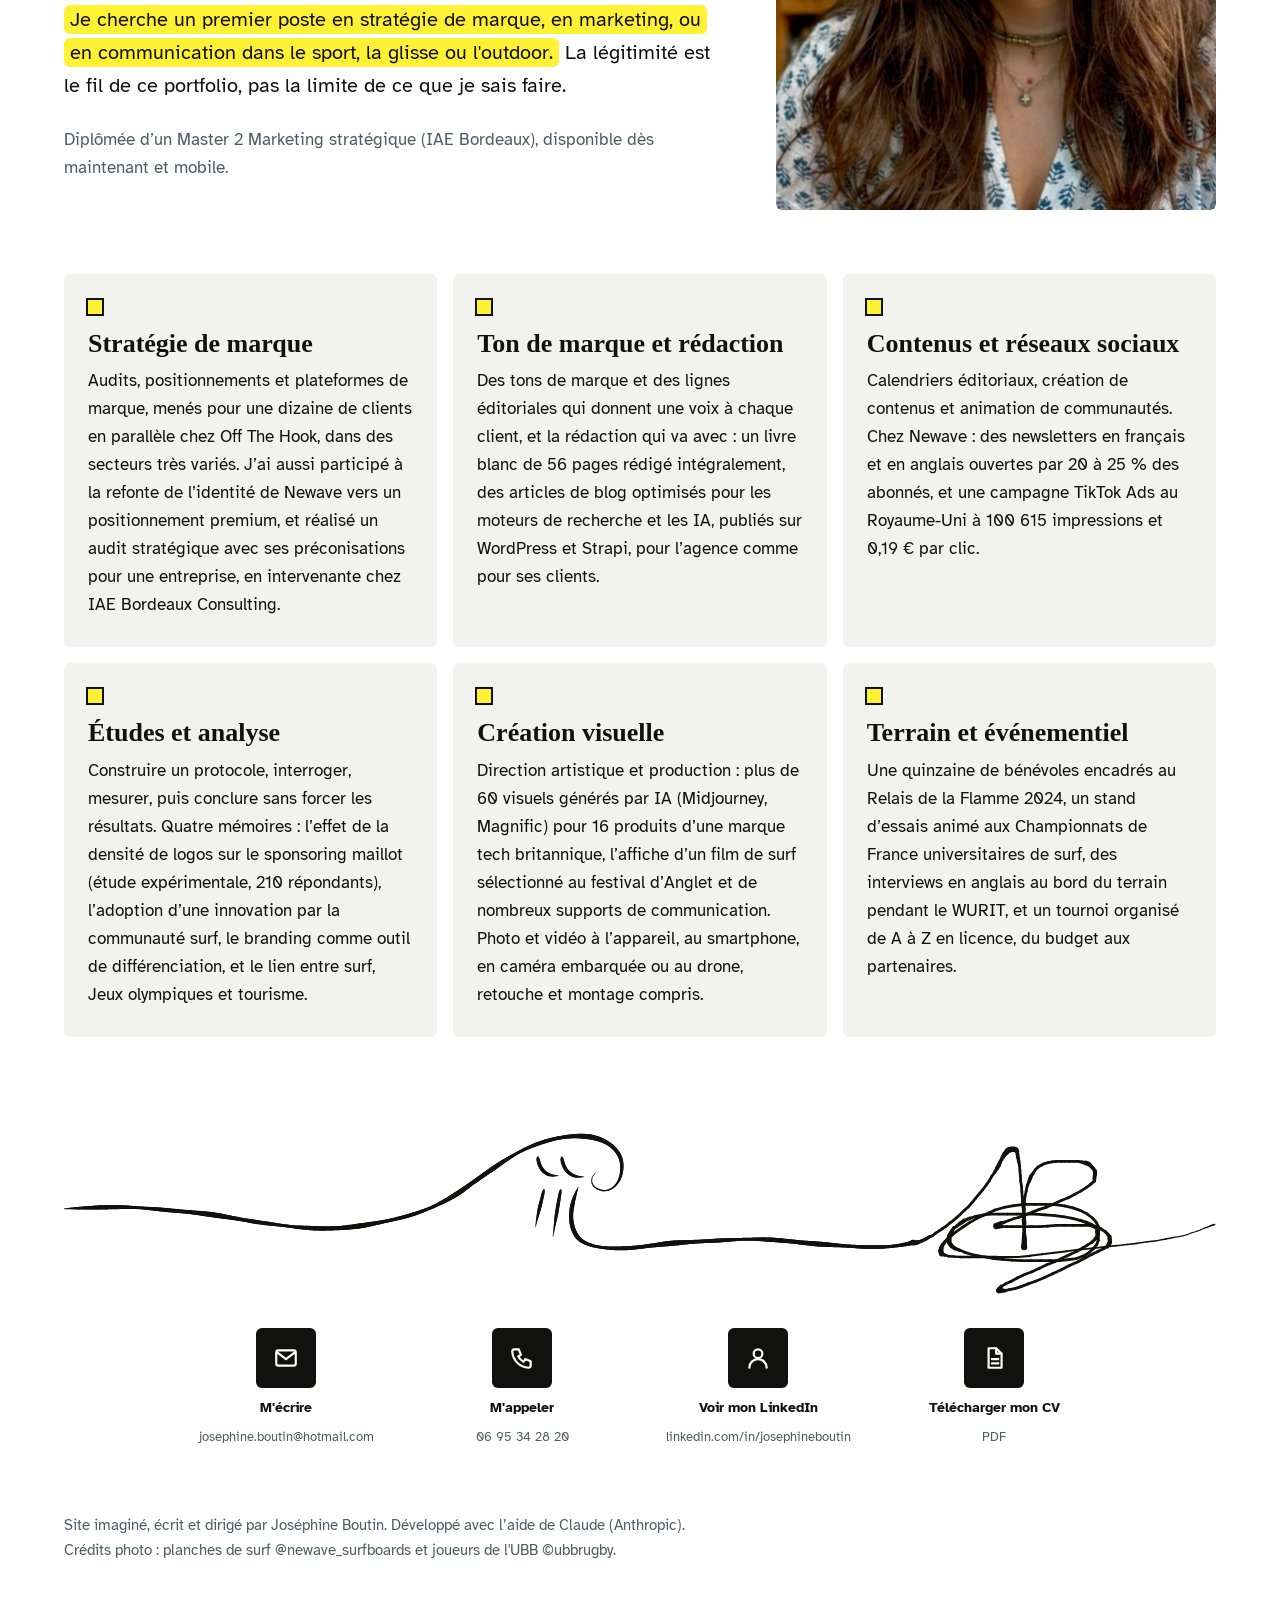
==== commit 5aaae3db: "V5" ====
--- a/index.html
+++ b/index.html
@@ -41,11 +41,13 @@
 </header>
 <main id="top">
   <section class="hero stage">
-    <figure class="hero-ph" id="hero-ph" aria-hidden="true"><img src="images/accueil-1.jpg" alt="" data-k="1" class=on><img src="images/accueil-2.jpg" alt="" data-k="2"><img src="images/accueil-3.jpg" alt="" data-k="3"><img src="images/accueil-4.jpg" alt="" data-k="4"><canvas class="hero-sig"></canvas></figure>
     <div class="curve" id="curve-home" data-curve="home" role="img" aria-label="Mon parcours, de la licence STAPS à aujourd'hui"></div>
+    <div class="pin-run" id="pin-run">
     <div class="wrap stage-text">
+      <figure class="hero-ph" id="hero-ph" aria-hidden="true"><img src="images/accueil-1.jpg" alt="" data-k="1" class=on><img src="images/accueil-2.jpg" alt="" data-k="2"><img src="images/accueil-3.jpg" alt="" data-k="3"><img src="images/accueil-4.jpg" alt="" data-k="4"><canvas class="hero-sig"></canvas></figure>
       <span class="pro-kicker only-pro">Portfolio, 2026</span>
       <p class="pro-pos only-pro">Stratégie de marque pour le sport, <em>la glisse</em> et l'outdoor.</p>
+      <div class="hero-mob" id="hero-mob" aria-hidden="true"><figure><img src="images/accueil-1.jpg" alt="" data-k="1" class=on><img src="images/accueil-2.jpg" alt="" data-k="2"><img src="images/accueil-3.jpg" alt="" data-k="3"><img src="images/accueil-4.jpg" alt="" data-k="4"></figure><canvas class="hero-sig"></canvas></div>
       <h1 class="disp">Comment une marque gagne-t-elle sa place auprès de ceux qu'elle veut convaincre ?</h1>
       <div class="duo">
         <p class="v intro" data-v="strategie">Ce portfolio rassemble trois études de cas, issues de mon alternance en agence, de mon stage de Master 1 et de mes recherches. Elles tournent toutes autour de la même question : pourquoi une marque, un produit ou un partenariat est-il accepté, ou rejeté, par ceux à qui il s'adresse ? À l'heure où les contenus se multiplient et où l'on repère vite ce qui sonne faux, la légitimité ne se décrète plus. Elle se construit, notamment avec des preuves.</p>
@@ -57,9 +59,11 @@
       </div>
       <div class="hint" id="hint" role="status" aria-live="polite" hidden></div>
     </div>
+    <div class="pin-space" aria-hidden="true"></div>
+    </div>
     <div class="stage-foot">
       <div class="wrap lanes" id="lanes" role="group" aria-label="Mon parcours côté terrain : les sports pratiqués depuis l'enfance">
-        <h2 class="titre lanes-title">Mon parcours sportif en bref</h2>
+        <h2 class="titre lanes-title">Mon parcours sportif en bref<span class="curve-hint" aria-hidden="true"><i></i><span class="h-d">Survolez ou cliquez sur les points pour en savoir plus</span><span class="h-m">Touchez les points pour en savoir plus</span></span></h2>
         <div class="lanes-plot">
           <div class="lanes-band" style="--a:73.91%;--b:87.44%" aria-hidden="false"></div><button type="button" class="lp lp-band" style="--x:80.68%" data-i="3" data-when="2021 - 2024" data-title="Licence STAPS" data-text="Trois ans à essayer une quinzaine de sports, enseignés par des passionnés : athlétisme, natation, escalade, volley, golf, boxe, MMA, gymnastique, hip-hop, yoga… J'ai même continué en Master, avec l'option sport : snowboard et volley." aria-label="Licence STAPS, 2021 - 2024" aria-expanded="false"><span class="lp-label" aria-hidden="true">Licence STAPS</span></button>
         <div class="lane live" style="--a:2.9%;--b:100%;--d:0ms">
@@ -148,7 +152,7 @@
       <a class="c-cv" href="cv-josephine-boutin.pdf" target="_blank" rel="noopener"><span class="ic"><svg viewBox="0 0 24 24" aria-hidden="true"><path d="M7 3h7l5 5v13H7z"></path><path d="M14 3v5h5"></path><path d="M10 13h6M10 17h6"></path></svg></span>Télécharger mon CV<small>PDF</small></a>
     </div>
   </footer>
-  <p class="wrap proto">Crédits photo : planches de surf @newave_surfboards et joueurs de l'UBB ©ubbrugby.</p>
+  <p class="wrap proto">Site imaginé, écrit et dirigé par Joséphine Boutin. Développé avec l’aide de Claude (Anthropic).<br>Crédits photo : planches de surf @newave_surfboards et joueurs de l'UBB ©ubbrugby.</p>
 </main>
 <canvas id="wake" aria-hidden="true"></canvas>
 <canvas id="wipe" aria-hidden="true"></canvas>
--- a/assets/site.css
+++ b/assets/site.css
@@ -450,6 +450,31 @@
 .chapbar::before { content: ""; position: absolute; inset: -4px 0 -10px; z-index: -1; background: color-mix(in srgb, var(--bg) 78%, transparent); backdrop-filter: blur(8px); -webkit-backdrop-filter: blur(8px); -webkit-mask: linear-gradient(#000 75%, transparent); mask: linear-gradient(#000 75%, transparent); pointer-events: none; }
 .case-stage .curve { margin-top: 56px; }
 @media (min-width: 761px) { .kpis:has(> div:nth-child(3):last-child) { grid-template-columns: repeat(3, minmax(0, 1fr)); } }
+/* Bulles des graphiques : navigation et invitation */
+.tip, .ltip { pointer-events: auto; }
+.tip-nav { display: flex; align-items: center; gap: 10px; margin-top: 12px; padding-top: 10px; border-top: 1px solid rgba(255,255,255,.18); }
+.ltip .tip-nav { border-top-color: rgba(0,0,0,.14); }
+.tip-nav button { appearance: none; border: 0; cursor: pointer; font: 700 14px var(--f-texte); padding: 7px 12px; background: var(--jaune); color: var(--encre); }
+.tip-nav .tip-prev { background: transparent; color: inherit; border: 1.5px solid currentColor; padding: 5px 10px; }
+.tip-nav .tip-prev:disabled { opacity: .3; cursor: default; }
+.tip-nav .tip-cnt { margin-left: auto; font-size: 13px; opacity: .7; }
+.tip-nav .tip-next { order: 3; }
+.curve-hint { display: flex; align-items: center; gap: 8px; margin-top: 8px; font-family: var(--f-texte); font-weight: 400; font-size: 14px; letter-spacing: 0; color: var(--soft); transition: opacity 500ms var(--ease); }
+.curve-hint i { width: 10px; height: 10px; flex: 0 0 auto; background: var(--jaune); box-shadow: 0 0 0 2px var(--fg); }
+:root.pro body .curve-hint i { border-radius: 50% !important; }
+.curve-hint .h-m { display: none; }
+@media (hover: none) { .curve-hint .h-d { display: none; } .curve-hint .h-m { display: inline; } }
+.curve.used .curve-hint, .lanes.used .curve-hint { opacity: .45; }
+:root[data-lecture="terrain"] .curve .curve-hint { opacity: 0; }
+.lanes-title .curve-hint { font-size: 14px; }
+@keyframes invite-p { 0% { box-shadow: 0 0 0 3px var(--encre), 0 0 0 3px rgba(255,241,51,.9); } 70%, 100% { box-shadow: 0 0 0 3px var(--encre), 0 0 0 16px rgba(255,241,51,0); } }
+@keyframes invite-l { 0% { box-shadow: 0 0 0 3px var(--bg), 0 0 0 3px rgba(255,241,51,.9); } 70%, 100% { box-shadow: 0 0 0 3px var(--bg), 0 0 0 16px rgba(255,241,51,0); } }
+:root.pro body .pin.invite::before { animation: invite-p 1.8s ease-out 1.2s 4; }
+:root.pro body .lp.invite::before { animation: invite-l 1.8s ease-out 1.6s 4; }
+.curve.used .pin.invite::before, .lanes.used .lp.invite::before { animation: none; }
+/* Encadré « Et depuis » : dans la colonne du texte, sur toute sa largeur */
+.chap .wrap > .since { grid-column: 2 / -1; max-width: none; }
+@media (max-width: 860px) { .chap .wrap > .since { grid-column: 1 / -1; } }
 .end .lead-sub { margin: 0; font-size: 17px; color: var(--soft); max-width: 60ch; }
 .contact:has(.c-cv) { grid-template-columns: repeat(4, minmax(0, 220px)); }
 @media (max-width: 560px) { .contact:has(.c-cv) { grid-template-columns: minmax(0, 1fr); } }
@@ -465,11 +490,26 @@
 @media (min-width: 900px) {
   :root { --phw: clamp(280px, 30vw, 430px); }
   .hero .stage-text { padding-right: calc(var(--phw) + 56px); }
-  .hero-ph { display: block; position: absolute; z-index: 3; margin: 0; right: var(--edge); top: 0; width: var(--phw); height: calc(var(--phw) * 1.25); overflow: visible; background: #F2F2EF; will-change: width, height, top; }
+  .hero-ph { display: block; position: absolute; z-index: 3; margin: 0; right: max(var(--gut), env(safe-area-inset-right, 0px)); top: 0; width: var(--phw); height: calc(var(--phw) * 1.25); overflow: visible; background: #F2F2EF; will-change: width, height, top; }
   .hero-ph img { position: absolute; inset: 0; width: 100%; height: 100%; object-fit: cover; opacity: 0; transition: opacity 450ms var(--ease); }
   .hero-ph img.on { opacity: 1; }
   .hero-ph .hero-sig { position: absolute; left: -10%; width: 150%; bottom: 6%; opacity: 0; transition: opacity 300ms var(--ease); pointer-events: none; filter: drop-shadow(0 1px 2px rgba(0,0,0,.35)); }
   .hero-ph.signed .hero-sig { opacity: 1; }
+}
+.hero.stage { overflow: clip; }
+.pin-run { position: relative; z-index: 1; }
+.pin-run .pin-space { height: var(--run, 0px); }
+.pin-run > .stage-text { position: sticky; top: var(--stick, 72px); }
+/* Version mobile : les photos sous le titre, qui se resserrent vers le centre */
+.hero-mob { display: none; }
+@media (max-width: 899px) {
+  html { overflow-anchor: none; }
+  .hero-mob { display: grid; place-items: center; position: relative; height: var(--mh, 340px); margin: 4px 0; }
+  .hero-mob figure { position: relative; margin: 0; width: var(--mw, 272px); height: var(--mh, 340px); overflow: hidden; background: #F2F2EF; }
+  .hero-mob img { position: absolute; inset: 0; width: 100%; height: 100%; object-fit: cover; opacity: 0; transition: opacity 400ms var(--ease); }
+  .hero-mob img.on { opacity: 1; }
+  .hero-mob .hero-sig { position: absolute; left: 50%; bottom: 0; width: 230px; transform: translateX(-40%); opacity: 0; transition: opacity 300ms var(--ease); pointer-events: none; filter: drop-shadow(0 1px 2px rgba(0,0,0,.35)); }
+  .hero-mob.signed .hero-sig { opacity: 1; }
 }
 
 /* ---------- Bulle d'explication (accueil, première visite) ---------- */
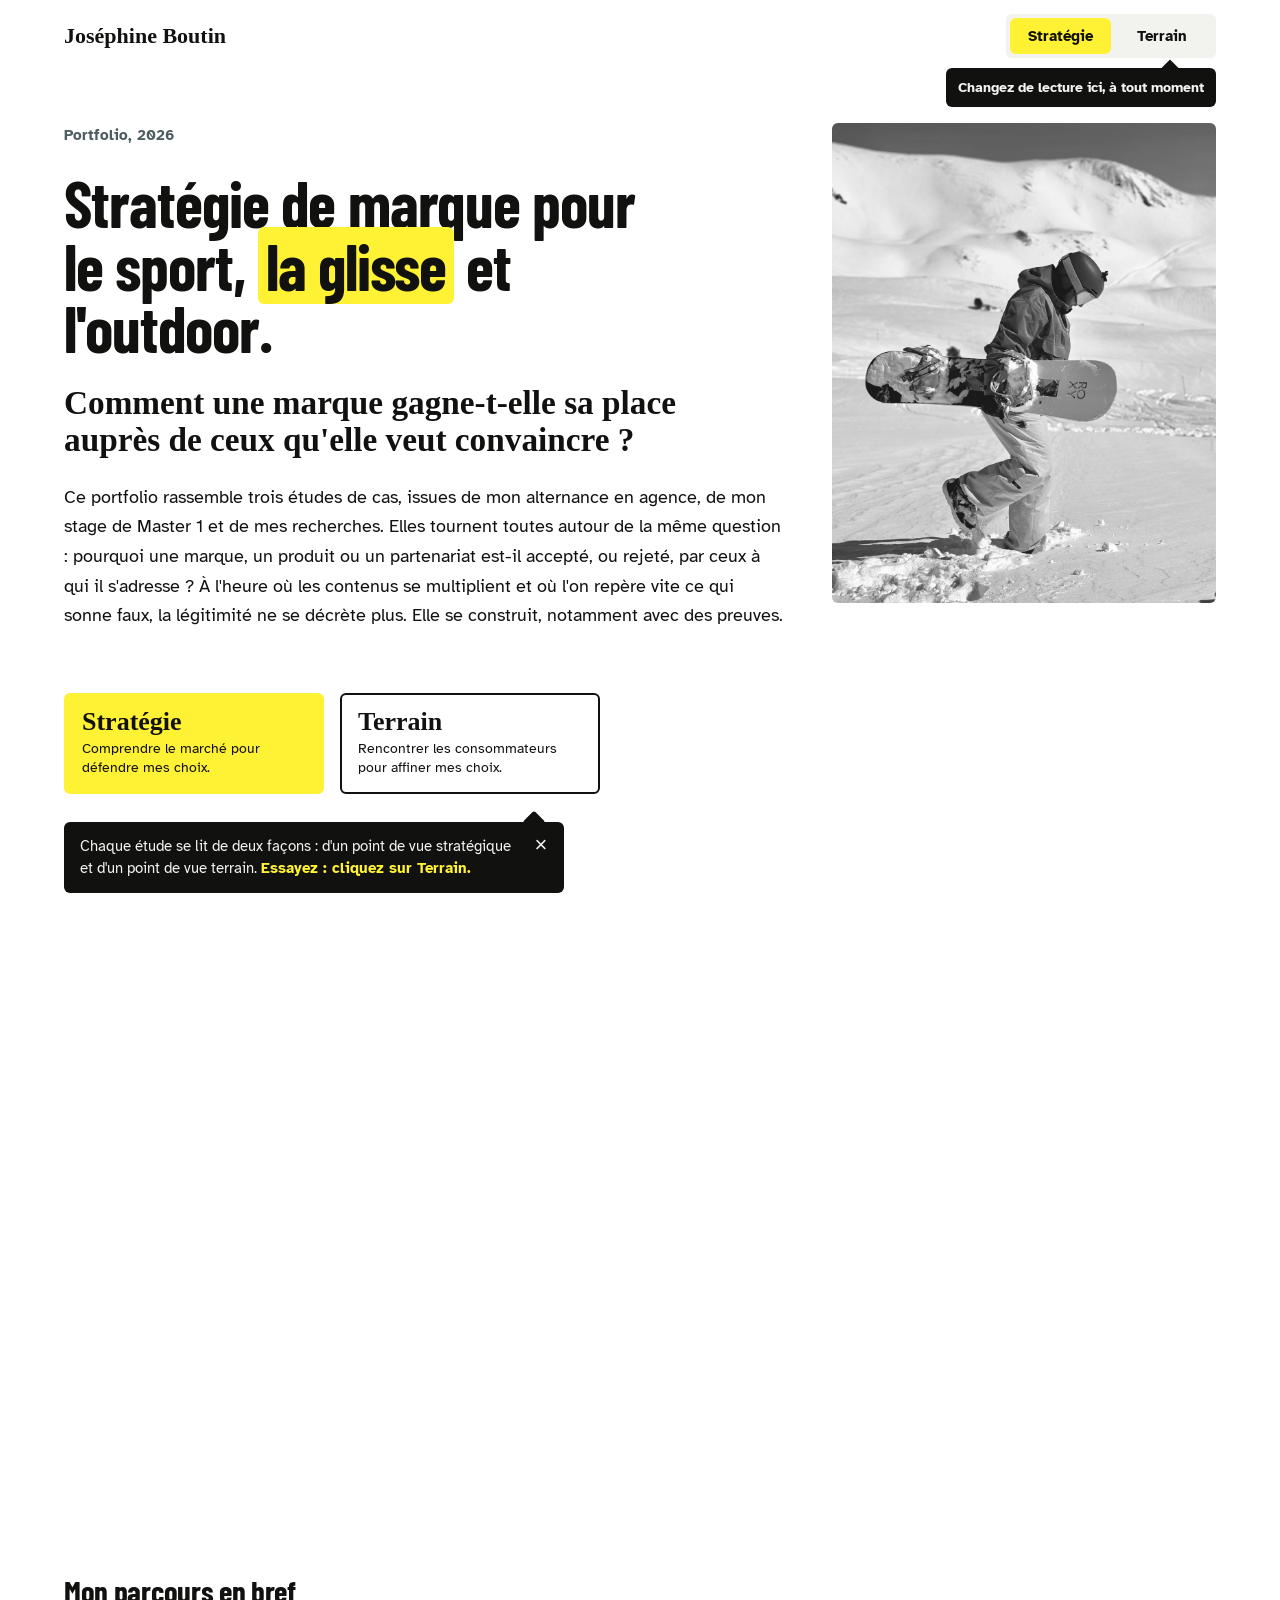
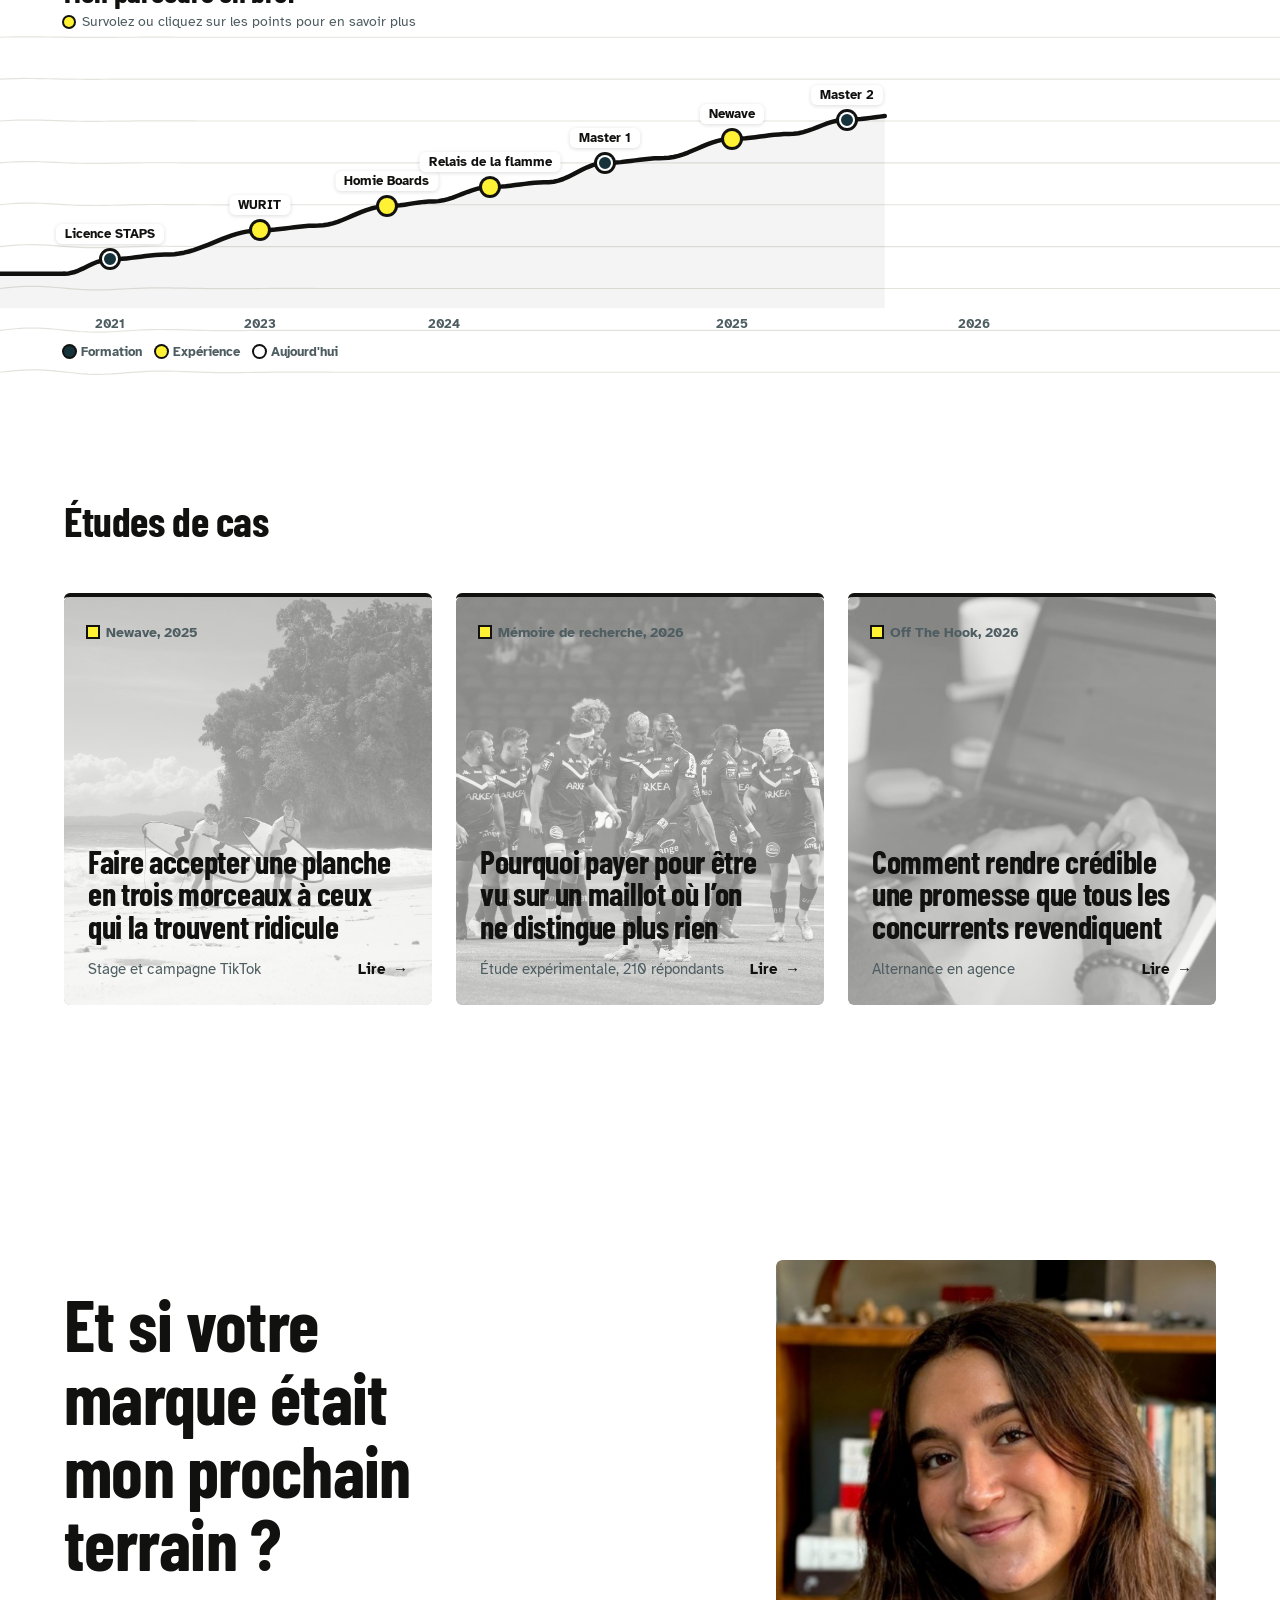
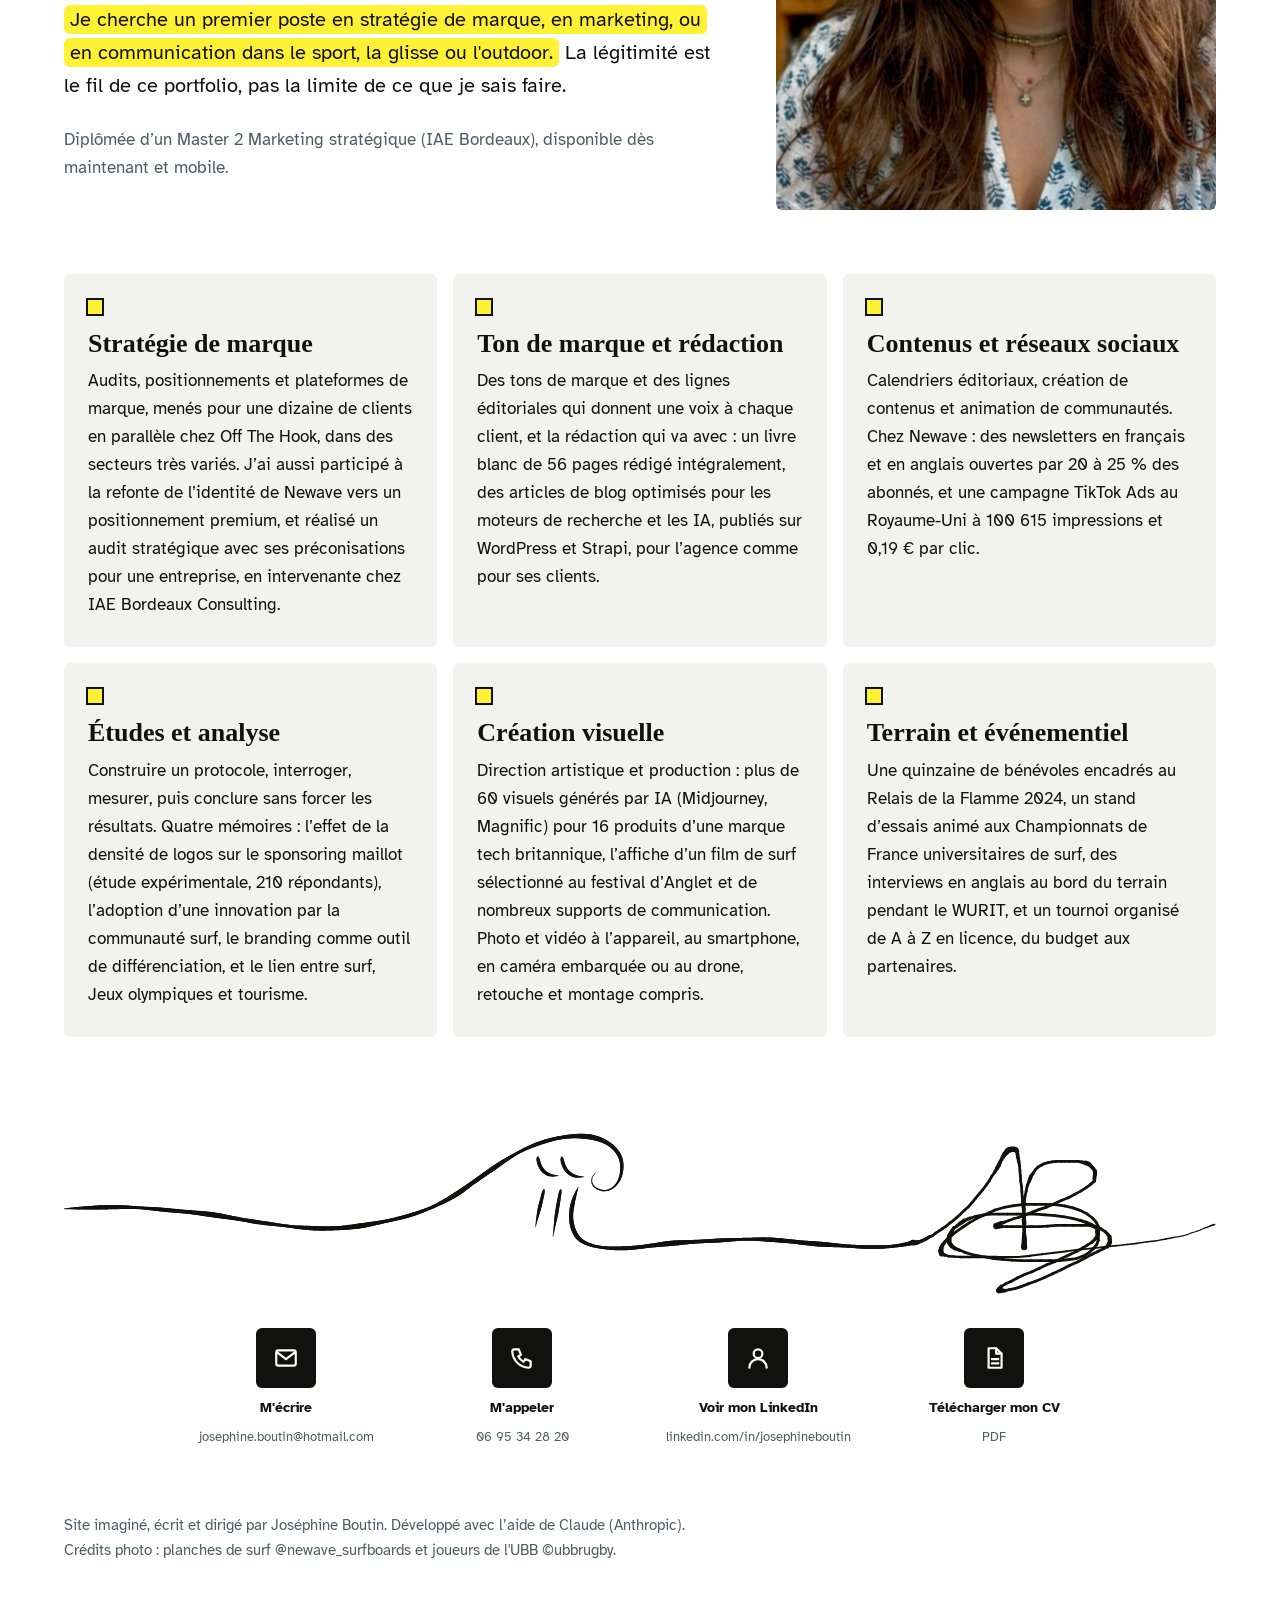
==== commit 548a5056: "V7" ====
--- a/index.html
+++ b/index.html
@@ -65,7 +65,7 @@
       <div class="wrap lanes" id="lanes" role="group" aria-label="Mon parcours côté terrain : les sports pratiqués depuis l'enfance">
         <h2 class="titre lanes-title">Mon parcours sportif en bref<span class="curve-hint" aria-hidden="true"><i></i><span class="h-d">Survolez ou cliquez sur les points pour en savoir plus</span><span class="h-m">Touchez les points pour en savoir plus</span></span></h2>
         <div class="lanes-plot">
-          <div class="lanes-band" style="--a:73.91%;--b:87.44%" aria-hidden="false"></div><button type="button" class="lp lp-band" style="--x:80.68%" data-i="3" data-when="2021 - 2024" data-title="Licence STAPS" data-text="Trois ans à essayer une quinzaine de sports, enseignés par des passionnés : athlétisme, natation, escalade, volley, golf, boxe, MMA, gymnastique, hip-hop, yoga… J'ai même continué en Master, avec l'option sport : snowboard et volley." aria-label="Licence STAPS, 2021 - 2024" aria-expanded="false"><span class="lp-label" aria-hidden="true">Licence STAPS</span></button>
+          <div class="lanes-band" style="--a:73.91%;--b:87.44%" aria-hidden="false"></div><button type="button" class="lp lp-band" style="--x:80.68%" data-i="0" data-when="2021 - 2024" data-title="Licence STAPS" data-text="Trois ans à essayer une quinzaine de sports, enseignés par des passionnés : athlétisme, natation, escalade, volley, golf, boxe, MMA, gymnastique, hip-hop, yoga… J'ai même continué en Master, avec l'option sport : snowboard et volley." aria-label="Licence STAPS, 2021 - 2024" aria-expanded="false"><span class="lp-label" aria-hidden="true">Licence STAPS</span></button>
         <div class="lane live" style="--a:2.9%;--b:100%;--d:0ms">
           <span class="lane-line" aria-hidden="true"></span>
           <span class="lane-cap" aria-hidden="true"><b>Ski</b> depuis 2007</span>
@@ -79,17 +79,17 @@
         <div class="lane live" style="--a:46.38%;--b:100%;--d:240ms">
           <span class="lane-line" aria-hidden="true"></span>
           <span class="lane-cap" aria-hidden="true"><b>Surf</b> depuis 2016</span>
-          <button type="button" class="lp" style="--x:48.79%" data-i="0" data-when="2016" data-title="Lacanau" data-text="Mon père est un mordu de surf, et c'est lui qui m'a mise à l'eau, au milieu de sa collection de planches. J'ai appris sur un malibu immense, en lycra ou dans une combinaison bien trop grande selon la saison. Les débuts n'ont pas toujours été faciles, mais je n'ai pas lâché. Une combinaison et une planche à ma taille plus tard, je surfe dès que j’en ai l’occasion." aria-label="Lacanau, 2016" aria-expanded="false"><span class="lp-label" aria-hidden="true">Lacanau</span></button><button type="button" class="lp" style="--x:87.92%" data-i="5" data-when="2024" data-title="Lacanau Pro" data-text="Une compétition que j'ai toujours suivie : mes grands-parents vivent à Lacanau et mon père a fait partie du comité d'organisation de 1989 à 2000. En 2024, c'était à mon tour d'y prendre part, comme bénévole au merchandising." aria-label="Lacanau Pro, 2024" aria-expanded="false"><span class="lp-label" aria-hidden="true">Lacanau Pro</span></button><button type="button" class="lp end" style="--x:97%" data-i="6" data-when="2026" data-title="Le Maroc" data-text="Pour fêter la fin de mes études, je suis partie en surfcamp à Tamraght, au Maroc, en septembre 2026, avec une seule idée en tête : surfer tous les jours." aria-label="Le Maroc, 2026" aria-expanded="false"><span class="lp-label" aria-hidden="true">Le Maroc</span></button>
+          <button type="button" class="lp" style="--x:48.79%" data-i="1" data-when="2016" data-title="Lacanau" data-text="Mon père est un mordu de surf, et c'est lui qui m'a mise à l'eau, au milieu de sa collection de planches. J'ai appris sur un malibu immense, en lycra ou dans une combinaison bien trop grande selon la saison. Les débuts n'ont pas toujours été faciles, mais je n'ai pas lâché. Une combinaison et une planche à ma taille plus tard, je surfe dès que j’en ai l’occasion." aria-label="Lacanau, 2016" aria-expanded="false"><span class="lp-label" aria-hidden="true">Lacanau</span></button><button type="button" class="lp" style="--x:87.92%" data-i="2" data-when="2024" data-title="Lacanau Pro" data-text="Une compétition que j'ai toujours suivie : mes grands-parents vivent à Lacanau et mon père a fait partie du comité d'organisation de 1989 à 2000. En 2024, c'était à mon tour d'y prendre part, comme bénévole au merchandising." aria-label="Lacanau Pro, 2024" aria-expanded="false"><span class="lp-label" aria-hidden="true">Lacanau Pro</span></button><button type="button" class="lp end" style="--x:97%" data-i="3" data-when="2026" data-title="Le Maroc" data-text="Pour fêter la fin de mes études, je suis partie en surfcamp à Tamraght, au Maroc, en septembre 2026, avec une seule idée en tête : surfer tous les jours." aria-label="Le Maroc, 2026" aria-expanded="false"><span class="lp-label" aria-hidden="true">Le Maroc</span></button>
         </div>
         <div class="lane live" style="--a:46.38%;--b:100%;--d:360ms">
           <span class="lane-line" aria-hidden="true"></span>
           <span class="lane-cap" aria-hidden="true"><b>Badminton</b> depuis 2016</span>
-          <button type="button" class="lp" style="--x:67.15%" data-i="1" data-when="2020" data-title="3e de Gironde" data-text="J'ai découvert le badminton à l'UNSS, avant de m'inscrire en club en 4e. Je me suis vite lancée dans les compétitions, et en 2020, je suis montée sur la troisième marche du podium de Gironde en double dames." aria-label="3e de Gironde, 2020" aria-expanded="false"><span class="lp-label" aria-hidden="true">3e de Gironde</span></button><button type="button" class="lp" style="--x:86.47%" data-i="4" data-when="2024" data-title="Championne académique" data-text="Quatre ans plus tard, c'est avec mon équipe que j'ai remporté le titre de championne académique universitaire. Et je n'ai jamais arrêté de jouer." aria-label="Championne académique, 2024" aria-expanded="false"><span class="lp-label" aria-hidden="true">Championne académique</span></button>
+          <button type="button" class="lp" style="--x:67.15%" data-i="4" data-when="2020" data-title="3e de Gironde" data-text="J'ai découvert le badminton à l'UNSS, avant de m'inscrire en club en 4e. Je me suis vite lancée dans les compétitions, et en 2020, je suis montée sur la troisième marche du podium de Gironde en double dames." aria-label="3e de Gironde, 2020" aria-expanded="false"><span class="lp-label" aria-hidden="true">3e de Gironde</span></button><button type="button" class="lp" style="--x:86.47%" data-i="5" data-when="2024" data-title="Championne académique" data-text="Quatre ans plus tard, c'est avec mon équipe que j'ai remporté le titre de championne académique universitaire. Et je n'ai jamais arrêté de jouer." aria-label="Championne académique, 2024" aria-expanded="false"><span class="lp-label" aria-hidden="true">Championne académique</span></button>
         </div>
         <div class="lane live late" style="--a:65.7%;--b:100%;--d:480ms">
           <span class="lane-line" aria-hidden="true"></span>
           <span class="lane-cap" aria-hidden="true"><b>Snowboard</b> depuis 2020</span>
-          <button type="button" class="lp" style="--x:66.18%" data-i="2" data-when="2020" data-title="Redevenir débutante" data-text="Des Piou-Piou à la 3e étoile, puis des années de ski en autonomie : la montagne, je la connaissais bien. Alors le snowboard m'a tentée. J'ai appris sans moniteur, entourée d'amis, et redevenir débutante là où je me sentais chez moi a été un vrai défi. Les progrès sont venus vite. Aujourd'hui, c'est en freeride que je m'évade le plus." aria-label="Redevenir débutante, 2020" aria-expanded="false"><span class="lp-label" aria-hidden="true">Redevenir débutante</span></button>
+          <button type="button" class="lp" style="--x:66.18%" data-i="6" data-when="2020" data-title="Redevenir débutante" data-text="Des Piou-Piou à la 3e étoile, puis des années de ski en autonomie : la montagne, je la connaissais bien. Alors le snowboard m'a tentée. J'ai appris sans moniteur, entourée d'amis, et redevenir débutante là où je me sentais chez moi a été un vrai défi. Les progrès sont venus vite. Aujourd'hui, c'est en freeride que je m'évade le plus." aria-label="Redevenir débutante, 2020" aria-expanded="false"><span class="lp-label" aria-hidden="true">Redevenir débutante</span></button>
         </div>
           <div class="lanes-axis" aria-hidden="true"><span class="lt" style="--x:7.73%">2008</span><span class="lt mob-hide" style="--x:27.05%">2012</span><span class="lt" style="--x:46.38%">2016</span><span class="lt mob-hide" style="--x:65.7%">2020</span><span class="lt" style="--x:85.02%">2024</span><span class="lt now" style="--x:100%">Aujourd'hui</span></div>
         </div>
--- a/assets/site.css
+++ b/assets/site.css
@@ -451,7 +451,7 @@
 .case-stage .curve { margin-top: 56px; }
 @media (min-width: 761px) { .kpis:has(> div:nth-child(3):last-child) { grid-template-columns: repeat(3, minmax(0, 1fr)); } }
 /* Bulles des graphiques : navigation et invitation */
-.tip, .ltip { pointer-events: auto; }
+.tip, .ltip, .lanes .ltip, .curve .tip { pointer-events: auto; }
 .tip-nav { display: flex; align-items: center; gap: 10px; margin-top: 12px; padding-top: 10px; border-top: 1px solid rgba(255,255,255,.18); }
 .ltip .tip-nav { border-top-color: rgba(0,0,0,.14); }
 .tip-nav button { appearance: none; border: 0; cursor: pointer; font: 700 14px var(--f-texte); padding: 7px 12px; background: var(--jaune); color: var(--encre); }
@@ -463,6 +463,15 @@
 .curve-hint i { width: 10px; height: 10px; flex: 0 0 auto; background: var(--jaune); box-shadow: 0 0 0 2px var(--fg); }
 :root.pro body .curve-hint i { border-radius: 50% !important; }
 .curve-hint .h-m { display: none; }
+.gap-lbl { position: absolute; z-index: 2; display: grid; gap: 2px; max-width: 210px; text-align: right; font-family: var(--f-texte); font-size: 13px; line-height: 1.3; color: var(--soft); pointer-events: none; transition: opacity 400ms var(--ease); }
+.gap-lbl b { color: var(--fg); font-weight: 700; }
+.gap-lbl b::after { content: " →"; }
+.gap-lbl.mob { display: block; max-width: none; text-align: left; font-size: 12px; }
+.gap-lbl.mob b::before { content: ""; display: inline-block; width: 9px; height: 9px; margin-right: 6px; background: var(--jaune); vertical-align: 0; }
+.gap-lbl.mob b::after { content: " : "; }
+.gap-lbl .g-m, .gap-lbl.mob .g-d { display: none; }
+.gap-lbl.mob .g-m { display: inline; }
+:root[data-lecture="terrain"] .gap-lbl { opacity: 0; }
 @media (hover: none) { .curve-hint .h-d { display: none; } .curve-hint .h-m { display: inline; } }
 .curve.used .curve-hint, .lanes.used .curve-hint { opacity: .45; }
 :root[data-lecture="terrain"] .curve .curve-hint { opacity: 0; }
@@ -496,7 +505,7 @@
   .hero-ph .hero-sig { position: absolute; left: -10%; width: 150%; bottom: 6%; opacity: 0; transition: opacity 300ms var(--ease); pointer-events: none; filter: drop-shadow(0 1px 2px rgba(0,0,0,.35)); }
   .hero-ph.signed .hero-sig { opacity: 1; }
 }
-.hero.stage { overflow: clip; }
+.hero.stage { overflow-x: clip; overflow-y: visible; }
 .pin-run { position: relative; z-index: 1; }
 .pin-run .pin-space { height: var(--run, 0px); }
 .pin-run > .stage-text { position: sticky; top: var(--stick, 72px); }
